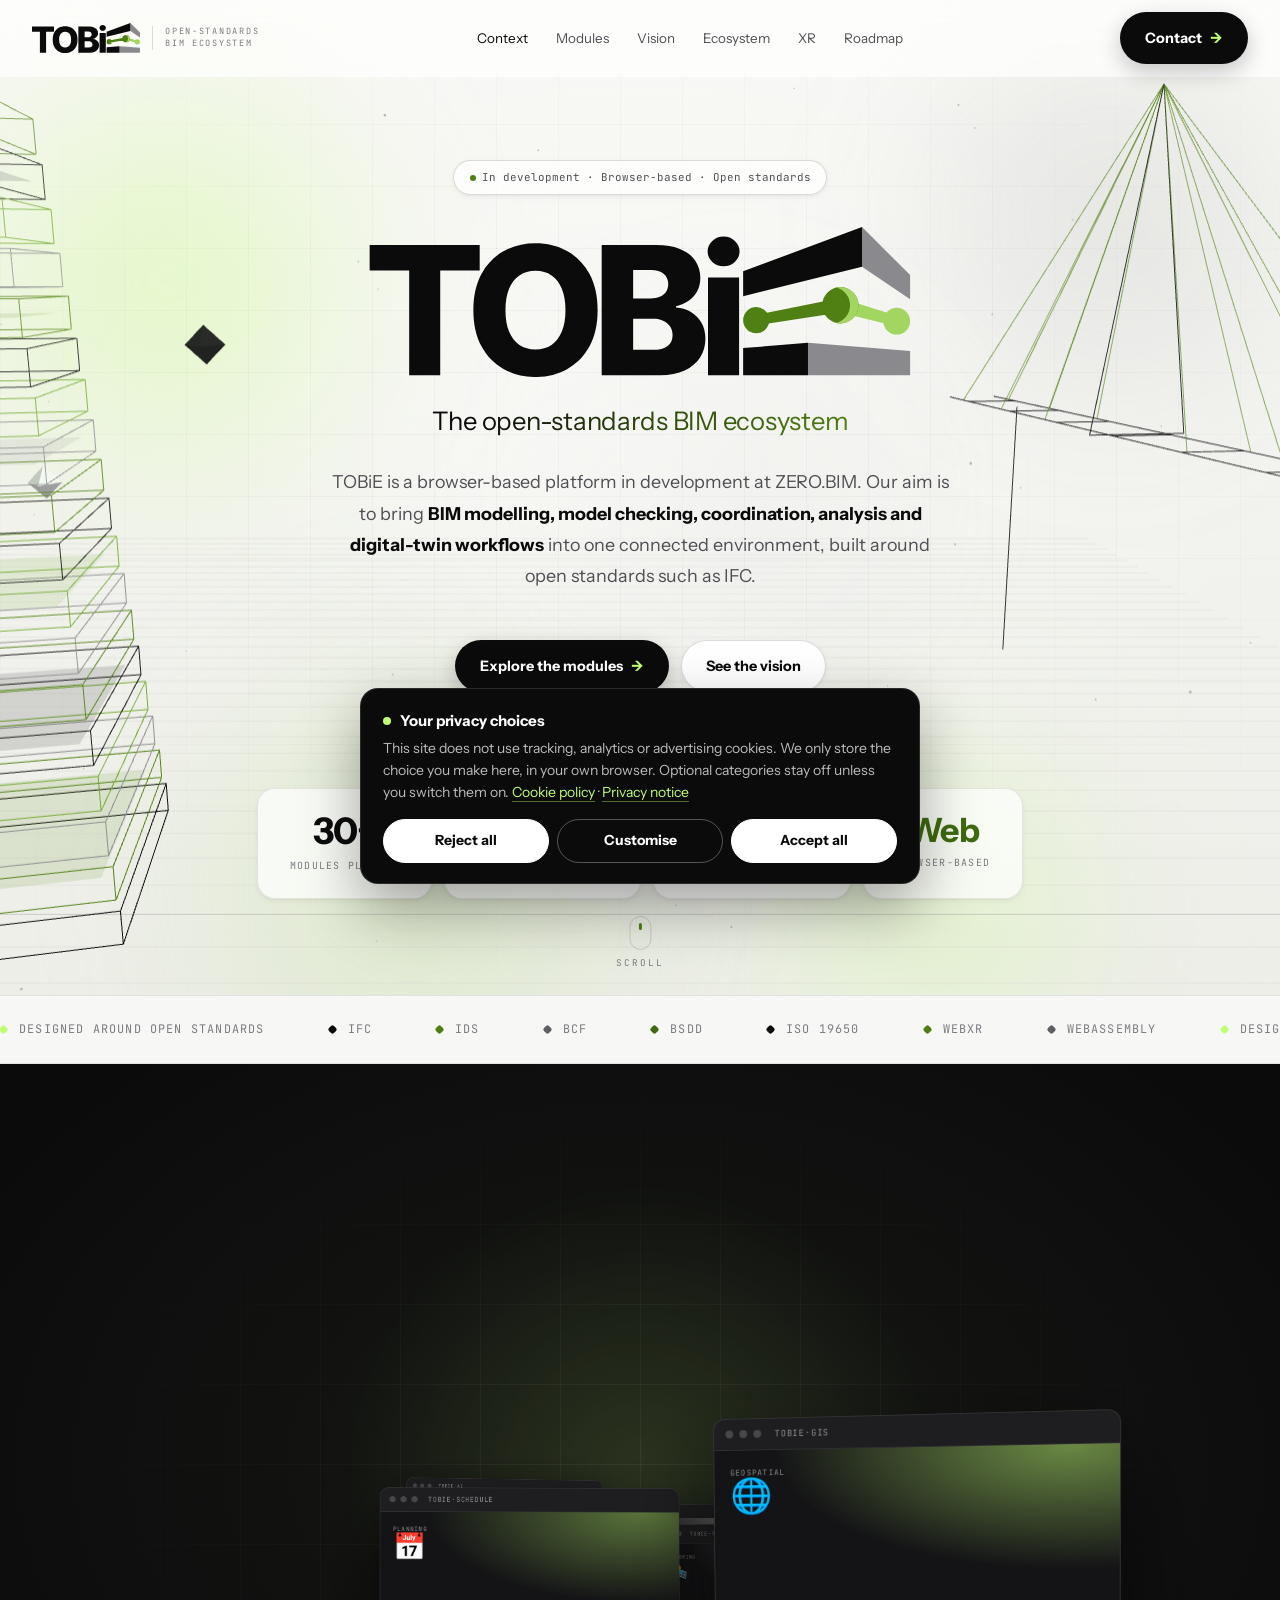
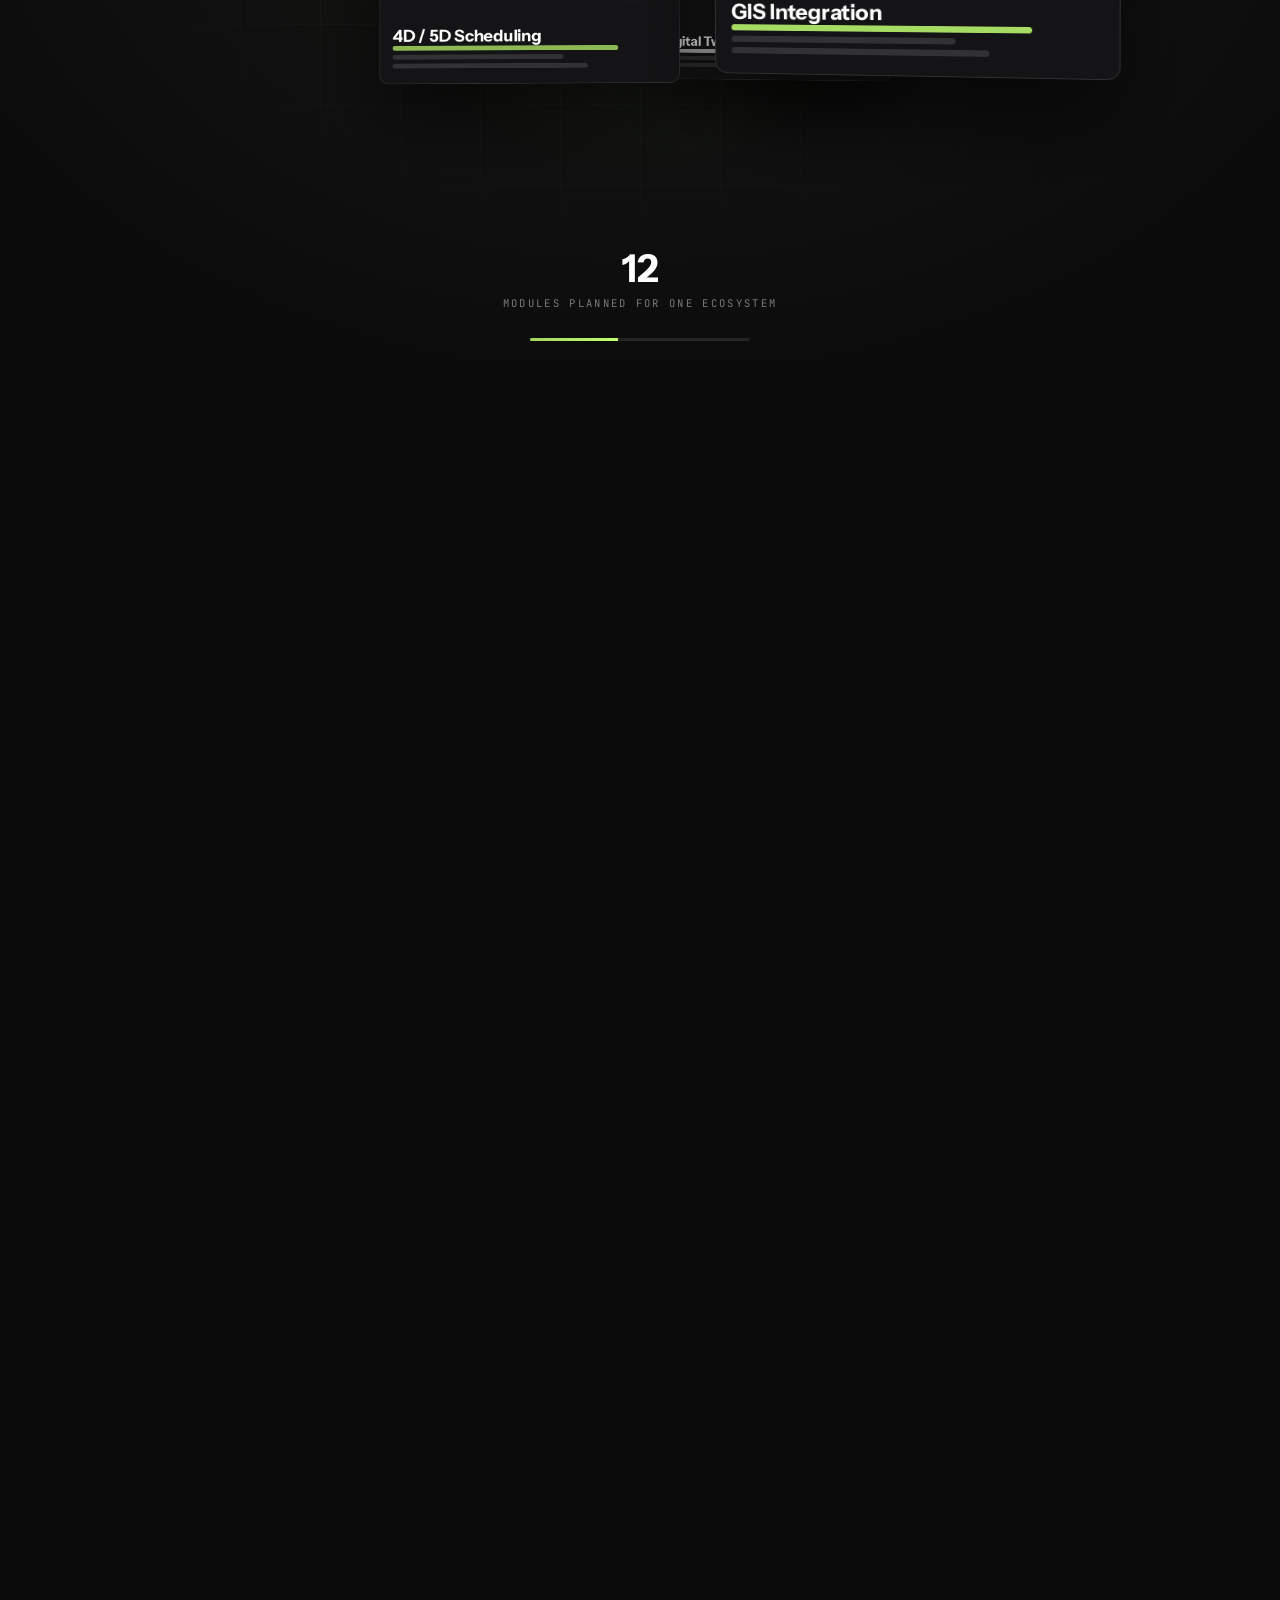
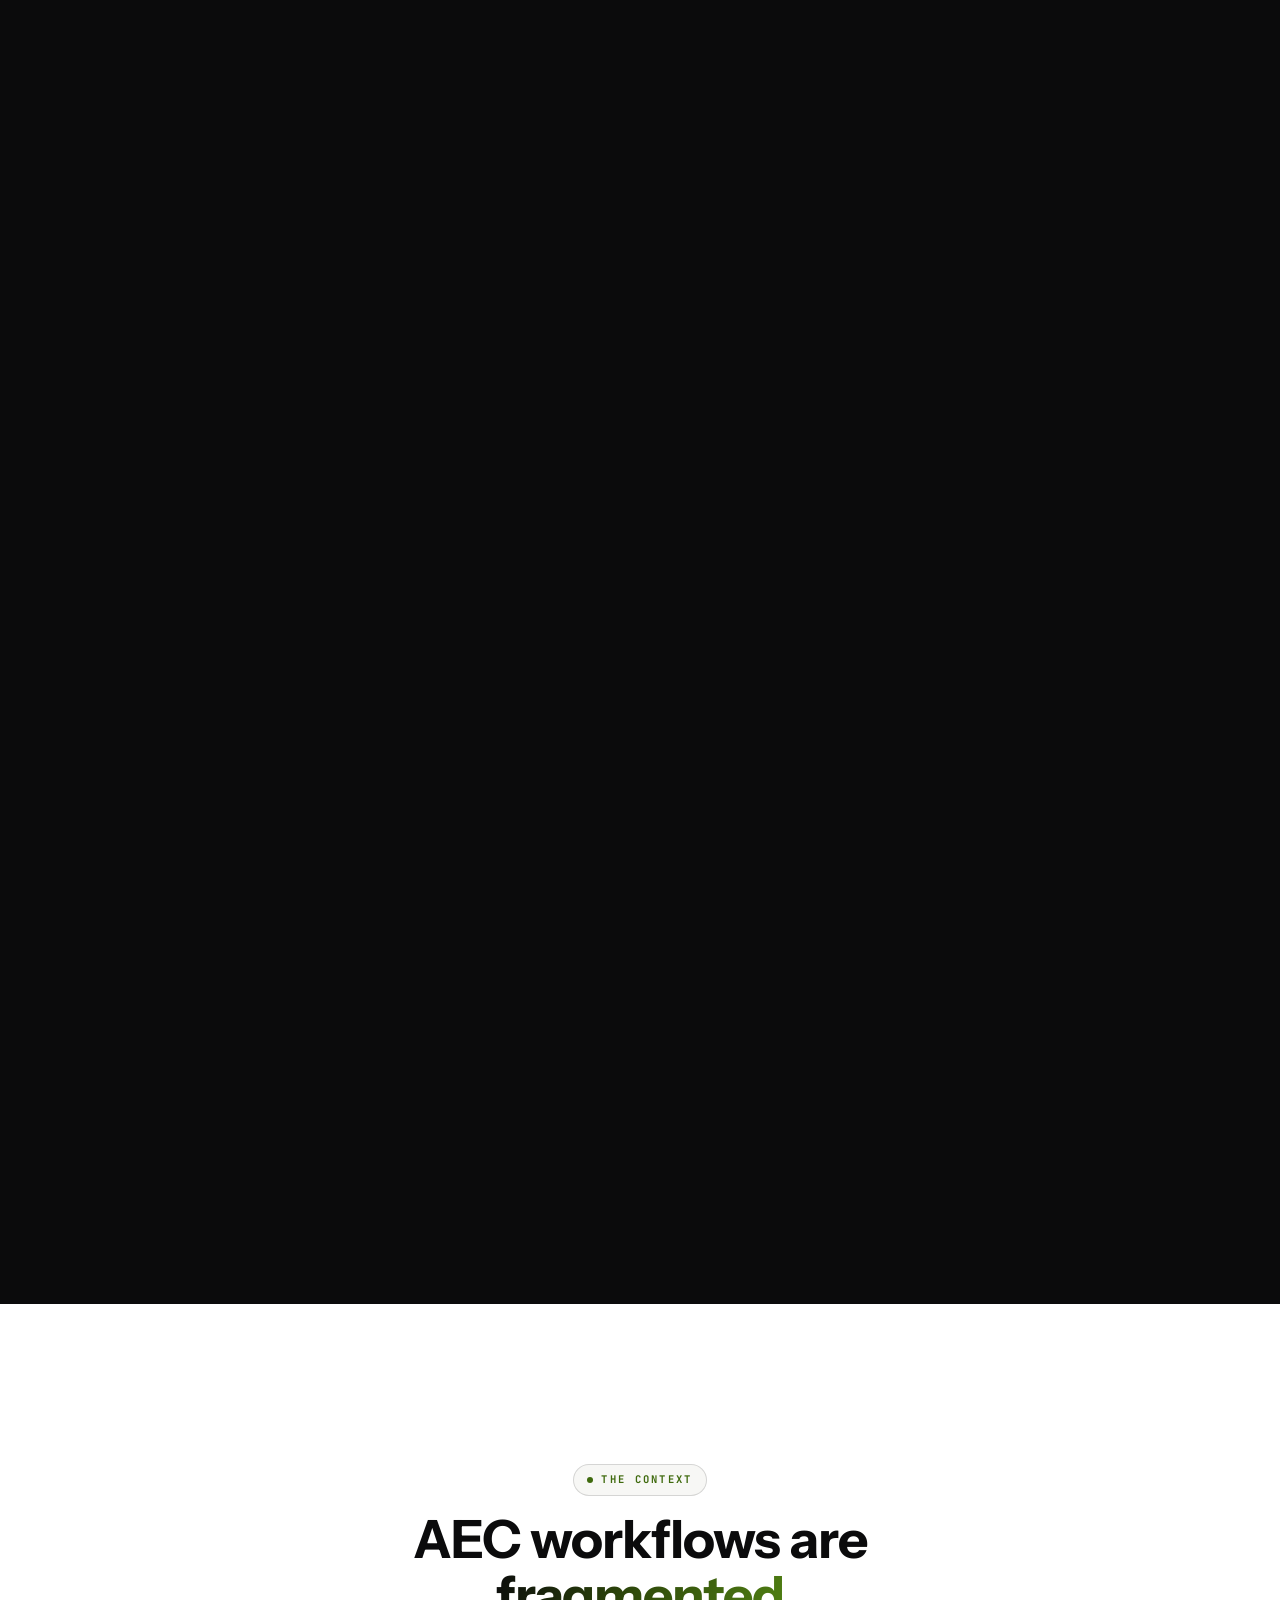
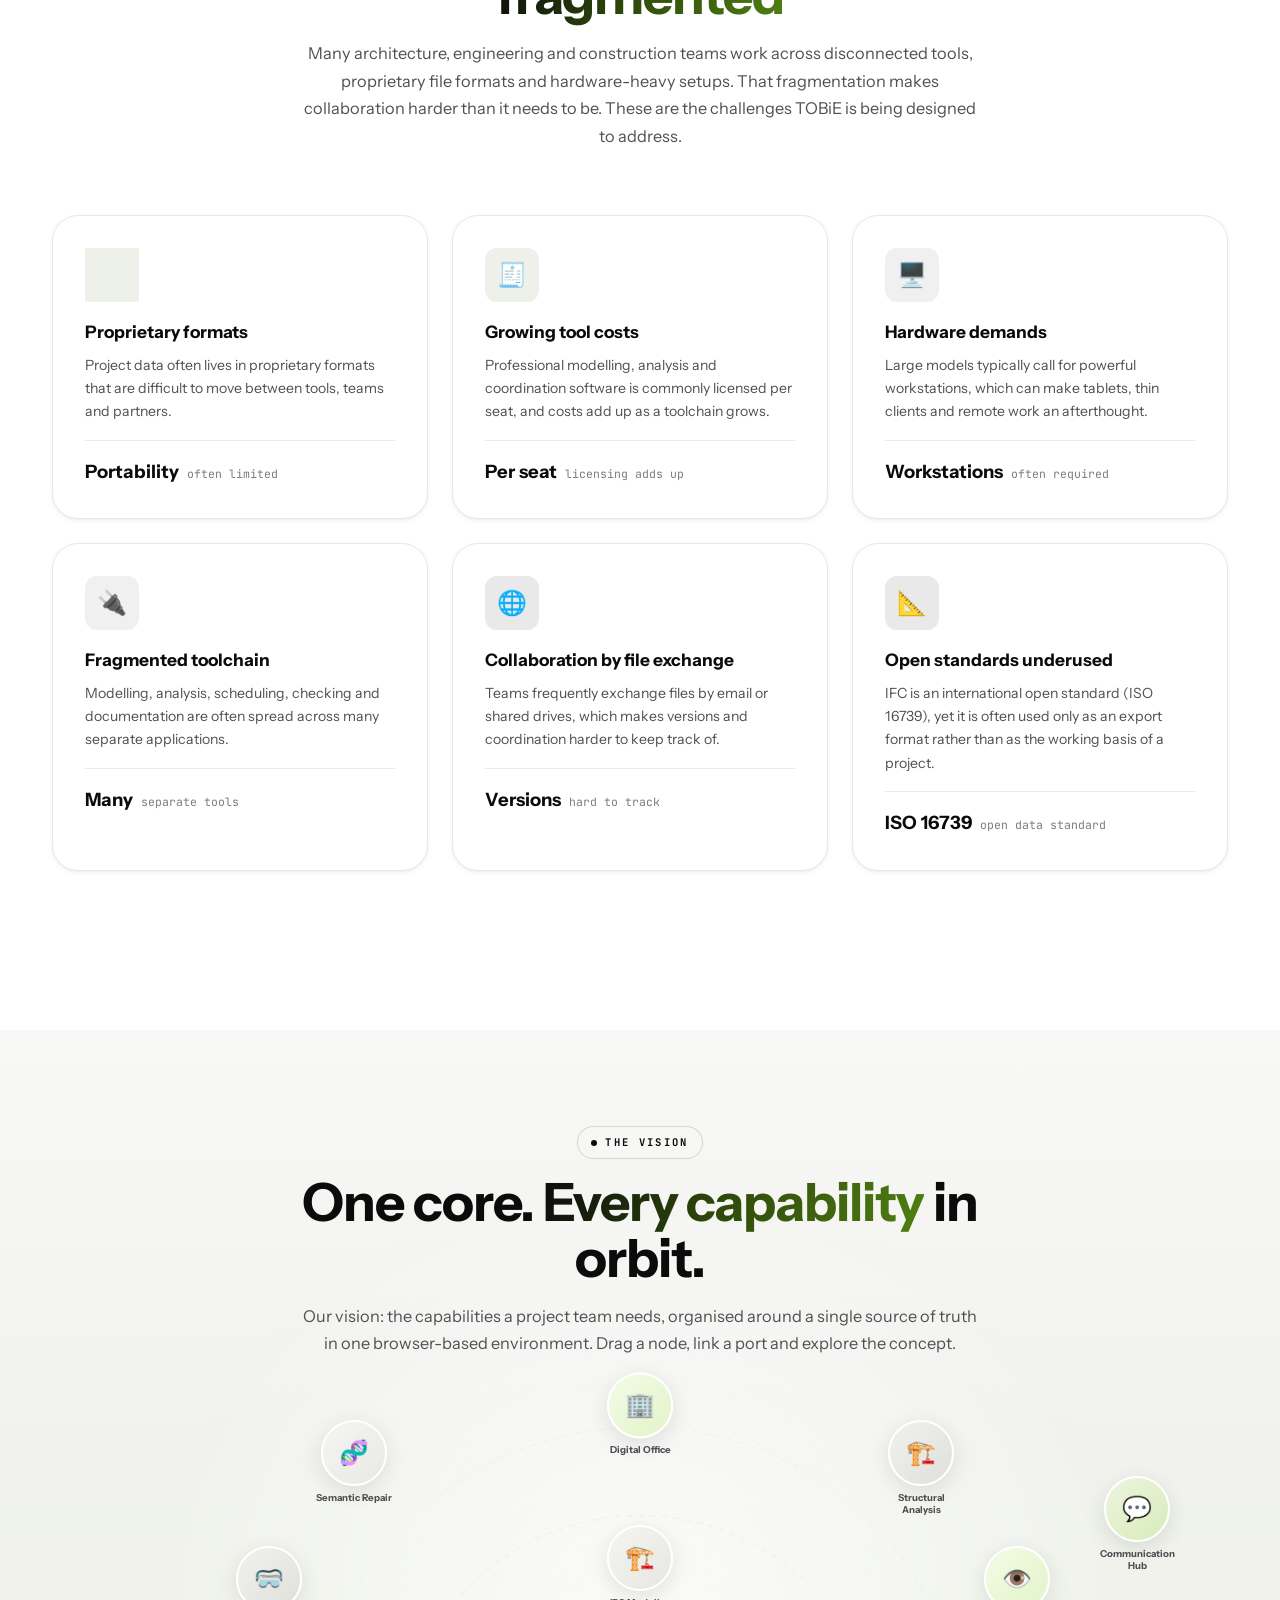
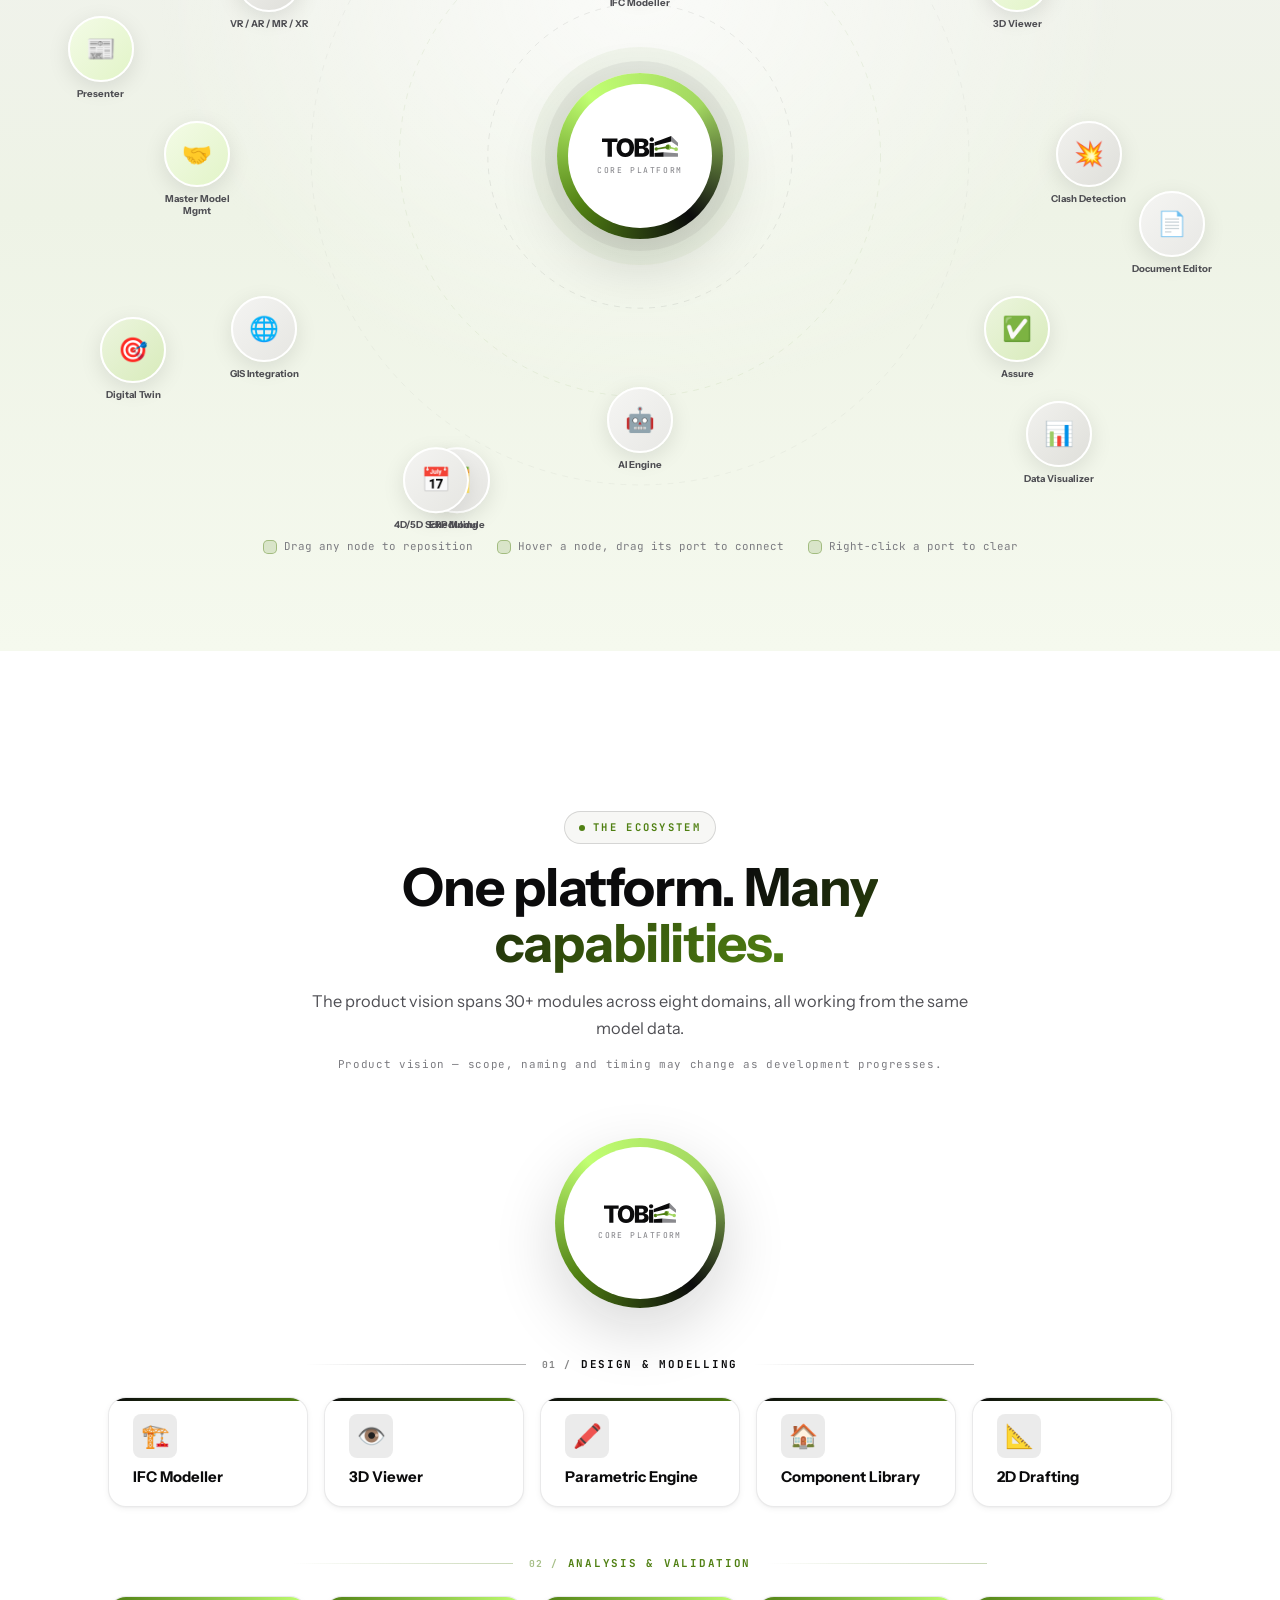
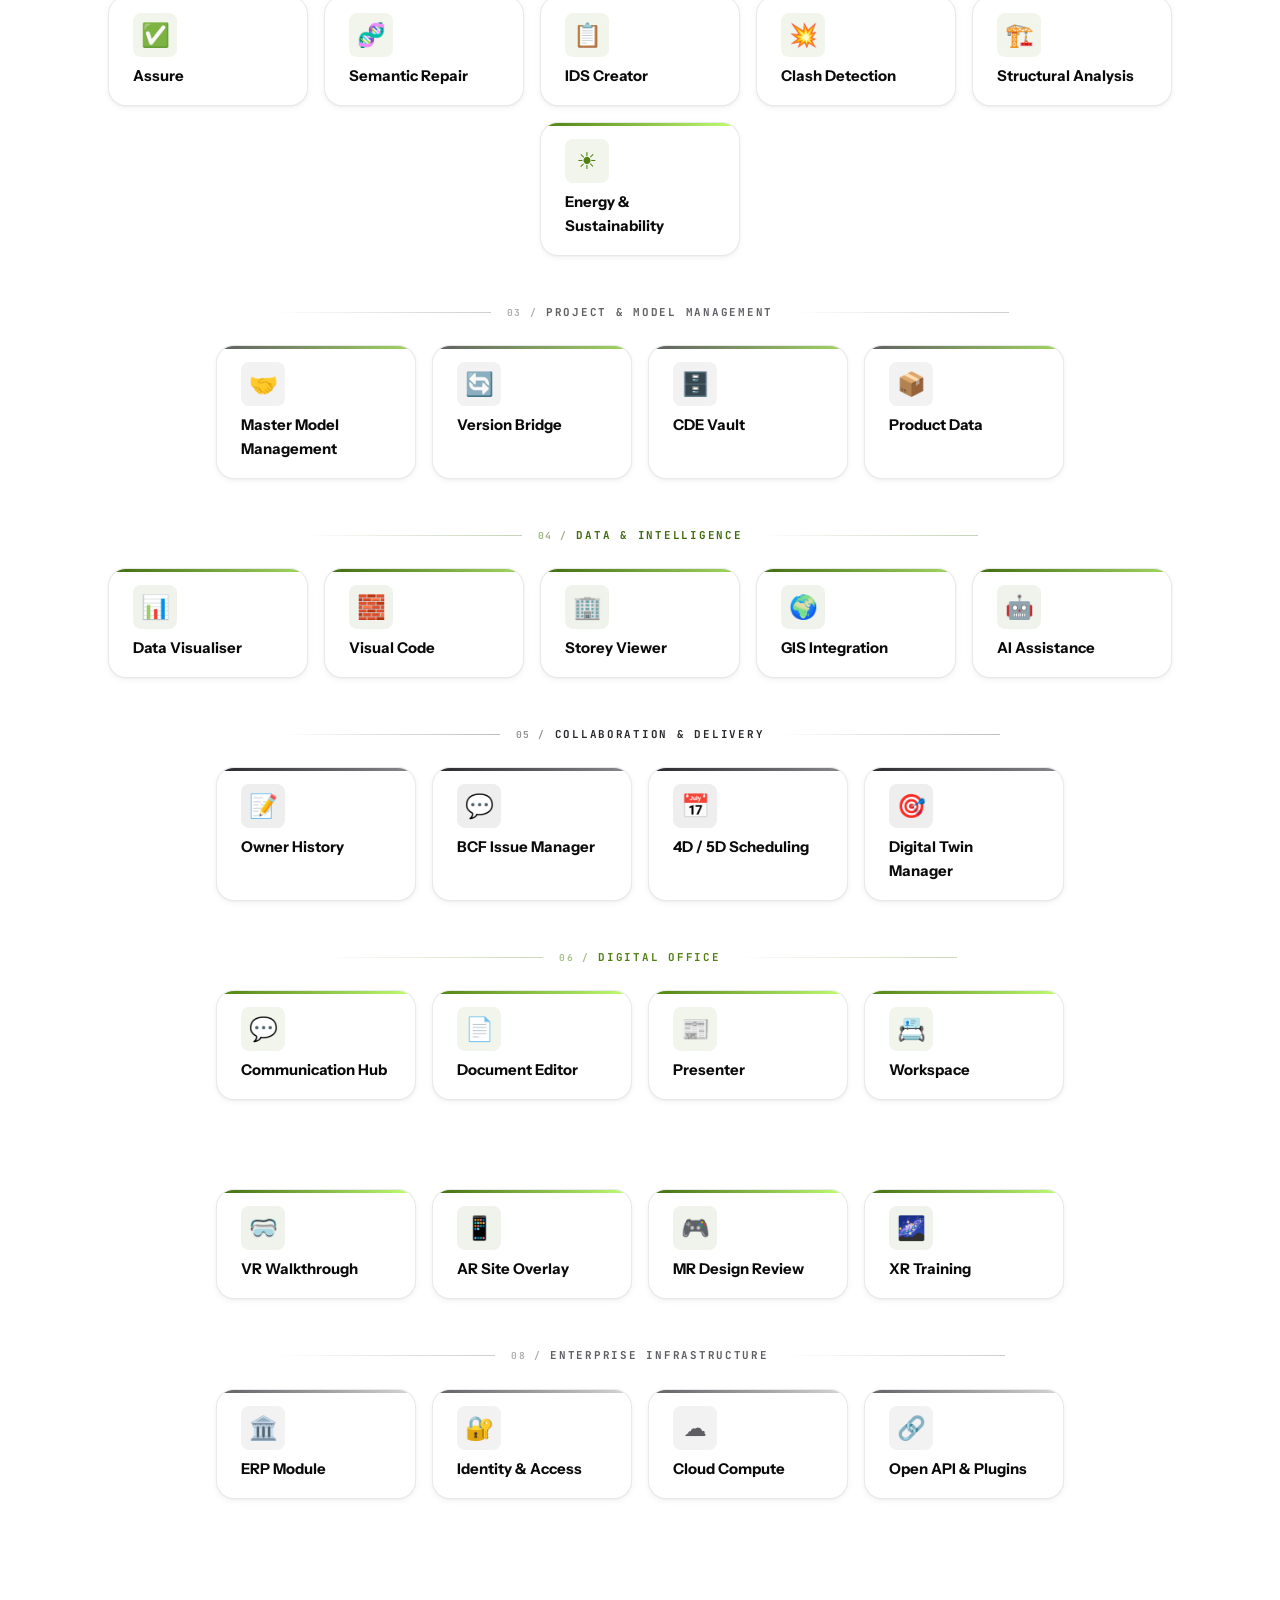
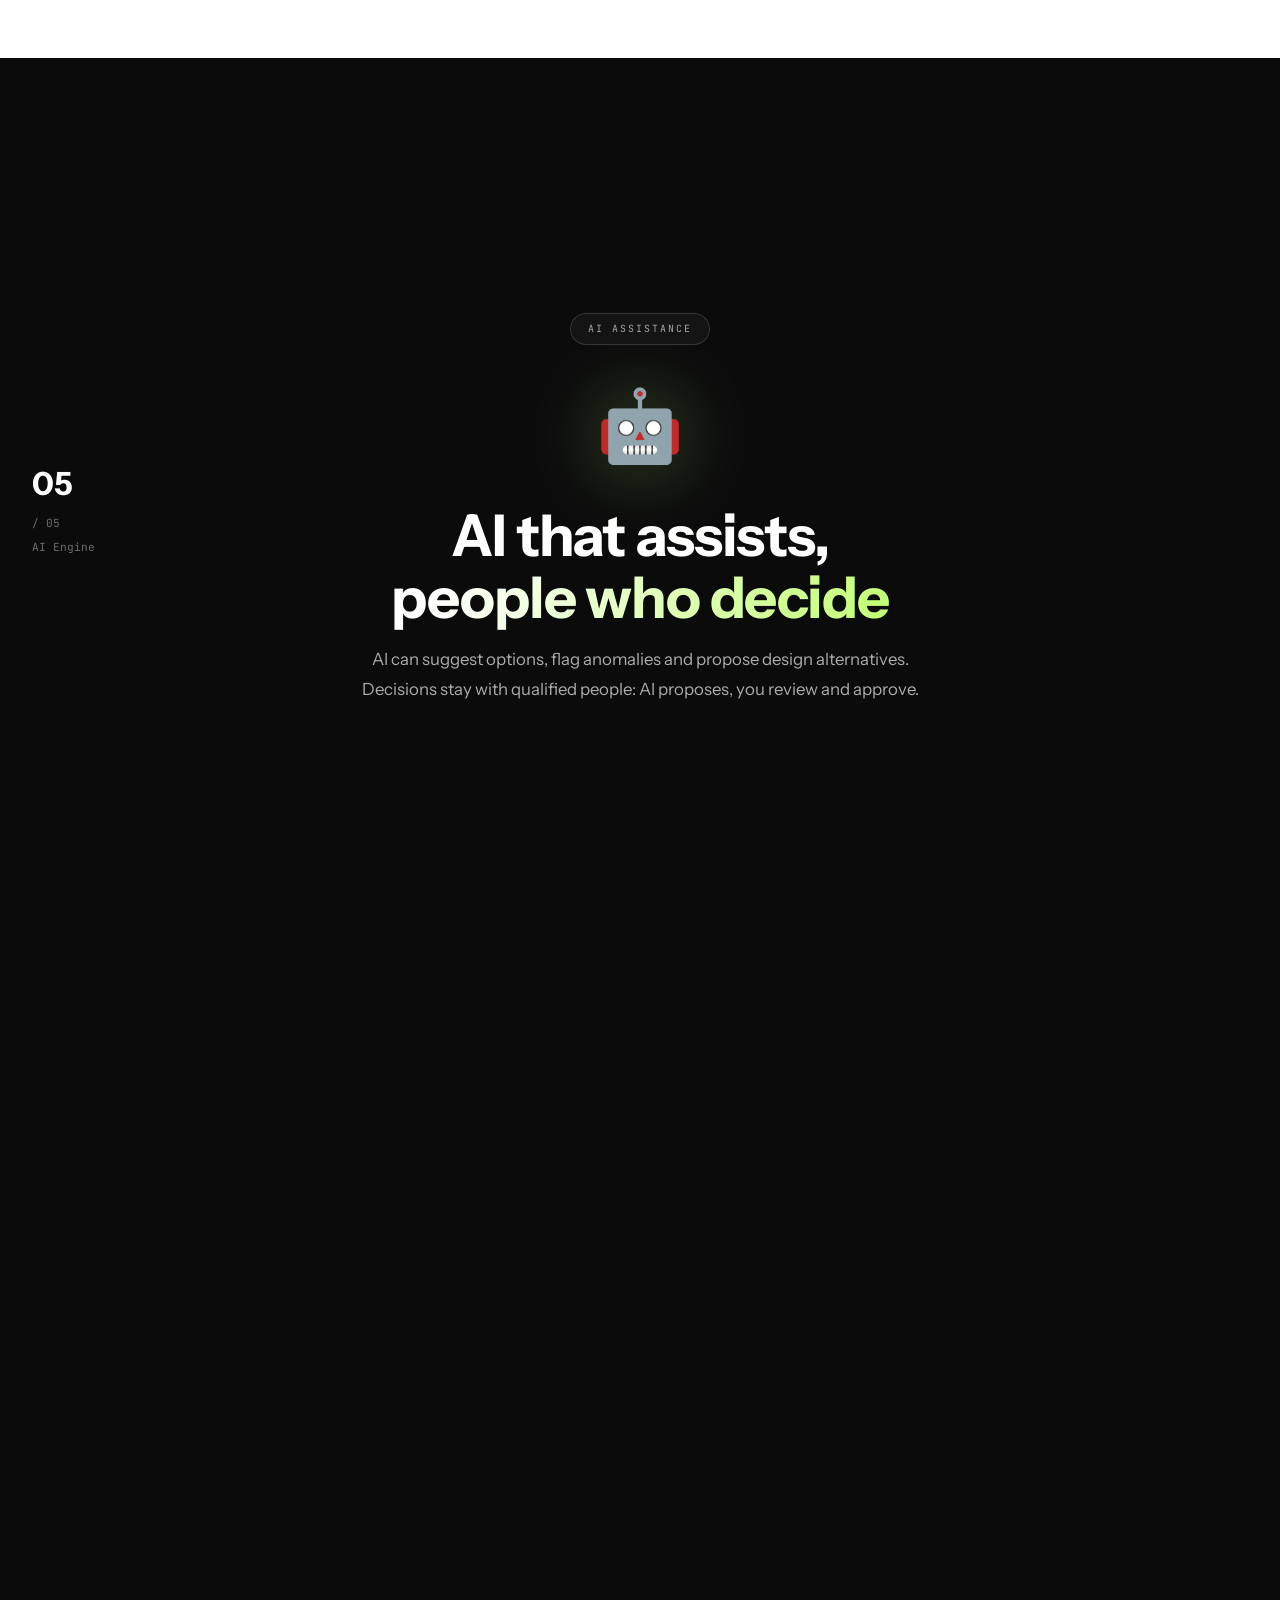
==== index.html @ 86ef3243 "Add files via upload" ====
<!DOCTYPE html>
<html lang="en">
<head>
<meta charset="UTF-8">
<meta name="viewport" content="width=device-width, initial-scale=1.0">
<title>TOBiE &mdash; Browser-based BIM on open standards | ZERO.BIM</title>
<meta name="description" content="TOBiE is a browser-based BIM platform in development at ZERO.BIM, designed around open standards such as IFC. Product vision, planned modules and indicative roadmap.">
<link rel="canonical" href="https://tobie.io/">
<meta name="theme-color" content="#0B0B0C">
<meta name="referrer" content="strict-origin-when-cross-origin">
<meta property="og:type" content="website">
<meta property="og:site_name" content="TOBiE">
<meta property="og:title" content="TOBiE &mdash; Browser-based BIM on open standards">
<meta property="og:description" content="A browser-based BIM platform in development at ZERO.BIM, designed around open standards such as IFC.">
<meta property="og:url" content="https://tobie.io/">
<meta property="og:image" content="https://tobie.io/assets/icons/og-image.png">
<meta property="og:image:width" content="1200">
<meta property="og:image:height" content="630">
<meta name="twitter:card" content="summary_large_image">
<link rel="icon" href="favicon.ico" sizes="any">
<link rel="icon" type="image/png" sizes="32x32" href="assets/icons/favicon-32.png">
<link rel="apple-touch-icon" href="apple-touch-icon.png">
<link rel="manifest" href="site.webmanifest">
<link rel="stylesheet" href="assets/css/fonts.css">
<link rel="stylesheet" href="assets/css/consent.css">
<script src="assets/js/three.min.js"></script>
<style>
/* ============================================================
   TOBiE — interim website · ZERO.BIM · brand v2
   Cinematic 3D · physics-tuned easing · intentional design
   ============================================================ */
*{margin:0;padding:0;box-sizing:border-box}

:root{
  --blue:#0B0B0C; --cyan:#508013; --magenta:#5E5E63; --red:#3F6A0E;
  --lime:#C1FF72; --ink-i:#0B0B0C;
  --bg:#ffffff; --bg-soft:#F7F7F5; --bg-mute:#EFEFEC;
  --night:#0B0B0C; --night-2:#141416;
  --text:#0B0B0C; --text-2:#4F4F54; --text-3:#7C7C81;
  --line:rgba(11,11,12,.085); --line-2:rgba(11,11,12,.14);
  --glass:rgba(255,255,255,.72);

  --sp-1:4px; --sp-2:8px; --sp-3:12px; --sp-4:16px; --sp-5:24px;
  --sp-6:32px; --sp-7:48px; --sp-8:64px; --sp-9:96px; --sp-10:128px; --sp-11:160px;

  --r-xs:8px; --r-sm:12px; --r-md:18px; --r-lg:26px; --r-xl:34px; --r-pill:999px;

  --el-1:0 1px 2px rgba(11,11,12,.04),0 2px 6px rgba(11,11,12,.05);
  --el-2:0 2px 6px rgba(11,11,12,.05),0 10px 26px rgba(11,11,12,.07);
  --el-3:0 8px 18px rgba(11,11,12,.07),0 26px 56px rgba(11,11,12,.11);
  --el-4:0 18px 38px rgba(11,11,12,.10),0 44px 96px rgba(11,11,12,.16);

  --ease-out:cubic-bezier(.16,1,.3,1);
  --ease-spring:cubic-bezier(.34,1.28,.5,1);
  --ease-io:cubic-bezier(.66,0,.34,1);
  --dur-1:140ms; --dur-2:240ms; --dur-3:420ms; --dur-4:680ms; --dur-5:980ms;
  --maxw:1240px;
}

html{scroll-behavior:smooth;scroll-padding-top:84px;font-family:'Instrument Sans',system-ui,sans-serif;
  background:var(--bg);color:var(--text);-webkit-font-smoothing:antialiased;text-rendering:optimizeLegibility}
body{overflow-x:hidden;background:var(--bg);line-height:1.6}
::selection{background:rgba(80,128,19,.18);color:var(--blue)}
::-webkit-scrollbar{width:9px}
::-webkit-scrollbar-track{background:var(--bg-mute)}
::-webkit-scrollbar-thumb{background:linear-gradient(var(--cyan),var(--blue));border-radius:9px;border:2px solid var(--bg-mute)}
img{max-width:100%;display:block}
a{color:inherit}

.wrap{max-width:var(--maxw);margin:0 auto;padding:0 var(--sp-6)}
section{position:relative}
.pad{padding:var(--sp-11) 0}
.pad-sm{padding:var(--sp-9) 0}

/* ---------- logo image ---------- */
.brand-logo{height:1em;width:auto;display:block}

/* ---------- eyebrow / heads ---------- */
.eyebrow{display:inline-flex;align-items:center;gap:var(--sp-2);
  font-family:'JetBrains Mono',monospace;font-size:.66rem;font-weight:600;
  letter-spacing:.22em;text-transform:uppercase;padding:.42rem .85rem;
  border-radius:var(--r-pill);border:1px solid var(--line-2);background:var(--bg-soft)}
.eyebrow .ed{width:6px;height:6px;border-radius:50%}
.eyebrow.b{color:var(--blue)} .eyebrow.b .ed{background:var(--blue)}
.eyebrow.c{color:var(--cyan)} .eyebrow.c .ed{background:var(--cyan)}
.eyebrow.m{color:var(--magenta)} .eyebrow.m .ed{background:var(--magenta)}
.eyebrow.r{color:var(--red)} .eyebrow.r .ed{background:var(--red)}
.eyebrow.l{color:#508013} .eyebrow.l .ed{background:var(--lime)}

.shead{max-width:680px;margin:0 auto var(--sp-8);text-align:center}
.shead .eyebrow{margin-bottom:var(--sp-4)}
.shead h2{font-family:'Instrument Sans',sans-serif;font-size:clamp(2rem,4.4vw,3.3rem);
  font-weight:600;line-height:1.06;letter-spacing:-.02em;margin-bottom:var(--sp-4)}
.shead p{color:var(--text-2);font-size:1.02rem;line-height:1.7}
.shead.light h2{color:#fff}
.shead.light p{color:rgba(255,255,255,.62)}
.gtxt{background:linear-gradient(110deg,var(--blue),var(--cyan) 38%,var(--magenta) 70%,var(--red));
  -webkit-background-clip:text;background-clip:text;-webkit-text-fill-color:transparent}

/* ---------- reveal motion (3D) ---------- */
.reveal{opacity:0;transform:translate3d(0,34px,0);
  transition:opacity var(--dur-4) var(--ease-out),transform var(--dur-4) var(--ease-out);
  transition-delay:calc(var(--i,0)*72ms)}
.reveal.in{opacity:1;transform:none}
.reveal-z{opacity:0;transform:perspective(1300px) rotateX(15deg) translate3d(0,52px,0);
  transform-origin:50% 100%;
  transition:opacity var(--dur-4) var(--ease-out),transform var(--dur-5) var(--ease-out);
  transition-delay:calc(var(--i,0)*70ms)}
.reveal-z.in{opacity:1;transform:none}
.reveal-l{opacity:0;transform:perspective(1300px) rotateY(20deg) translate3d(-60px,0,-40px);
  transform-origin:0% 50%;
  transition:opacity var(--dur-4) var(--ease-out),transform var(--dur-5) var(--ease-out);
  transition-delay:calc(var(--i,0)*70ms)}
.reveal-l.in{opacity:1;transform:none}
.reveal-r{opacity:0;transform:perspective(1300px) rotateY(-20deg) translate3d(60px,0,-40px);
  transform-origin:100% 50%;
  transition:opacity var(--dur-4) var(--ease-out),transform var(--dur-5) var(--ease-out);
  transition-delay:calc(var(--i,0)*70ms)}
.reveal-r.in{opacity:1;transform:none}

/* ---------- buttons ---------- */
.btn{display:inline-flex;align-items:center;gap:var(--sp-2);font-family:'Instrument Sans',sans-serif;
  font-size:.9rem;font-weight:600;padding:.85rem 1.5rem;border-radius:var(--r-pill);
  border:1px solid transparent;cursor:pointer;text-decoration:none;position:relative;
  transition:transform var(--dur-2) var(--ease-spring),box-shadow var(--dur-2) var(--ease-out),
    background var(--dur-2) var(--ease-out);will-change:transform}
.btn:active{transform:scale(.97)}
.btn-primary{background:linear-gradient(120deg,var(--blue),var(--cyan));color:#fff;
  box-shadow:0 8px 22px rgba(80,128,19,.32)}
.btn-primary:hover{transform:translateY(-3px);box-shadow:0 16px 38px rgba(80,128,19,.42)}
.btn-ghost{background:var(--bg);color:var(--text);border-color:var(--line-2);box-shadow:var(--el-1)}
.btn-ghost:hover{transform:translateY(-3px);box-shadow:var(--el-3)}
.btn-light{background:#fff;color:var(--text)}
.btn-light:hover{transform:translateY(-3px);box-shadow:0 16px 40px rgba(0,0,0,.3)}
.btn-outline{background:rgba(255,255,255,.06);color:#fff;border-color:rgba(255,255,255,.22)}
.btn-outline:hover{transform:translateY(-3px);background:rgba(255,255,255,.12)}
.btn .arw{transition:transform var(--dur-2) var(--ease-out)}
.btn:hover .arw{transform:translateX(4px)}

/* ============================================================  NAV  */
nav{position:fixed;top:0;left:0;right:0;z-index:1000;
  display:flex;align-items:center;justify-content:space-between;padding:var(--sp-3) var(--sp-6);
  background:rgba(255,255,255,.7);backdrop-filter:blur(22px) saturate(1.6);
  -webkit-backdrop-filter:blur(22px) saturate(1.6);border-bottom:1px solid transparent;
  transition:padding var(--dur-3) var(--ease-out),background var(--dur-3) var(--ease-out),
    border-color var(--dur-3) var(--ease-out),transform var(--dur-3) var(--ease-out),
    box-shadow var(--dur-3) var(--ease-out)}
nav.scrolled{padding-top:var(--sp-2);padding-bottom:var(--sp-2);
  border-bottom-color:var(--line);box-shadow:0 6px 30px rgba(11,11,12,.06)}
nav.hide{transform:translateY(-102%)}
.nav-brand{display:flex;align-items:center;gap:var(--sp-3);text-decoration:none}
.nav-brand .brand-logo{height:30px;transition:height var(--dur-3) var(--ease-out)}
nav.scrolled .nav-brand .brand-logo{height:26px}
.nav-brand .brand-sub{font-family:'JetBrains Mono',monospace;font-size:.54rem;
  letter-spacing:.2em;text-transform:uppercase;color:var(--text-3);
  padding-left:var(--sp-3);border-left:1px solid var(--line-2);line-height:1.35}
.nav-links{display:flex;align-items:center;gap:var(--sp-1);list-style:none}
.nav-links a{font-size:.84rem;font-weight:500;color:var(--text-2);text-decoration:none;
  padding:.5rem .75rem;border-radius:var(--r-pill);
  transition:color var(--dur-2) var(--ease-out),background var(--dur-2) var(--ease-out)}
.nav-links a:hover{color:var(--text);background:var(--bg-mute)}
.nav-links a.active{color:var(--blue)}
.nav-cta{display:flex;align-items:center;gap:var(--sp-3)}
.nav-burger{display:none;flex-direction:column;gap:4px;background:none;border:0;cursor:pointer;padding:8px}
.nav-burger span{width:20px;height:2px;background:var(--text);border-radius:2px}

/* ============================================================  HERO  */
.hero{min-height:100svh;display:flex;flex-direction:column;align-items:center;justify-content:center;
  text-align:center;position:relative;overflow:hidden;padding:var(--sp-11) var(--sp-6) var(--sp-9)}
#heroGL{position:absolute;inset:0;width:100%;height:100%;z-index:1;
  opacity:0;transition:opacity 1.4s var(--ease-out)}
#heroGL.ready{opacity:1}
.hero-bg{position:absolute;inset:0;z-index:0;background:
  radial-gradient(56% 48% at 50% 42%,rgba(255,255,255,.46),rgba(255,255,255,.08) 62%,transparent),
  linear-gradient(180deg,#F8F8F5,#EDEEE8)}
.hero-grid{position:absolute;inset:0;z-index:0;pointer-events:none;
  background-image:linear-gradient(rgba(11,11,12,.05) 1px,transparent 1px),
    linear-gradient(90deg,rgba(11,11,12,.05) 1px,transparent 1px);
  background-size:62px 62px;
  -webkit-mask-image:radial-gradient(80% 70% at 50% 44%,#000,transparent 86%);
  mask-image:radial-gradient(80% 70% at 50% 44%,#000,transparent 86%)}
.hero-orbs{position:absolute;inset:0;z-index:0;overflow:hidden;pointer-events:none}
.hero-orbs span{position:absolute;border-radius:50%;filter:blur(72px);will-change:transform}
.hero-orbs span:nth-child(1){width:560px;height:560px;left:-9%;top:0%;
  background:radial-gradient(circle,rgba(80,128,19,.46),transparent 66%);animation:orb 26s var(--ease-io) infinite}
.hero-orbs span:nth-child(2){width:520px;height:520px;right:-7%;top:-4%;
  background:radial-gradient(circle,rgba(94,94,99,.34),transparent 66%);animation:orb 31s var(--ease-io) infinite reverse}
.hero-orbs span:nth-child(3){width:620px;height:620px;left:8%;bottom:-20%;
  background:radial-gradient(circle,rgba(11,11,12,.36),transparent 66%);animation:orb 35s var(--ease-io) infinite}
.hero-orbs span:nth-child(4){width:460px;height:460px;right:9%;bottom:-14%;
  background:radial-gradient(circle,rgba(193,255,114,.30),transparent 66%);animation:orb 29s var(--ease-io) infinite reverse}
.hero-orbs span:nth-child(5){width:400px;height:400px;left:42%;top:30%;
  background:radial-gradient(circle,rgba(63,106,14,.20),transparent 66%);animation:orb 38s var(--ease-io) infinite}
@keyframes orb{0%,100%{transform:translate(0,0) scale(1)}
  33%{transform:translate(64px,42px) scale(1.14)}66%{transform:translate(-46px,30px) scale(.9)}}
.hero-scrim{position:absolute;inset:0;z-index:2;pointer-events:none;
  background:radial-gradient(36% 33% at 50% 48%,rgba(247,247,244,.52),transparent 72%)}
.hero-inner{position:relative;z-index:3;display:flex;flex-direction:column;align-items:center}
.hero-badge{display:inline-flex;align-items:center;gap:var(--sp-3);
  padding:.5rem .95rem;border-radius:var(--r-pill);
  border:1px solid var(--line-2);background:var(--glass);box-shadow:var(--el-1);
  font-family:'JetBrains Mono',monospace;font-size:.68rem;color:var(--text-2);margin-bottom:var(--sp-6)}
.hero-badge .pill{background:var(--text);color:#fff;font-weight:600;
  padding:.2rem .55rem;border-radius:var(--r-pill);font-size:.6rem;letter-spacing:.12em}
.hero-badge .liv{display:inline-flex;align-items:center;gap:6px}
.hero-badge .liv b{width:6px;height:6px;border-radius:50%;background:var(--lime);
  animation:liv 2.4s var(--ease-out) infinite}
@keyframes liv{0%{box-shadow:0 0 0 0 rgba(193,255,114,.6)}70%,100%{box-shadow:0 0 0 9px rgba(193,255,114,0)}}
.hero-logo{height:clamp(64px,12vw,150px);margin-bottom:var(--sp-5)}
.hero-h2{font-family:'Instrument Sans',sans-serif;font-weight:500;
  font-size:clamp(1.1rem,2.3vw,1.6rem);letter-spacing:-.01em;margin-bottom:var(--sp-5)}
.hero-tag{max-width:620px;color:var(--text-2);font-size:clamp(.98rem,1.5vw,1.12rem);
  line-height:1.75;margin-bottom:var(--sp-7)}
.hero-tag strong{color:var(--text);font-weight:600}
.hero-cta{display:flex;gap:var(--sp-3);flex-wrap:wrap;justify-content:center;margin-bottom:var(--sp-9)}
.hero-stats{display:flex;gap:var(--sp-3);flex-wrap:wrap;justify-content:center}
.hstat{background:var(--glass);backdrop-filter:blur(12px);border:1px solid var(--line);
  border-radius:var(--r-md);padding:var(--sp-5) var(--sp-6);min-width:158px;box-shadow:var(--el-1);
  transition:transform var(--dur-3) var(--ease-spring),box-shadow var(--dur-3) var(--ease-out);
  transform-style:preserve-3d}
.hstat:hover{transform:translateY(-6px);box-shadow:var(--el-3)}
.hstat .hn{font-family:'Instrument Sans',sans-serif;font-size:2.3rem;font-weight:600;
  letter-spacing:-.02em;line-height:1}
.hstat:nth-child(1) .hn{color:var(--blue)} .hstat:nth-child(2) .hn{color:var(--cyan)}
.hstat:nth-child(3) .hn{color:var(--magenta)} .hstat:nth-child(4) .hn{color:var(--red)}
.hstat .hl{font-family:'JetBrains Mono',monospace;font-size:.62rem;letter-spacing:.13em;
  text-transform:uppercase;color:var(--text-3);margin-top:var(--sp-2)}
.scroll-cue{position:absolute;bottom:var(--sp-5);left:50%;transform:translateX(-50%);z-index:3;
  display:flex;flex-direction:column;align-items:center;gap:6px;
  font-family:'JetBrains Mono',monospace;font-size:.58rem;letter-spacing:.2em;
  text-transform:uppercase;color:var(--text-3)}
.scroll-cue .mouse{width:22px;height:34px;border:1.5px solid var(--line-2);border-radius:12px;position:relative}
.scroll-cue .mouse::after{content:'';position:absolute;left:50%;top:6px;width:3px;height:7px;
  border-radius:2px;background:var(--cyan);transform:translateX(-50%);
  animation:wheel 1.8s var(--ease-io) infinite}
@keyframes wheel{0%{opacity:0;transform:translate(-50%,0)}30%,70%{opacity:1}100%{opacity:0;transform:translate(-50%,10px)}}

/* ============================================================  MARQUEE  */
.strip{border-top:1px solid var(--line);border-bottom:1px solid var(--line);
  background:var(--bg-soft);padding:var(--sp-5) 0;overflow:hidden}
.strip-inner{display:flex;align-items:center;gap:var(--sp-8);width:max-content;
  animation:slide 34s linear infinite}
.strip:hover .strip-inner{animation-play-state:paused}
@keyframes slide{to{transform:translateX(-50%)}}
.strip-item{display:flex;align-items:center;gap:var(--sp-3);font-family:'JetBrains Mono',monospace;
  font-size:.74rem;letter-spacing:.1em;text-transform:uppercase;color:var(--text-3);white-space:nowrap}
.strip-item b{width:7px;height:7px;border-radius:2px;transform:rotate(45deg)}

/* ============================================================  STACK — 3D fly-through  */
.stack{position:relative;background:var(--night);color:#fff;height:560vh}
.stack-sticky{position:sticky;top:0;height:100vh;overflow:hidden;
  display:flex;align-items:center;justify-content:center}
.stack-bg{position:absolute;inset:0;z-index:0;background:
  radial-gradient(60% 60% at 50% 44%,#1A1D16 0%,#111210 48%,#0B0B0C 100%)}
.stack-bg::before{content:'';position:absolute;inset:0;
  background-image:linear-gradient(rgba(255,255,255,.06) 1px,transparent 1px),
    linear-gradient(90deg,rgba(255,255,255,.06) 1px,transparent 1px);
  background-size:80px 80px;
  -webkit-mask-image:radial-gradient(60% 60% at 50% 46%,#000,transparent 78%);
  mask-image:radial-gradient(60% 60% at 50% 46%,#000,transparent 78%)}
.stack-glow{position:absolute;left:50%;top:46%;width:680px;height:680px;
  transform:translate(-50%,-50%);border-radius:50%;z-index:0;pointer-events:none;
  background:radial-gradient(circle,rgba(80,128,19,.22),transparent 62%);filter:blur(28px)}
.stack-stage{position:absolute;inset:0;z-index:2;
  perspective:1500px;perspective-origin:50% 56%}
.stack-scene{position:absolute;left:50%;top:56%;width:0;height:0;
  transform-style:preserve-3d;will-change:transform}
.app-win{position:absolute;width:440px;height:288px;left:-220px;top:-144px;
  border-radius:14px;overflow:hidden;backface-visibility:hidden;
  background:#141416;border:1px solid rgba(255,255,255,.12);
  box-shadow:0 50px 110px rgba(0,0,0,.62);will-change:transform,opacity}
.aw-bar{display:flex;align-items:center;gap:7px;padding:9px 13px;
  background:rgba(255,255,255,.045);border-bottom:1px solid rgba(255,255,255,.07)}
.aw-bar i{width:9px;height:9px;border-radius:50%;background:rgba(255,255,255,.18)}
.aw-bar .aw-title{margin-left:8px;font-family:'JetBrains Mono',monospace;font-size:.62rem;
  letter-spacing:.08em;color:rgba(255,255,255,.5);text-transform:uppercase}
.aw-body{position:relative;height:calc(100% - 39px);padding:18px;display:flex;
  flex-direction:column;justify-content:space-between;overflow:hidden}
.aw-body::before{content:'';position:absolute;inset:0;opacity:.5;
  background:radial-gradient(120% 90% at 88% 0%,var(--awc,#508013),transparent 60%)}
.aw-tag{position:relative;font-family:'JetBrains Mono',monospace;font-size:.55rem;
  letter-spacing:.14em;text-transform:uppercase;color:rgba(255,255,255,.5)}
.aw-name{position:relative;font-family:'Instrument Sans',sans-serif;font-size:1.5rem;
  font-weight:600;line-height:1.12;letter-spacing:-.01em}
.aw-glyph{position:relative;font-size:2.4rem;line-height:1;filter:saturate(1.2)}
.aw-rows{position:relative;display:flex;flex-direction:column;gap:6px}
.aw-rows span{height:7px;border-radius:4px;background:rgba(255,255,255,.13)}
.aw-rows span:nth-child(1){width:82%;background:var(--awc,#508013);opacity:.85}
.aw-rows span:nth-child(2){width:62%}
.aw-rows span:nth-child(3){width:71%}
.stack-head{position:absolute;left:0;right:0;top:13%;z-index:5;text-align:center;
  padding:0 var(--sp-6);pointer-events:none}
.stack-head .eyebrow{background:rgba(255,255,255,.05);border-color:rgba(255,255,255,.14);
  color:rgba(255,255,255,.7);margin-bottom:var(--sp-4)}
.stack-head .eyebrow .ed{background:var(--cyan)}
.stack-head h2{font-family:'Instrument Sans',sans-serif;font-size:clamp(1.9rem,4.6vw,3.4rem);
  font-weight:600;letter-spacing:-.02em;line-height:1.05}
.stack-head p{color:rgba(255,255,255,.6);max-width:540px;margin:var(--sp-3) auto 0;font-size:.98rem}
.stack-count{position:absolute;left:0;right:0;bottom:5.5%;z-index:5;text-align:center;
  font-family:'JetBrains Mono',monospace;pointer-events:none}
.stack-count b{font-family:'Instrument Sans',sans-serif;font-size:2.4rem;font-weight:600;
  color:#fff;display:block;line-height:1}
.stack-count span{font-size:.66rem;letter-spacing:.22em;text-transform:uppercase;
  color:rgba(255,255,255,.45)}
.stack-track{position:absolute;left:50%;bottom:2.5%;transform:translateX(-50%);z-index:5;
  width:220px;height:3px;border-radius:3px;background:rgba(255,255,255,.1);overflow:hidden}
.stack-track i{position:absolute;left:0;top:0;height:100%;width:0;
  background:linear-gradient(90deg,var(--cyan),var(--magenta))}

/* ============================================================  PROBLEM  */
.prob-grid{display:grid;grid-template-columns:repeat(3,1fr);gap:var(--sp-5);perspective:1500px}
.prob-card{background:var(--bg);border:1px solid var(--line);border-radius:var(--r-lg);
  padding:var(--sp-6);box-shadow:var(--el-1);position:relative;overflow:hidden;
  transition:transform var(--dur-3) var(--ease-out),box-shadow var(--dur-3) var(--ease-out),
    border-color var(--dur-3) var(--ease-out);will-change:transform;transform-style:preserve-3d}
.prob-card::after{content:'';position:absolute;inset:0;border-radius:inherit;opacity:0;
  background:radial-gradient(420px circle at var(--mx,50%) var(--my,0%),rgba(80,128,19,.10),transparent 62%);
  transition:opacity var(--dur-3) var(--ease-out);pointer-events:none}
.prob-card:hover{box-shadow:var(--el-3);border-color:var(--line-2)}
.prob-card:hover::after{opacity:1}
.prob-ic{width:54px;height:54px;border-radius:var(--r-sm);display:flex;align-items:center;
  justify-content:center;font-size:1.5rem;margin-bottom:var(--sp-4);transform:translateZ(42px)}
.prob-card.r .prob-ic{background:rgba(63,106,14,.09);color:var(--red)}
.prob-card.m .prob-ic{background:rgba(94,94,99,.09);color:var(--magenta)}
.prob-card.b .prob-ic{background:rgba(11,11,12,.09);color:var(--blue)}
.prob-card h3{font-family:'Instrument Sans',sans-serif;font-size:1.08rem;font-weight:600;
  margin-bottom:var(--sp-2);transform:translateZ(28px)}
.prob-card p{font-size:.88rem;color:var(--text-2);line-height:1.66;transform:translateZ(15px)}
.prob-stat{margin-top:var(--sp-4);padding-top:var(--sp-4);border-top:1px solid var(--line);
  font-family:'JetBrains Mono',monospace;font-size:.72rem;color:var(--text-3);
  display:flex;align-items:baseline;gap:8px;transform:translateZ(22px)}
.prob-stat b{font-family:'Instrument Sans',sans-serif;font-size:1.15rem;font-weight:600;color:var(--text)}
/* scroll-drawn blueprint lines */
#problem{overflow:hidden}
#problem .wrap{position:relative;z-index:1}
.draw-lines{position:absolute;inset:0;width:100%;height:100%;z-index:0;pointer-events:none}
.dl-path{fill:none;stroke-width:2.6;stroke-linecap:round;
  filter:drop-shadow(0 0 7px rgba(80,128,19,.3))}
.dl-node{fill:#fff;stroke-width:3.4;opacity:0;transform-box:fill-box;transform-origin:center}
.dl-tip{opacity:0}

/* ============================================================  VISION orbital  */
.revolution-section{position:relative;overflow:hidden}
.revolution-canvas{width:100%;min-height:940px;position:relative;display:flex;
  align-items:center;justify-content:center;padding:var(--sp-9) var(--sp-6);
  background:radial-gradient(50% 44% at 50% 46%,rgba(255,255,255,.7),transparent 75%),
    linear-gradient(180deg,#F8F8F6,#F1F2EE 34%,#EEF3E6 64%,#F5F9EE)}
.revolution-inner{max-width:1180px;width:100%;position:relative}
.revolution-header{text-align:center;margin-bottom:var(--sp-7)}
.rev-hub{width:100%;max-width:1080px;margin:0 auto;position:relative;min-height:700px}
.rev-center{position:absolute;left:50%;top:50%;transform:translate(-50%,-50%);
  width:166px;height:166px;border-radius:50%;z-index:10;
  background:linear-gradient(135deg,var(--blue),var(--cyan),var(--magenta),var(--red));
  display:flex;align-items:center;justify-content:center;
  box-shadow:0 0 0 12px rgba(11,11,12,.07),0 0 0 26px rgba(80,128,19,.045),0 22px 60px rgba(11,11,12,.2)}
.rev-center-inner{width:144px;height:144px;border-radius:50%;background:#fff;display:flex;
  align-items:center;justify-content:center;flex-direction:column;gap:7px}
.rev-center-inner .brand-logo{height:21px}
.rev-center-inner span{font-family:'JetBrains Mono',monospace;font-size:.5rem;
  letter-spacing:.2em;color:var(--text-3);text-transform:uppercase}
.rev-orbit{position:absolute;left:50%;top:50%;border-radius:50%;
  border:1px dashed rgba(11,11,12,.08);transform:translate(-50%,-50%)}
.rev-orbit.r1{width:320px;height:320px} .rev-orbit.r2{width:500px;height:500px}
.rev-orbit.r3{width:680px;height:680px}
.rev-node{position:absolute;z-index:5;display:flex;flex-direction:column;align-items:center;
  gap:.35rem;transition:transform var(--dur-2) var(--ease-spring)}
.rev-node:hover{transform:scale(1.12)}
.rev-node .node-circle{width:66px;height:66px;border-radius:50%;display:flex;align-items:center;
  justify-content:center;font-size:1.5rem;box-shadow:0 6px 22px rgba(11,11,12,.1);border:2px solid #fff}
.rev-node .node-label{font-family:'Instrument Sans',sans-serif;font-size:.6rem;font-weight:600;
  text-align:center;color:var(--text-2);max-width:86px;line-height:1.3}
.rev-node.blue .node-circle{background:linear-gradient(135deg,#F4F4F2,#E6E6E2);color:var(--blue)}
.rev-node.green .node-circle{background:linear-gradient(135deg,#F3FBE6,#E2F4C8);color:var(--cyan)}
.rev-node.orange .node-circle{background:linear-gradient(135deg,#F1F1EE,#DFDFDA);color:var(--magenta)}
.rev-node.red .node-circle{background:linear-gradient(135deg,#ECF5DE,#D8EBBB);color:var(--red)}
.rev-node.purple .node-circle{background:linear-gradient(135deg,#F5F5F3,#E8E8E5);color:#28282C}
.rev-connectors{position:absolute;top:0;left:0;width:100%;height:100%;pointer-events:none;z-index:1}
@keyframes xrFloat{0%,100%{transform:translateY(0)}50%{transform:translateY(-12px)}}
.rev-hint{text-align:center;margin-top:var(--sp-6);font-family:'JetBrains Mono',monospace;
  font-size:.68rem;color:var(--text-3);display:flex;gap:var(--sp-5);justify-content:center;flex-wrap:wrap}
.rev-hint span{display:inline-flex;align-items:center;gap:7px}
.rev-hint i{width:14px;height:14px;border-radius:5px;background:rgba(80,128,19,.16);
  border:1px solid rgba(80,128,19,.4);font-style:normal}

/* ============================================================  ECOSYSTEM  */
.eco-center{width:170px;height:170px;border-radius:50%;margin:0 auto var(--sp-2);position:relative;
  background:conic-gradient(from 140deg,var(--blue),var(--cyan),var(--magenta),var(--red),var(--blue));
  display:flex;align-items:center;justify-content:center;box-shadow:0 22px 64px rgba(11,11,12,.16)}
.eco-center::before{content:'';position:absolute;inset:9px;border-radius:50%;background:#fff}
.eco-center .ecc{position:relative;display:flex;flex-direction:column;align-items:center;gap:6px}
.eco-center .ecc .brand-logo{height:20px}
.eco-center .ecc small{font-family:'JetBrains Mono',monospace;font-size:.5rem;
  letter-spacing:.18em;color:var(--text-3);text-transform:uppercase}
.ring-label{display:flex;align-items:center;gap:var(--sp-4);justify-content:center;margin:var(--sp-7) 0 var(--sp-5)}
.ring-label span{font-family:'JetBrains Mono',monospace;font-size:.68rem;font-weight:600;
  letter-spacing:.16em;text-transform:uppercase;white-space:nowrap}
.ring-label::before,.ring-label::after{content:'';flex:1;height:1px;max-width:220px}
.ring-label .rn{font-size:.6rem;opacity:.5}
.rl-blue span{color:var(--blue)} .rl-blue::before,.rl-blue::after{background:linear-gradient(90deg,transparent,rgba(11,11,12,.3))}
.rl-cyan span{color:var(--cyan)} .rl-cyan::before,.rl-cyan::after{background:linear-gradient(90deg,transparent,rgba(80,128,19,.3))}
.rl-mag span{color:var(--magenta)} .rl-mag::before,.rl-mag::after{background:linear-gradient(90deg,transparent,rgba(94,94,99,.3))}
.rl-red span{color:var(--red)} .rl-red::before,.rl-red::after{background:linear-gradient(90deg,transparent,rgba(63,106,14,.3))}
.rl-purple span{color:#28282C} .rl-purple::before,.rl-purple::after{background:linear-gradient(90deg,transparent,rgba(40,40,44,.3))}
.rl-pink span{color:#508013} .rl-pink::before,.rl-pink::after{background:linear-gradient(90deg,transparent,rgba(80,128,19,.3))}
.rl-teal span{color:#3F6A0E} .rl-teal::before,.rl-teal::after{background:linear-gradient(90deg,transparent,rgba(63,106,14,.3))}
.rl-slate span{color:#5E5E63} .rl-slate::before,.rl-slate::after{background:linear-gradient(90deg,transparent,rgba(94,94,99,.3))}
.eco-ring{display:flex;flex-wrap:wrap;justify-content:center;gap:var(--sp-4);perspective:1300px}
.mod-card{background:var(--bg);border:1px solid var(--line);border-radius:var(--r-md);
  padding:var(--sp-4) var(--sp-5);width:200px;box-shadow:var(--el-1);position:relative;overflow:hidden;
  transition:transform var(--dur-3) var(--ease-out),box-shadow var(--dur-3) var(--ease-out),
    border-color var(--dur-3) var(--ease-out);will-change:transform;transform-style:preserve-3d;cursor:pointer}
.mod-card::before{content:'';position:absolute;top:0;left:0;right:0;height:3px}
.mod-card:hover{box-shadow:var(--el-3);border-color:var(--line-2);transform:translateY(-2px)}
.mod-ic{font-size:1.45rem;margin-bottom:var(--sp-2);display:inline-flex;width:44px;height:44px;
  align-items:center;justify-content:center;border-radius:var(--r-xs);transform:translateZ(34px)}
.mod-card h4{font-family:'Instrument Sans',sans-serif;font-size:.93rem;font-weight:600;
  margin-bottom:0;display:flex;align-items:center;gap:6px;flex-wrap:wrap;transform:translateZ(22px)}
.mod-card p{font-size:.76rem;color:var(--text-3);line-height:1.6;transform:translateZ(12px);
  max-height:0;opacity:0;margin:0;overflow:hidden;
  transition:max-height var(--dur-3) var(--ease-out),opacity var(--dur-2) var(--ease-out),margin var(--dur-3) var(--ease-out)}
.mod-card:hover p,.mod-card:focus-within p{max-height:200px;opacity:1;margin-top:var(--sp-2)}
.mod-tag{display:inline-block;font-family:'JetBrains Mono',monospace;font-size:.54rem;font-weight:600;
  letter-spacing:.08em;padding:.2rem .5rem;border-radius:var(--r-pill);margin-top:0;transform:translateZ(18px);
  max-height:0;opacity:0;overflow:hidden;
  transition:max-height var(--dur-3) var(--ease-out),opacity var(--dur-2) var(--ease-out),margin var(--dur-3) var(--ease-out)}
.mod-card:hover .mod-tag,.mod-card:focus-within .mod-tag{max-height:30px;opacity:1;margin-top:var(--sp-3)}
.badge-built{font-family:'JetBrains Mono',monospace;font-size:.5rem;font-weight:600;
  padding:.12rem .42rem;border-radius:5px;letter-spacing:.06em;
  background:rgba(193,255,114,.2);color:#3F6A0E;border:1px solid rgba(193,255,114,.5)}
.c-blue::before{background:linear-gradient(90deg,var(--blue),var(--cyan))}
.c-blue .mod-ic{background:rgba(11,11,12,.08);color:var(--blue)} .c-blue .mod-tag{background:rgba(11,11,12,.08);color:var(--blue)}
.c-cyan::before{background:linear-gradient(90deg,var(--cyan),#C1FF72)}
.c-cyan .mod-ic{background:rgba(80,128,19,.08);color:var(--cyan)} .c-cyan .mod-tag{background:rgba(80,128,19,.08);color:var(--cyan)}
.c-mag::before{background:linear-gradient(90deg,var(--magenta),#A2D660)}
.c-mag .mod-ic{background:rgba(94,94,99,.08);color:var(--magenta)} .c-mag .mod-tag{background:rgba(94,94,99,.08);color:var(--magenta)}
.c-red::before{background:linear-gradient(90deg,var(--red),#A2D660)}
.c-red .mod-ic{background:rgba(63,106,14,.08);color:var(--red)} .c-red .mod-tag{background:rgba(63,106,14,.08);color:var(--red)}
.c-purple::before{background:linear-gradient(90deg,#28282C,#8A8A8E)}
.c-purple .mod-ic{background:rgba(40,40,44,.08);color:#28282C} .c-purple .mod-tag{background:rgba(40,40,44,.08);color:#28282C}
.c-pink::before{background:linear-gradient(90deg,#508013,#C1FF72)}
.c-pink .mod-ic{background:rgba(80,128,19,.08);color:#508013} .c-pink .mod-tag{background:rgba(80,128,19,.08);color:#508013}
.c-teal::before{background:linear-gradient(90deg,#3F6A0E,#C1FF72)}
.c-teal .mod-ic{background:rgba(63,106,14,.08);color:#3F6A0E} .c-teal .mod-tag{background:rgba(63,106,14,.08);color:#3F6A0E}
.c-slate::before{background:linear-gradient(90deg,#5E5E63,#D6D6D6)}
.c-slate .mod-ic{background:rgba(94,94,99,.08);color:#5E5E63} .c-slate .mod-tag{background:rgba(94,94,99,.08);color:#5E5E63}

/* ============================================================  XR  */
.xr-section{position:relative;background:var(--night);color:#fff;height:560vh}
.xr-sticky{position:sticky;top:0;height:100vh;display:flex;align-items:center;justify-content:center;overflow:hidden}
.xr-bg-canvas{position:absolute;inset:0;z-index:1}
#xrGL{position:absolute;inset:0;width:100%;height:100%;z-index:2;pointer-events:none}
.xr-panel{position:absolute;inset:0;display:flex;align-items:center;justify-content:center;
  opacity:0;transform:perspective(1400px) rotateY(18deg) translate3d(80px,40px,-120px);
  pointer-events:none;z-index:5;
  transition:opacity .7s var(--ease-out),transform .9s var(--ease-out)}
.xr-panel.active{opacity:1;transform:none;pointer-events:auto}
.xr-content{text-align:center;max-width:780px;padding:var(--sp-6);position:relative;z-index:10}
.xr-ic{font-size:4.4rem;margin-bottom:var(--sp-5);filter:drop-shadow(0 0 44px rgba(80,128,19,.55))}
.xr-tag{display:inline-flex;align-items:center;gap:8px;font-family:'JetBrains Mono',monospace;
  font-size:.62rem;letter-spacing:.2em;text-transform:uppercase;padding:.45rem 1.1rem;
  border-radius:var(--r-pill);margin-bottom:var(--sp-5);border:1px solid rgba(255,255,255,.14);
  color:rgba(255,255,255,.62);background:rgba(255,255,255,.04)}
.xr-content h3{font-family:'Instrument Sans',sans-serif;font-size:clamp(2rem,5vw,3.6rem);
  font-weight:600;line-height:1.06;letter-spacing:-.02em;margin-bottom:var(--sp-4)}
.xr-content p{font-size:1.05rem;color:rgba(255,255,255,.66);line-height:1.8;max-width:600px;margin:0 auto}
.xr-progress{position:fixed;right:var(--sp-6);top:50%;transform:translateY(-50%);z-index:200;
  display:none;flex-direction:column;gap:var(--sp-3);align-items:center}
.xr-progress.show{display:flex}
.xr-dot{width:10px;height:10px;border-radius:50%;background:rgba(255,255,255,.16);
  border:1px solid rgba(255,255,255,.12);cursor:pointer;
  transition:transform var(--dur-2) var(--ease-spring),background var(--dur-2)}
.xr-dot.active{background:#fff;transform:scale(1.4);box-shadow:0 0 16px rgba(255,255,255,.5)}
.xr-rail{position:absolute;left:var(--sp-6);top:50%;transform:translateY(-50%);z-index:10;
  font-family:'JetBrains Mono',monospace;font-size:.7rem;color:rgba(255,255,255,.4);
  display:flex;flex-direction:column;gap:6px}
.xr-rail b{color:#fff;font-size:2rem;font-weight:600;font-family:'Instrument Sans',sans-serif}

/* ============================================================  BUSINESS  */
.biz-grid{display:grid;grid-template-columns:repeat(3,1fr);gap:var(--sp-5);perspective:1500px}
.biz-card{background:var(--bg);border:1px solid var(--line);border-radius:var(--r-lg);
  padding:var(--sp-6);box-shadow:var(--el-1);position:relative;overflow:hidden;
  transition:transform var(--dur-3) var(--ease-out),box-shadow var(--dur-3) var(--ease-out),
    border-color var(--dur-3) var(--ease-out);will-change:transform;transform-style:preserve-3d}
.biz-card:hover{box-shadow:var(--el-3);border-color:var(--line-2)}
.biz-ic{width:50px;height:50px;border-radius:var(--r-sm);display:flex;align-items:center;
  justify-content:center;font-size:1.35rem;margin-bottom:var(--sp-4);transform:translateZ(36px)}
.biz-card h3{font-family:'Instrument Sans',sans-serif;font-size:1.04rem;font-weight:600;
  margin-bottom:var(--sp-2);transform:translateZ(24px)}
.biz-card>p{font-size:.85rem;color:var(--text-2);line-height:1.62;transform:translateZ(14px)}
.biz-card ul{list-style:none;margin-top:var(--sp-3);transform:translateZ(18px)}
.biz-card li{font-size:.79rem;color:var(--text-2);padding:.32rem 0 .32rem 1.3rem;position:relative}
.biz-card li::before{content:'';position:absolute;left:0;top:.72rem;width:7px;height:7px;
  border-radius:2px;transform:rotate(45deg);background:var(--ac)}
.biz-card:nth-child(1){--ac:var(--blue)} .biz-card:nth-child(2){--ac:var(--cyan)}
.biz-card:nth-child(3){--ac:var(--magenta)} .biz-card:nth-child(4){--ac:var(--red)}
.biz-card:nth-child(5){--ac:#28282C} .biz-card:nth-child(6){--ac:#3F6A0E}
.biz-ic{background:color-mix(in srgb,var(--ac) 10%,transparent);color:var(--ac)}
.biz-card::before{content:'';position:absolute;left:0;top:0;bottom:0;width:3px;background:var(--ac)}

/* ============================================================  USE CASES  */
.uc-grid{display:grid;grid-template-columns:repeat(2,1fr);gap:var(--sp-5);perspective:1600px}
.uc-card{background:var(--bg);border:1px solid var(--line);border-radius:var(--r-lg);
  padding:var(--sp-6);box-shadow:var(--el-1);position:relative;overflow:hidden;
  transition:transform var(--dur-3) var(--ease-out),box-shadow var(--dur-3) var(--ease-out),
    border-color var(--dur-3) var(--ease-out);will-change:transform;transform-style:preserve-3d}
.uc-card:hover{box-shadow:var(--el-3);border-color:var(--line-2)}
.uc-head{display:flex;align-items:center;gap:var(--sp-4);margin-bottom:var(--sp-3)}
.uc-num{width:48px;height:48px;border-radius:var(--r-sm);display:flex;align-items:center;
  justify-content:center;font-family:'Instrument Sans',sans-serif;font-weight:600;font-size:1rem;
  flex-shrink:0;transform:translateZ(34px)}
.uc-card h3{font-family:'Instrument Sans',sans-serif;font-size:1.04rem;font-weight:600;transform:translateZ(22px)}
.uc-persona{font-family:'JetBrains Mono',monospace;font-size:.6rem;letter-spacing:.1em;
  text-transform:uppercase;color:var(--text-3);margin-top:2px}
.uc-card p{font-size:.85rem;color:var(--text-2);line-height:1.68;transform:translateZ(12px)}
.uc-card:nth-child(1){--ac:var(--blue)} .uc-card:nth-child(2){--ac:var(--cyan)}
.uc-card:nth-child(3){--ac:var(--magenta)} .uc-card:nth-child(4){--ac:var(--red)}
.uc-card:nth-child(5){--ac:#28282C} .uc-card:nth-child(6){--ac:#3F6A0E}
.uc-card:nth-child(7){--ac:#508013} .uc-card:nth-child(8){--ac:#5E5E63}
.uc-num{background:color-mix(in srgb,var(--ac) 12%,transparent);color:var(--ac)}

/* ============================================================  ROADMAP  */
.timeline{position:relative;max-width:980px;margin:0 auto;padding:var(--sp-5) 0}
.timeline::before{content:'';position:absolute;left:50%;top:0;bottom:0;width:2px;transform:translateX(-50%);
  background:linear-gradient(var(--blue),var(--cyan),var(--magenta),var(--red),#28282C)}
.tl-item{display:flex;align-items:center;margin-bottom:var(--sp-6);position:relative}
.tl-item:nth-child(odd){flex-direction:row-reverse;text-align:right}
.tl-content{width:44%;padding:var(--sp-5);background:var(--bg);border:1px solid var(--line);
  border-radius:var(--r-lg);box-shadow:var(--el-1);
  transition:transform var(--dur-3) var(--ease-out),box-shadow var(--dur-3) var(--ease-out)}
.tl-content:hover{transform:translateY(-4px);box-shadow:var(--el-3)}
.tl-phase{font-family:'JetBrains Mono',monospace;font-size:.6rem;font-weight:600;
  letter-spacing:.12em;text-transform:uppercase;margin-bottom:var(--sp-2)}
.tl-content h3{font-family:'Instrument Sans',sans-serif;font-size:1.05rem;font-weight:600;margin-bottom:var(--sp-2)}
.tl-content p{font-size:.82rem;color:var(--text-2);line-height:1.6}
.tl-dot{width:20px;height:20px;border-radius:50%;border:3px solid #fff;position:absolute;
  left:50%;transform:translateX(-50%);z-index:2;box-shadow:0 0 0 4px rgba(11,11,12,.05)}
.tl-item:nth-child(1) .tl-phase{color:var(--blue)} .tl-item:nth-child(1) .tl-dot{background:var(--blue)}
.tl-item:nth-child(2) .tl-phase{color:var(--cyan)} .tl-item:nth-child(2) .tl-dot{background:var(--cyan)}
.tl-item:nth-child(3) .tl-phase{color:var(--magenta)} .tl-item:nth-child(3) .tl-dot{background:var(--magenta)}
.tl-item:nth-child(4) .tl-phase{color:var(--red)} .tl-item:nth-child(4) .tl-dot{background:var(--red)}
.tl-item:nth-child(5) .tl-phase{color:#28282C} .tl-item:nth-child(5) .tl-dot{background:#28282C}

/* ============================================================  CTA + FOOTER  */
.cta-band{position:relative;overflow:hidden;border-radius:var(--r-xl);
  background:linear-gradient(135deg,#0B0B0C,#171B11 50%,#0B0B0C);
  padding:var(--sp-9) var(--sp-7);text-align:center;color:#fff;box-shadow:var(--el-4)}
.cta-band .cta-grid{position:absolute;inset:0;opacity:.5;
  background-image:linear-gradient(rgba(255,255,255,.05) 1px,transparent 1px),
    linear-gradient(90deg,rgba(255,255,255,.05) 1px,transparent 1px);background-size:46px 46px;
  -webkit-mask-image:radial-gradient(60% 70% at 50% 40%,#000,transparent 80%);
  mask-image:radial-gradient(60% 70% at 50% 40%,#000,transparent 80%)}
.cta-band h2{font-family:'Instrument Sans',sans-serif;font-size:clamp(1.8rem,4vw,2.8rem);
  font-weight:600;letter-spacing:-.02em;margin-bottom:var(--sp-3);position:relative}
.cta-band p{color:rgba(255,255,255,.66);max-width:520px;margin:0 auto var(--sp-6);position:relative;font-size:.98rem}
.cta-band .hero-cta{margin-bottom:0;position:relative}
.cta-pill{display:inline-flex;align-items:center;gap:.5rem;position:relative;
  font-family:'JetBrains Mono',monospace;font-size:.7rem;font-weight:600;letter-spacing:.12em;
  text-transform:uppercase;color:#fff;background:rgba(255,255,255,.08);
  border:1px solid rgba(255,255,255,.18);padding:.4rem .85rem;border-radius:var(--r-pill);
  margin-bottom:var(--sp-5)}
.cta-pill .cta-dot{width:7px;height:7px;border-radius:50%;background:#C1FF72;
  box-shadow:0 0 10px rgba(193,255,114,.8);animation:cta-pulse 1.8s ease-in-out infinite}
@keyframes cta-pulse{0%,100%{opacity:1}50%{opacity:.45}}
footer{background:var(--night);color:rgba(255,255,255,.7);padding:var(--sp-9) 0 var(--sp-6)}
.foot-top{display:flex;justify-content:space-between;gap:var(--sp-7);flex-wrap:wrap;
  padding-bottom:var(--sp-7);border-bottom:1px solid rgba(255,255,255,.08)}
.foot-brand{max-width:360px}
.foot-plate{display:inline-flex;align-items:center;justify-content:center;background:#fff;
  border-radius:14px;padding:15px 22px;margin-bottom:var(--sp-4);
  box-shadow:0 12px 32px rgba(0,0,0,.32)}
.foot-plate img{height:40px;width:auto;display:block}
.foot-brand p{font-size:.85rem;line-height:1.7;color:rgba(255,255,255,.55)}
.foot-by{display:flex;align-items:center;gap:var(--sp-4);margin-top:var(--sp-5)}
.foot-by-label{font-family:'JetBrains Mono',monospace;font-size:.58rem;letter-spacing:.14em;
  text-transform:uppercase;color:rgba(255,255,255,.42)}
.foot-plate-zero{padding:10px 18px;margin-bottom:0}
.foot-plate-zero img{height:62px}
.foot-cols{display:flex;gap:var(--sp-8);flex-wrap:wrap}
.foot-col h5{font-family:'JetBrains Mono',monospace;font-size:.62rem;letter-spacing:.14em;
  text-transform:uppercase;color:rgba(255,255,255,.4);margin-bottom:var(--sp-3)}
.foot-col a{display:block;font-size:.84rem;color:rgba(255,255,255,.7);text-decoration:none;
  padding:.28rem 0;transition:color var(--dur-2) var(--ease-out)}
.foot-col a:hover{color:#fff}
.foot-bot{display:flex;justify-content:space-between;gap:var(--sp-4);flex-wrap:wrap;
  padding-top:var(--sp-5);font-family:'JetBrains Mono',monospace;font-size:.66rem;color:rgba(255,255,255,.4)}
.foot-bot .dots{display:flex;gap:7px}
.foot-bot .dots i{width:9px;height:9px;border-radius:50%;display:block}

/* ============================================================  RESPONSIVE  */
@media(max-width:1080px){ .prob-grid,.biz-grid{grid-template-columns:repeat(2,1fr)} }
@media(max-width:860px){
  :root{--sp-11:96px;--sp-10:80px;--sp-9:64px}
  .nav-links,.nav-cta .btn{display:none}
  .nav-burger{display:flex}
  .nav-links.open{display:flex;position:absolute;top:100%;left:0;right:0;flex-direction:column;
    align-items:stretch;background:rgba(255,255,255,.97);backdrop-filter:blur(20px);
    padding:var(--sp-4);gap:2px;border-bottom:1px solid var(--line);box-shadow:var(--el-3)}
  .nav-links.open a{padding:.8rem 1rem}
  .prob-grid,.biz-grid,.uc-grid{grid-template-columns:1fr}
  .revolution-canvas{min-height:auto;padding:var(--sp-8) var(--sp-4)}
  .rev-hub{display:flex;flex-wrap:wrap;justify-content:center;gap:var(--sp-4);min-height:auto}
  .rev-orbit{display:none}
  .rev-center{position:relative;left:auto;top:auto;transform:none;margin:0 auto var(--sp-4)}
  .rev-node{position:relative!important;left:auto!important;top:auto!important;
    right:auto!important;bottom:auto!important;transform:none!important}
  .rev-connectors{display:none}
  .app-win{width:300px;height:206px;left:-150px;top:-103px}
  .timeline::before{left:18px}
  .tl-item,.tl-item:nth-child(odd){flex-direction:column;text-align:left;align-items:flex-start}
  .tl-content{width:100%;margin-left:42px}
  .tl-dot{left:18px}
  .foot-top{flex-direction:column;gap:var(--sp-6)}
}
@media(max-width:560px){
  :root{--sp-11:74px;--sp-10:56px;--sp-9:52px;--sp-8:40px}
  .wrap{padding:0 var(--sp-4)}
  .shead h2{font-size:1.9rem}
  .shead p{font-size:.94rem}
  /* hero */
  .hero{padding:var(--sp-11) var(--sp-4) var(--sp-8)}
  .hero-scrim{background:radial-gradient(74% 56% at 50% 46%,
    rgba(247,247,244,.9),rgba(247,247,244,.4) 74%,transparent)}
  .hero-tag{font-size:.95rem;line-height:1.7}
  .hero-cta{flex-direction:column;width:100%;gap:var(--sp-3)}
  .hero-cta .btn{width:100%;justify-content:center}
  .hero-stats{gap:8px;width:100%}
  .hstat{flex:1 1 calc(50% - 8px);min-width:0;padding:var(--sp-4) var(--sp-3)}
  .hstat .hn{font-size:1.85rem}
  .scroll-cue{display:none}
  /* integrated stack */
  .app-win{width:248px;height:162px;left:-124px;top:-81px}
  .aw-body{padding:14px}
  .aw-name{font-size:1.15rem}
  .aw-glyph{font-size:1.9rem}
  .stack-head h2{font-size:1.85rem}
  .stack-head p{font-size:.9rem}
  .stack-count b{font-size:2rem}
  /* ecosystem cards full width */
  .mod-card{width:100%;max-width:360px}
  /* xr */
  .xr-content{padding:var(--sp-5) var(--sp-4)}
  .xr-rail{left:var(--sp-3);font-size:.58rem}
  .xr-rail b{font-size:1.5rem}
  .xr-progress{right:var(--sp-3)}
  /* misc */
  .cta-band{padding:var(--sp-8) var(--sp-5)}
  .rev-hint{font-size:.6rem;gap:var(--sp-3)}
}
@media(prefers-reduced-motion:reduce){
  *,*::before,*::after{animation-duration:.001ms!important;animation-iteration-count:1!important;
    transition-duration:.001ms!important;scroll-behavior:auto!important}
  .reveal,.reveal-z,.reveal-l,.reveal-r{opacity:1!important;transform:none!important}
}

/* ============================================================  BRAND v2 — TOBiE kit, Aug 2026  */
::selection{background:rgba(193,255,114,.6);color:#0B0B0C}
::-webkit-scrollbar-thumb{background:linear-gradient(#508013,#0B0B0C)}
.gtxt{background:linear-gradient(110deg,#0B0B0C 0%,#2F4A0B 48%,#508013 100%);
  -webkit-background-clip:text;background-clip:text;-webkit-text-fill-color:transparent}
.stack .gtxt,.xr-section .gtxt,.cta-band .gtxt{background:linear-gradient(110deg,#FFFFFF 10%,#C1FF72 100%);
  -webkit-background-clip:text;background-clip:text}
.btn-primary{background:#0B0B0C;color:#fff;box-shadow:0 8px 22px rgba(11,11,12,.22)}
.btn-primary:hover{box-shadow:0 16px 38px rgba(80,128,19,.34)}
.btn-primary .arw{color:#C1FF72}
.btn:focus-visible,.nav-links a:focus-visible,.foot-col a:focus-visible,.foot-col button:focus-visible{outline:2px solid #508013;outline-offset:3px}
.hero-title{margin:0;line-height:0}
.hero-orbs span:nth-child(1){background:radial-gradient(circle,rgba(193,255,114,.40),transparent 66%)}
.hero-orbs span:nth-child(2){background:radial-gradient(circle,rgba(138,138,142,.20),transparent 66%)}
.hero-orbs span:nth-child(3){background:radial-gradient(circle,rgba(162,214,96,.24),transparent 66%)}
.hero-orbs span:nth-child(4){background:radial-gradient(circle,rgba(193,255,114,.30),transparent 66%)}
.hero-orbs span:nth-child(5){background:radial-gradient(circle,rgba(214,214,214,.34),transparent 66%)}
.hero-badge .liv b{background:#508013}
@keyframes liv{0%{box-shadow:0 0 0 0 rgba(80,128,19,.5)}70%,100%{box-shadow:0 0 0 9px rgba(80,128,19,0)}}
.hstat:nth-child(3) .hn,.hstat:nth-child(4) .hn{font-size:2.1rem}
.scroll-cue .mouse::after{background:#508013}
.stack-glow{background:radial-gradient(circle,rgba(193,255,114,.12),transparent 62%)}
.stack-head .eyebrow .ed{background:#C1FF72}
.stack-track i{background:linear-gradient(90deg,#A2D660,#C1FF72)}
.rev-center,.eco-center{background:conic-gradient(from 140deg,#0B0B0C,#508013,#C1FF72,#A2D660,#0B0B0C)}
.rev-center{box-shadow:0 0 0 12px rgba(11,11,12,.05),0 0 0 26px rgba(80,128,19,.05),0 22px 60px rgba(11,11,12,.16)}
.timeline::before{background:linear-gradient(#0B0B0C,#508013 60%,#A2D660)}
.xr-ic{filter:drop-shadow(0 0 40px rgba(193,255,114,.35))}
.cta-pill .cta-dot{background:#C1FF72;box-shadow:0 0 10px rgba(193,255,114,.8)}
.eco-note{display:block;margin-top:var(--sp-3);font-family:'JetBrains Mono',monospace;font-size:.68rem;
  letter-spacing:.06em;color:var(--text-3)}
.cta-band .cta-mail{position:relative;margin-top:var(--sp-5);font-family:'JetBrains Mono',monospace;
  font-size:.74rem;letter-spacing:.06em;color:rgba(255,255,255,.55)}
.cta-band .cta-mail a{color:#C1FF72;text-decoration:none;border-bottom:1px solid rgba(193,255,114,.4)}
/* footer */
.foot-logo{display:block;height:38px;width:auto;margin-bottom:var(--sp-4)}
.foot-col button{display:block;background:none;border:0;padding:.28rem 0;font:inherit;font-size:.84rem;
  color:rgba(255,255,255,.7);cursor:pointer;text-align:left;transition:color var(--dur-2) var(--ease-out)}
.foot-col button:hover{color:#fff}
.foot-col span{display:block;font-size:.84rem;color:rgba(255,255,255,.5);padding:.28rem 0}
.foot-by a{display:inline-flex}
.foot-legal{padding-top:var(--sp-5);font-size:.74rem;line-height:1.7;color:rgba(255,255,255,.42);max-width:880px}
.foot-legal p+p{margin-top:var(--sp-2)}
.foot-bot{border-top:1px solid rgba(255,255,255,.08);margin-top:var(--sp-5)}
html,body{overflow-x:clip}
.cta-band h2{line-height:1.1}
@media(max-width:860px){
  .reveal-l,.reveal-r{transform:translate3d(0,34px,0)}
  .tl-content{width:calc(100% - 42px)}
  .foot-legal{font-size:.72rem}
}
@media(max-width:560px){
  .hero-badge{font-size:.6rem;padding:.45rem .8rem}
}

.skip-link{position:absolute;left:12px;top:-60px;z-index:3000;background:#0B0B0C;color:#fff;padding:.6rem 1rem;
  border-radius:10px;font-size:.85rem;text-decoration:none;transition:top .2s}
.skip-link:focus{top:12px}
</style>
</head>
<body>

<a class="skip-link" href="#problem">Skip to content</a>

<nav id="nav" aria-label="Main">
  <a href="#top" class="nav-brand" aria-label="TOBiE home">
    <img class="brand-logo" src="assets/brand/tobie-logo-light.svg" alt="TOBiE" width="108" height="30">
    <span class="brand-sub">Open-standards<br>BIM ecosystem</span>
  </a>
  <ul class="nav-links" id="navLinks">
    <li><a href="#problem">Context</a></li>
    <li><a href="#stack">Modules</a></li>
    <li><a href="#vision">Vision</a></li>
    <li><a href="#ecosystem">Ecosystem</a></li>
    <li><a href="#xr">XR</a></li>
    <li><a href="#roadmap">Roadmap</a></li>
  </ul>
  <div class="nav-cta">
    <a href="#contact" class="btn btn-primary">Contact <span class="arw">&rarr;</span></a>
    <button class="nav-burger" id="burger" aria-label="Menu" aria-controls="navLinks"><span></span><span></span><span></span></button>
  </div>
</nav>

<section class="hero" id="top">
  <div class="hero-bg"></div>
  <div class="hero-orbs" aria-hidden="true"><span></span><span></span><span></span><span></span><span></span></div>
  <div class="hero-grid" aria-hidden="true"></div>
  <canvas id="heroGL" aria-hidden="true"></canvas>
  <div class="hero-scrim" aria-hidden="true"></div>

  <div class="hero-inner">
    <div class="hero-badge reveal" style="--i:0">
      <span class="liv"><b></b> In development &middot; Browser-based &middot; Open standards</span>
    </div>
    <h1 class="hero-title reveal" style="--i:1"><img class="hero-logo" src="assets/brand/tobie-logo-light.svg" alt="TOBiE" width="542" height="150"></h1>
    <p class="hero-h2 reveal" style="--i:2">The <span class="gtxt">open-standards BIM ecosystem</span></p>
    <p class="hero-tag reveal" style="--i:3">
      TOBiE is a browser-based platform in development at ZERO.BIM. Our aim is to bring
      <strong>BIM modelling, model checking, coordination, analysis and digital-twin workflows</strong>
      into one connected environment, built around open standards such as IFC.
    </p>
    <div class="hero-cta reveal" style="--i:4">
      <a href="#stack" class="btn btn-primary">Explore the modules <span class="arw">&rarr;</span></a>
      <a href="#vision" class="btn btn-ghost">See the vision</a>
    </div>
    <div class="hero-stats reveal" style="--i:5">
      <div class="hstat" data-tilt><div class="hn" data-count="30" data-suffix="+">0</div><div class="hl">Modules planned</div></div>
      <div class="hstat" data-tilt><div class="hn" data-count="8" data-suffix="">0</div><div class="hl">Capability domains</div></div>
      <div class="hstat" data-tilt><div class="hn">IFC</div><div class="hl">Open data standard</div></div>
      <div class="hstat" data-tilt><div class="hn">Web</div><div class="hl">Browser-based</div></div>
    </div>
  </div>
  <div class="scroll-cue" aria-hidden="true"><div class="mouse"></div><span>Scroll</span></div>
</section>

<div class="strip" aria-hidden="true">
  <div class="strip-inner" id="strip">
    <span class="strip-item"><b style="background:var(--lime)"></b> Designed around open standards</span>
    <span class="strip-item"><b style="background:var(--blue)"></b> IFC</span>
    <span class="strip-item"><b style="background:var(--cyan)"></b> IDS</span>
    <span class="strip-item"><b style="background:var(--magenta)"></b> BCF</span>
    <span class="strip-item"><b style="background:var(--red)"></b> bSDD</span>
    <span class="strip-item"><b style="background:var(--blue)"></b> ISO 19650</span>
    <span class="strip-item"><b style="background:var(--cyan)"></b> WebXR</span>
    <span class="strip-item"><b style="background:var(--magenta)"></b> WebAssembly</span>
  </div>
</div>

<section class="stack" id="stack">
  <div class="stack-sticky" id="stackSticky">
    <div class="stack-bg"></div>
    <div class="stack-glow" id="stackGlow"></div>

    <div class="stack-head" id="stackHead">
      <span class="eyebrow"><span class="ed"></span> The Integrated Stack</span>
      <h2>Leap into the <span class="gtxt">ecosystem</span></h2>
      <p>Thirty-plus planned modules, designed as one continuous browser-based environment rather than a toolbox of disconnected files.</p>
    </div>

    <div class="stack-stage" aria-hidden="true">
      <div class="stack-scene" id="stackScene">
        <div class="app-win" style="--awc:#C1FF72"><div class="aw-bar"><i></i><i></i><i></i><span class="aw-title">tobie&middot;ifc-modeller</span></div><div class="aw-body"><div><div class="aw-tag">Authoring</div><div class="aw-glyph">&#x1f9f1;</div></div><div><div class="aw-name">IFC Modeller</div><div class="aw-rows"><span></span><span></span><span></span></div></div></div></div>
        <div class="app-win" style="--awc:#A2D660"><div class="aw-bar"><i></i><i></i><i></i><span class="aw-title">tobie&middot;3d-viewer</span></div><div class="aw-body"><div><div class="aw-tag">Visualization</div><div class="aw-glyph">&#x1f9ca;</div></div><div><div class="aw-name">3D Viewer</div><div class="aw-rows"><span></span><span></span><span></span></div></div></div></div>
        <div class="app-win" style="--awc:#D6D6D6"><div class="aw-bar"><i></i><i></i><i></i><span class="aw-title">tobie&middot;clash</span></div><div class="aw-body"><div><div class="aw-tag">Coordination</div><div class="aw-glyph">&#x1f4a5;</div></div><div><div class="aw-name">Clash Detection</div><div class="aw-rows"><span></span><span></span><span></span></div></div></div></div>
        <div class="app-win" style="--awc:#508013"><div class="aw-bar"><i></i><i></i><i></i><span class="aw-title">tobie&middot;assure</span></div><div class="aw-body"><div><div class="aw-tag">Validation</div><div class="aw-glyph">&#x2705;</div></div><div><div class="aw-name">Assure</div><div class="aw-rows"><span></span><span></span><span></span></div></div></div></div>
        <div class="app-win" style="--awc:#FFFFFF"><div class="aw-bar"><i></i><i></i><i></i><span class="aw-title">tobie&middot;structural</span></div><div class="aw-body"><div><div class="aw-tag">Engineering</div><div class="aw-glyph">&#x1f4d0;</div></div><div><div class="aw-name">Structural Analysis</div><div class="aw-rows"><span></span><span></span><span></span></div></div></div></div>
        <div class="app-win" style="--awc:#C1FF72"><div class="aw-bar"><i></i><i></i><i></i><span class="aw-title">tobie&middot;gis</span></div><div class="aw-body"><div><div class="aw-tag">Geospatial</div><div class="aw-glyph">&#x1f310;</div></div><div><div class="aw-name">GIS Integration</div><div class="aw-rows"><span></span><span></span><span></span></div></div></div></div>
        <div class="app-win" style="--awc:#A2D660"><div class="aw-bar"><i></i><i></i><i></i><span class="aw-title">tobie&middot;schedule</span></div><div class="aw-body"><div><div class="aw-tag">Planning</div><div class="aw-glyph">&#x1f4c5;</div></div><div><div class="aw-name">4D / 5D Scheduling</div><div class="aw-rows"><span></span><span></span><span></span></div></div></div></div>
        <div class="app-win" style="--awc:#D6D6D6"><div class="aw-bar"><i></i><i></i><i></i><span class="aw-title">tobie&middot;twin</span></div><div class="aw-body"><div><div class="aw-tag">Monitoring</div><div class="aw-glyph">&#x1f6f0;&#xfe0f;</div></div><div><div class="aw-name">Digital Twin</div><div class="aw-rows"><span></span><span></span><span></span></div></div></div></div>
        <div class="app-win" style="--awc:#508013"><div class="aw-bar"><i></i><i></i><i></i><span class="aw-title">tobie&middot;ai</span></div><div class="aw-body"><div><div class="aw-tag">Intelligence</div><div class="aw-glyph">&#x1f916;</div></div><div><div class="aw-name">AI Engine</div><div class="aw-rows"><span></span><span></span><span></span></div></div></div></div>
        <div class="app-win" style="--awc:#FFFFFF"><div class="aw-bar"><i></i><i></i><i></i><span class="aw-title">tobie&middot;hub</span></div><div class="aw-body"><div><div class="aw-tag">Collaboration</div><div class="aw-glyph">&#x1f4ac;</div></div><div><div class="aw-name">Communication Hub</div><div class="aw-rows"><span></span><span></span><span></span></div></div></div></div>
        <div class="app-win" style="--awc:#C1FF72"><div class="aw-bar"><i></i><i></i><i></i><span class="aw-title">tobie&middot;docs</span></div><div class="aw-body"><div><div class="aw-tag">Documents</div><div class="aw-glyph">&#x1f4c4;</div></div><div><div class="aw-name">Document Editor</div><div class="aw-rows"><span></span><span></span><span></span></div></div></div></div>
        <div class="app-win" style="--awc:#A2D660"><div class="aw-bar"><i></i><i></i><i></i><span class="aw-title">tobie&middot;cde</span></div><div class="aw-body"><div><div class="aw-tag">Data Environment</div><div class="aw-glyph">&#x1f5c4;&#xfe0f;</div></div><div><div class="aw-name">CDE Vault</div><div class="aw-rows"><span></span><span></span><span></span></div></div></div></div>
        <div class="app-win" style="--awc:#D6D6D6"><div class="aw-bar"><i></i><i></i><i></i><span class="aw-title">tobie&middot;xr</span></div><div class="aw-body"><div><div class="aw-tag">Immersion</div><div class="aw-glyph">&#x1f97d;</div></div><div><div class="aw-name">VR / XR Studio</div><div class="aw-rows"><span></span><span></span><span></span></div></div></div></div>
        <div class="app-win" style="--awc:#508013"><div class="aw-bar"><i></i><i></i><i></i><span class="aw-title">tobie&middot;data-viz</span></div><div class="aw-body"><div><div class="aw-tag">Analytics</div><div class="aw-glyph">&#x1f4ca;</div></div><div><div class="aw-name">Data Visualizer</div><div class="aw-rows"><span></span><span></span><span></span></div></div></div></div>
      </div>
    </div>

    <div class="stack-count"><b id="stackNum">00</b><span>Modules planned for one ecosystem</span></div>
    <div class="stack-track"><i id="stackBar"></i></div>
  </div>
</section>

<section class="pad" id="problem">
  <svg class="draw-lines" id="drawLines" viewBox="0 0 1240 1080" preserveAspectRatio="xMidYMid slice" aria-hidden="true">
    <defs>
      <linearGradient id="dlg1" x1="0" y1="0" x2="1" y2="1">
        <stop offset="0" stop-color="#508013"/><stop offset="1" stop-color="#0B0B0C"/>
      </linearGradient>
      <linearGradient id="dlg2" x1="1" y1="0" x2="0" y2="1">
        <stop offset="0" stop-color="#5E5E63"/><stop offset="1" stop-color="#3F6A0E"/>
      </linearGradient>
    </defs>
    <path class="dl-path" id="dlPath1" stroke="url(#dlg1)"
      d="M-70,150 C240,110 270,400 510,388 C740,377 660,640 880,672 C1090,702 1010,930 1240,940 C1342,944 1360,1034 1384,1118"/>
    <path class="dl-path" id="dlPath2" stroke="url(#dlg2)"
      d="M1322,64 C1052,168 1152,360 902,430 C662,497 772,690 520,756 C292,817 360,980 110,1032 C8,1054 -34,1110 -70,1150"/>
    <circle class="dl-node" data-t="0.20" cx="510" cy="388" r="8" stroke="#508013"/>
    <circle class="dl-node" data-t="0.46" cx="880" cy="672" r="8" stroke="#0B0B0C"/>
    <circle class="dl-node" data-t="0.74" cx="1240" cy="940" r="8" stroke="#0B0B0C"/>
    <circle class="dl-node" data-t="0.30" cx="902" cy="430" r="8" stroke="#5E5E63"/>
    <circle class="dl-node" data-t="0.58" cx="520" cy="756" r="8" stroke="#3F6A0E"/>
    <circle class="dl-node" data-t="0.86" cx="110" cy="1032" r="8" stroke="#3F6A0E"/>
    <circle class="dl-tip" id="dlTip1" r="6.5" fill="#508013"/>
    <circle class="dl-tip" id="dlTip2" r="6.5" fill="#5E5E63"/>
  </svg>
  <div class="wrap">
    <div class="shead reveal">
      <span class="eyebrow r"><span class="ed"></span> The Context</span>
      <h2>AEC workflows are <span class="gtxt">fragmented</span></h2>
      <p>Many architecture, engineering and construction teams work across disconnected tools,
      proprietary file formats and hardware-heavy setups. That fragmentation makes collaboration
      harder than it needs to be. These are the challenges TOBiE is being designed to address.</p>
    </div>
    <div class="prob-grid">
      <div class="prob-card r reveal-l" data-tilt style="--i:0">
        <div class="prob-ic" aria-hidden="true">&#x1f512;</div><h3>Proprietary formats</h3>
        <p>Project data often lives in proprietary formats that are difficult to move between tools, teams and partners.</p>
        <div class="prob-stat"><b>Portability</b> often limited</div>
      </div>
      <div class="prob-card r reveal-z" data-tilt style="--i:1">
        <div class="prob-ic" aria-hidden="true">&#x1f9fe;</div><h3>Growing tool costs</h3>
        <p>Professional modelling, analysis and coordination software is commonly licensed per seat, and costs add up as a toolchain grows.</p>
        <div class="prob-stat"><b>Per seat</b> licensing adds up</div>
      </div>
      <div class="prob-card m reveal-r" data-tilt style="--i:2">
        <div class="prob-ic" aria-hidden="true">&#x1f5a5;&#xfe0f;</div><h3>Hardware demands</h3>
        <p>Large models typically call for powerful workstations, which can make tablets, thin clients and remote work an afterthought.</p>
        <div class="prob-stat"><b>Workstations</b> often required</div>
      </div>
      <div class="prob-card m reveal-l" data-tilt style="--i:0">
        <div class="prob-ic" aria-hidden="true">&#x1f50c;</div><h3>Fragmented toolchain</h3>
        <p>Modelling, analysis, scheduling, checking and documentation are often spread across many separate applications.</p>
        <div class="prob-stat"><b>Many</b> separate tools</div>
      </div>
      <div class="prob-card b reveal-z" data-tilt style="--i:1">
        <div class="prob-ic" aria-hidden="true">&#x1f310;</div><h3>Collaboration by file exchange</h3>
        <p>Teams frequently exchange files by email or shared drives, which makes versions and coordination harder to keep track of.</p>
        <div class="prob-stat"><b>Versions</b> hard to track</div>
      </div>
      <div class="prob-card b reveal-r" data-tilt style="--i:2">
        <div class="prob-ic" aria-hidden="true">&#x1f4d0;</div><h3>Open standards underused</h3>
        <p>IFC is an international open standard (ISO 16739), yet it is often used only as an export format rather than as the working basis of a project.</p>
        <div class="prob-stat"><b>ISO 16739</b> open data standard</div>
      </div>
    </div>
  </div>
</section>

<div class="revolution-section" id="vision">
  <div class="revolution-canvas">
    <div class="revolution-inner">
      <div class="revolution-header">
        <div class="shead reveal" style="margin-bottom:var(--sp-5)">
          <span class="eyebrow b"><span class="ed"></span> The Vision</span>
          <h2>One core. <span class="gtxt">Every capability</span> in orbit.</h2>
          <p>Our vision: the capabilities a project team needs, organised around a single source of truth
          in one browser-based environment. Drag a node, link a port and explore the concept.</p>
        </div>
      </div>

      <div class="rev-hub" id="revHub">
        <svg class="rev-connectors" id="revSvg" viewBox="0 0 1100 700" preserveAspectRatio="xMidYMid meet">
          <circle cx="550" cy="350" r="155" fill="none" stroke="rgba(11,11,12,0.08)" stroke-width="1" stroke-dasharray="6,6"/>
          <circle cx="550" cy="350" r="245" fill="none" stroke="rgba(80,128,19,0.08)" stroke-width="1" stroke-dasharray="6,6"/>
          <circle cx="550" cy="350" r="335" fill="none" stroke="rgba(94,94,99,0.06)" stroke-width="1" stroke-dasharray="6,6"/>
          <circle cx="550" cy="350" r="80" fill="none" stroke="rgba(11,11,12,0.1)" stroke-width="0.5">
            <animate attributeName="r" values="80;200;80" dur="8s" repeatCount="indefinite"/>
            <animate attributeName="opacity" values="0.3;0;0.3" dur="8s" repeatCount="indefinite"/>
          </circle>
          <circle cx="550" cy="350" r="80" fill="none" stroke="rgba(80,128,19,0.08)" stroke-width="0.5">
            <animate attributeName="r" values="80;300;80" dur="12s" repeatCount="indefinite"/>
            <animate attributeName="opacity" values="0.2;0;0.2" dur="12s" repeatCount="indefinite"/>
          </circle>
        </svg>

        <div class="rev-center">
          <div class="rev-center-inner">
            <img class="brand-logo" src="assets/brand/tobie-logo-light.svg" alt="TOBiE" width="76" height="21">
            <span>Core Platform</span>
          </div>
        </div>

        <div class="rev-node blue" style="position:absolute;left:50%;top:17%;transform:translateX(-50%)">
          <div class="node-circle">&#x1f3d7;&#xfe0f;</div><div class="node-label">IFC Modeller</div></div>
        <div class="rev-node green" style="position:absolute;right:12%;top:20%">
          <div class="node-circle">&#x1f441;&#xfe0f;</div><div class="node-label">3D Viewer</div></div>
        <div class="rev-node orange" style="position:absolute;right:5%;top:45%">
          <div class="node-circle">&#x1f4a5;</div><div class="node-label">Clash Detection</div></div>
        <div class="rev-node red" style="position:absolute;right:12%;bottom:18%">
          <div class="node-circle">&#x2705;</div><div class="node-label">Assure</div></div>
        <div class="rev-node purple" style="position:absolute;left:50%;bottom:5%;transform:translateX(-50%)">
          <div class="node-circle">&#x1f916;</div><div class="node-label">AI Engine</div></div>
        <div class="rev-node blue" style="position:absolute;left:12%;bottom:18%">
          <div class="node-circle">&#x1f310;</div><div class="node-label">GIS Integration</div></div>
        <div class="rev-node green" style="position:absolute;left:5%;top:45%">
          <div class="node-circle">&#x1f91d;</div><div class="node-label">Master Model Mgmt</div></div>
        <div class="rev-node orange" style="position:absolute;left:12%;top:20%">
          <div class="node-circle">&#x1f97d;</div><div class="node-label">VR / AR / MR / XR</div></div>
        <div class="rev-node green" style="position:absolute;left:50%;top:0;transform:translate(-50%,-40%)">
          <div class="node-circle">&#x1f3e2;</div><div class="node-label">Digital Office</div></div>
        <div class="rev-node red" style="position:absolute;right:0;top:10%">
          <div class="node-circle">&#x1f4ac;</div><div class="node-label">Communication Hub</div></div>
        <div class="rev-node purple" style="position:absolute;right:-3%;top:55%">
          <div class="node-circle">&#x1f4c4;</div><div class="node-label">Document Editor</div></div>
        <div class="rev-node orange" style="position:absolute;right:8%;bottom:3%">
          <div class="node-circle">&#x1f4ca;</div><div class="node-label">Data Visualizer</div></div>
        <div class="rev-node blue" style="position:absolute;left:30%;bottom:0;transform:translateY(30%)">
          <div class="node-circle">&#x1f5c2;&#xfe0f;</div><div class="node-label">ERP Module</div></div>
        <div class="rev-node red" style="position:absolute;left:0;bottom:15%">
          <div class="node-circle">&#x1f3af;</div><div class="node-label">Digital Twin</div></div>
        <div class="rev-node green" style="position:absolute;left:-3%;top:30%">
          <div class="node-circle">&#x1f4f0;</div><div class="node-label">Presenter</div></div>
        <div class="rev-node purple" style="position:absolute;left:20%;top:2%">
          <div class="node-circle">&#x1f9ec;</div><div class="node-label">Semantic Repair</div></div>
        <div class="rev-node orange" style="position:absolute;right:20%;top:2%">
          <div class="node-circle">&#x1f3d7;&#xfe0f;</div><div class="node-label">Structural Analysis</div></div>
        <div class="rev-node blue" style="position:absolute;right:65%;bottom:0;transform:translateY(30%)">
          <div class="node-circle">&#x1f4c5;</div><div class="node-label">4D/5D Scheduling</div></div>
      </div>

      <div class="rev-hint" aria-hidden="true">
        <span><i></i> Drag any node to reposition</span>
        <span><i></i> Hover a node, drag its port to connect</span>
        <span><i></i> Right-click a port to clear</span>
      </div>
    </div>
  </div>
</div>

<section class="pad" id="ecosystem">
  <div class="wrap">
    <div class="shead reveal">
      <span class="eyebrow c"><span class="ed"></span> The Ecosystem</span>
      <h2>One platform. <span class="gtxt">Many capabilities.</span></h2>
      <p>The product vision spans 30+ modules across eight domains, all working from the same model data.
      <span class="eco-note">Product vision &mdash; scope, naming and timing may change as development progresses.</span></p>
    </div>

    <div class="eco-center reveal">
      <div class="ecc"><img class="brand-logo" src="assets/brand/tobie-logo-light.svg" alt="TOBiE" width="72" height="20"><small>Core Platform</small></div>
    </div>

    <div class="ring-label rl-blue reveal"><span><span class="rn">01 /</span> Design &amp; Modelling</span></div>
    <div class="eco-ring">
      <div class="mod-card c-blue reveal-l" data-tilt tabindex="0" style="--i:0"><div class="mod-ic" aria-hidden="true">&#x1f3d7;&#xfe0f;</div><h4>IFC Modeller</h4><p>Browser-based BIM authoring, with walls, slabs, doors and columns created directly as IFC objects.</p></div>
      <div class="mod-card c-blue reveal-r" data-tilt tabindex="0" style="--i:1"><div class="mod-ic" aria-hidden="true">&#x1f441;&#xfe0f;</div><h4>3D Viewer</h4><p>WebGL visualisation of IFC models with selection, highlighting, orbit controls and property inspection.</p></div>
      <div class="mod-card c-blue reveal-l" data-tilt tabindex="0" style="--i:2"><div class="mod-ic" aria-hidden="true">&#x1f58d;&#xfe0f;</div><h4>Parametric Engine</h4><p>Visual scripting for parametric modelling: constraints, generative rules and relationship-driven objects.</p></div>
      <div class="mod-card c-blue reveal-r" data-tilt tabindex="0" style="--i:3"><div class="mod-ic" aria-hidden="true">&#x1f3e0;</div><h4>Component Library</h4><p>A shared library for storing, versioning and reusing BIM components across projects and organisations.</p></div>
      <div class="mod-card c-blue reveal-l" data-tilt tabindex="0" style="--i:4"><div class="mod-ic" aria-hidden="true">&#x1f4d0;</div><h4>2D Drafting</h4><p>Plans, sections, elevations and details generated from the model.</p></div>
    </div>

    <div class="ring-label rl-cyan reveal"><span><span class="rn">02 /</span> Analysis &amp; Validation</span></div>
    <div class="eco-ring">
      <div class="mod-card c-cyan reveal-l" data-tilt tabindex="0" style="--i:0"><div class="mod-ic" aria-hidden="true">&#x2705;</div><h4>Assure</h4><p>Automated model-quality checks against configurable rules, with a Standard Score and CSV/JSON export.</p></div>
      <div class="mod-card c-cyan reveal-r" data-tilt tabindex="0" style="--i:1"><div class="mod-ic" aria-hidden="true">&#x1f9ec;</div><h4>Semantic Repair</h4><p>Property standardisation and classification mapping, using dictionaries such as the buildingSMART Data Dictionary (bSDD).</p></div>
      <div class="mod-card c-cyan reveal-l" data-tilt tabindex="0" style="--i:2"><div class="mod-ic" aria-hidden="true">&#x1f4cb;</div><h4>IDS Creator</h4><p>Author Information Delivery Specification (IDS) files and check models against information requirements.</p></div>
      <div class="mod-card c-cyan reveal-r" data-tilt tabindex="0" style="--i:3"><div class="mod-ic" aria-hidden="true">&#x1f4a5;</div><h4>Clash Detection</h4><p>Geometry-based checks that help identify potential spatial conflicts during design coordination.</p></div>
      <div class="mod-card c-cyan reveal-l" data-tilt tabindex="0" style="--i:4"><div class="mod-ic" aria-hidden="true">&#x1f3d7;&#xfe0f;</div><h4>Structural Analysis</h4><p>FEM-based analysis on IFC models in the browser, intended to support, not replace, engineering judgement.</p></div>
      <div class="mod-card c-cyan reveal-r" data-tilt tabindex="0" style="--i:5"><div class="mod-ic" aria-hidden="true">&#x2600;&#xfe0f;</div><h4>Energy &amp; Sustainability</h4><p>Thermal and energy-performance simulation and carbon assessment support.</p></div>
    </div>

    <div class="ring-label rl-mag reveal"><span><span class="rn">03 /</span> Project &amp; Model Management</span></div>
    <div class="eco-ring">
      <div class="mod-card c-mag reveal-l" data-tilt tabindex="0" style="--i:0"><div class="mod-ic" aria-hidden="true">&#x1f91d;</div><h4>Master Model Management</h4><p>Spatial segmentation, region assignment, version control and merge workflows for shared models.</p></div>
      <div class="mod-card c-mag reveal-r" data-tilt tabindex="0" style="--i:1"><div class="mod-ic" aria-hidden="true">&#x1f504;</div><h4>Version Bridge</h4><p>Helps plan IFC schema migrations, such as IFC2X3 &rarr; IFC4 &rarr; IFC4X3, by detecting breaking changes.</p></div>
      <div class="mod-card c-mag reveal-l" data-tilt tabindex="0" style="--i:2"><div class="mod-ic" aria-hidden="true">&#x1f5c4;&#xfe0f;</div><h4>CDE Vault</h4><p>A common data environment for document management and approval workflows, designed with ISO 19650 principles in mind.</p></div>
      <div class="mod-card c-mag reveal-r" data-tilt tabindex="0" style="--i:3"><div class="mod-ic" aria-hidden="true">&#x1f4e6;</div><h4>Product Data</h4><p>Manufacturer catalogues, specification sheets and procurement information linked to BIM objects.</p></div>
    </div>

    <div class="ring-label rl-red reveal"><span><span class="rn">04 /</span> Data &amp; Intelligence</span></div>
    <div class="eco-ring">
      <div class="mod-card c-red reveal-l" data-tilt tabindex="0" style="--i:0"><div class="mod-ic" aria-hidden="true">&#x1f4ca;</div><h4>Data Visualiser</h4><p>Reporting with charts, element analytics and exportable reports.</p></div>
      <div class="mod-card c-red reveal-r" data-tilt tabindex="0" style="--i:1"><div class="mod-ic" aria-hidden="true">&#x1f9f1;</div><h4>Visual Code</h4><p>Node-based visual programming for IFC data extraction and transformation.</p></div>
      <div class="mod-card c-red reveal-l" data-tilt tabindex="0" style="--i:2"><div class="mod-ic" aria-hidden="true">&#x1f3e2;</div><h4>Storey Viewer</h4><p>Building spatial hierarchy: floor breakdowns, space analytics and occupancy mapping.</p></div>
      <div class="mod-card c-red reveal-r" data-tilt tabindex="0" style="--i:3"><div class="mod-ic" aria-hidden="true">&#x1f30d;</div><h4>GIS Integration</h4><p>Geospatial layers, coordinate systems and terrain context alongside BIM models.</p></div>
      <div class="mod-card c-red reveal-l" data-tilt tabindex="0" style="--i:4"><div class="mod-ic" aria-hidden="true">&#x1f916;</div><h4>AI Assistance</h4><p>AI-assisted classification, anomaly detection and design options, with people making the decisions.</p></div>
    </div>

    <div class="ring-label rl-purple reveal"><span><span class="rn">05 /</span> Collaboration &amp; Delivery</span></div>
    <div class="eco-ring">
      <div class="mod-card c-purple reveal-l" data-tilt tabindex="0" style="--i:0"><div class="mod-ic" aria-hidden="true">&#x1f4dd;</div><h4>Owner History</h4><p>Element-level change attribution showing who changed what, and when, across the model lifecycle.</p></div>
      <div class="mod-card c-purple reveal-r" data-tilt tabindex="0" style="--i:1"><div class="mod-ic" aria-hidden="true">&#x1f4ac;</div><h4>BCF Issue Manager</h4><p>Create, assign and track model issues with viewpoints, using the BIM Collaboration Format (BCF).</p></div>
      <div class="mod-card c-purple reveal-l" data-tilt tabindex="0" style="--i:2"><div class="mod-ic" aria-hidden="true">&#x1f4c5;</div><h4>4D / 5D Scheduling</h4><p>Link model elements to construction schedules (4D) and cost estimates (5D).</p></div>
      <div class="mod-card c-purple reveal-r" data-tilt tabindex="0" style="--i:3"><div class="mod-ic" aria-hidden="true">&#x1f3af;</div><h4>Digital Twin Manager</h4><p>Sensor data, monitoring dashboards and maintenance planning connected to the model.</p></div>
    </div>

    <div class="ring-label rl-pink reveal"><span><span class="rn">06 /</span> Digital Office</span></div>
    <div class="eco-ring">
      <div class="mod-card c-pink reveal-l" data-tilt tabindex="0" style="--i:0"><div class="mod-ic" aria-hidden="true">&#x1f4ac;</div><h4>Communication Hub</h4><p>Team messaging and channels with model context, such as shared viewpoints.</p></div>
      <div class="mod-card c-pink reveal-r" data-tilt tabindex="0" style="--i:1"><div class="mod-ic" aria-hidden="true">&#x1f4c4;</div><h4>Document Editor</h4><p>Specifications, reports and letters created and edited in the browser.</p></div>
      <div class="mod-card c-pink reveal-l" data-tilt tabindex="0" style="--i:2"><div class="mod-ic" aria-hidden="true">&#x1f4f0;</div><h4>Presenter</h4><p>Slide presentations built from model data for client reviews and progress reports.</p></div>
      <div class="mod-card c-pink reveal-r" data-tilt tabindex="0" style="--i:3"><div class="mod-ic" aria-hidden="true">&#x1f4c7;</div><h4>Workspace</h4><p>Task boards, calendar, file sharing and dashboards in one place.</p></div>
    </div>

    <div class="ring-label rl-teal reveal"><span><span class="rn">07 /</span> Extended Reality &mdash; VR / AR / MR</span></div>
    <div class="eco-ring">
      <div class="mod-card c-teal reveal-l" data-tilt tabindex="0" style="--i:0"><div class="mod-ic" aria-hidden="true">&#x1f97d;</div><h4>VR Walkthrough</h4><p>Immersive walkthroughs of BIM models in the browser via WebXR.</p></div>
      <div class="mod-card c-teal reveal-r" data-tilt tabindex="0" style="--i:1"><div class="mod-ic" aria-hidden="true">&#x1f4f1;</div><h4>AR Site Overlay</h4><p>Overlay models on the physical site using a phone or headset, for visual comparison.</p></div>
      <div class="mod-card c-teal reveal-l" data-tilt tabindex="0" style="--i:2"><div class="mod-ic" aria-hidden="true">&#x1f3ae;</div><h4>MR Design Review</h4><p>Shared mixed-reality sessions for reviewing designs together.</p></div>
      <div class="mod-card c-teal reveal-r" data-tilt tabindex="0" style="--i:3"><div class="mod-ic" aria-hidden="true">&#x1f30c;</div><h4>XR Training</h4><p>Scenario-based visualisation for training and operational rehearsal.</p></div>
    </div>

    <div class="ring-label rl-slate reveal"><span><span class="rn">08 /</span> Enterprise Infrastructure</span></div>
    <div class="eco-ring">
      <div class="mod-card c-slate reveal-l" data-tilt tabindex="0" style="--i:0"><div class="mod-ic" aria-hidden="true">&#x1f3db;&#xfe0f;</div><h4>ERP Module</h4><p>Procurement, invoicing, resource allocation and contractor management linked to BIM data.</p></div>
      <div class="mod-card c-slate reveal-r" data-tilt tabindex="0" style="--i:1"><div class="mod-ic" aria-hidden="true">&#x1f510;</div><h4>Identity &amp; Access</h4><p>Role-based access, single sign-on, organisation management and audit logging.</p></div>
      <div class="mod-card c-slate reveal-l" data-tilt tabindex="0" style="--i:2"><div class="mod-ic" aria-hidden="true">&#x2601;&#xfe0f;</div><h4>Cloud Compute</h4><p>Heavy computation such as clash checks, analysis and rendering, offloaded to cloud workers.</p></div>
      <div class="mod-card c-slate reveal-r" data-tilt tabindex="0" style="--i:3"><div class="mod-ic" aria-hidden="true">&#x1f517;</div><h4>Open API &amp; Plugins</h4><p>An extensible plugin architecture so developers can build their own modules.</p></div>
    </div>

  </div>
</section>

<div class="xr-section" id="xr">
  <div class="xr-progress" id="xrProgress">
    <div class="xr-dot active" data-panel="0"></div>
    <div class="xr-dot" data-panel="1"></div>
    <div class="xr-dot" data-panel="2"></div>
    <div class="xr-dot" data-panel="3"></div>
    <div class="xr-dot" data-panel="4"></div>
  </div>
  <div class="xr-sticky" id="xrSticky">
    <canvas id="xrCanvas" class="xr-bg-canvas"></canvas>
    <canvas id="xrGL"></canvas>
    <div class="xr-rail"><b id="xrNum">01</b><span>/ 05</span><span id="xrName">Intro</span></div>

    <div class="xr-panel active" data-index="0">
      <div class="xr-content">
        <div class="xr-tag">Extended Reality &mdash; vision</div>
        <div class="xr-ic" aria-hidden="true">&#x1f97d;</div>
        <h3>Step into your<br><span class="gtxt">building before it exists</span></h3>
        <p>TOBiE is being designed to bring VR, AR and MR experiences to the browser through WebXR, so a BIM model can become a walkable, interactive experience.</p>
      </div>
    </div>
    <div class="xr-panel" data-index="1">
      <div class="xr-content">
        <div class="xr-tag">Virtual Reality</div>
        <div class="xr-ic" aria-hidden="true">&#x1f30c;</div>
        <h3>Immersive VR<br>walkthroughs</h3>
        <p>Explore a building at 1:1 scale, move through spaces and review design intent in real time from the IFC model.</p>
      </div>
    </div>
    <div class="xr-panel" data-index="2">
      <div class="xr-content">
        <div class="xr-tag">Augmented Reality</div>
        <div class="xr-ic" aria-hidden="true">&#x1f4f1;</div>
        <h3>AR overlays on<br>site</h3>
        <p>View the model overlaid on the physical site to compare design intent with what is being built. A visual aid, not a substitute for surveys or inspections.</p>
      </div>
    </div>
    <div class="xr-panel" data-index="3">
      <div class="xr-content">
        <div class="xr-tag">Digital Twin + Sensors</div>
        <div class="xr-ic" aria-hidden="true">&#x1f3af;</div>
        <h3>Digital twins<br>with live data</h3>
        <p>Bring sensor readings such as temperature, humidity and occupancy into the 3D model, to support monitoring and maintenance planning.</p>
      </div>
    </div>
    <div class="xr-panel" data-index="4">
      <div class="xr-content">
        <div class="xr-tag">AI Assistance</div>
        <div class="xr-ic" aria-hidden="true">&#x1f916;</div>
        <h3>AI that assists,<br><span class="gtxt">people who decide</span></h3>
        <p>AI can suggest options, flag anomalies and propose design alternatives. Decisions stay with qualified people: AI proposes, you review and approve.</p>
      </div>
    </div>
  </div>
</div>

<section class="pad" id="usecases">
  <div class="wrap">
    <div class="shead reveal">
      <span class="eyebrow b"><span class="ed"></span> Use Cases</span>
      <h2>Who it is for, <span class="gtxt">and how</span></h2>
      <p>Illustrative scenarios showing how the platform is intended to be used, from small practices to large programmes.
      <span class="eco-note">Illustrative scenarios &mdash; not customer case studies or measured results.</span></p>
    </div>
    <div class="uc-grid">
      <div class="uc-card reveal-l" data-tilt style="--i:0">
        <div class="uc-head"><div class="uc-num">01</div><div><h3>Large infrastructure programmes</h3><div class="uc-persona">Contractors &amp; delivery teams</div></div></div>
        <p>A master model is segmented by area; each contractor works on its part and merges back, with clash checks run as models come together, and less reliance on email file exchange.</p>
      </div>
      <div class="uc-card reveal-r" data-tilt style="--i:1">
        <div class="uc-head"><div class="uc-num">02</div><div><h3>Small architecture practices</h3><div class="uc-persona">Architects &amp; designers</div></div></div>
        <p>A small team models in IFC, runs quality checks and prepares deliverables in the browser, including from a tablet on site.</p>
      </div>
      <div class="uc-card reveal-l" data-tilt style="--i:0">
        <div class="uc-head"><div class="uc-num">03</div><div><h3>Public-sector BIM requirements</h3><div class="uc-persona">Public authorities</div></div></div>
        <p>Information requirements are written as IDS, models are checked with Assure, and project information is shared in a common data environment based on open standards.</p>
      </div>
      <div class="uc-card reveal-r" data-tilt style="--i:1">
        <div class="uc-head"><div class="uc-num">04</div><div><h3>Client design reviews</h3><div class="uc-persona">Developers &amp; owners</div></div></div>
        <p>Clients walk through a design in VR before construction starts, helping them understand the proposal earlier.</p>
      </div>
      <div class="uc-card reveal-l" data-tilt style="--i:0">
        <div class="uc-head"><div class="uc-num">05</div><div><h3>AI-assisted engineering</h3><div class="uc-persona">Structural engineers</div></div></div>
        <p>AI proposes layout options and highlights areas to review; the engineer checks, adjusts and approves every result.</p>
      </div>
      <div class="uc-card reveal-r" data-tilt style="--i:1">
        <div class="uc-head"><div class="uc-num">06</div><div><h3>Facility management</h3><div class="uc-persona">FM &amp; asset managers</div></div></div>
        <p>Sensor data is viewed in the context of the model to support monitoring, maintenance planning and renovation decisions.</p>
      </div>
      <div class="uc-card reveal-l" data-tilt style="--i:0">
        <div class="uc-head"><div class="uc-num">07</div><div><h3>Urban planning</h3><div class="uc-persona">Planners</div></div></div>
        <p>Building models are viewed alongside geographic layers to give infrastructure and zoning discussions spatial context.</p>
      </div>
      <div class="uc-card reveal-r" data-tilt style="--i:1">
        <div class="uc-head"><div class="uc-num">08</div><div><h3>Distributed teams</h3><div class="uc-persona">Multi-office teams</div></div></div>
        <p>Teams share viewpoints in chat, co-author specifications and present progress from the same environment, with less switching between tools.</p>
      </div>
    </div>
  </div>
</section>

<section class="pad" id="roadmap">
  <div class="wrap">
    <div class="shead reveal">
      <span class="eyebrow r"><span class="ed"></span> Roadmap</span>
      <h2>From vision to <span class="gtxt">product</span></h2>
      <p>A phased approach to building the platform.
      <span class="eco-note">Indicative only &mdash; phases, scope and order may change. No dates or deliverables are promised.</span></p>
    </div>
    <div class="timeline">
      <div class="tl-item reveal-r"><div class="tl-content"><div class="tl-phase">Phase 1 &mdash; Foundation</div><h3>Unified platform core</h3><p>A shared viewer, authentication and plugin architecture, with model management and checking tools brought into one web application.</p></div><div class="tl-dot"></div></div>
      <div class="tl-item reveal-l"><div class="tl-content"><div class="tl-phase">Phase 2 &mdash; Modelling &amp; Office</div><h3>Browser-based authoring and workspace</h3><p>IFC Modeller, Parametric Engine and Component Library, plus Communication Hub, Document Editor and Presenter.</p></div><div class="tl-dot"></div></div>
      <div class="tl-item reveal-r"><div class="tl-content"><div class="tl-phase">Phase 3 &mdash; Analysis &amp; Intelligence</div><h3>Structural, energy, GIS and AI</h3><p>Structural analysis, energy simulation, geospatial integration and AI assistance with people in the loop.</p></div><div class="tl-dot"></div></div>
      <div class="tl-item reveal-l"><div class="tl-content"><div class="tl-phase">Phase 4 &mdash; Enterprise &amp; XR</div><h3>CDE, ERP, digital twin and XR</h3><p>CDE Vault, ERP module, digital twin with sensor data, and WebXR experiences for VR, AR and MR.</p></div><div class="tl-dot"></div></div>
      <div class="tl-item reveal-r"><div class="tl-content"><div class="tl-phase">Phase 5 &mdash; Ecosystem</div><h3>Plugins and community</h3><p>A plugin marketplace, training resources, engagement with education and the public sector, and continued work with open standards.</p></div><div class="tl-dot"></div></div>
    </div>
  </div>
</section>

<section class="pad-sm" id="contact">
  <div class="wrap">
    <div class="cta-band reveal-z">
      <div class="cta-grid" aria-hidden="true"></div>
      <span class="cta-pill"><span class="cta-dot"></span> In development</span>
      <h2>Build the future of AEC<br><span class="gtxt">in your browser</span></h2>
      <p>TOBiE is being developed by ZERO.BIM. For partnership or early-access enquiries,
      please get in touch with the ZERO.BIM team.</p>
      <div class="hero-cta">
        <a href="https://zerobim.eu/en/about/#contact" class="btn btn-light" rel="noopener" target="_blank">Contact ZERO.BIM <span class="arw">&rarr;</span></a>
        <a href="#top" class="btn btn-outline">Back to top</a>
      </div>
      <p class="cta-mail">or email <a href="mailto:info@zerobim.eu">info@zerobim.eu</a></p>
    </div>
  </div>
</section>

<footer>
  <div class="wrap">
    <div class="foot-top">
      <div class="foot-brand">
        <img class="foot-logo" src="assets/brand/tobie-logo-dark.svg" alt="TOBiE" width="137" height="38">
        <p>A browser-based BIM platform in development, designed around open standards.</p>
        <div class="foot-by">
          <span class="foot-by-label">An initiative by</span>
          <a href="https://zerobim.eu/" rel="noopener" target="_blank" aria-label="ZERO.BIM website"><span class="foot-plate foot-plate-zero"><img src="assets/brand/zerobim-logo.png" alt="ZERO.BIM" width="41" height="62"></span></a>
        </div>
      </div>
      <div class="foot-cols">
        <div class="foot-col">
          <h5>Platform</h5>
          <a href="#stack">Modules</a><a href="#vision">Vision</a>
          <a href="#ecosystem">Ecosystem</a><a href="#roadmap">Roadmap</a>
        </div>
        <div class="foot-col">
          <h5>Legal</h5>
          <a href="legal.html">Legal notice &amp; terms</a>
          <a href="privacy.html">Privacy notice</a>
          <a href="cookies.html">Cookie policy</a>
          <button type="button" data-cookie-settings>Cookie settings</button>
        </div>
        <div class="foot-col">
          <h5>Contact</h5>
          <a href="mailto:info@zerobim.eu">info@zerobim.eu</a>
          <a href="https://zerobim.eu/" rel="noopener" target="_blank">zerobim.eu</a>
        </div>
      </div>
    </div>
    <div class="foot-legal">
      <p>TOBiE is a product in development by ZERO.BIM s.r.o., Chudenick&aacute; 1059/30, Hostiva&rcaron;, 102&nbsp;00 Praha&nbsp;10, Czech Republic &middot; I&Ccaron;O 295&nbsp;59&nbsp;332 &middot; registered in the Commercial Register maintained by the Municipal Court in Prague.</p>
      <p>This website describes a product vision for information only. It is not an offer, and features, modules and timelines may change. IFC, IDS, BCF and bSDD are standards of buildingSMART International; ISO 19650 and ISO 16739 are ISO standards. Other names mentioned may be trademarks of their respective owners. References to them are descriptive and do not imply endorsement, certification or affiliation.</p>
    </div>
    <div class="foot-bot">
      <span>&copy; 2026 ZERO.BIM s.r.o. All rights reserved.</span>
      <span class="dots" aria-hidden="true">
        <i style="background:#FFFFFF"></i><i style="background:#D6D6D6"></i>
        <i style="background:#8A8A8E"></i><i style="background:#A2D660"></i>
        <i style="background:#C1FF72"></i>
      </span>
    </div>
  </div>
</footer>

<script>
/* ============================================================
   TOBiE v3 — motion system
   cinematic 3D · physics-tuned easing · scroll choreography
   ============================================================ */
(function(){
'use strict';
var reduceMotion = window.matchMedia('(prefers-reduced-motion:reduce)').matches;
var finePointer  = window.matchMedia('(pointer:fine)').matches;
function clamp(v,a,b){return v<a?a:v>b?b:v;}
function ease3(x){x=clamp(x,0,1);return 1-Math.pow(1-x,3);}

/* ---------- scroll reveals ---------- */
function initReveals(){
  var revs = document.querySelectorAll('.reveal,.reveal-z,.reveal-l,.reveal-r');
  if(!('IntersectionObserver' in window)){
    revs.forEach(function(el){el.classList.add('in');}); return;
  }
  var ro = new IntersectionObserver(function(entries){
    entries.forEach(function(e){
      if(e.isIntersecting){ e.target.classList.add('in'); ro.unobserve(e.target); }
    });
  },{threshold:0.12, rootMargin:'0px 0px -7% 0px'});
  revs.forEach(function(el){ ro.observe(el); });
}

/* ---------- counters ---------- */
function runCount(el){
  var target = parseFloat(el.dataset.count), suf = el.dataset.suffix || '';
  if(reduceMotion){ el.textContent = target + suf; return; }
  var dur = 1150, start = performance.now();
  function step(now){
    var p = Math.min((now-start)/dur,1), e = 1-Math.pow(1-p,3);
    el.textContent = Math.round(target*e) + suf;
    if(p<1) requestAnimationFrame(step);
  }
  requestAnimationFrame(step);
}
function initCounters(){
  var nums = document.querySelectorAll('[data-count]');
  if(!('IntersectionObserver' in window)){ nums.forEach(runCount); return; }
  var co = new IntersectionObserver(function(entries){
    entries.forEach(function(e){
      if(e.isIntersecting){ runCount(e.target); co.unobserve(e.target); }
    });
  },{threshold:0.6});
  nums.forEach(function(el){ co.observe(el); });
}

/* ---------- pointer tilt ---------- */
function initTilt(){
  if(reduceMotion || !finePointer) return;
  document.querySelectorAll('[data-tilt]').forEach(function(card){
    card.addEventListener('pointerenter', function(){ card.style.transition = 'transform .09s linear'; });
    card.addEventListener('pointermove', function(e){
      var r = card.getBoundingClientRect();
      var px = (e.clientX-r.left)/r.width - 0.5, py = (e.clientY-r.top)/r.height - 0.5;
      card.style.transform = 'perspective(920px) rotateX(' + (-py*7).toFixed(2) +
        'deg) rotateY(' + (px*9).toFixed(2) + 'deg) translateY(-5px)';
      card.style.setProperty('--mx', (px*100+50)+'%');
      card.style.setProperty('--my', (py*100+50)+'%');
    });
    card.addEventListener('pointerleave', function(){
      card.style.transition = ''; card.style.transform = '';
    });
  });
}

/* ---------- navigation ---------- */
function initNav(){
  var nav = document.getElementById('nav');
  var navLinks = [].slice.call(document.querySelectorAll('.nav-links a'));
  var ids = navLinks.map(function(a){ return a.getAttribute('href'); });
  var lastY = window.scrollY, ticking = false;
  function update(){
    var y = window.scrollY;
    nav.classList.toggle('scrolled', y > 10);
    if(y > lastY && y > 520) nav.classList.add('hide');
    else nav.classList.remove('hide');
    lastY = y;
    var probe = y + 150, cur = ids[0];
    ids.forEach(function(id){
      var s = document.querySelector(id);
      if(s && s.offsetTop <= probe) cur = id;
    });
    navLinks.forEach(function(a){ a.classList.toggle('active', a.getAttribute('href') === cur); });
    ticking = false;
  }
  window.addEventListener('scroll', function(){
    if(!ticking){ requestAnimationFrame(update); ticking = true; }
  }, {passive:true});
  update();
  var burger = document.getElementById('burger'), menu = document.getElementById('navLinks');
  if(burger){
    burger.addEventListener('click', function(){ menu.classList.toggle('open'); });
    navLinks.forEach(function(a){ a.addEventListener('click', function(){ menu.classList.remove('open'); }); });
  }
}

/* ---------- seamless marquees ---------- */
function initMarquees(){
  ['strip'].forEach(function(id){
    var el = document.getElementById(id);
    if(el) el.innerHTML += el.innerHTML;
  });
}

/* ============================================================
   INTEGRATED STACK — 3D app-window fly-through
   ============================================================ */
function initStack(){
  var stack = document.getElementById('stack');
  var scene = document.getElementById('stackScene');
  if(!stack || !scene) return;
  var wins  = [].slice.call(scene.querySelectorAll('.app-win'));
  var head  = document.getElementById('stackHead');
  var glow  = document.getElementById('stackGlow');
  var numEl = document.getElementById('stackNum');
  var barEl = document.getElementById('stackBar');
  var N = wins.length;
  var SP = 560, BACK = 640, TOTAL = BACK + (N-1)*SP + 280;

  var laneMob = window.innerWidth < 620;
  var lanes = wins.map(function(w,i){
    var side = (i%2) ? 1 : -1;
    return {
      x: side*((laneMob?38:150) + (i%3)*(laneMob?20:78)),
      y: (laneMob?-28:-44) + (i%4)*(laneMob?18:32),
      ph: i*1.7
    };
  });

  var cur = 0, target = 0, raf = null, vis = false;
  function compute(){
    var rect = stack.getBoundingClientRect();
    var total = stack.offsetHeight - window.innerHeight;
    target = clamp(-rect.top / Math.max(total,1), 0, 1);
  }
  function frame(ts){
    var t = (ts||0)/1000;
    cur += (target-cur) * (reduceMotion ? 1 : 0.085);
    var p = cur, travel = p*TOTAL;
    for(var i=0;i<N;i++){
      var L = lanes[i], w = wins[i];
      var z = -BACK - i*SP + travel;
      if(z > 235 || z < -5400){ w.style.opacity='0'; w.style.visibility='hidden'; continue; }
      w.style.visibility = 'visible';
      var op = 1;
      if(z > 50) op = clamp(1-(z-50)/185,0,1);
      else if(z < -4000) op = clamp(1-(-z-4000)/1400,0,1);
      var bx = reduceMotion?0:Math.sin(t*0.4+L.ph)*15;
      var by = reduceMotion?0:Math.cos(t*0.33+L.ph)*13;
      var x = L.x+bx, y = L.y+by;
      var ry = -L.x/22 + (reduceMotion?0:Math.sin(t*0.3+L.ph)*3);
      var rx = L.y/48 + (reduceMotion?0:Math.cos(t*0.26+L.ph)*2.4);
      w.style.opacity = op.toFixed(3);
      w.style.zIndex = String(2000 + Math.round(z));
      w.style.transform = 'translate3d('+x.toFixed(1)+'px,'+y.toFixed(1)+'px,'+z.toFixed(1)+
        'px) rotateY('+ry.toFixed(2)+'deg) rotateX('+rx.toFixed(2)+'deg)';
    }
    if(head){
      var hf = clamp(1-p/0.13,0,1);
      head.style.opacity = hf.toFixed(3);
      head.style.transform = 'translateY('+(-p*64).toFixed(1)+'px)';
    }
    if(glow && !reduceMotion) glow.style.opacity = (0.55+0.45*Math.sin(t*0.6)).toFixed(3);
    if(numEl){ var n = Math.min(30,Math.round(p*31)); numEl.textContent = (p>=0.985?'30+':(n<10?'0'+n:''+n)); }
    if(barEl) barEl.style.width = (p*100).toFixed(1)+'%';
    raf = vis ? requestAnimationFrame(frame) : null;
  }
  window.addEventListener('scroll', compute, {passive:true});
  window.addEventListener('resize', compute, {passive:true});
  compute();
  if('IntersectionObserver' in window){
    var io = new IntersectionObserver(function(es){
      es.forEach(function(e){
        vis = e.isIntersecting;
        if(vis && !raf) raf = requestAnimationFrame(frame);
      });
    },{threshold:0});
    io.observe(stack);
  } else { vis = true; raf = requestAnimationFrame(frame); }
  frame(0);
}

/* ============================================================
   HERO — cinematic WebGL environment
   ============================================================ */
function initHero3D(){
  var canvas = document.getElementById('heroGL');
  if(!canvas || !window.THREE) return;
  var T = window.THREE, renderer;
  try{
    renderer = new T.WebGLRenderer({canvas:canvas, alpha:true, antialias:true, powerPreference:'high-performance'});
  }catch(err){ return; }
  renderer.setPixelRatio(Math.min(window.devicePixelRatio||1, window.innerWidth<620?1.5:2));

  var scene = new T.Scene();
  var camera = new T.PerspectiveCamera(46, 1, 0.1, 260);
  var world = new T.Group(); scene.add(world); world.position.x = -11;
  var COL = [0x0B0B0C,0x508013,0x8A8A8E,0x6FA82A];
  var N = 18, fh = 0.72, half = (N*fh)/2;

  /* building tower — wireframe floors + occasional plates */
  var tower = new T.Group(); world.add(tower);
  var floors = [], plates = [];
  for(var i=0;i<N;i++){
    var tp = i/(N-1), wid = 4.85 - tp*2.15;
    var g = new T.BoxGeometry(wid,0.56,wid);
    var seg = new T.LineSegments(new T.EdgesGeometry(g),
      new T.LineBasicMaterial({color:COL[i%4],transparent:true,opacity:0}));
    var ty = i*fh - half;
    seg.userData = {ty:ty, delay:0.2+i*0.05, op:0.66+0.32*(1-tp)};
    seg.position.y = ty - 19;
    tower.add(seg); floors.push(seg); g.dispose();
    if(i%3===1){
      var plate = new T.Mesh(new T.PlaneGeometry(wid*0.9,wid*0.9),
        new T.MeshBasicMaterial({color:COL[i%4],transparent:true,opacity:0,side:T.DoubleSide}));
      plate.rotation.x = -Math.PI/2;
      plate.userData = {seg:seg, op:0.13};
      tower.add(plate); plates.push(plate);
    }
  }
  var spine = new T.Mesh(new T.CylinderGeometry(0.045,0.045,N*fh,8),
    new T.MeshBasicMaterial({color:0x508013,transparent:true,opacity:0}));
  tower.add(spine);

  /* orbiting module nodes */
  var orbiters = [];
  for(var k=0;k<10;k++){
    var c = COL[k%4];
    var m = new T.Mesh(new T.OctahedronGeometry(0.34,0),
      new T.MeshStandardMaterial({color:c,metalness:.26,roughness:.4,
        emissive:c,emissiveIntensity:.32,transparent:true,opacity:0}));
    orbiters.push({mesh:m, rad:3.2+Math.random()*2.3, y:(Math.random()-0.42)*8,
      a0:Math.random()*Math.PI*2, spd:(0.06+Math.random()*0.14)*(Math.random()<0.5?-1:1),
      bob:0.4+Math.random()*0.7});
    world.add(m);
  }

  var grid = new T.GridHelper(60,60,0x8A8A8E,0xD3D5CE);
  grid.position.y = -half-0.8;
  grid.material.transparent = true; grid.material.opacity = 0;
  world.add(grid);

  var pc = (window.innerWidth<620?90:170), pg = new T.BufferGeometry(), parr = new Float32Array(pc*3);
  for(var p=0;p<pc;p++){
    parr[p*3]=(Math.random()-0.5)*46; parr[p*3+1]=(Math.random()-0.5)*30; parr[p*3+2]=(Math.random()-0.5)*32;
  }
  pg.setAttribute('position', new T.BufferAttribute(parr,3));
  var pmat = new T.PointsMaterial({color:0x8A8A8E,size:0.07,transparent:true,opacity:0});
  var pts = new T.Points(pg,pmat); world.add(pts);

  scene.add(new T.AmbientLight(0xffffff,0.92));
  var dl = new T.DirectionalLight(0xffffff,0.7); dl.position.set(7,12,9); scene.add(dl);
  var pl = new T.PointLight(0x508013,0.55,80); pl.position.set(-12,5,7); scene.add(pl);

  /* infrastructure — wireframe cable-stayed bridge parked on the right */
  var bridge = new T.Group(); scene.add(bridge); bridge.position.set(12,0,-3);
  function bridgeLines(segs,color){
    var arr=[];
    for(var bi=0;bi<segs.length;bi++){
      var sg=segs[bi]; arr.push(sg[0],sg[1],sg[2],sg[3],sg[4],sg[5]);
    }
    var bg=new T.BufferGeometry();
    bg.setAttribute('position', new T.BufferAttribute(new Float32Array(arr),3));
    var mat=new T.LineBasicMaterial({color:color,transparent:true,opacity:0});
    bridge.add(new T.LineSegments(bg,mat));
    return mat;
  }
  var bStruct=[[-0.7,0,4,-0.7,0,-14],[0.7,0,4,0.7,0,-14],
    [-1.15,0,-5,0,7.6,-5],[1.15,0,-5,0,7.6,-5],[-1.15,0,-5,1.15,0,-5],
    [0,0,1,0,-7,1],[0,0,-11,0,-7,-11]];
  for(var bz=3;bz>=-13;bz-=2.6){ bStruct.push([-0.7,0,bz,0.7,0,bz]); }
  var bCable=[], bczs=[-13,-10.5,-8,-2,1,3.5];
  for(var bc=0;bc<bczs.length;bc++){
    bCable.push([0,7.6,-5,-0.7,0,bczs[bc]],[0,7.6,-5,0.7,0,bczs[bc]]);
  }
  var bMatStruct=bridgeLines(bStruct,0x0B0B0C);
  var bMatCable=bridgeLines(bCable,0x508013);

  var tmx=0,tmy=0,mx=0,my=0,scrollN=0;
  window.addEventListener('pointermove', function(e){
    tmx = e.clientX/window.innerWidth - 0.5;
    tmy = e.clientY/window.innerHeight - 0.5;
  },{passive:true});
  function resize(){
    var r = canvas.getBoundingClientRect();
    if(r.width===0||r.height===0) return;
    renderer.setSize(r.width,r.height,false);
    camera.fov = window.innerWidth < 620 ? 58 : 46;
    camera.aspect = r.width/r.height; camera.updateProjectionMatrix();
  }
  window.addEventListener('resize', resize); resize();

  var heroEl = document.getElementById('top');
  var clock = new T.Clock(), raf=null;
  function frame(){
    var t = clock.getElapsedTime();
    if(heroEl){
      var hb = heroEl.getBoundingClientRect();
      scrollN = clamp(-hb.top/Math.max(hb.height,1),0,1);
    }
    mx += (tmx-mx)*0.05; my += (tmy-my)*0.05;
    for(var f=0;f<floors.length;f++){
      var s = floors[f], pr = ease3((t-s.userData.delay)/0.95);
      s.position.y = s.userData.ty - 19*(1-pr);
      s.material.opacity = s.userData.op*pr*(1-scrollN*0.5);
    }
    for(var q=0;q<plates.length;q++){
      var pl2 = plates[q];
      pl2.position.y = pl2.userData.seg.position.y;
      pl2.material.opacity = pl2.userData.op*ease3((t-1.4)/0.8)*(1-scrollN*0.6);
    }
    var settled = ease3((t-1.6)/0.7);
    spine.material.opacity = 0.22*settled*(1-scrollN*0.6);
    grid.material.opacity  = 0.34*settled*(1-scrollN*0.7);
    pmat.opacity = 0.6*settled;
    for(var o=0;o<orbiters.length;o++){
      var ob = orbiters[o], op = ease3((t-1.05-o*0.06)/0.7);
      ob.mesh.material.opacity = op*0.9*(1-scrollN*0.5);
      ob.mesh.scale.setScalar(op);
      var a = ob.a0 + (reduceMotion?0:t*ob.spd);
      ob.mesh.position.set(Math.cos(a)*ob.rad, ob.y+Math.sin(t*0.5+ob.a0)*ob.bob, Math.sin(a)*ob.rad);
      ob.mesh.rotation.x += 0.006; ob.mesh.rotation.y += 0.009;
    }
    tower.rotation.y = reduceMotion?0:t*0.04;
    pts.rotation.y = reduceMotion?0:-t*0.014;
    var bFade = ease3((t-0.8)/1.2);
    bMatStruct.opacity = 0.82*bFade*(1-scrollN*0.55);
    bMatCable.opacity = 0.62*bFade*(1-scrollN*0.55);
    bridge.rotation.y = reduceMotion?0:Math.sin(t*0.13)*0.2;
    /* compose for viewport — building + bridge framed wide on desktop,
       pulled in as a centred backdrop on phones */
    var mob = window.innerWidth < 620;
    world.position.x = mob ? -2.5 : -11;
    bridge.position.x = mob ? 6 : 12;
    camera.position.x = mx*(mob ? 1.2 : 2.4);
    camera.position.y = 3.4 - my*1.5 + scrollN*3.2;
    camera.position.z = mob ? 22 : 18.5;
    camera.lookAt(mob ? 1.4 : 0, scrollN*1.2, 0);
    renderer.render(scene,camera);
    raf = requestAnimationFrame(frame);
  }
  if('IntersectionObserver' in window){
    var vio = new IntersectionObserver(function(entries){
      entries.forEach(function(e){
        if(e.isIntersecting && !raf) raf = requestAnimationFrame(frame);
        else if(!e.isIntersecting && raf){ cancelAnimationFrame(raf); raf = null; }
      });
    },{threshold:0});
    vio.observe(document.querySelector('.hero'));
  }
  canvas.classList.add('ready');
  raf = requestAnimationFrame(frame);
}

/* ============================================================
   XR — scroll-driven immersive panels
   ============================================================ */
function initXR(){
  var section = document.querySelector('.xr-section');
  if(!section) return;
  var panels = [].slice.call(document.querySelectorAll('.xr-panel'));
  var dots = [].slice.call(document.querySelectorAll('.xr-dot'));
  var progressEl = document.getElementById('xrProgress');
  var canvas = document.getElementById('xrCanvas');
  var ctx = canvas.getContext('2d');
  var numEl = document.getElementById('xrNum'), nameEl = document.getElementById('xrName');
  var names = ['Intro','Virtual Reality','Augmented Reality','Digital Twin','AI Engine'];
  var panelCount = panels.length;
  var w,h,particles=[],currentPanel=0,raf=null;
  function resize(){ w=canvas.width=window.innerWidth; h=canvas.height=window.innerHeight; }
  window.addEventListener('resize', resize); resize();
  var pColors = ['#C1FF72','#A2D660','#D6D6D6','#FFFFFF','#8A8A8E','#6FA82A'];
  for(var i=0;i<115;i++){
    particles.push({x:Math.random()*w,y:Math.random()*h,
      vx:(Math.random()-0.5)*0.5,vy:(Math.random()-0.5)*0.5,
      r:Math.random()*2.4+0.5,color:pColors[i%pColors.length],alpha:Math.random()*0.4+0.15});
  }
  var themes=[
    {bg1:'#0B0B0C',bg2:'#14170F',glow:'193,255,114',glowA:0.10},
    {bg1:'#0B0B0C',bg2:'#121510',glow:'162,214,96',glowA:0.11},
    {bg1:'#0B0B0C',bg2:'#151515',glow:'214,214,214',glowA:0.08},
    {bg1:'#0B0B0C',bg2:'#10130C',glow:'193,255,114',glowA:0.10},
    {bg1:'#0B0B0C',bg2:'#131313',glow:'255,255,255',glowA:0.07}
  ];
  function draw(){
    var th = themes[currentPanel]||themes[0];
    ctx.globalAlpha=1;
    var bg=ctx.createLinearGradient(0,0,w,h);
    bg.addColorStop(0,th.bg1); bg.addColorStop(1,th.bg2);
    ctx.fillStyle=bg; ctx.fillRect(0,0,w,h);
    ctx.strokeStyle='rgba(255,255,255,0.025)'; ctx.lineWidth=0.5;
    for(var x=0;x<w;x+=72){ctx.beginPath();ctx.moveTo(x,0);ctx.lineTo(x,h);ctx.stroke();}
    for(var y=0;y<h;y+=72){ctx.beginPath();ctx.moveTo(0,y);ctx.lineTo(w,y);ctx.stroke();}
    for(var i=0;i<particles.length;i++){
      var pt=particles[i]; pt.x+=pt.vx; pt.y+=pt.vy;
      if(pt.x<0)pt.x=w; if(pt.x>w)pt.x=0; if(pt.y<0)pt.y=h; if(pt.y>h)pt.y=0;
      ctx.globalAlpha=pt.alpha; ctx.beginPath(); ctx.arc(pt.x,pt.y,pt.r,0,Math.PI*2);
      ctx.fillStyle=pt.color; ctx.fill();
      for(var j=i+1;j<particles.length;j++){
        var q=particles[j], dx=pt.x-q.x, dy=pt.y-q.y, d=Math.sqrt(dx*dx+dy*dy);
        if(d<132){ ctx.globalAlpha=0.045*(1-d/132);
          ctx.beginPath(); ctx.moveTo(pt.x,pt.y); ctx.lineTo(q.x,q.y);
          ctx.strokeStyle='rgba(255,255,255,0.85)'; ctx.lineWidth=0.5; ctx.stroke(); }
      }
    }
    ctx.globalAlpha=1;
    var gl=ctx.createRadialGradient(w/2,h/2,0,w/2,h/2,360);
    gl.addColorStop(0,'rgba('+th.glow+','+th.glowA+')');
    gl.addColorStop(0.6,'rgba('+th.glow+',0.03)'); gl.addColorStop(1,'transparent');
    ctx.fillStyle=gl; ctx.fillRect(0,0,w,h);
    raf=requestAnimationFrame(draw);
  }
  function onScroll(){
    var rect=section.getBoundingClientRect();
    var total=section.offsetHeight-window.innerHeight;
    var inView=rect.top<window.innerHeight && rect.bottom>0;
    var sticky=rect.top<=0 && rect.bottom>window.innerHeight;
    progressEl.classList.toggle('show',sticky);
    if(inView && !raf) draw();
    if(!inView && raf){ cancelAnimationFrame(raf); raf=null; }
    if(sticky){
      var pct=clamp(-rect.top/Math.max(total,1),0,1);
      var idx=Math.min(Math.floor(pct*panelCount),panelCount-1);
      if(idx!==currentPanel){
        currentPanel=idx;
        panels.forEach(function(pn,k){ pn.classList.toggle('active',k===idx); });
        dots.forEach(function(d,k){ d.classList.toggle('active',k===idx); });
        if(numEl) numEl.textContent=('0'+(idx+1)).slice(-2);
        if(nameEl) nameEl.textContent=names[idx];
      }
    }
  }
  window.addEventListener('scroll', onScroll, {passive:true});
  onScroll();
  dots.forEach(function(dot){
    dot.addEventListener('click', function(){
      var idx=+dot.dataset.panel;
      var top=section.offsetTop+(idx/panelCount)*(section.offsetHeight-window.innerHeight)+4;
      window.scrollTo({top:top,behavior:'smooth'});
    });
  });
}

/* ============================================================
   VISION — interactive orbital core (retained behaviour)
   ============================================================ */
function initRevolution(){
  var hub = document.getElementById('revHub');
  if(!hub) return;
  var nodes = Array.prototype.slice.call(hub.querySelectorAll('.rev-node'));
  var connections = [], tempLine = null, draggingPort = null;

  nodes.forEach(function(n,i){
    n.style.animation = 'xrFloat ' + (4+(i%3)) + 's ease-in-out infinite';
    n.style.animationDelay = (i*0.3) + 's';
  });
  nodes.forEach(function(node,idx){
    node.setAttribute('data-node-id', idx);
    node.style.cursor = 'grab';
    var circle = node.querySelector('.node-circle');
    if(!circle) return;
    var portWrap = document.createElement('div');
    portWrap.style.cssText = 'position:absolute;top:0;left:0;width:100%;height:100%;pointer-events:none;';
    circle.style.position = 'relative'; circle.appendChild(portWrap);
    ['left','top','right'].forEach(function(pos){
      var port = document.createElement('div');
      port.className = 'node-port'; port.dataset.pos = pos; port.dataset.nodeId = idx;
      var css = 'position:absolute;width:11px;height:11px;border-radius:50%;background:rgba(80,128,19,0.25);'+
        'border:2px solid rgba(80,128,19,0.5);cursor:crosshair;pointer-events:auto;transition:all 0.25s;z-index:20;opacity:0;';
      if(pos==='left') css+='left:-5px;top:50%;transform:translateY(-50%);';
      else if(pos==='right') css+='right:-5px;top:50%;transform:translateY(-50%);';
      else css+='top:-5px;left:50%;transform:translateX(-50%);';
      port.style.cssText = css;
      port.addEventListener('mouseenter', function(){ port.style.background='rgba(80,128,19,0.7)'; port.style.boxShadow='0 0 8px rgba(80,128,19,0.5)'; });
      port.addEventListener('mouseleave', function(){ port.style.background='rgba(80,128,19,0.25)'; port.style.boxShadow='none'; });
      portWrap.appendChild(port);
    });
    node.addEventListener('mouseenter', function(){
      node.querySelectorAll('.node-port').forEach(function(p){ p.style.opacity='1'; });
    });
    node.addEventListener('mouseleave', function(){
      if(!draggingPort || draggingPort.dataset.nodeId !== String(idx))
        node.querySelectorAll('.node-port').forEach(function(p){ p.style.opacity='0'; });
    });
  });
  var connSvg = document.createElementNS('http://www.w3.org/2000/svg','svg');
  connSvg.style.cssText = 'position:absolute;top:0;left:0;width:100%;height:100%;pointer-events:none;z-index:3;';
  hub.appendChild(connSvg);
  function getPortCenter(port){
    var hubRect = hub.getBoundingClientRect(), r = port.getBoundingClientRect();
    return {x:r.left+r.width/2-hubRect.left, y:r.top+r.height/2-hubRect.top};
  }
  function drawConnections(){
    connSvg.innerHTML = '';
    connections.forEach(function(c){
      var p1=getPortCenter(c.from), p2=getPortCenter(c.to), dx=p2.x-p1.x;
      var path = document.createElementNS('http://www.w3.org/2000/svg','path');
      path.setAttribute('d','M'+p1.x+','+p1.y+' C'+(p1.x+dx*0.4)+','+p1.y+' '+(p2.x-dx*0.4)+','+p2.y+' '+p2.x+','+p2.y);
      path.setAttribute('fill','none'); path.setAttribute('stroke','rgba(80,128,19,0.45)');
      path.setAttribute('stroke-width','2'); path.setAttribute('stroke-dasharray','6,4');
      var anim = document.createElementNS('http://www.w3.org/2000/svg','animate');
      anim.setAttribute('attributeName','stroke-dashoffset'); anim.setAttribute('from','0');
      anim.setAttribute('to','20'); anim.setAttribute('dur','1.5s'); anim.setAttribute('repeatCount','indefinite');
      path.appendChild(anim); connSvg.appendChild(path);
      [p1,p2].forEach(function(pp){
        var dot=document.createElementNS('http://www.w3.org/2000/svg','circle');
        dot.setAttribute('cx',pp.x); dot.setAttribute('cy',pp.y);
        dot.setAttribute('r','4'); dot.setAttribute('fill','rgba(80,128,19,0.65)');
        connSvg.appendChild(dot);
      });
    });
  }
  hub.addEventListener('mousedown', function(e){
    var port = e.target.closest('.node-port');
    if(port){
      e.preventDefault(); e.stopPropagation();
      draggingPort = port;
      var p = getPortCenter(port);
      tempLine = document.createElementNS('http://www.w3.org/2000/svg','line');
      tempLine.setAttribute('x1',p.x); tempLine.setAttribute('y1',p.y);
      tempLine.setAttribute('x2',p.x); tempLine.setAttribute('y2',p.y);
      tempLine.setAttribute('stroke','rgba(80,128,19,0.6)'); tempLine.setAttribute('stroke-width','2');
      tempLine.setAttribute('stroke-dasharray','4,3'); connSvg.appendChild(tempLine);
    }
  });
  hub.addEventListener('mousemove', function(e){
    if(tempLine){
      var hubRect = hub.getBoundingClientRect();
      tempLine.setAttribute('x2', e.clientX-hubRect.left);
      tempLine.setAttribute('y2', e.clientY-hubRect.top);
    }
  });
  hub.addEventListener('mouseup', function(e){
    if(draggingPort && tempLine){
      var targetPort = e.target.closest('.node-port');
      if(targetPort && targetPort!==draggingPort && targetPort.dataset.nodeId!==draggingPort.dataset.nodeId){
        var exists = connections.some(function(c){
          return (c.from===draggingPort&&c.to===targetPort)||(c.from===targetPort&&c.to===draggingPort);
        });
        if(!exists) connections.push({from:draggingPort,to:targetPort});
      }
      tempLine.remove(); tempLine=null; draggingPort=null; drawConnections();
    }
  });
  var dragNode = null, dragOffset = {x:0,y:0};
  nodes.forEach(function(node){
    node.addEventListener('mousedown', function(e){
      if(e.target.closest('.node-port')) return;
      e.preventDefault();
      dragNode = node;
      node.style.cursor='grabbing'; node.style.zIndex=50; node.style.animationPlayState='paused';
      var rect=node.getBoundingClientRect(), hubRect=hub.getBoundingClientRect();
      dragOffset.x=e.clientX-rect.left; dragOffset.y=e.clientY-rect.top;
      node.style.position='absolute';
      node.style.left=(rect.left-hubRect.left)+'px'; node.style.top=(rect.top-hubRect.top)+'px';
      node.style.right='auto'; node.style.bottom='auto'; node.style.transform='none';
    });
  });
  document.addEventListener('mousemove', function(e){
    if(!dragNode) return;
    var hubRect = hub.getBoundingClientRect();
    dragNode.style.left=(e.clientX-hubRect.left-dragOffset.x)+'px';
    dragNode.style.top=(e.clientY-hubRect.top-dragOffset.y)+'px';
    drawConnections();
  });
  document.addEventListener('mouseup', function(){
    if(dragNode){
      dragNode.style.cursor='grab'; dragNode.style.zIndex=5;
      dragNode.style.animationPlayState='running'; dragNode=null;
    }
  });
  hub.addEventListener('contextmenu', function(e){
    var port = e.target.closest('.node-port');
    if(port){
      e.preventDefault();
      connections = connections.filter(function(c){ return c.from!==port && c.to!==port; });
      drawConnections();
    }
  });
}

/* ============================================================
   BLUEPRINT LINES — drawn on scroll
   ============================================================ */
function initDrawLines(){
  var section = document.getElementById('problem');
  if(!section) return;
  var p1 = document.getElementById('dlPath1'), p2 = document.getElementById('dlPath2');
  var tip1 = document.getElementById('dlTip1'), tip2 = document.getElementById('dlTip2');
  var nodes = [].slice.call(section.querySelectorAll('.dl-node'));
  if(!p1 || !p2) return;
  var L1 = p1.getTotalLength(), L2 = p2.getTotalLength();
  p1.style.strokeDasharray = L1; p2.style.strokeDasharray = L2;
  if(reduceMotion){
    p1.style.strokeDashoffset = 0; p2.style.strokeDashoffset = 0;
    nodes.forEach(function(n){ n.style.opacity=1; n.style.transform='scale(1)'; });
    return;
  }
  p1.style.strokeDashoffset = L1; p2.style.strokeDashoffset = L2;
  var ticking = false;
  function upd(){
    var r = section.getBoundingClientRect(), vh = window.innerHeight;
    var prog = clamp((vh*0.84 - r.top)/(r.height*0.66), 0, 1);
    p1.style.strokeDashoffset = L1*(1-prog);
    p2.style.strokeDashoffset = L2*(1-prog);
    if(prog>0.004 && prog<0.996){
      var a = p1.getPointAtLength(L1*prog), b = p2.getPointAtLength(L2*prog);
      tip1.setAttribute('cx',a.x); tip1.setAttribute('cy',a.y); tip1.style.opacity='1';
      tip2.setAttribute('cx',b.x); tip2.setAttribute('cy',b.y); tip2.style.opacity='1';
    } else { tip1.style.opacity='0'; tip2.style.opacity='0'; }
    nodes.forEach(function(n){
      var th = parseFloat(n.dataset.t)||0;
      var s = clamp((prog-th)/0.06,0,1);
      n.style.opacity = s.toFixed(3);
      n.style.transform = 'scale('+(0.2+0.8*s).toFixed(3)+')';
    });
    ticking = false;
  }
  function onScroll(){ if(!ticking){ requestAnimationFrame(upd); ticking=true; } }
  window.addEventListener('scroll', onScroll, {passive:true});
  window.addEventListener('resize', onScroll, {passive:true});
  upd();
}

/* ============================================================
   XR ENVIRONMENT — rotating / zooming wireframe tunnel (WebGL)
   ============================================================ */
function initXRScene(){
  var section = document.querySelector('.xr-section');
  var canvas = document.getElementById('xrGL');
  if(!section || !canvas || !window.THREE) return;
  var T = window.THREE, renderer;
  try{ renderer = new T.WebGLRenderer({canvas:canvas, alpha:true, antialias:true}); }
  catch(e){ return; }
  renderer.setPixelRatio(Math.min(window.devicePixelRatio||1,window.innerWidth<620?1.5:2));
  var scene = new T.Scene();
  var camera = new T.PerspectiveCamera(62,1,0.1,440);
  var tunnel = new T.Group(); scene.add(tunnel);

  var COLS = [0xC1FF72,0xA2D660,0xD6D6D6,0xC1FF72,0xFFFFFF];
  var FRAMES = 12, GAP = 18, DEPTH = (FRAMES-1)*GAP;
  var wireMat = new T.MeshBasicMaterial({color:0xC1FF72,transparent:true,opacity:0.55});
  /* thick wireframe — a thin tube along every edge of a geometry */
  var _up=new T.Vector3(0,1,0),_a=new T.Vector3(),_b=new T.Vector3(),
      _d=new T.Vector3(),_q=new T.Quaternion();
  function fatWire(geo,radius){
    var eg=new T.EdgesGeometry(geo),pos=eg.attributes.position,grp=new T.Group();
    for(var w=0;w<pos.count;w+=2){
      _a.fromBufferAttribute(pos,w); _b.fromBufferAttribute(pos,w+1);
      var len=_a.distanceTo(_b);
      var cyl=new T.Mesh(new T.CylinderGeometry(radius,radius,len,6,1,true),wireMat);
      cyl.position.copy(_a).add(_b).multiplyScalar(0.5);
      _d.subVectors(_b,_a).normalize();
      _q.setFromUnitVectors(_up,_d); cyl.quaternion.copy(_q);
      grp.add(cyl);
    }
    eg.dispose(); geo.dispose();
    return grp;
  }
  var frames = [];
  for(var i=0;i<FRAMES;i++){
    var s = 8.4 + (i%3)*1.5;
    var ring = fatWire(new T.PlaneGeometry(s,s), 0.062);
    ring.position.z = -i*GAP;
    ring.userData = {rz:i*0.2};
    ring.rotation.z = ring.userData.rz;
    tunnel.add(ring); frames.push(ring);
  }
  var debris = [];
  for(var d=0;d<(window.innerWidth<620?6:10);d++){
    var dgeo = (d%2) ? new T.OctahedronGeometry(0.66,0) : new T.BoxGeometry(0.95,0.95,0.95);
    var m = fatWire(dgeo, 0.045);
    m.position.set((Math.random()-0.5)*15,(Math.random()-0.5)*15,-Math.random()*DEPTH);
    m.userData = {spin:(Math.random()-0.5)*0.022, ph:Math.random()*9};
    tunnel.add(m); debris.push(m);
  }
  var mats = [wireMat];
  var curC = new T.Color(0xC1FF72), tgtC = new T.Color(0xC1FF72);

  function resize(){
    var r = canvas.getBoundingClientRect();
    if(!r.width||!r.height) return;
    renderer.setSize(r.width,r.height,false);
    camera.aspect = r.width/r.height; camera.updateProjectionMatrix();
  }
  window.addEventListener('resize', resize); resize();

  var clock = new T.Clock(), raf = null, cp = 0;
  function frame(){
    var t = clock.getElapsedTime();
    var rect = section.getBoundingClientRect();
    var total = section.offsetHeight - window.innerHeight;
    var prog = clamp(-rect.top/Math.max(total,1),0,1);
    cp += (prog-cp)*(reduceMotion?1:0.075);
    var idx = Math.min(Math.floor(prog*5),4);
    tgtC.setHex(COLS[idx]); curC.lerp(tgtC,0.045);
    for(var a=0;a<mats.length;a++) mats[a].color.copy(curC);
    camera.position.z = 20 - cp*(DEPTH+44);
    camera.position.x = reduceMotion?0:Math.sin(t*0.2)*1.6;
    camera.position.y = reduceMotion?0:Math.cos(t*0.17)*1.3;
    camera.lookAt(0,0,camera.position.z-24);
    tunnel.rotation.z = (reduceMotion?0:t*0.045) + cp*Math.PI*1.25;
    for(var f=0;f<frames.length;f++)
      frames[f].rotation.z = frames[f].userData.rz + (reduceMotion?0:Math.sin(t*0.3+f)*0.07);
    for(var e=0;e<debris.length;e++){
      var db = debris[e];
      if(!reduceMotion){
        db.rotation.x += db.userData.spin; db.rotation.y += db.userData.spin*1.3;
        db.position.x += Math.sin(t*0.4+db.userData.ph)*0.005;
      }
    }
    renderer.render(scene,camera);
    raf = requestAnimationFrame(frame);
  }
  if('IntersectionObserver' in window){
    var io = new IntersectionObserver(function(es){
      es.forEach(function(e){
        if(e.isIntersecting && !raf) raf = requestAnimationFrame(frame);
        else if(!e.isIntersecting && raf){ cancelAnimationFrame(raf); raf = null; }
      });
    },{threshold:0});
    io.observe(section);
  }
  raf = requestAnimationFrame(frame);
}

/* ---------- boot ---------- */
function boot(){
  [initReveals,initCounters,initTilt,initNav,initMarquees,initDrawLines,
   initStack,initXR,initXRScene,initRevolution,initHero3D].forEach(function(fn){
    try{ fn(); }catch(err){ if(window.console) console.warn('TOBiE init skipped:', err); }
  });
}
if(document.readyState === 'loading') document.addEventListener('DOMContentLoaded', boot);
else boot();
})();
</script>
<script src="assets/js/consent.js"></script>
</body>
</html>
---- assets/css/fonts.css ----
/* Self-hosted fonts (SIL Open Font License 1.1 — see assets/fonts/OFL-*.txt).
   Served from this site; no requests are made to third-party font services. */
@font-face{font-family:'Instrument Sans';font-style:normal;font-weight:400;font-display:swap;
  src:url('../fonts/instrument-sans-400.woff') format('woff')}
@font-face{font-family:'Instrument Sans';font-style:normal;font-weight:700;font-display:swap;
  src:url('../fonts/instrument-sans-700.woff') format('woff')}
@font-face{font-family:'JetBrains Mono';font-style:normal;font-weight:400;font-display:swap;
  src:url('../fonts/jetbrains-mono-400.woff') format('woff')}
@font-face{font-family:'JetBrains Mono';font-style:normal;font-weight:700;font-display:swap;
  src:url('../fonts/jetbrains-mono-700.woff') format('woff')}
---- assets/css/consent.css ----
/* Consent banner — TOBiE brand v2 */
.tc-banner{position:fixed;left:16px;right:16px;bottom:16px;z-index:5000;display:flex;justify-content:center;pointer-events:none}
.tc-box{pointer-events:auto;width:100%;max-width:560px;background:#0B0B0C;color:#fff;border:1px solid rgba(255,255,255,.12);
  border-radius:18px;padding:20px 22px;box-shadow:0 24px 60px rgba(0,0,0,.35);
  font-family:'Instrument Sans',system-ui,-apple-system,'Segoe UI',sans-serif;font-size:14px;line-height:1.55}
.tc-title{font-weight:700;font-size:15px;margin:0 0 6px;letter-spacing:-.005em}
.tc-title::before{content:'';display:inline-block;width:8px;height:8px;border-radius:50%;background:#C1FF72;margin-right:9px;vertical-align:1px}
.tc-desc{margin:0;color:rgba(255,255,255,.72)}
.tc-desc a{color:#C1FF72;text-decoration:none;border-bottom:1px solid rgba(193,255,114,.4)}
.tc-desc a:hover{border-bottom-color:#C1FF72}
.tc-panel{margin-top:14px;border-top:1px solid rgba(255,255,255,.1);padding-top:12px;display:flex;flex-direction:column;gap:10px}
.tc-panel[hidden]{display:none}
.tc-row{display:flex;gap:12px;align-items:flex-start}
.tc-row input{margin-top:3px;width:18px;height:18px;accent-color:#C1FF72;flex-shrink:0}
.tc-row label{display:flex;flex-direction:column;gap:2px;cursor:pointer}
.tc-cat{font-weight:700;color:#fff}
.tc-cat em{font-style:normal;font-weight:400;font-family:'JetBrains Mono',ui-monospace,monospace;font-size:11px;
  letter-spacing:.06em;color:#C1FF72;margin-left:6px}
.tc-cat-text{color:rgba(255,255,255,.6);font-size:13px}
.tc-actions{display:flex;gap:8px;flex-wrap:wrap;margin-top:16px}
.tc-btn{flex:1 1 0;min-width:120px;font:inherit;font-weight:700;font-size:14px;padding:10px 14px;border-radius:999px;cursor:pointer;
  background:#fff;color:#0B0B0C;border:1px solid #fff;transition:background .2s,color .2s,border-color .2s}
.tc-btn:hover{background:#C1FF72;border-color:#C1FF72}
.tc-btn.tc-link{background:transparent;color:#fff;border-color:rgba(255,255,255,.3)}
.tc-btn.tc-link:hover{border-color:#fff;background:rgba(255,255,255,.06)}
.tc-btn:focus-visible,.tc-row input:focus-visible,.tc-desc a:focus-visible{outline:2px solid #C1FF72;outline-offset:3px}
@media(max-width:480px){.tc-banner{left:10px;right:10px;bottom:10px}.tc-box{padding:18px}.tc-btn{flex-basis:100%}}
@media(prefers-reduced-motion:reduce){.tc-btn{transition:none}}
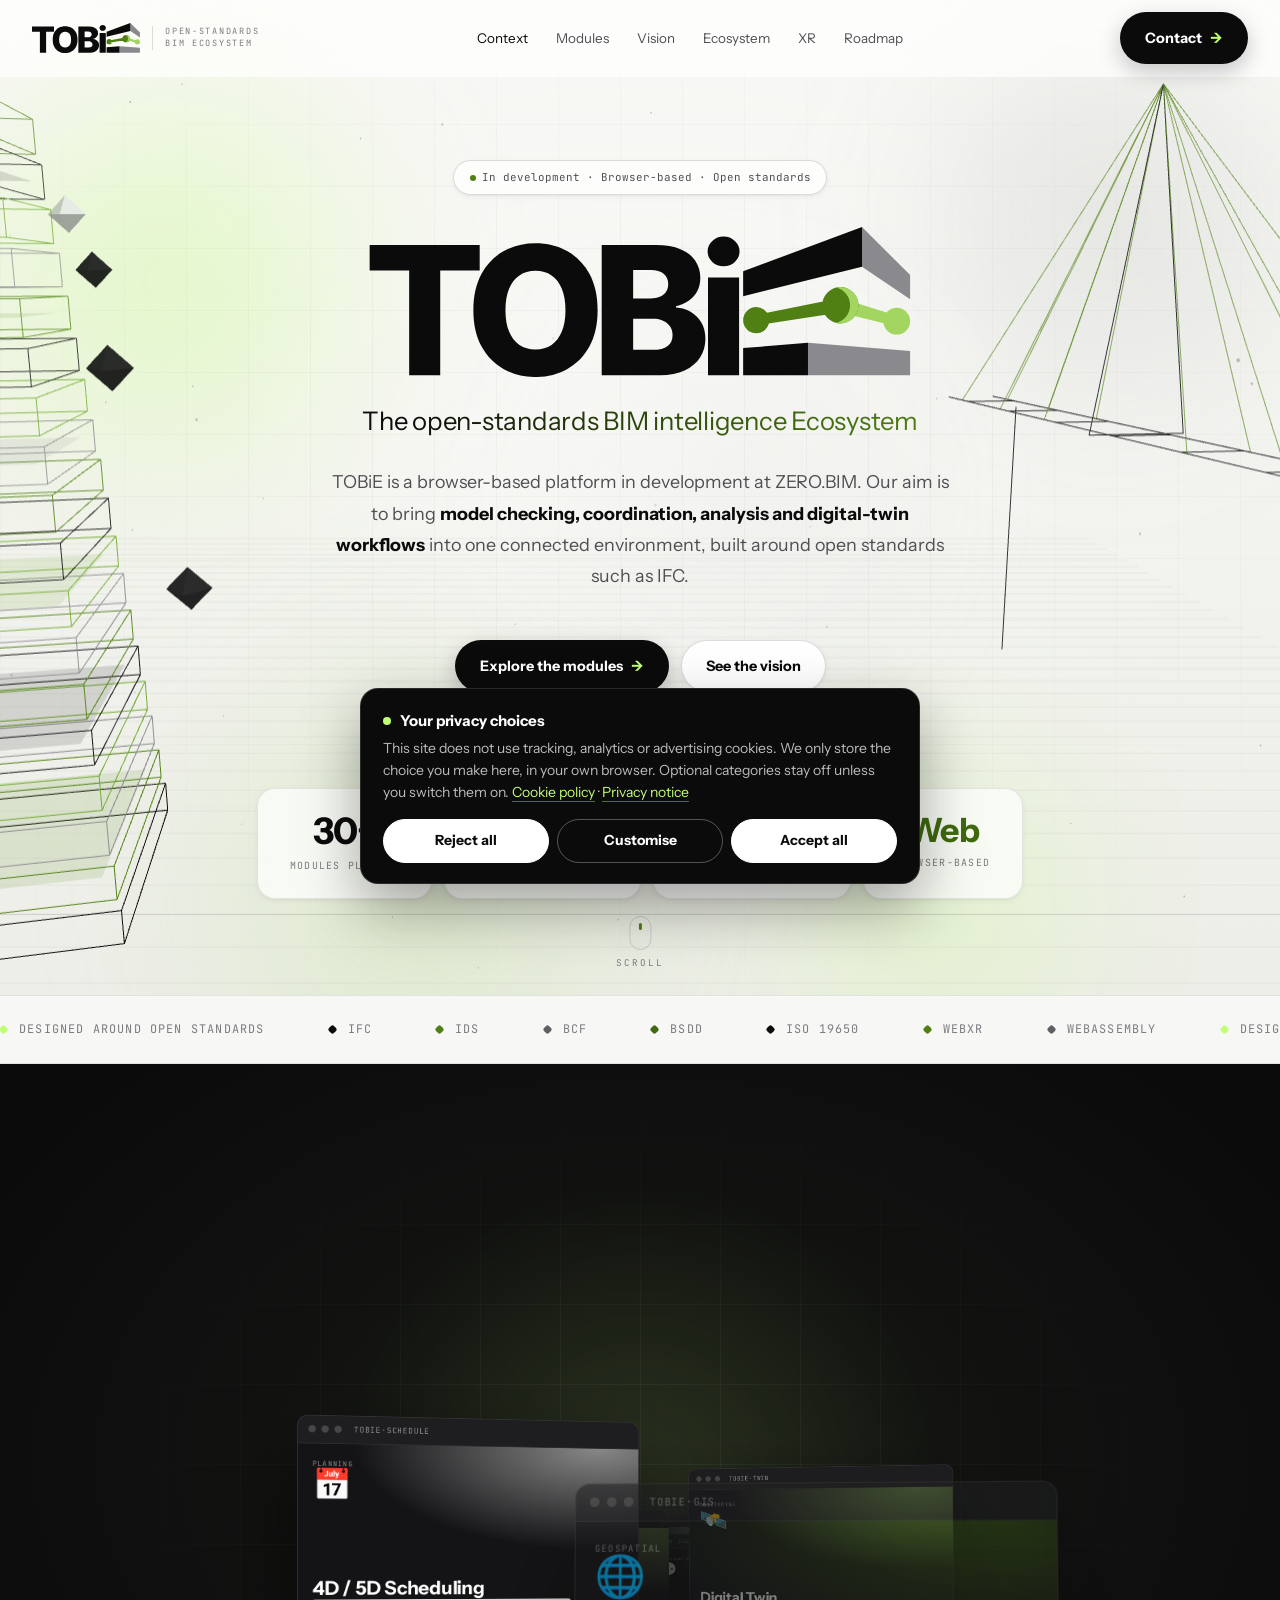
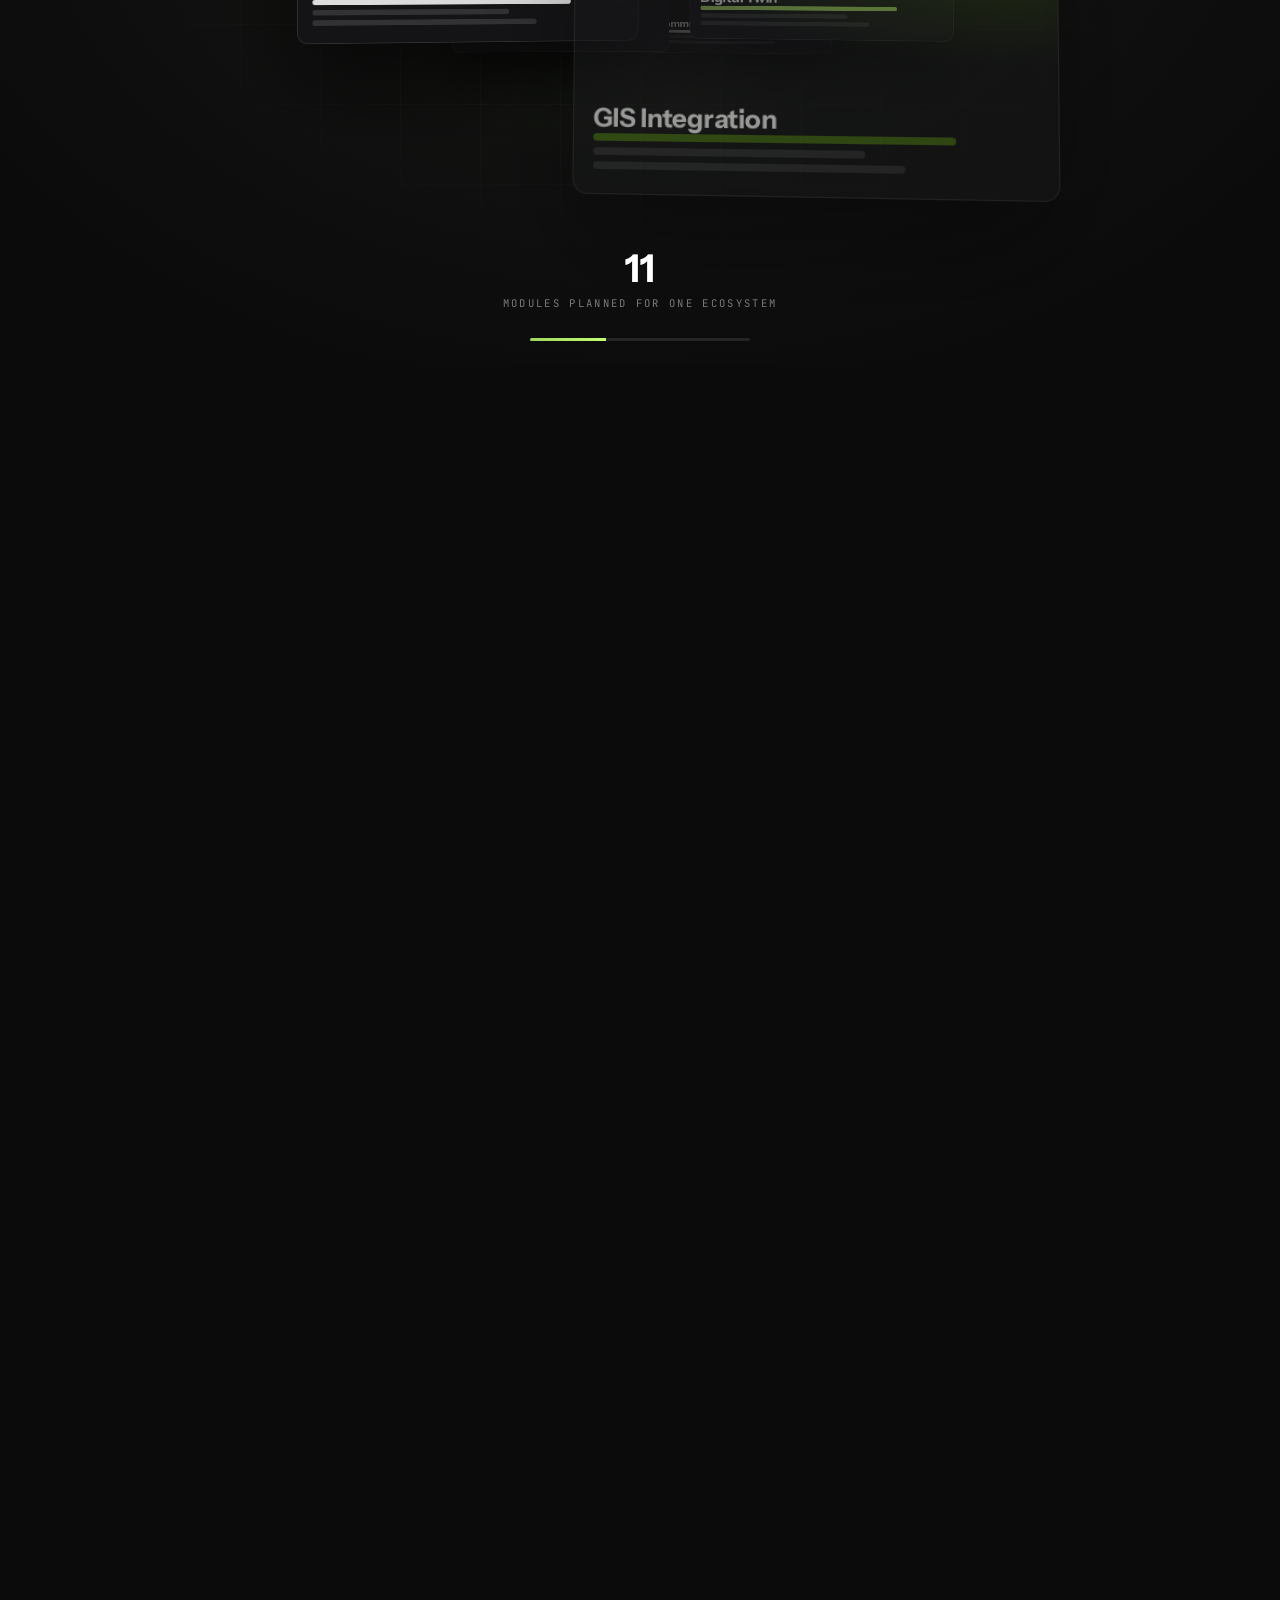
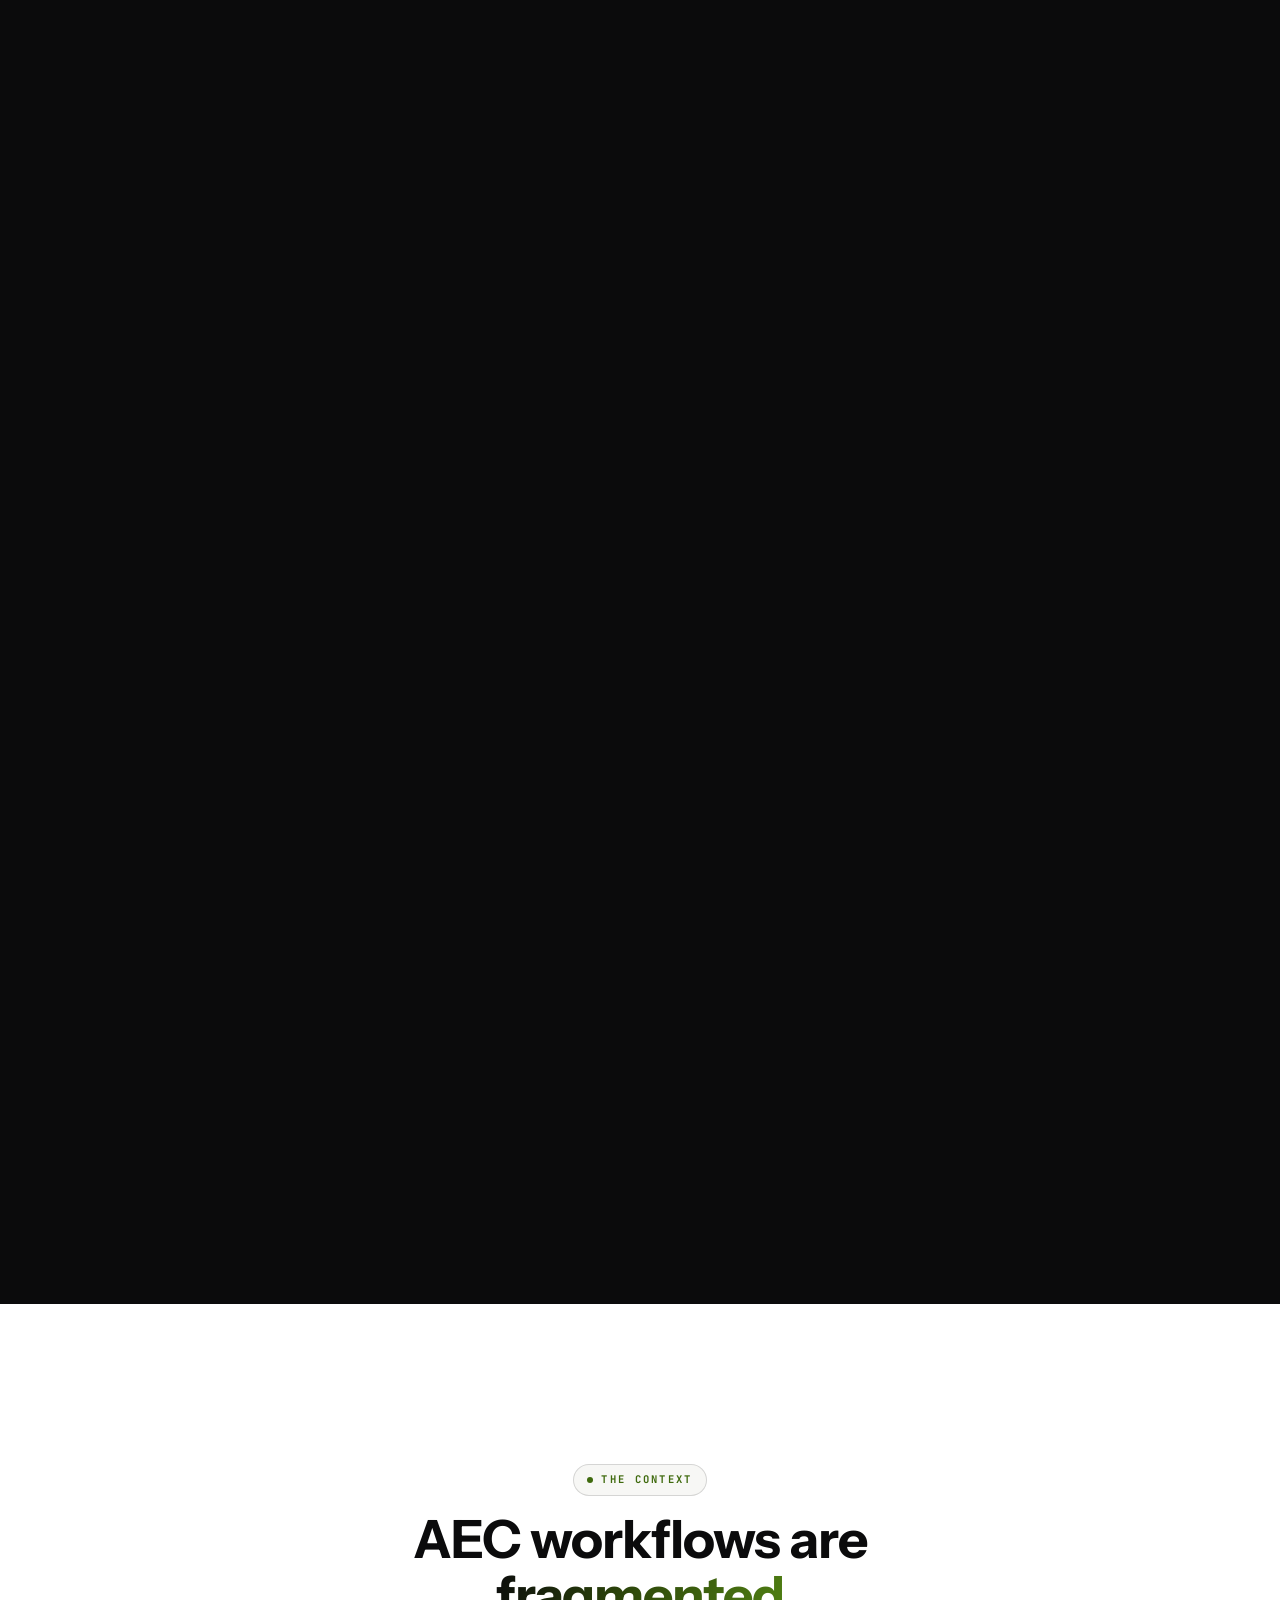
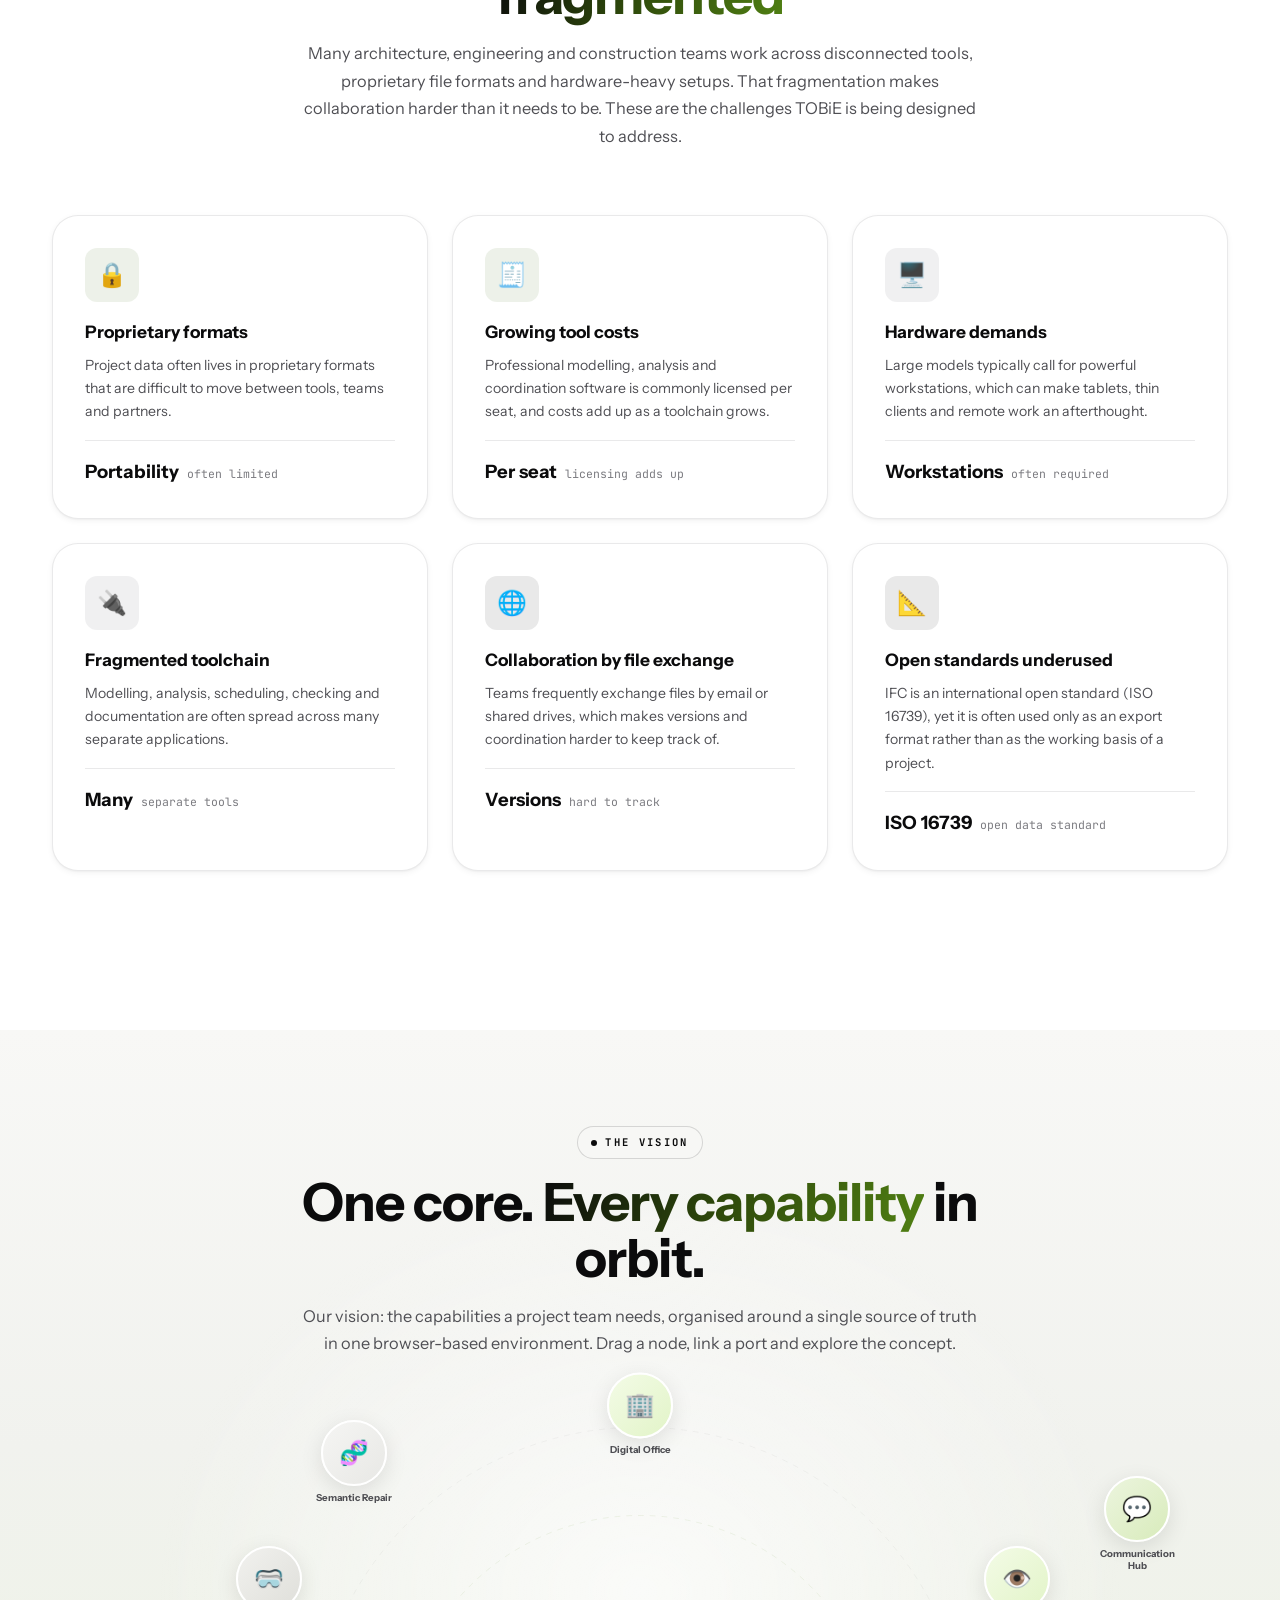
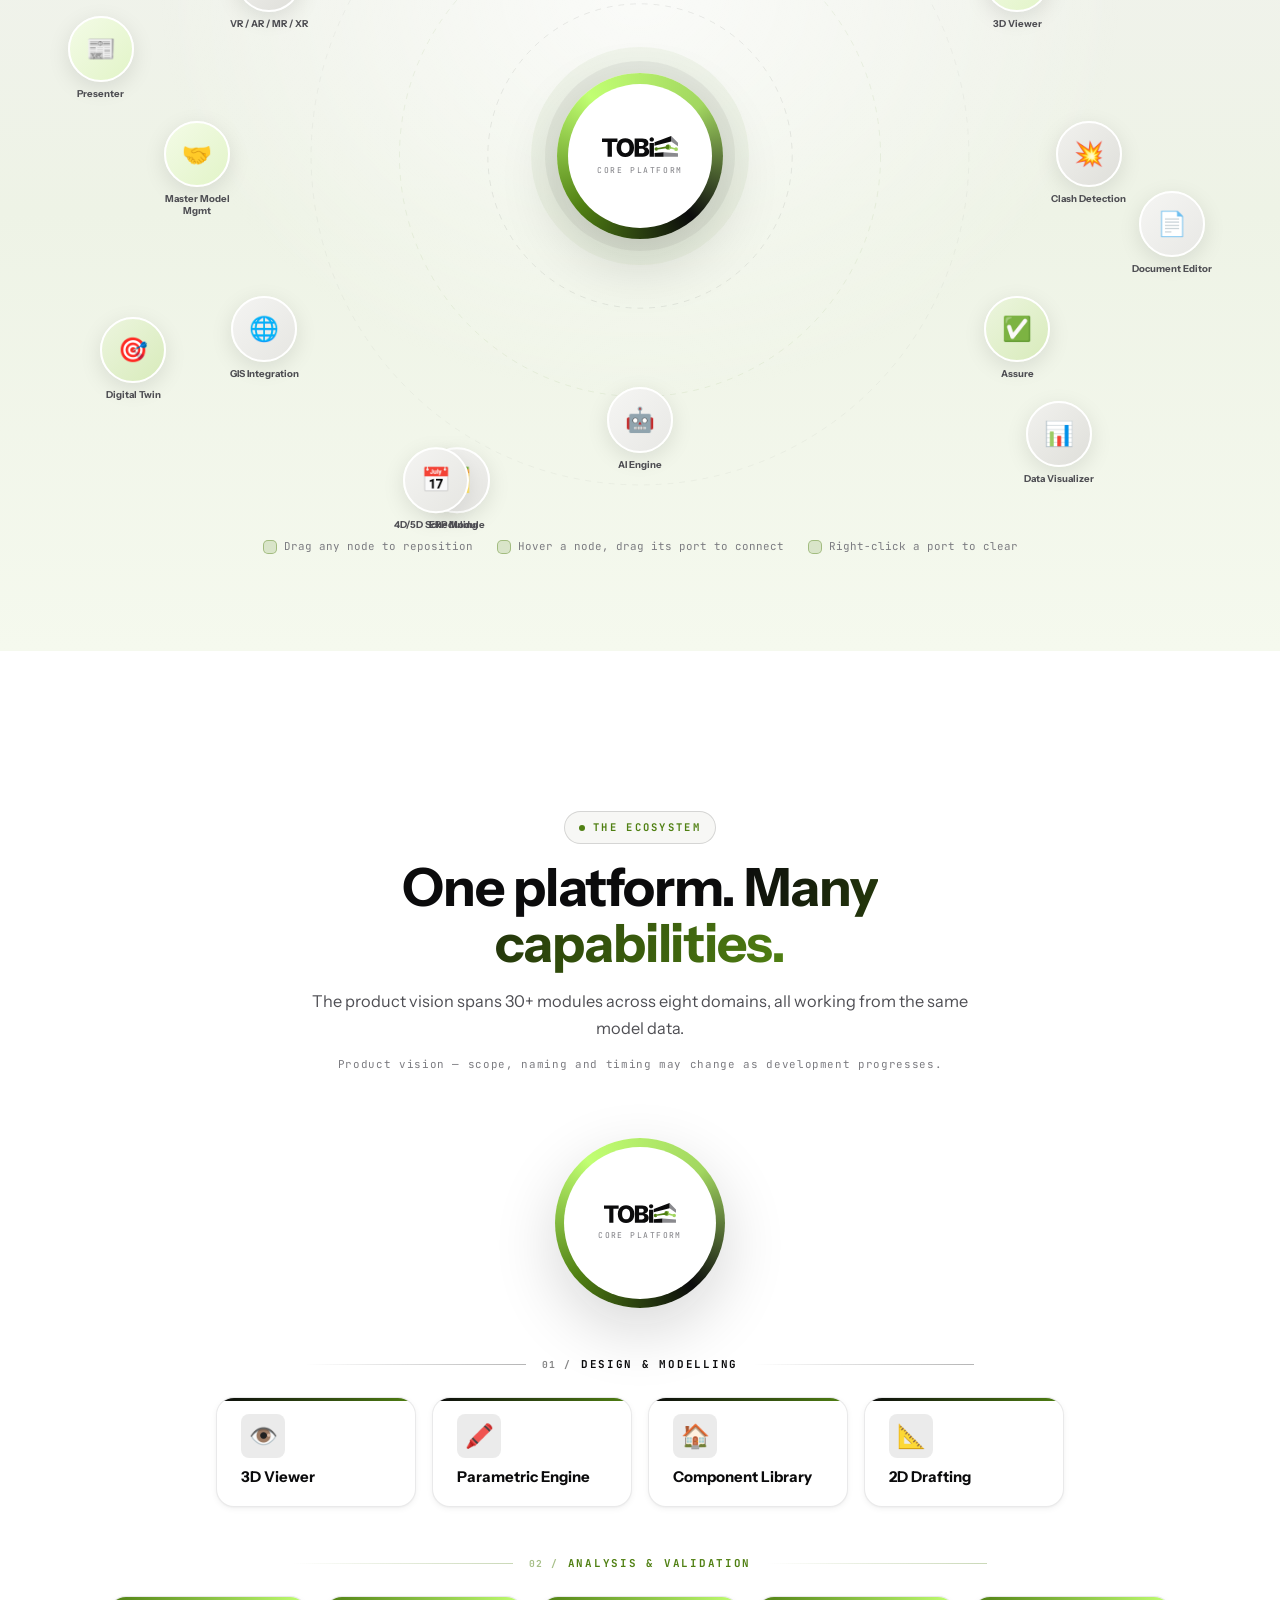
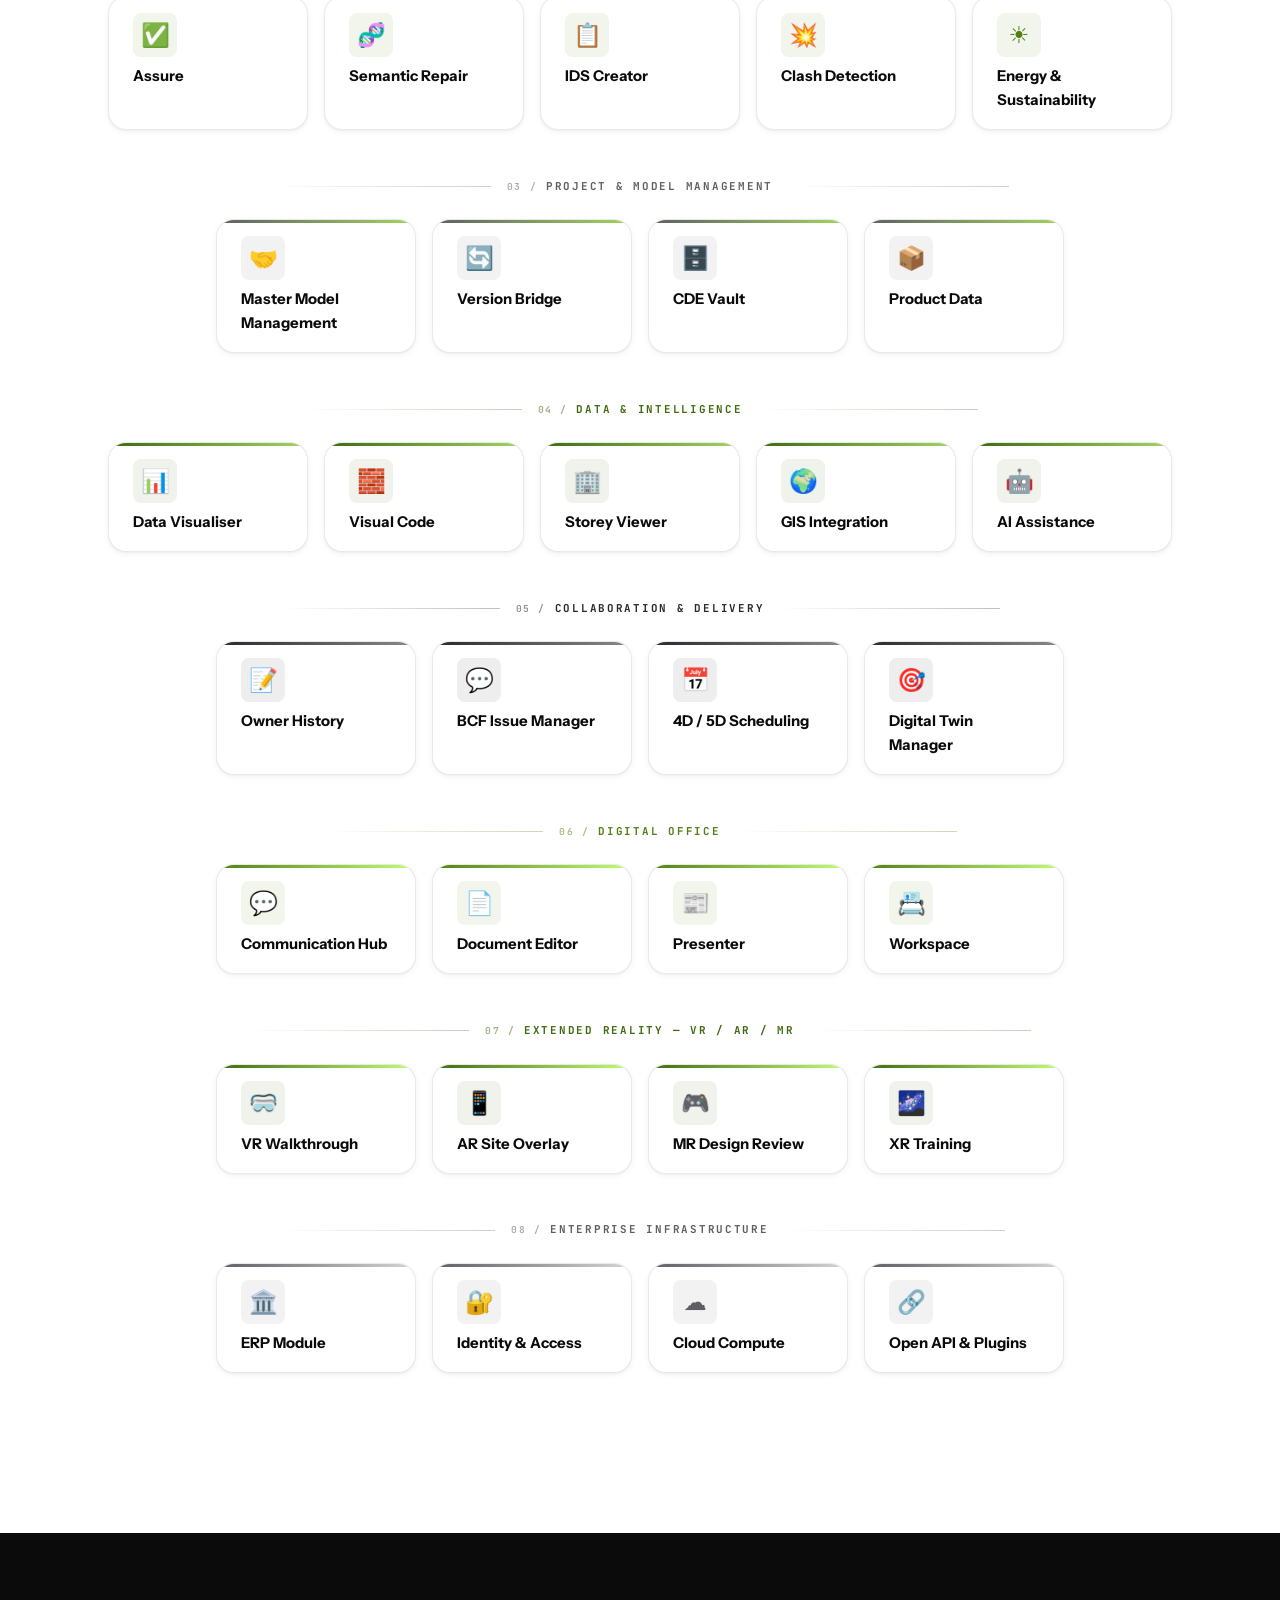
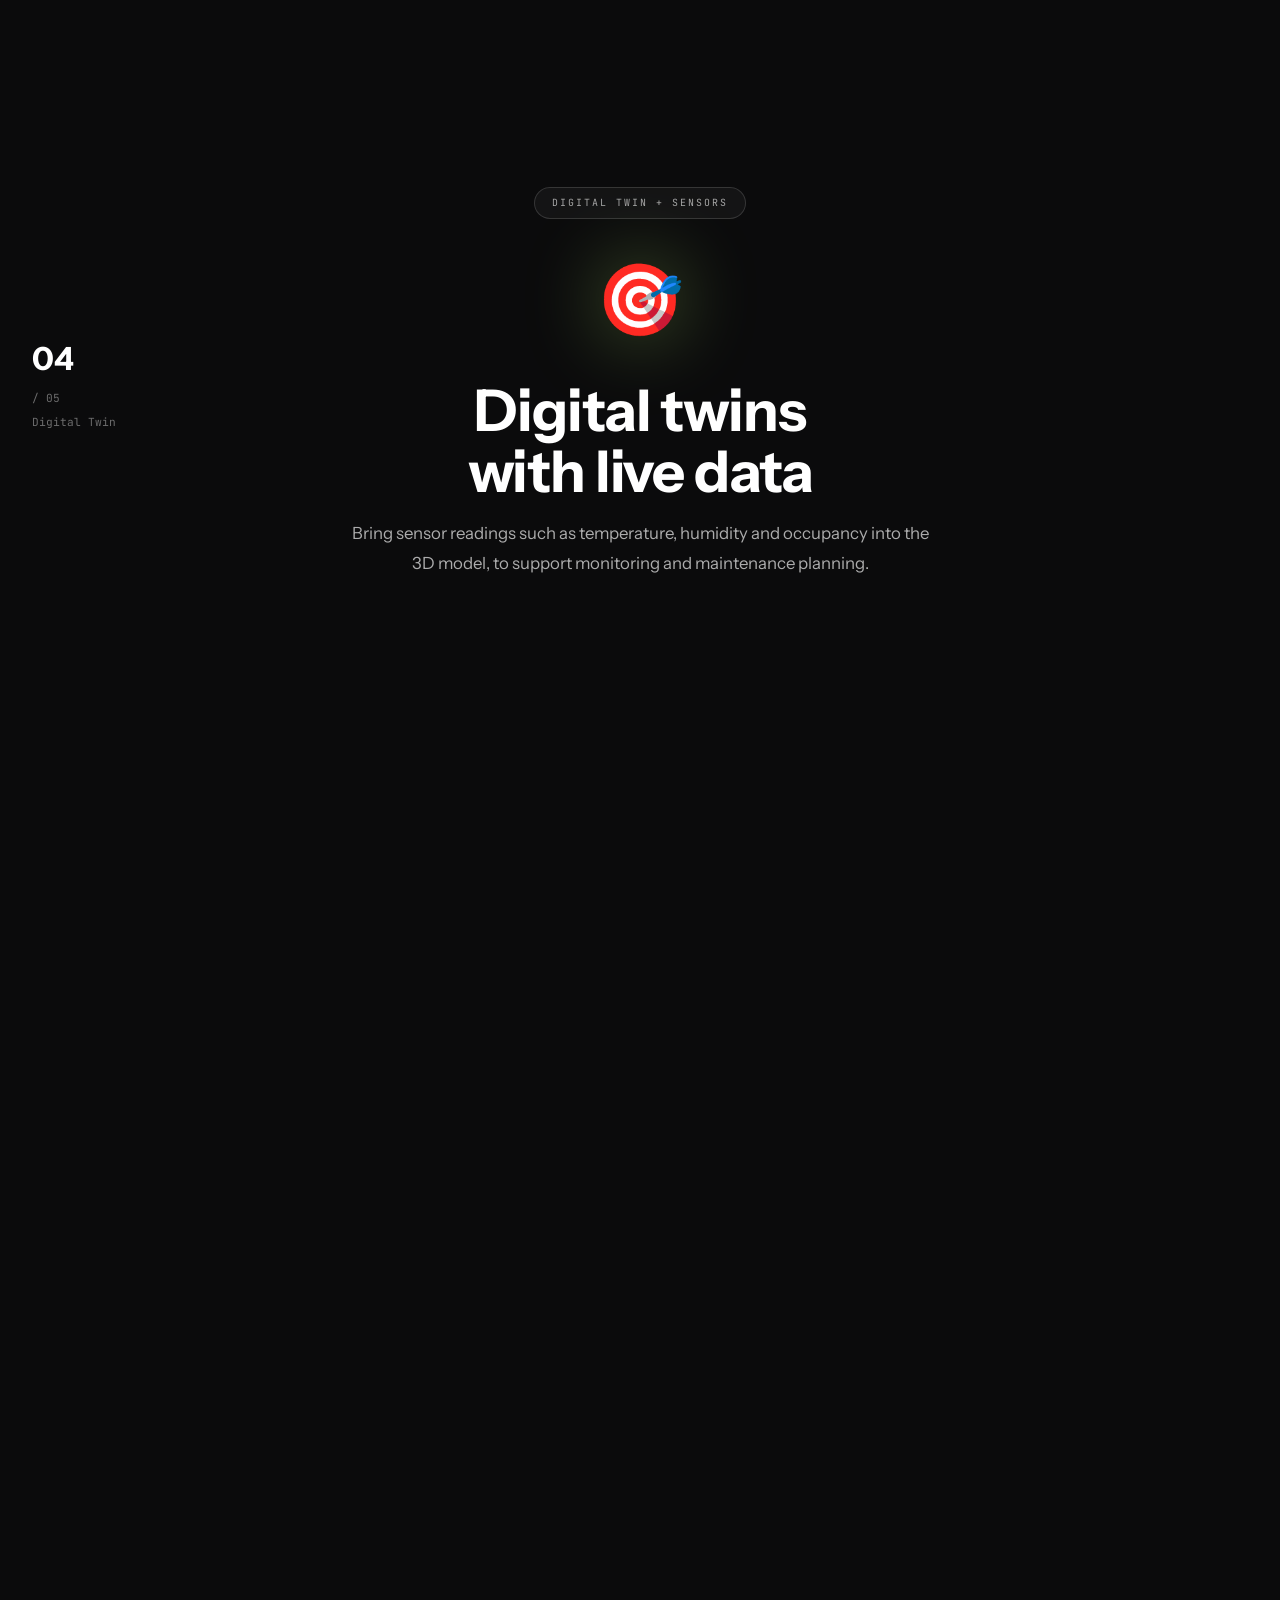
==== commit 3e05d251: "minor changes" ====
--- a/index.html
+++ b/index.html
@@ -3,14 +3,14 @@
 <head>
 <meta charset="UTF-8">
 <meta name="viewport" content="width=device-width, initial-scale=1.0">
-<title>TOBiE &mdash; Browser-based BIM on open standards | ZERO.BIM</title>
+<title>TOBiE | The open-standards BIM intelligence Ecosystem</title>
 <meta name="description" content="TOBiE is a browser-based BIM platform in development at ZERO.BIM, designed around open standards such as IFC. Product vision, planned modules and indicative roadmap.">
 <link rel="canonical" href="https://tobie.io/">
 <meta name="theme-color" content="#0B0B0C">
 <meta name="referrer" content="strict-origin-when-cross-origin">
 <meta property="og:type" content="website">
 <meta property="og:site_name" content="TOBiE">
-<meta property="og:title" content="TOBiE &mdash; Browser-based BIM on open standards">
+<meta property="og:title" content="TOBiE | The open-standards BIM intelligence Ecosystem">
 <meta property="og:description" content="A browser-based BIM platform in development at ZERO.BIM, designed around open standards such as IFC.">
 <meta property="og:url" content="https://tobie.io/">
 <meta property="og:image" content="https://tobie.io/assets/icons/og-image.png">
@@ -747,10 +747,10 @@
       <span class="liv"><b></b> In development &middot; Browser-based &middot; Open standards</span>
     </div>
     <h1 class="hero-title reveal" style="--i:1"><img class="hero-logo" src="assets/brand/tobie-logo-light.svg" alt="TOBiE" width="542" height="150"></h1>
-    <p class="hero-h2 reveal" style="--i:2">The <span class="gtxt">open-standards BIM ecosystem</span></p>
+    <p class="hero-h2 reveal" style="--i:2">The <span class="gtxt">open-standards BIM intelligence Ecosystem</span></p>
     <p class="hero-tag reveal" style="--i:3">
       TOBiE is a browser-based platform in development at ZERO.BIM. Our aim is to bring
-      <strong>BIM modelling, model checking, coordination, analysis and digital-twin workflows</strong>
+      <strong>model checking, coordination, analysis and digital-twin workflows</strong>
       into one connected environment, built around open standards such as IFC.
     </p>
     <div class="hero-cta reveal" style="--i:4">
@@ -793,20 +793,18 @@
 
     <div class="stack-stage" aria-hidden="true">
       <div class="stack-scene" id="stackScene">
-        <div class="app-win" style="--awc:#C1FF72"><div class="aw-bar"><i></i><i></i><i></i><span class="aw-title">tobie&middot;ifc-modeller</span></div><div class="aw-body"><div><div class="aw-tag">Authoring</div><div class="aw-glyph">&#x1f9f1;</div></div><div><div class="aw-name">IFC Modeller</div><div class="aw-rows"><span></span><span></span><span></span></div></div></div></div>
-        <div class="app-win" style="--awc:#A2D660"><div class="aw-bar"><i></i><i></i><i></i><span class="aw-title">tobie&middot;3d-viewer</span></div><div class="aw-body"><div><div class="aw-tag">Visualization</div><div class="aw-glyph">&#x1f9ca;</div></div><div><div class="aw-name">3D Viewer</div><div class="aw-rows"><span></span><span></span><span></span></div></div></div></div>
-        <div class="app-win" style="--awc:#D6D6D6"><div class="aw-bar"><i></i><i></i><i></i><span class="aw-title">tobie&middot;clash</span></div><div class="aw-body"><div><div class="aw-tag">Coordination</div><div class="aw-glyph">&#x1f4a5;</div></div><div><div class="aw-name">Clash Detection</div><div class="aw-rows"><span></span><span></span><span></span></div></div></div></div>
-        <div class="app-win" style="--awc:#508013"><div class="aw-bar"><i></i><i></i><i></i><span class="aw-title">tobie&middot;assure</span></div><div class="aw-body"><div><div class="aw-tag">Validation</div><div class="aw-glyph">&#x2705;</div></div><div><div class="aw-name">Assure</div><div class="aw-rows"><span></span><span></span><span></span></div></div></div></div>
-        <div class="app-win" style="--awc:#FFFFFF"><div class="aw-bar"><i></i><i></i><i></i><span class="aw-title">tobie&middot;structural</span></div><div class="aw-body"><div><div class="aw-tag">Engineering</div><div class="aw-glyph">&#x1f4d0;</div></div><div><div class="aw-name">Structural Analysis</div><div class="aw-rows"><span></span><span></span><span></span></div></div></div></div>
-        <div class="app-win" style="--awc:#C1FF72"><div class="aw-bar"><i></i><i></i><i></i><span class="aw-title">tobie&middot;gis</span></div><div class="aw-body"><div><div class="aw-tag">Geospatial</div><div class="aw-glyph">&#x1f310;</div></div><div><div class="aw-name">GIS Integration</div><div class="aw-rows"><span></span><span></span><span></span></div></div></div></div>
-        <div class="app-win" style="--awc:#A2D660"><div class="aw-bar"><i></i><i></i><i></i><span class="aw-title">tobie&middot;schedule</span></div><div class="aw-body"><div><div class="aw-tag">Planning</div><div class="aw-glyph">&#x1f4c5;</div></div><div><div class="aw-name">4D / 5D Scheduling</div><div class="aw-rows"><span></span><span></span><span></span></div></div></div></div>
-        <div class="app-win" style="--awc:#D6D6D6"><div class="aw-bar"><i></i><i></i><i></i><span class="aw-title">tobie&middot;twin</span></div><div class="aw-body"><div><div class="aw-tag">Monitoring</div><div class="aw-glyph">&#x1f6f0;&#xfe0f;</div></div><div><div class="aw-name">Digital Twin</div><div class="aw-rows"><span></span><span></span><span></span></div></div></div></div>
-        <div class="app-win" style="--awc:#508013"><div class="aw-bar"><i></i><i></i><i></i><span class="aw-title">tobie&middot;ai</span></div><div class="aw-body"><div><div class="aw-tag">Intelligence</div><div class="aw-glyph">&#x1f916;</div></div><div><div class="aw-name">AI Engine</div><div class="aw-rows"><span></span><span></span><span></span></div></div></div></div>
-        <div class="app-win" style="--awc:#FFFFFF"><div class="aw-bar"><i></i><i></i><i></i><span class="aw-title">tobie&middot;hub</span></div><div class="aw-body"><div><div class="aw-tag">Collaboration</div><div class="aw-glyph">&#x1f4ac;</div></div><div><div class="aw-name">Communication Hub</div><div class="aw-rows"><span></span><span></span><span></span></div></div></div></div>
-        <div class="app-win" style="--awc:#C1FF72"><div class="aw-bar"><i></i><i></i><i></i><span class="aw-title">tobie&middot;docs</span></div><div class="aw-body"><div><div class="aw-tag">Documents</div><div class="aw-glyph">&#x1f4c4;</div></div><div><div class="aw-name">Document Editor</div><div class="aw-rows"><span></span><span></span><span></span></div></div></div></div>
-        <div class="app-win" style="--awc:#A2D660"><div class="aw-bar"><i></i><i></i><i></i><span class="aw-title">tobie&middot;cde</span></div><div class="aw-body"><div><div class="aw-tag">Data Environment</div><div class="aw-glyph">&#x1f5c4;&#xfe0f;</div></div><div><div class="aw-name">CDE Vault</div><div class="aw-rows"><span></span><span></span><span></span></div></div></div></div>
-        <div class="app-win" style="--awc:#D6D6D6"><div class="aw-bar"><i></i><i></i><i></i><span class="aw-title">tobie&middot;xr</span></div><div class="aw-body"><div><div class="aw-tag">Immersion</div><div class="aw-glyph">&#x1f97d;</div></div><div><div class="aw-name">VR / XR Studio</div><div class="aw-rows"><span></span><span></span><span></span></div></div></div></div>
-        <div class="app-win" style="--awc:#508013"><div class="aw-bar"><i></i><i></i><i></i><span class="aw-title">tobie&middot;data-viz</span></div><div class="aw-body"><div><div class="aw-tag">Analytics</div><div class="aw-glyph">&#x1f4ca;</div></div><div><div class="aw-name">Data Visualizer</div><div class="aw-rows"><span></span><span></span><span></span></div></div></div></div>
+        <div class="app-win" style="--awc:#C1FF72"><div class="aw-bar"><i></i><i></i><i></i><span class="aw-title">tobie&middot;3d-viewer</span></div><div class="aw-body"><div><div class="aw-tag">Visualization</div><div class="aw-glyph">&#x1f9ca;</div></div><div><div class="aw-name">3D Viewer</div><div class="aw-rows"><span></span><span></span><span></span></div></div></div></div>
+        <div class="app-win" style="--awc:#A2D660"><div class="aw-bar"><i></i><i></i><i></i><span class="aw-title">tobie&middot;clash</span></div><div class="aw-body"><div><div class="aw-tag">Coordination</div><div class="aw-glyph">&#x1f4a5;</div></div><div><div class="aw-name">Clash Detection</div><div class="aw-rows"><span></span><span></span><span></span></div></div></div></div>
+        <div class="app-win" style="--awc:#D6D6D6"><div class="aw-bar"><i></i><i></i><i></i><span class="aw-title">tobie&middot;assure</span></div><div class="aw-body"><div><div class="aw-tag">Validation</div><div class="aw-glyph">&#x2705;</div></div><div><div class="aw-name">Assure</div><div class="aw-rows"><span></span><span></span><span></span></div></div></div></div>
+        <div class="app-win" style="--awc:#508013"><div class="aw-bar"><i></i><i></i><i></i><span class="aw-title">tobie&middot;gis</span></div><div class="aw-body"><div><div class="aw-tag">Geospatial</div><div class="aw-glyph">&#x1f310;</div></div><div><div class="aw-name">GIS Integration</div><div class="aw-rows"><span></span><span></span><span></span></div></div></div></div>
+        <div class="app-win" style="--awc:#FFFFFF"><div class="aw-bar"><i></i><i></i><i></i><span class="aw-title">tobie&middot;schedule</span></div><div class="aw-body"><div><div class="aw-tag">Planning</div><div class="aw-glyph">&#x1f4c5;</div></div><div><div class="aw-name">4D / 5D Scheduling</div><div class="aw-rows"><span></span><span></span><span></span></div></div></div></div>
+        <div class="app-win" style="--awc:#C1FF72"><div class="aw-bar"><i></i><i></i><i></i><span class="aw-title">tobie&middot;twin</span></div><div class="aw-body"><div><div class="aw-tag">Monitoring</div><div class="aw-glyph">&#x1f6f0;&#xfe0f;</div></div><div><div class="aw-name">Digital Twin</div><div class="aw-rows"><span></span><span></span><span></span></div></div></div></div>
+        <div class="app-win" style="--awc:#A2D660"><div class="aw-bar"><i></i><i></i><i></i><span class="aw-title">tobie&middot;ai</span></div><div class="aw-body"><div><div class="aw-tag">Intelligence</div><div class="aw-glyph">&#x1f916;</div></div><div><div class="aw-name">AI Engine</div><div class="aw-rows"><span></span><span></span><span></span></div></div></div></div>
+        <div class="app-win" style="--awc:#D6D6D6"><div class="aw-bar"><i></i><i></i><i></i><span class="aw-title">tobie&middot;hub</span></div><div class="aw-body"><div><div class="aw-tag">Collaboration</div><div class="aw-glyph">&#x1f4ac;</div></div><div><div class="aw-name">Communication Hub</div><div class="aw-rows"><span></span><span></span><span></span></div></div></div></div>
+        <div class="app-win" style="--awc:#508013"><div class="aw-bar"><i></i><i></i><i></i><span class="aw-title">tobie&middot;docs</span></div><div class="aw-body"><div><div class="aw-tag">Documents</div><div class="aw-glyph">&#x1f4c4;</div></div><div><div class="aw-name">Document Editor</div><div class="aw-rows"><span></span><span></span><span></span></div></div></div></div>
+        <div class="app-win" style="--awc:#FFFFFF"><div class="aw-bar"><i></i><i></i><i></i><span class="aw-title">tobie&middot;cde</span></div><div class="aw-body"><div><div class="aw-tag">Data Environment</div><div class="aw-glyph">&#x1f5c4;&#xfe0f;</div></div><div><div class="aw-name">CDE Vault</div><div class="aw-rows"><span></span><span></span><span></span></div></div></div></div>
+        <div class="app-win" style="--awc:#C1FF72"><div class="aw-bar"><i></i><i></i><i></i><span class="aw-title">tobie&middot;xr</span></div><div class="aw-body"><div><div class="aw-tag">Immersion</div><div class="aw-glyph">&#x1f97d;</div></div><div><div class="aw-name">VR / XR Studio</div><div class="aw-rows"><span></span><span></span><span></span></div></div></div></div>
+        <div class="app-win" style="--awc:#A2D660"><div class="aw-bar"><i></i><i></i><i></i><span class="aw-title">tobie&middot;data-viz</span></div><div class="aw-body"><div><div class="aw-tag">Analytics</div><div class="aw-glyph">&#x1f4ca;</div></div><div><div class="aw-name">Data Visualizer</div><div class="aw-rows"><span></span><span></span><span></span></div></div></div></div>
       </div>
     </div>
 
@@ -915,8 +913,6 @@
           </div>
         </div>
 
-        <div class="rev-node blue" style="position:absolute;left:50%;top:17%;transform:translateX(-50%)">
-          <div class="node-circle">&#x1f3d7;&#xfe0f;</div><div class="node-label">IFC Modeller</div></div>
         <div class="rev-node green" style="position:absolute;right:12%;top:20%">
           <div class="node-circle">&#x1f441;&#xfe0f;</div><div class="node-label">3D Viewer</div></div>
         <div class="rev-node orange" style="position:absolute;right:5%;top:45%">
@@ -947,8 +943,6 @@
           <div class="node-circle">&#x1f4f0;</div><div class="node-label">Presenter</div></div>
         <div class="rev-node purple" style="position:absolute;left:20%;top:2%">
           <div class="node-circle">&#x1f9ec;</div><div class="node-label">Semantic Repair</div></div>
-        <div class="rev-node orange" style="position:absolute;right:20%;top:2%">
-          <div class="node-circle">&#x1f3d7;&#xfe0f;</div><div class="node-label">Structural Analysis</div></div>
         <div class="rev-node blue" style="position:absolute;right:65%;bottom:0;transform:translateY(30%)">
           <div class="node-circle">&#x1f4c5;</div><div class="node-label">4D/5D Scheduling</div></div>
       </div>
@@ -977,11 +971,10 @@
 
     <div class="ring-label rl-blue reveal"><span><span class="rn">01 /</span> Design &amp; Modelling</span></div>
     <div class="eco-ring">
-      <div class="mod-card c-blue reveal-l" data-tilt tabindex="0" style="--i:0"><div class="mod-ic" aria-hidden="true">&#x1f3d7;&#xfe0f;</div><h4>IFC Modeller</h4><p>Browser-based BIM authoring, with walls, slabs, doors and columns created directly as IFC objects.</p></div>
-      <div class="mod-card c-blue reveal-r" data-tilt tabindex="0" style="--i:1"><div class="mod-ic" aria-hidden="true">&#x1f441;&#xfe0f;</div><h4>3D Viewer</h4><p>WebGL visualisation of IFC models with selection, highlighting, orbit controls and property inspection.</p></div>
-      <div class="mod-card c-blue reveal-l" data-tilt tabindex="0" style="--i:2"><div class="mod-ic" aria-hidden="true">&#x1f58d;&#xfe0f;</div><h4>Parametric Engine</h4><p>Visual scripting for parametric modelling: constraints, generative rules and relationship-driven objects.</p></div>
-      <div class="mod-card c-blue reveal-r" data-tilt tabindex="0" style="--i:3"><div class="mod-ic" aria-hidden="true">&#x1f3e0;</div><h4>Component Library</h4><p>A shared library for storing, versioning and reusing BIM components across projects and organisations.</p></div>
-      <div class="mod-card c-blue reveal-l" data-tilt tabindex="0" style="--i:4"><div class="mod-ic" aria-hidden="true">&#x1f4d0;</div><h4>2D Drafting</h4><p>Plans, sections, elevations and details generated from the model.</p></div>
+      <div class="mod-card c-blue reveal-l" data-tilt tabindex="0" style="--i:0"><div class="mod-ic" aria-hidden="true">&#x1f441;&#xfe0f;</div><h4>3D Viewer</h4><p>WebGL visualisation of IFC models with selection, highlighting, orbit controls and property inspection.</p></div>
+      <div class="mod-card c-blue reveal-r" data-tilt tabindex="0" style="--i:1"><div class="mod-ic" aria-hidden="true">&#x1f58d;&#xfe0f;</div><h4>Parametric Engine</h4><p>Visual scripting for parametric modelling: constraints, generative rules and relationship-driven objects.</p></div>
+      <div class="mod-card c-blue reveal-l" data-tilt tabindex="0" style="--i:2"><div class="mod-ic" aria-hidden="true">&#x1f3e0;</div><h4>Component Library</h4><p>A shared library for storing, versioning and reusing BIM components across projects and organisations.</p></div>
+      <div class="mod-card c-blue reveal-r" data-tilt tabindex="0" style="--i:3"><div class="mod-ic" aria-hidden="true">&#x1f4d0;</div><h4>2D Drafting</h4><p>Plans, sections, elevations and details generated from the model.</p></div>
     </div>
 
     <div class="ring-label rl-cyan reveal"><span><span class="rn">02 /</span> Analysis &amp; Validation</span></div>
@@ -990,8 +983,7 @@
       <div class="mod-card c-cyan reveal-r" data-tilt tabindex="0" style="--i:1"><div class="mod-ic" aria-hidden="true">&#x1f9ec;</div><h4>Semantic Repair</h4><p>Property standardisation and classification mapping, using dictionaries such as the buildingSMART Data Dictionary (bSDD).</p></div>
       <div class="mod-card c-cyan reveal-l" data-tilt tabindex="0" style="--i:2"><div class="mod-ic" aria-hidden="true">&#x1f4cb;</div><h4>IDS Creator</h4><p>Author Information Delivery Specification (IDS) files and check models against information requirements.</p></div>
       <div class="mod-card c-cyan reveal-r" data-tilt tabindex="0" style="--i:3"><div class="mod-ic" aria-hidden="true">&#x1f4a5;</div><h4>Clash Detection</h4><p>Geometry-based checks that help identify potential spatial conflicts during design coordination.</p></div>
-      <div class="mod-card c-cyan reveal-l" data-tilt tabindex="0" style="--i:4"><div class="mod-ic" aria-hidden="true">&#x1f3d7;&#xfe0f;</div><h4>Structural Analysis</h4><p>FEM-based analysis on IFC models in the browser, intended to support, not replace, engineering judgement.</p></div>
-      <div class="mod-card c-cyan reveal-r" data-tilt tabindex="0" style="--i:5"><div class="mod-ic" aria-hidden="true">&#x2600;&#xfe0f;</div><h4>Energy &amp; Sustainability</h4><p>Thermal and energy-performance simulation and carbon assessment support.</p></div>
+      <div class="mod-card c-cyan reveal-l" data-tilt tabindex="0" style="--i:4"><div class="mod-ic" aria-hidden="true">&#x2600;&#xfe0f;</div><h4>Energy &amp; Sustainability</h4><p>Thermal and energy-performance simulation and carbon assessment support.</p></div>
     </div>
 
     <div class="ring-label rl-mag reveal"><span><span class="rn">03 /</span> Project &amp; Model Management</span></div>
@@ -1117,7 +1109,7 @@
       </div>
       <div class="uc-card reveal-r" data-tilt style="--i:1">
         <div class="uc-head"><div class="uc-num">02</div><div><h3>Small architecture practices</h3><div class="uc-persona">Architects &amp; designers</div></div></div>
-        <p>A small team models in IFC, runs quality checks and prepares deliverables in the browser, including from a tablet on site.</p>
+        <p>A small team runs quality checks on IFC models and prepares deliverables in the browser, including from a tablet on site.</p>
       </div>
       <div class="uc-card reveal-l" data-tilt style="--i:0">
         <div class="uc-head"><div class="uc-num">03</div><div><h3>Public-sector BIM requirements</h3><div class="uc-persona">Public authorities</div></div></div>
@@ -1128,8 +1120,8 @@
         <p>Clients walk through a design in VR before construction starts, helping them understand the proposal earlier.</p>
       </div>
       <div class="uc-card reveal-l" data-tilt style="--i:0">
-        <div class="uc-head"><div class="uc-num">05</div><div><h3>AI-assisted engineering</h3><div class="uc-persona">Structural engineers</div></div></div>
-        <p>AI proposes layout options and highlights areas to review; the engineer checks, adjusts and approves every result.</p>
+        <div class="uc-head"><div class="uc-num">05</div><div><h3>AI-assisted model review</h3><div class="uc-persona">BIM coordinators &amp; engineers</div></div></div>
+        <p>AI flags model and data issues and proposes options to review; people check, adjust and approve every result.</p>
       </div>
       <div class="uc-card reveal-r" data-tilt style="--i:1">
         <div class="uc-head"><div class="uc-num">06</div><div><h3>Facility management</h3><div class="uc-persona">FM &amp; asset managers</div></div></div>
@@ -1157,8 +1149,8 @@
     </div>
     <div class="timeline">
       <div class="tl-item reveal-r"><div class="tl-content"><div class="tl-phase">Phase 1 &mdash; Foundation</div><h3>Unified platform core</h3><p>A shared viewer, authentication and plugin architecture, with model management and checking tools brought into one web application.</p></div><div class="tl-dot"></div></div>
-      <div class="tl-item reveal-l"><div class="tl-content"><div class="tl-phase">Phase 2 &mdash; Modelling &amp; Office</div><h3>Browser-based authoring and workspace</h3><p>IFC Modeller, Parametric Engine and Component Library, plus Communication Hub, Document Editor and Presenter.</p></div><div class="tl-dot"></div></div>
-      <div class="tl-item reveal-r"><div class="tl-content"><div class="tl-phase">Phase 3 &mdash; Analysis &amp; Intelligence</div><h3>Structural, energy, GIS and AI</h3><p>Structural analysis, energy simulation, geospatial integration and AI assistance with people in the loop.</p></div><div class="tl-dot"></div></div>
+      <div class="tl-item reveal-l"><div class="tl-content"><div class="tl-phase">Phase 2 &mdash; Design &amp; Office</div><h3>Design tools and workspace</h3><p>Parametric Engine and Component Library, plus Communication Hub, Document Editor and Presenter.</p></div><div class="tl-dot"></div></div>
+      <div class="tl-item reveal-r"><div class="tl-content"><div class="tl-phase">Phase 3 &mdash; Analysis &amp; Intelligence</div><h3>Energy, GIS and AI</h3><p>Energy simulation, geospatial integration and AI assistance with people in the loop.</p></div><div class="tl-dot"></div></div>
       <div class="tl-item reveal-l"><div class="tl-content"><div class="tl-phase">Phase 4 &mdash; Enterprise &amp; XR</div><h3>CDE, ERP, digital twin and XR</h3><p>CDE Vault, ERP module, digital twin with sensor data, and WebXR experiences for VR, AR and MR.</p></div><div class="tl-dot"></div></div>
       <div class="tl-item reveal-r"><div class="tl-content"><div class="tl-phase">Phase 5 &mdash; Ecosystem</div><h3>Plugins and community</h3><p>A plugin marketplace, training resources, engagement with education and the public sector, and continued work with open standards.</p></div><div class="tl-dot"></div></div>
     </div>
@@ -1870,9 +1862,9 @@
   var camera = new T.PerspectiveCamera(62,1,0.1,440);
   var tunnel = new T.Group(); scene.add(tunnel);
 
-  var COLS = [0xC1FF72,0xA2D660,0xD6D6D6,0xC1FF72,0xFFFFFF];
+  var COLS = [0x5b8def,0x22d3ee,0x2dd4bf,0xff5d7a,0xb491f7];
   var FRAMES = 12, GAP = 18, DEPTH = (FRAMES-1)*GAP;
-  var wireMat = new T.MeshBasicMaterial({color:0xC1FF72,transparent:true,opacity:0.55});
+  var wireMat = new T.MeshBasicMaterial({color:0x5b8def,transparent:true,opacity:0.7});
   /* thick wireframe — a thin tube along every edge of a geometry */
   var _up=new T.Vector3(0,1,0),_a=new T.Vector3(),_b=new T.Vector3(),
       _d=new T.Vector3(),_q=new T.Quaternion();
@@ -1908,7 +1900,7 @@
     tunnel.add(m); debris.push(m);
   }
   var mats = [wireMat];
-  var curC = new T.Color(0xC1FF72), tgtC = new T.Color(0xC1FF72);
+  var curC = new T.Color(0x5b8def), tgtC = new T.Color(0x5b8def);
 
   function resize(){
     var r = canvas.getBoundingClientRect();
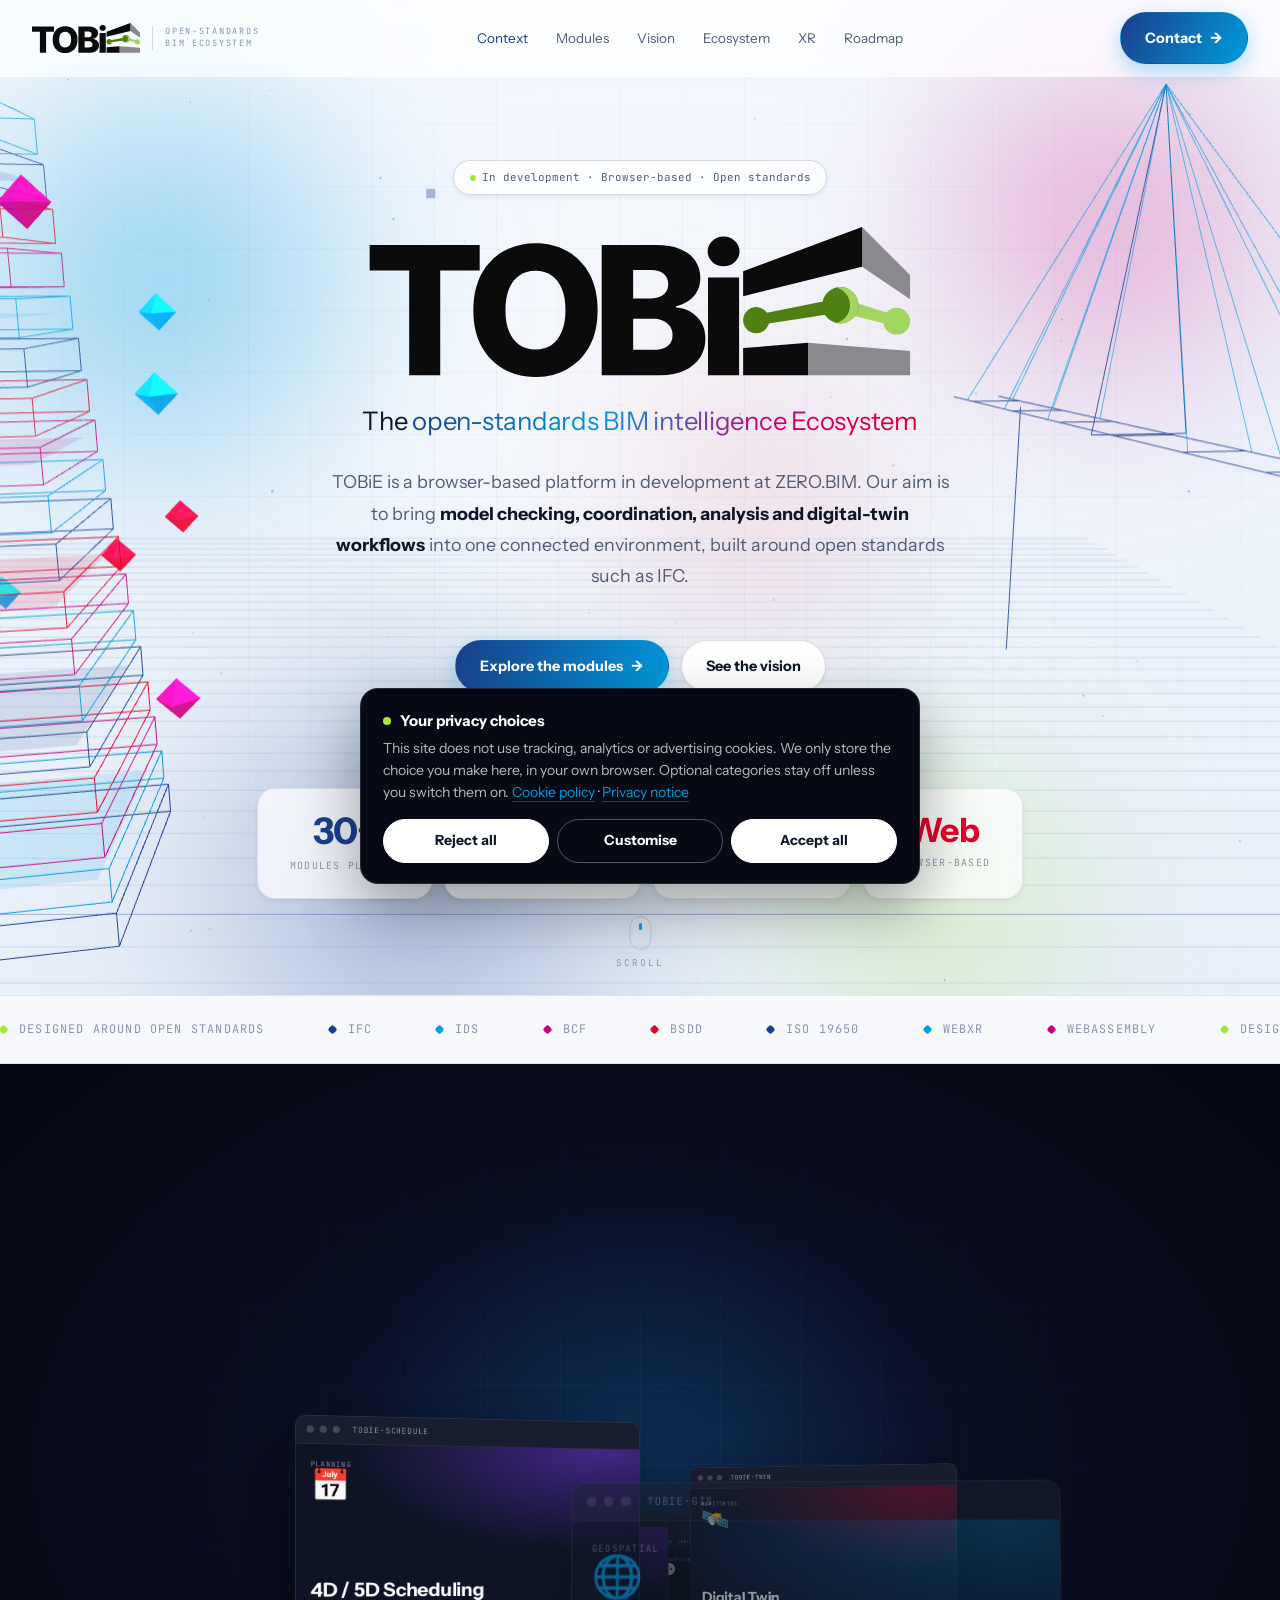
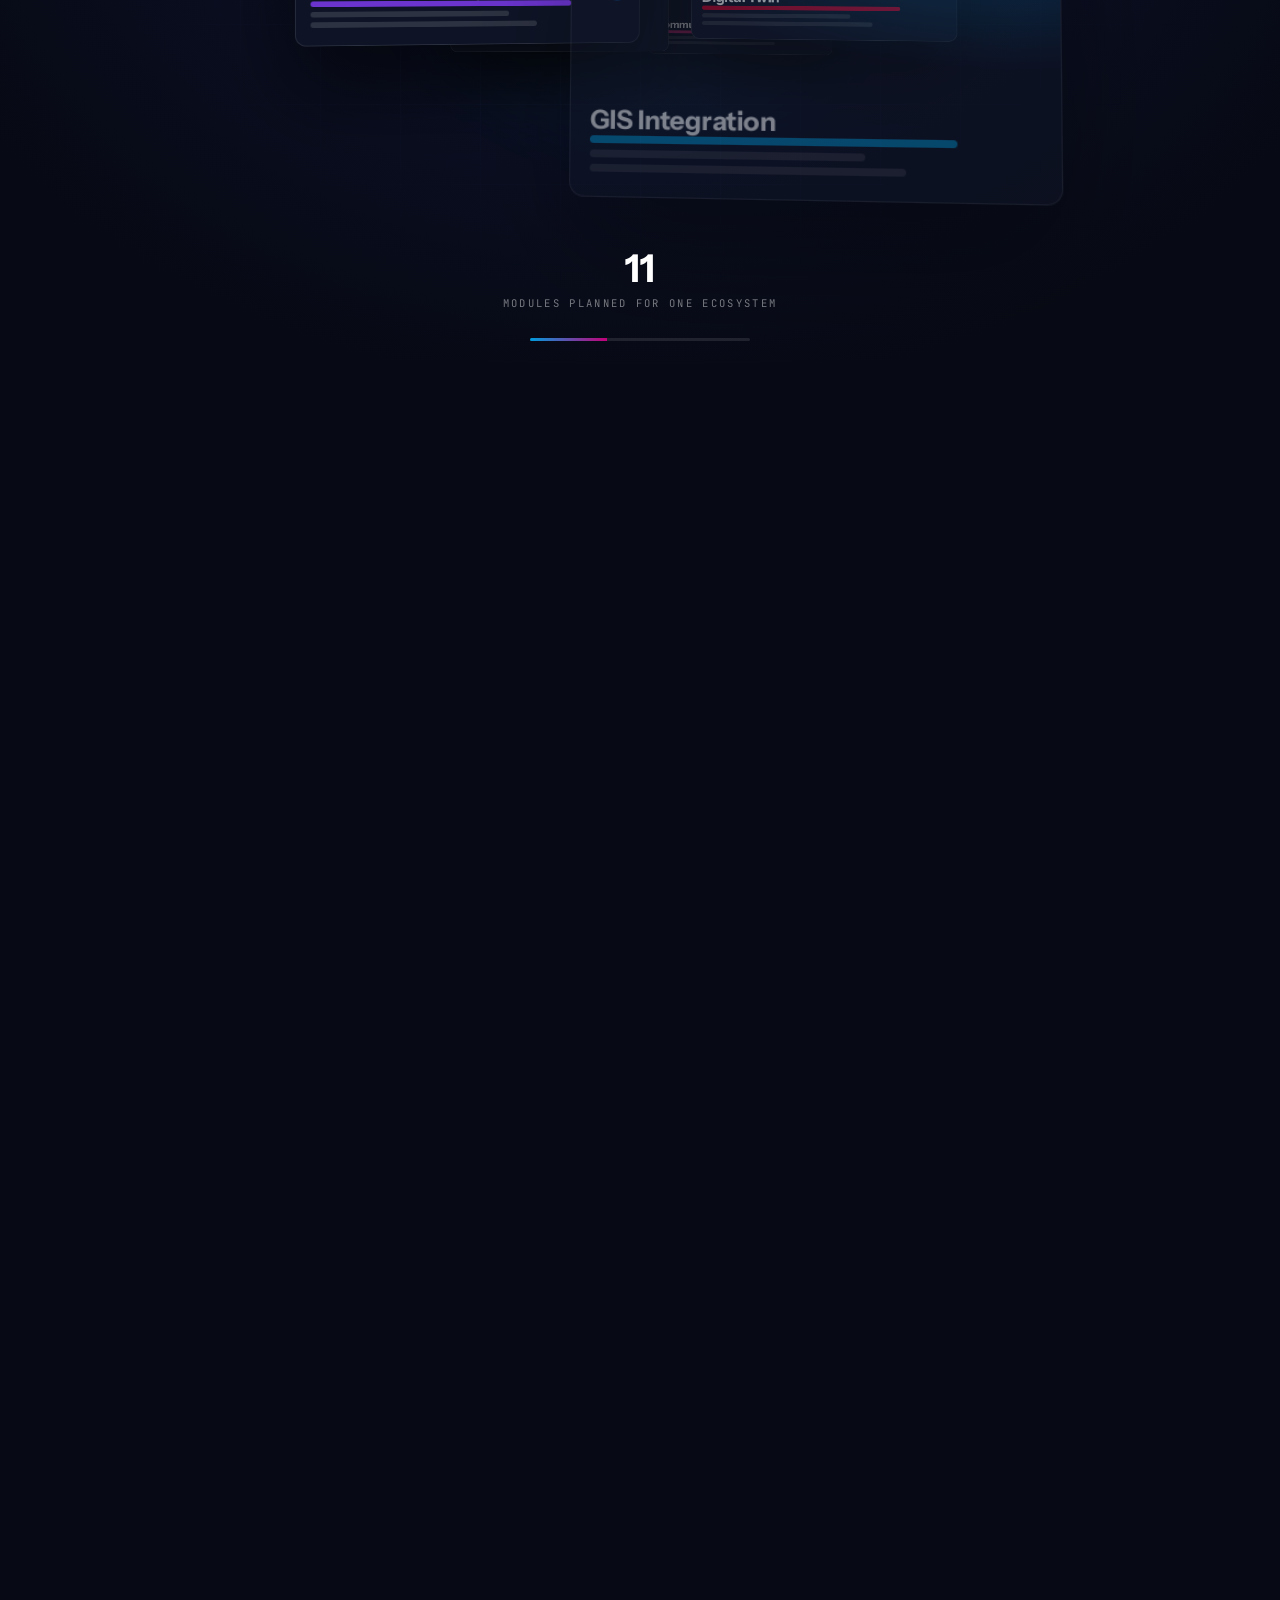
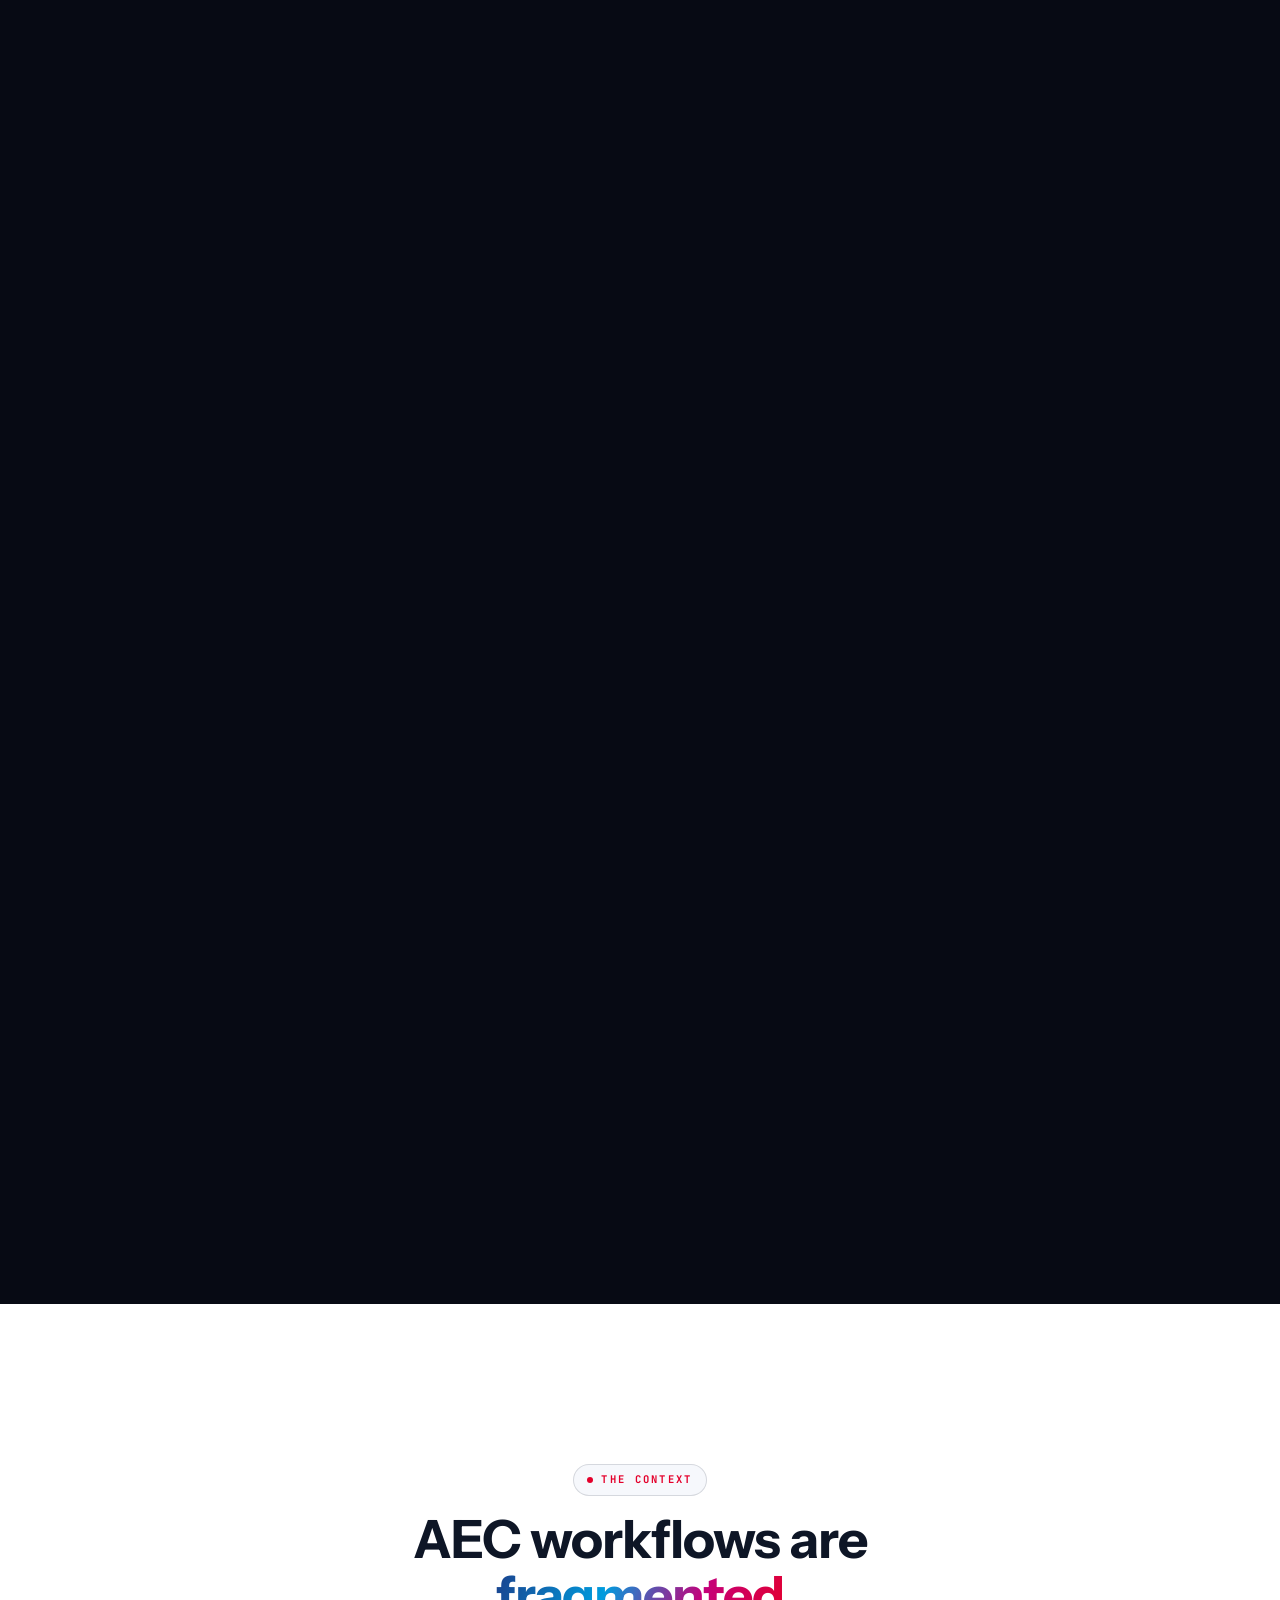
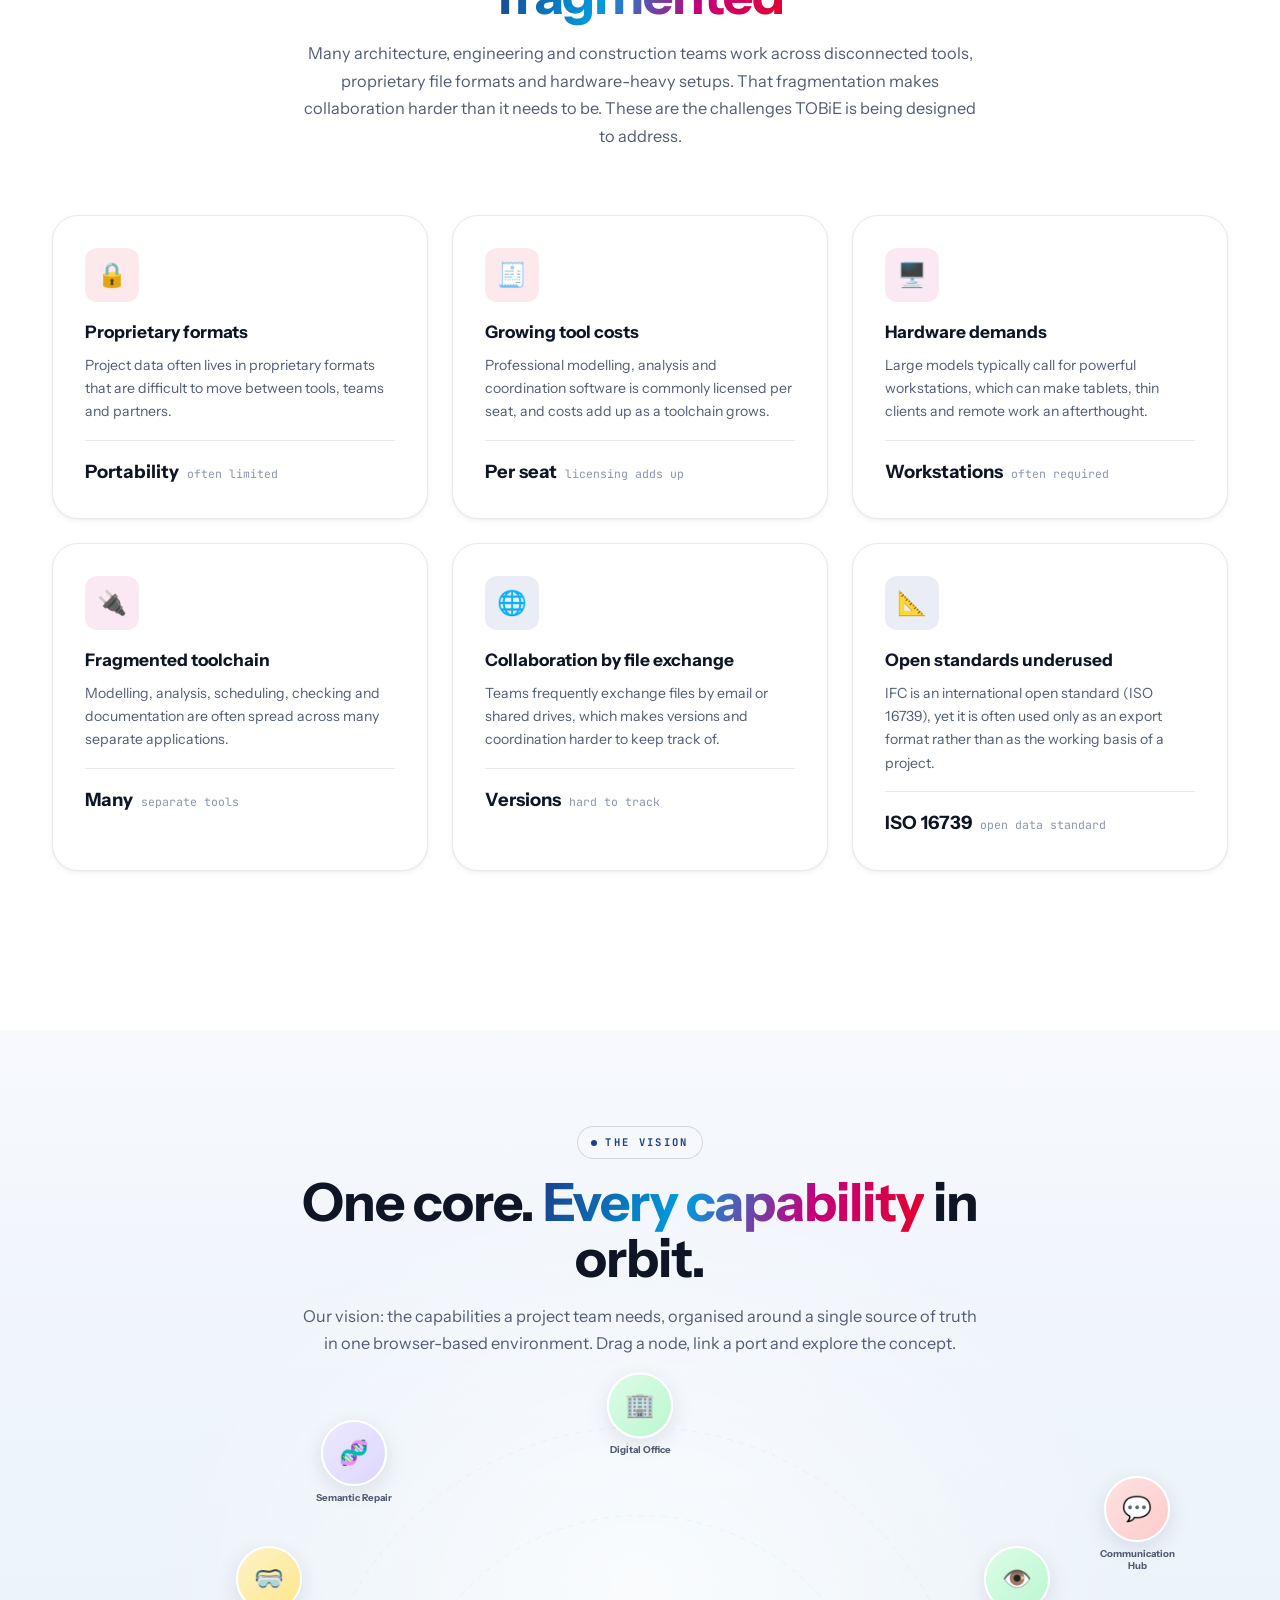
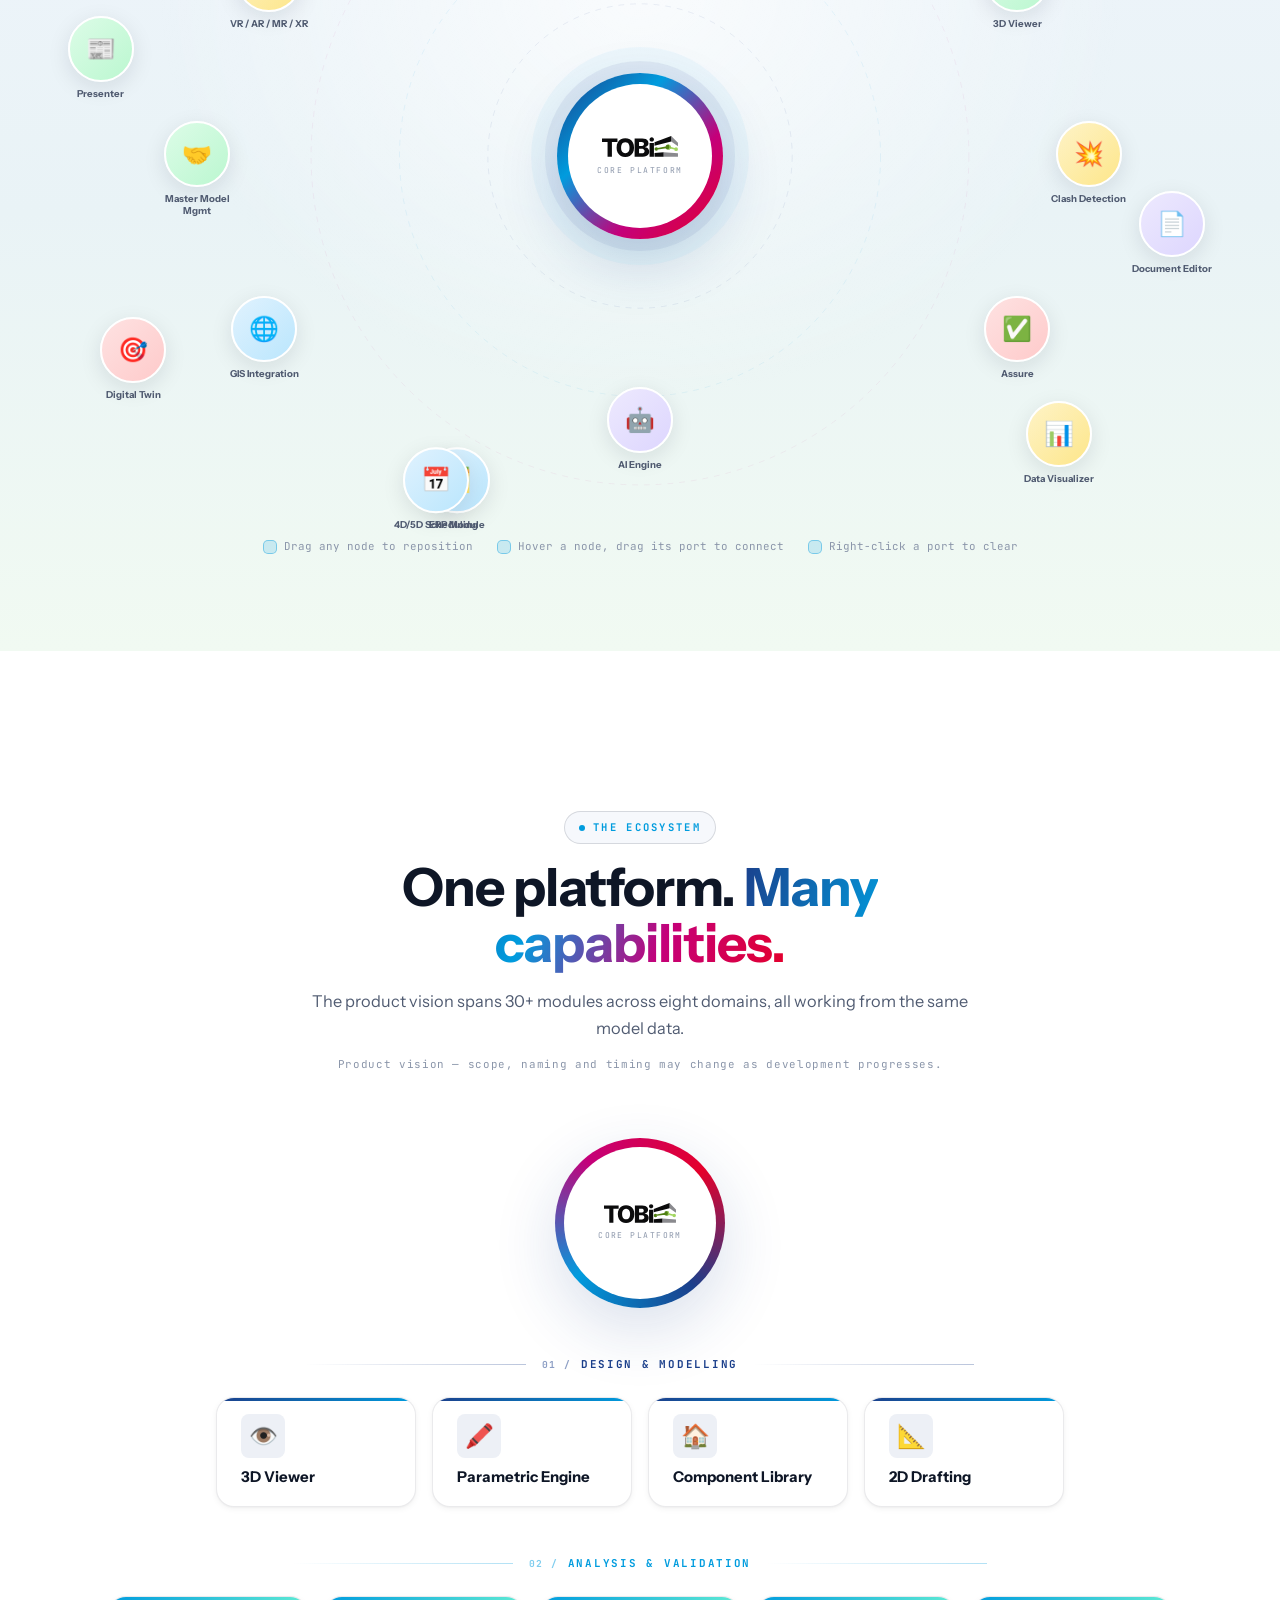
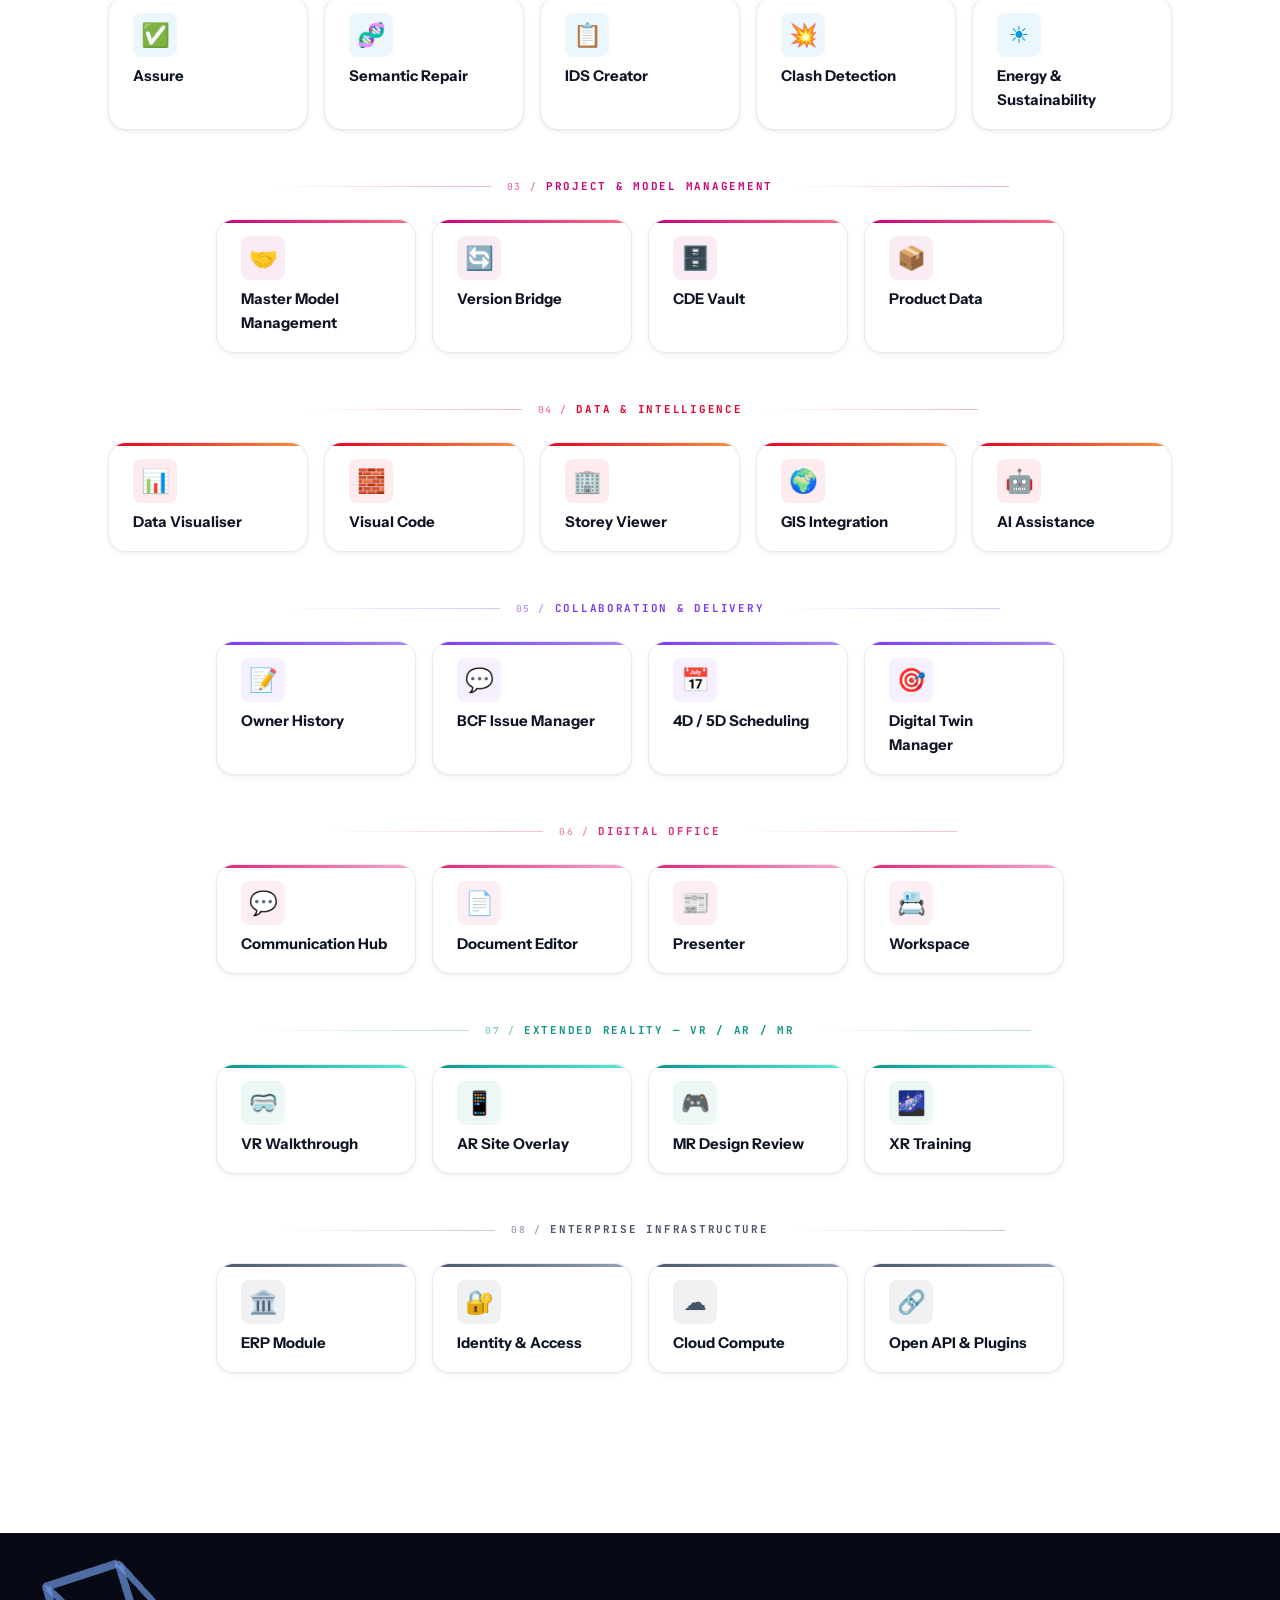
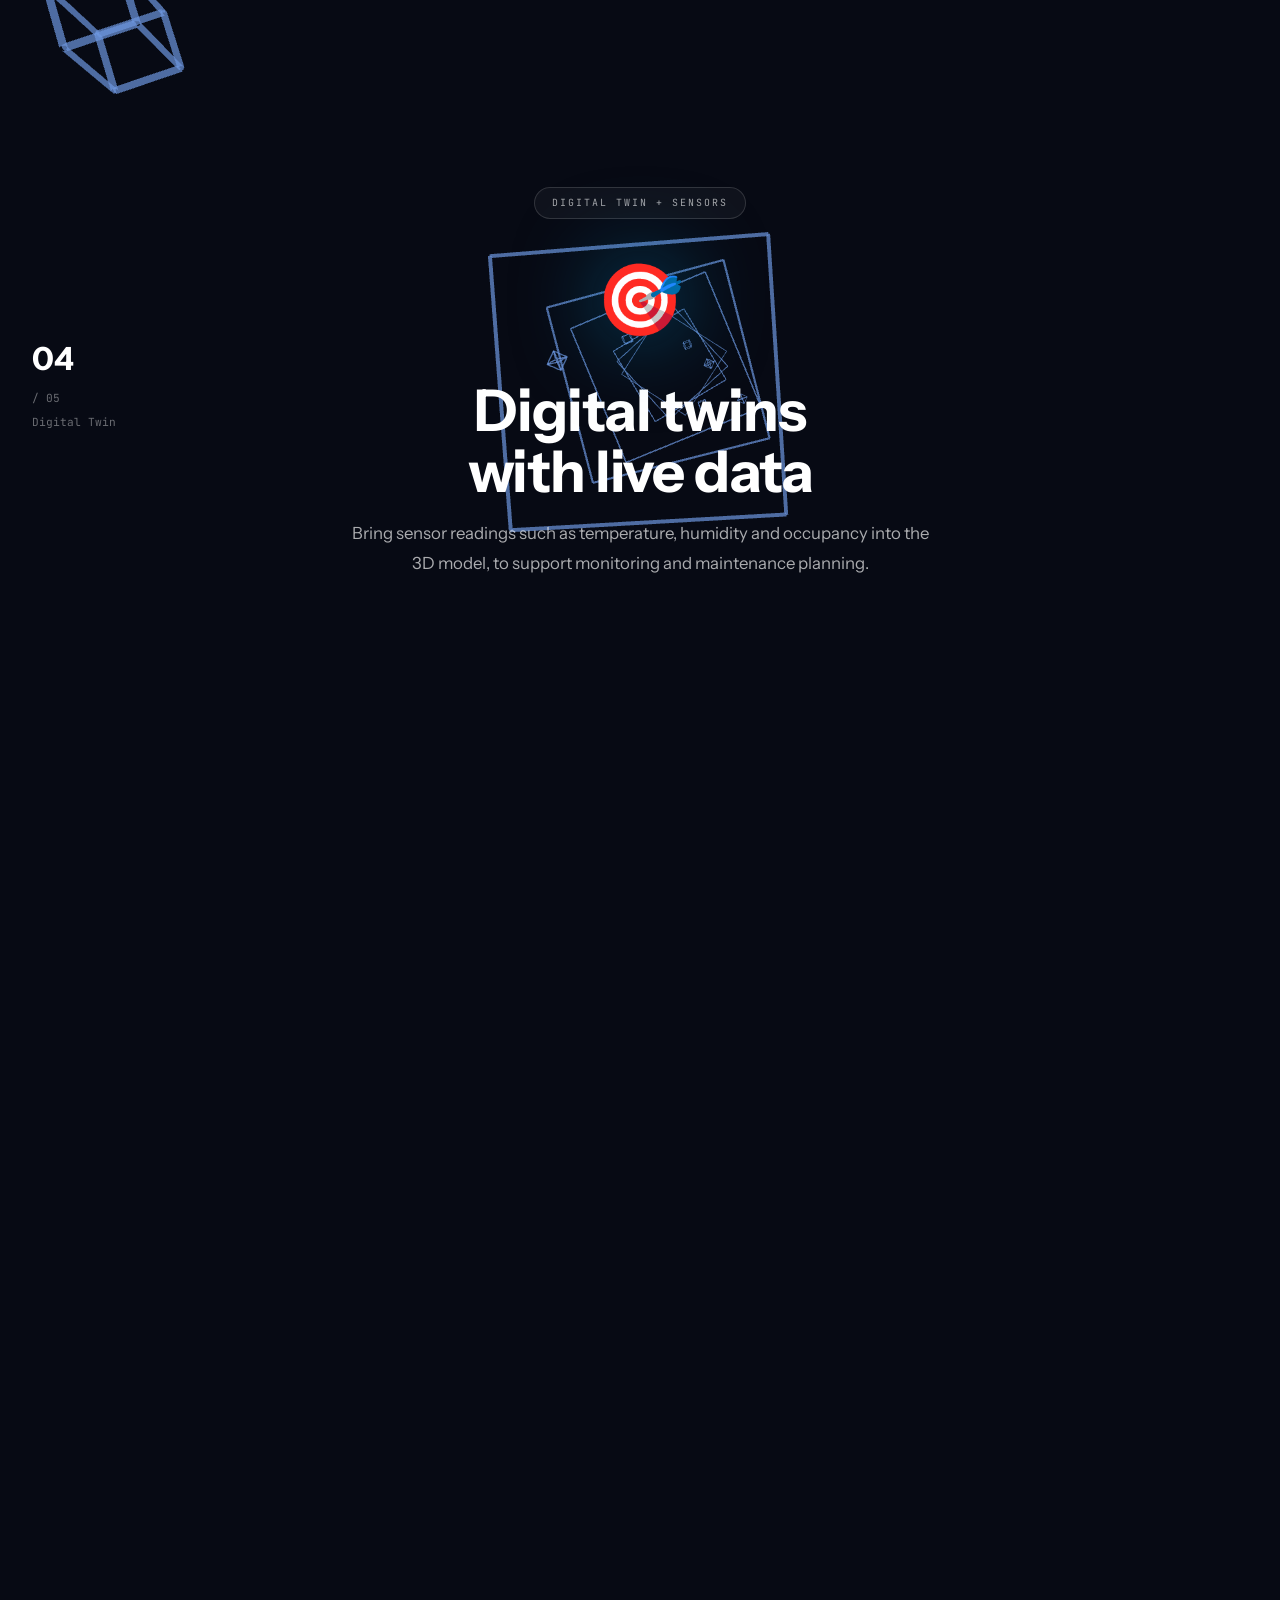
==== commit 7af9a46b: "colour change" ====
--- a/index.html
+++ b/index.html
@@ -6,7 +6,7 @@
 <title>TOBiE | The open-standards BIM intelligence Ecosystem</title>
 <meta name="description" content="TOBiE is a browser-based BIM platform in development at ZERO.BIM, designed around open standards such as IFC. Product vision, planned modules and indicative roadmap.">
 <link rel="canonical" href="https://tobie.io/">
-<meta name="theme-color" content="#0B0B0C">
+<meta name="theme-color" content="#070a14">
 <meta name="referrer" content="strict-origin-when-cross-origin">
 <meta property="og:type" content="website">
 <meta property="og:site_name" content="TOBiE">
@@ -32,12 +32,12 @@
 *{margin:0;padding:0;box-sizing:border-box}
 
 :root{
-  --blue:#0B0B0C; --cyan:#508013; --magenta:#5E5E63; --red:#3F6A0E;
-  --lime:#C1FF72; --ink-i:#0B0B0C;
-  --bg:#ffffff; --bg-soft:#F7F7F5; --bg-mute:#EFEFEC;
-  --night:#0B0B0C; --night-2:#141416;
-  --text:#0B0B0C; --text-2:#4F4F54; --text-3:#7C7C81;
-  --line:rgba(11,11,12,.085); --line-2:rgba(11,11,12,.14);
+  --blue:#1B3F8B; --cyan:#009CDE; --magenta:#C4007A; --red:#E4002B;
+  --lime:#A8E63C; --ink-i:#2A0A14;
+  --bg:#ffffff; --bg-soft:#f6f8fc; --bg-mute:#eef2f8;
+  --night:#070a14; --night-2:#0c1226;
+  --text:#0e1626; --text-2:#515c72; --text-3:#8b96aa;
+  --line:rgba(14,22,38,.085); --line-2:rgba(14,22,38,.14);
   --glass:rgba(255,255,255,.72);
 
   --sp-1:4px; --sp-2:8px; --sp-3:12px; --sp-4:16px; --sp-5:24px;
@@ -45,10 +45,10 @@
 
   --r-xs:8px; --r-sm:12px; --r-md:18px; --r-lg:26px; --r-xl:34px; --r-pill:999px;
 
-  --el-1:0 1px 2px rgba(11,11,12,.04),0 2px 6px rgba(11,11,12,.05);
-  --el-2:0 2px 6px rgba(11,11,12,.05),0 10px 26px rgba(11,11,12,.07);
-  --el-3:0 8px 18px rgba(11,11,12,.07),0 26px 56px rgba(11,11,12,.11);
-  --el-4:0 18px 38px rgba(11,11,12,.10),0 44px 96px rgba(11,11,12,.16);
+  --el-1:0 1px 2px rgba(14,22,38,.04),0 2px 6px rgba(14,22,38,.05);
+  --el-2:0 2px 6px rgba(14,22,38,.05),0 10px 26px rgba(14,22,38,.07);
+  --el-3:0 8px 18px rgba(14,22,38,.07),0 26px 56px rgba(14,22,38,.11);
+  --el-4:0 18px 38px rgba(14,22,38,.10),0 44px 96px rgba(14,22,38,.16);
 
   --ease-out:cubic-bezier(.16,1,.3,1);
   --ease-spring:cubic-bezier(.34,1.28,.5,1);
@@ -60,7 +60,7 @@
 html{scroll-behavior:smooth;scroll-padding-top:84px;font-family:'Instrument Sans',system-ui,sans-serif;
   background:var(--bg);color:var(--text);-webkit-font-smoothing:antialiased;text-rendering:optimizeLegibility}
 body{overflow-x:hidden;background:var(--bg);line-height:1.6}
-::selection{background:rgba(80,128,19,.18);color:var(--blue)}
+::selection{background:rgba(0,156,222,.18);color:var(--blue)}
 ::-webkit-scrollbar{width:9px}
 ::-webkit-scrollbar-track{background:var(--bg-mute)}
 ::-webkit-scrollbar-thumb{background:linear-gradient(var(--cyan),var(--blue));border-radius:9px;border:2px solid var(--bg-mute)}
@@ -85,7 +85,7 @@
 .eyebrow.c{color:var(--cyan)} .eyebrow.c .ed{background:var(--cyan)}
 .eyebrow.m{color:var(--magenta)} .eyebrow.m .ed{background:var(--magenta)}
 .eyebrow.r{color:var(--red)} .eyebrow.r .ed{background:var(--red)}
-.eyebrow.l{color:#508013} .eyebrow.l .ed{background:var(--lime)}
+.eyebrow.l{color:#67901a} .eyebrow.l .ed{background:var(--lime)}
 
 .shead{max-width:680px;margin:0 auto var(--sp-8);text-align:center}
 .shead .eyebrow{margin-bottom:var(--sp-4)}
@@ -126,8 +126,8 @@
     background var(--dur-2) var(--ease-out);will-change:transform}
 .btn:active{transform:scale(.97)}
 .btn-primary{background:linear-gradient(120deg,var(--blue),var(--cyan));color:#fff;
-  box-shadow:0 8px 22px rgba(80,128,19,.32)}
-.btn-primary:hover{transform:translateY(-3px);box-shadow:0 16px 38px rgba(80,128,19,.42)}
+  box-shadow:0 8px 22px rgba(0,156,222,.32)}
+.btn-primary:hover{transform:translateY(-3px);box-shadow:0 16px 38px rgba(0,156,222,.42)}
 .btn-ghost{background:var(--bg);color:var(--text);border-color:var(--line-2);box-shadow:var(--el-1)}
 .btn-ghost:hover{transform:translateY(-3px);box-shadow:var(--el-3)}
 .btn-light{background:#fff;color:var(--text)}
@@ -146,7 +146,7 @@
     border-color var(--dur-3) var(--ease-out),transform var(--dur-3) var(--ease-out),
     box-shadow var(--dur-3) var(--ease-out)}
 nav.scrolled{padding-top:var(--sp-2);padding-bottom:var(--sp-2);
-  border-bottom-color:var(--line);box-shadow:0 6px 30px rgba(11,11,12,.06)}
+  border-bottom-color:var(--line);box-shadow:0 6px 30px rgba(14,22,38,.06)}
 nav.hide{transform:translateY(-102%)}
 .nav-brand{display:flex;align-items:center;gap:var(--sp-3);text-decoration:none}
 .nav-brand .brand-logo{height:30px;transition:height var(--dur-3) var(--ease-out)}
@@ -172,29 +172,29 @@
 #heroGL.ready{opacity:1}
 .hero-bg{position:absolute;inset:0;z-index:0;background:
   radial-gradient(56% 48% at 50% 42%,rgba(255,255,255,.46),rgba(255,255,255,.08) 62%,transparent),
-  linear-gradient(180deg,#F8F8F5,#EDEEE8)}
+  linear-gradient(180deg,#f3f7fd,#e7eff9)}
 .hero-grid{position:absolute;inset:0;z-index:0;pointer-events:none;
-  background-image:linear-gradient(rgba(11,11,12,.05) 1px,transparent 1px),
-    linear-gradient(90deg,rgba(11,11,12,.05) 1px,transparent 1px);
+  background-image:linear-gradient(rgba(14,22,38,.05) 1px,transparent 1px),
+    linear-gradient(90deg,rgba(14,22,38,.05) 1px,transparent 1px);
   background-size:62px 62px;
   -webkit-mask-image:radial-gradient(80% 70% at 50% 44%,#000,transparent 86%);
   mask-image:radial-gradient(80% 70% at 50% 44%,#000,transparent 86%)}
 .hero-orbs{position:absolute;inset:0;z-index:0;overflow:hidden;pointer-events:none}
 .hero-orbs span{position:absolute;border-radius:50%;filter:blur(72px);will-change:transform}
 .hero-orbs span:nth-child(1){width:560px;height:560px;left:-9%;top:0%;
-  background:radial-gradient(circle,rgba(80,128,19,.46),transparent 66%);animation:orb 26s var(--ease-io) infinite}
+  background:radial-gradient(circle,rgba(0,156,222,.46),transparent 66%);animation:orb 26s var(--ease-io) infinite}
 .hero-orbs span:nth-child(2){width:520px;height:520px;right:-7%;top:-4%;
-  background:radial-gradient(circle,rgba(94,94,99,.34),transparent 66%);animation:orb 31s var(--ease-io) infinite reverse}
+  background:radial-gradient(circle,rgba(196,0,122,.34),transparent 66%);animation:orb 31s var(--ease-io) infinite reverse}
 .hero-orbs span:nth-child(3){width:620px;height:620px;left:8%;bottom:-20%;
-  background:radial-gradient(circle,rgba(11,11,12,.36),transparent 66%);animation:orb 35s var(--ease-io) infinite}
+  background:radial-gradient(circle,rgba(27,63,139,.36),transparent 66%);animation:orb 35s var(--ease-io) infinite}
 .hero-orbs span:nth-child(4){width:460px;height:460px;right:9%;bottom:-14%;
-  background:radial-gradient(circle,rgba(193,255,114,.30),transparent 66%);animation:orb 29s var(--ease-io) infinite reverse}
+  background:radial-gradient(circle,rgba(168,230,60,.30),transparent 66%);animation:orb 29s var(--ease-io) infinite reverse}
 .hero-orbs span:nth-child(5){width:400px;height:400px;left:42%;top:30%;
-  background:radial-gradient(circle,rgba(63,106,14,.20),transparent 66%);animation:orb 38s var(--ease-io) infinite}
+  background:radial-gradient(circle,rgba(228,0,43,.20),transparent 66%);animation:orb 38s var(--ease-io) infinite}
 @keyframes orb{0%,100%{transform:translate(0,0) scale(1)}
   33%{transform:translate(64px,42px) scale(1.14)}66%{transform:translate(-46px,30px) scale(.9)}}
 .hero-scrim{position:absolute;inset:0;z-index:2;pointer-events:none;
-  background:radial-gradient(36% 33% at 50% 48%,rgba(247,247,244,.52),transparent 72%)}
+  background:radial-gradient(36% 33% at 50% 48%,rgba(244,248,253,.52),transparent 72%)}
 .hero-inner{position:relative;z-index:3;display:flex;flex-direction:column;align-items:center}
 .hero-badge{display:inline-flex;align-items:center;gap:var(--sp-3);
   padding:.5rem .95rem;border-radius:var(--r-pill);
@@ -205,7 +205,7 @@
 .hero-badge .liv{display:inline-flex;align-items:center;gap:6px}
 .hero-badge .liv b{width:6px;height:6px;border-radius:50%;background:var(--lime);
   animation:liv 2.4s var(--ease-out) infinite}
-@keyframes liv{0%{box-shadow:0 0 0 0 rgba(193,255,114,.6)}70%,100%{box-shadow:0 0 0 9px rgba(193,255,114,0)}}
+@keyframes liv{0%{box-shadow:0 0 0 0 rgba(168,230,60,.6)}70%,100%{box-shadow:0 0 0 9px rgba(168,230,60,0)}}
 .hero-logo{height:clamp(64px,12vw,150px);margin-bottom:var(--sp-5)}
 .hero-h2{font-family:'Instrument Sans',sans-serif;font-weight:500;
   font-size:clamp(1.1rem,2.3vw,1.6rem);letter-spacing:-.01em;margin-bottom:var(--sp-5)}
@@ -251,23 +251,23 @@
 .stack-sticky{position:sticky;top:0;height:100vh;overflow:hidden;
   display:flex;align-items:center;justify-content:center}
 .stack-bg{position:absolute;inset:0;z-index:0;background:
-  radial-gradient(60% 60% at 50% 44%,#1A1D16 0%,#111210 48%,#0B0B0C 100%)}
+  radial-gradient(60% 60% at 50% 44%,#10183a 0%,#0a0e22 48%,#070a14 100%)}
 .stack-bg::before{content:'';position:absolute;inset:0;
-  background-image:linear-gradient(rgba(255,255,255,.06) 1px,transparent 1px),
-    linear-gradient(90deg,rgba(255,255,255,.06) 1px,transparent 1px);
+  background-image:linear-gradient(rgba(120,160,255,.06) 1px,transparent 1px),
+    linear-gradient(90deg,rgba(120,160,255,.06) 1px,transparent 1px);
   background-size:80px 80px;
   -webkit-mask-image:radial-gradient(60% 60% at 50% 46%,#000,transparent 78%);
   mask-image:radial-gradient(60% 60% at 50% 46%,#000,transparent 78%)}
 .stack-glow{position:absolute;left:50%;top:46%;width:680px;height:680px;
   transform:translate(-50%,-50%);border-radius:50%;z-index:0;pointer-events:none;
-  background:radial-gradient(circle,rgba(80,128,19,.22),transparent 62%);filter:blur(28px)}
+  background:radial-gradient(circle,rgba(0,156,222,.22),transparent 62%);filter:blur(28px)}
 .stack-stage{position:absolute;inset:0;z-index:2;
   perspective:1500px;perspective-origin:50% 56%}
 .stack-scene{position:absolute;left:50%;top:56%;width:0;height:0;
   transform-style:preserve-3d;will-change:transform}
 .app-win{position:absolute;width:440px;height:288px;left:-220px;top:-144px;
   border-radius:14px;overflow:hidden;backface-visibility:hidden;
-  background:#141416;border:1px solid rgba(255,255,255,.12);
+  background:#0e1426;border:1px solid rgba(255,255,255,.12);
   box-shadow:0 50px 110px rgba(0,0,0,.62);will-change:transform,opacity}
 .aw-bar{display:flex;align-items:center;gap:7px;padding:9px 13px;
   background:rgba(255,255,255,.045);border-bottom:1px solid rgba(255,255,255,.07)}
@@ -277,7 +277,7 @@
 .aw-body{position:relative;height:calc(100% - 39px);padding:18px;display:flex;
   flex-direction:column;justify-content:space-between;overflow:hidden}
 .aw-body::before{content:'';position:absolute;inset:0;opacity:.5;
-  background:radial-gradient(120% 90% at 88% 0%,var(--awc,#508013),transparent 60%)}
+  background:radial-gradient(120% 90% at 88% 0%,var(--awc,#009CDE),transparent 60%)}
 .aw-tag{position:relative;font-family:'JetBrains Mono',monospace;font-size:.55rem;
   letter-spacing:.14em;text-transform:uppercase;color:rgba(255,255,255,.5)}
 .aw-name{position:relative;font-family:'Instrument Sans',sans-serif;font-size:1.5rem;
@@ -285,7 +285,7 @@
 .aw-glyph{position:relative;font-size:2.4rem;line-height:1;filter:saturate(1.2)}
 .aw-rows{position:relative;display:flex;flex-direction:column;gap:6px}
 .aw-rows span{height:7px;border-radius:4px;background:rgba(255,255,255,.13)}
-.aw-rows span:nth-child(1){width:82%;background:var(--awc,#508013);opacity:.85}
+.aw-rows span:nth-child(1){width:82%;background:var(--awc,#009CDE);opacity:.85}
 .aw-rows span:nth-child(2){width:62%}
 .aw-rows span:nth-child(3){width:71%}
 .stack-head{position:absolute;left:0;right:0;top:13%;z-index:5;text-align:center;
@@ -314,15 +314,15 @@
   transition:transform var(--dur-3) var(--ease-out),box-shadow var(--dur-3) var(--ease-out),
     border-color var(--dur-3) var(--ease-out);will-change:transform;transform-style:preserve-3d}
 .prob-card::after{content:'';position:absolute;inset:0;border-radius:inherit;opacity:0;
-  background:radial-gradient(420px circle at var(--mx,50%) var(--my,0%),rgba(80,128,19,.10),transparent 62%);
+  background:radial-gradient(420px circle at var(--mx,50%) var(--my,0%),rgba(0,156,222,.10),transparent 62%);
   transition:opacity var(--dur-3) var(--ease-out);pointer-events:none}
 .prob-card:hover{box-shadow:var(--el-3);border-color:var(--line-2)}
 .prob-card:hover::after{opacity:1}
 .prob-ic{width:54px;height:54px;border-radius:var(--r-sm);display:flex;align-items:center;
   justify-content:center;font-size:1.5rem;margin-bottom:var(--sp-4);transform:translateZ(42px)}
-.prob-card.r .prob-ic{background:rgba(63,106,14,.09);color:var(--red)}
-.prob-card.m .prob-ic{background:rgba(94,94,99,.09);color:var(--magenta)}
-.prob-card.b .prob-ic{background:rgba(11,11,12,.09);color:var(--blue)}
+.prob-card.r .prob-ic{background:rgba(228,0,43,.09);color:var(--red)}
+.prob-card.m .prob-ic{background:rgba(196,0,122,.09);color:var(--magenta)}
+.prob-card.b .prob-ic{background:rgba(27,63,139,.09);color:var(--blue)}
 .prob-card h3{font-family:'Instrument Sans',sans-serif;font-size:1.08rem;font-weight:600;
   margin-bottom:var(--sp-2);transform:translateZ(28px)}
 .prob-card p{font-size:.88rem;color:var(--text-2);line-height:1.66;transform:translateZ(15px)}
@@ -335,7 +335,7 @@
 #problem .wrap{position:relative;z-index:1}
 .draw-lines{position:absolute;inset:0;width:100%;height:100%;z-index:0;pointer-events:none}
 .dl-path{fill:none;stroke-width:2.6;stroke-linecap:round;
-  filter:drop-shadow(0 0 7px rgba(80,128,19,.3))}
+  filter:drop-shadow(0 0 7px rgba(0,156,222,.3))}
 .dl-node{fill:#fff;stroke-width:3.4;opacity:0;transform-box:fill-box;transform-origin:center}
 .dl-tip{opacity:0}
 
@@ -344,7 +344,7 @@
 .revolution-canvas{width:100%;min-height:940px;position:relative;display:flex;
   align-items:center;justify-content:center;padding:var(--sp-9) var(--sp-6);
   background:radial-gradient(50% 44% at 50% 46%,rgba(255,255,255,.7),transparent 75%),
-    linear-gradient(180deg,#F8F8F6,#F1F2EE 34%,#EEF3E6 64%,#F5F9EE)}
+    linear-gradient(180deg,#f7f9fd,#eef4fb 34%,#e9f3f6 64%,#f1faf2)}
 .revolution-inner{max-width:1180px;width:100%;position:relative}
 .revolution-header{text-align:center;margin-bottom:var(--sp-7)}
 .rev-hub{width:100%;max-width:1080px;margin:0 auto;position:relative;min-height:700px}
@@ -352,40 +352,40 @@
   width:166px;height:166px;border-radius:50%;z-index:10;
   background:linear-gradient(135deg,var(--blue),var(--cyan),var(--magenta),var(--red));
   display:flex;align-items:center;justify-content:center;
-  box-shadow:0 0 0 12px rgba(11,11,12,.07),0 0 0 26px rgba(80,128,19,.045),0 22px 60px rgba(11,11,12,.2)}
+  box-shadow:0 0 0 12px rgba(27,63,139,.07),0 0 0 26px rgba(0,156,222,.045),0 22px 60px rgba(27,63,139,.2)}
 .rev-center-inner{width:144px;height:144px;border-radius:50%;background:#fff;display:flex;
   align-items:center;justify-content:center;flex-direction:column;gap:7px}
 .rev-center-inner .brand-logo{height:21px}
 .rev-center-inner span{font-family:'JetBrains Mono',monospace;font-size:.5rem;
   letter-spacing:.2em;color:var(--text-3);text-transform:uppercase}
 .rev-orbit{position:absolute;left:50%;top:50%;border-radius:50%;
-  border:1px dashed rgba(11,11,12,.08);transform:translate(-50%,-50%)}
+  border:1px dashed rgba(14,22,38,.08);transform:translate(-50%,-50%)}
 .rev-orbit.r1{width:320px;height:320px} .rev-orbit.r2{width:500px;height:500px}
 .rev-orbit.r3{width:680px;height:680px}
 .rev-node{position:absolute;z-index:5;display:flex;flex-direction:column;align-items:center;
   gap:.35rem;transition:transform var(--dur-2) var(--ease-spring)}
 .rev-node:hover{transform:scale(1.12)}
 .rev-node .node-circle{width:66px;height:66px;border-radius:50%;display:flex;align-items:center;
-  justify-content:center;font-size:1.5rem;box-shadow:0 6px 22px rgba(11,11,12,.1);border:2px solid #fff}
+  justify-content:center;font-size:1.5rem;box-shadow:0 6px 22px rgba(14,22,38,.1);border:2px solid #fff}
 .rev-node .node-label{font-family:'Instrument Sans',sans-serif;font-size:.6rem;font-weight:600;
   text-align:center;color:var(--text-2);max-width:86px;line-height:1.3}
-.rev-node.blue .node-circle{background:linear-gradient(135deg,#F4F4F2,#E6E6E2);color:var(--blue)}
-.rev-node.green .node-circle{background:linear-gradient(135deg,#F3FBE6,#E2F4C8);color:var(--cyan)}
-.rev-node.orange .node-circle{background:linear-gradient(135deg,#F1F1EE,#DFDFDA);color:var(--magenta)}
-.rev-node.red .node-circle{background:linear-gradient(135deg,#ECF5DE,#D8EBBB);color:var(--red)}
-.rev-node.purple .node-circle{background:linear-gradient(135deg,#F5F5F3,#E8E8E5);color:#28282C}
+.rev-node.blue .node-circle{background:linear-gradient(135deg,#e0f2fe,#bae6fd);color:var(--blue)}
+.rev-node.green .node-circle{background:linear-gradient(135deg,#dcfce7,#bbf7d0);color:var(--cyan)}
+.rev-node.orange .node-circle{background:linear-gradient(135deg,#fef3c7,#fde68a);color:var(--magenta)}
+.rev-node.red .node-circle{background:linear-gradient(135deg,#fee2e2,#fecaca);color:var(--red)}
+.rev-node.purple .node-circle{background:linear-gradient(135deg,#ede9fe,#ddd6fe);color:#7c3aed}
 .rev-connectors{position:absolute;top:0;left:0;width:100%;height:100%;pointer-events:none;z-index:1}
 @keyframes xrFloat{0%,100%{transform:translateY(0)}50%{transform:translateY(-12px)}}
 .rev-hint{text-align:center;margin-top:var(--sp-6);font-family:'JetBrains Mono',monospace;
   font-size:.68rem;color:var(--text-3);display:flex;gap:var(--sp-5);justify-content:center;flex-wrap:wrap}
 .rev-hint span{display:inline-flex;align-items:center;gap:7px}
-.rev-hint i{width:14px;height:14px;border-radius:5px;background:rgba(80,128,19,.16);
-  border:1px solid rgba(80,128,19,.4);font-style:normal}
+.rev-hint i{width:14px;height:14px;border-radius:5px;background:rgba(0,156,222,.16);
+  border:1px solid rgba(0,156,222,.4);font-style:normal}
 
 /* ============================================================  ECOSYSTEM  */
 .eco-center{width:170px;height:170px;border-radius:50%;margin:0 auto var(--sp-2);position:relative;
   background:conic-gradient(from 140deg,var(--blue),var(--cyan),var(--magenta),var(--red),var(--blue));
-  display:flex;align-items:center;justify-content:center;box-shadow:0 22px 64px rgba(11,11,12,.16)}
+  display:flex;align-items:center;justify-content:center;box-shadow:0 22px 64px rgba(27,63,139,.16)}
 .eco-center::before{content:'';position:absolute;inset:9px;border-radius:50%;background:#fff}
 .eco-center .ecc{position:relative;display:flex;flex-direction:column;align-items:center;gap:6px}
 .eco-center .ecc .brand-logo{height:20px}
@@ -396,14 +396,14 @@
   letter-spacing:.16em;text-transform:uppercase;white-space:nowrap}
 .ring-label::before,.ring-label::after{content:'';flex:1;height:1px;max-width:220px}
 .ring-label .rn{font-size:.6rem;opacity:.5}
-.rl-blue span{color:var(--blue)} .rl-blue::before,.rl-blue::after{background:linear-gradient(90deg,transparent,rgba(11,11,12,.3))}
-.rl-cyan span{color:var(--cyan)} .rl-cyan::before,.rl-cyan::after{background:linear-gradient(90deg,transparent,rgba(80,128,19,.3))}
-.rl-mag span{color:var(--magenta)} .rl-mag::before,.rl-mag::after{background:linear-gradient(90deg,transparent,rgba(94,94,99,.3))}
-.rl-red span{color:var(--red)} .rl-red::before,.rl-red::after{background:linear-gradient(90deg,transparent,rgba(63,106,14,.3))}
-.rl-purple span{color:#28282C} .rl-purple::before,.rl-purple::after{background:linear-gradient(90deg,transparent,rgba(40,40,44,.3))}
-.rl-pink span{color:#508013} .rl-pink::before,.rl-pink::after{background:linear-gradient(90deg,transparent,rgba(80,128,19,.3))}
-.rl-teal span{color:#3F6A0E} .rl-teal::before,.rl-teal::after{background:linear-gradient(90deg,transparent,rgba(63,106,14,.3))}
-.rl-slate span{color:#5E5E63} .rl-slate::before,.rl-slate::after{background:linear-gradient(90deg,transparent,rgba(94,94,99,.3))}
+.rl-blue span{color:var(--blue)} .rl-blue::before,.rl-blue::after{background:linear-gradient(90deg,transparent,rgba(27,63,139,.3))}
+.rl-cyan span{color:var(--cyan)} .rl-cyan::before,.rl-cyan::after{background:linear-gradient(90deg,transparent,rgba(0,156,222,.3))}
+.rl-mag span{color:var(--magenta)} .rl-mag::before,.rl-mag::after{background:linear-gradient(90deg,transparent,rgba(196,0,122,.3))}
+.rl-red span{color:var(--red)} .rl-red::before,.rl-red::after{background:linear-gradient(90deg,transparent,rgba(228,0,43,.3))}
+.rl-purple span{color:#7c3aed} .rl-purple::before,.rl-purple::after{background:linear-gradient(90deg,transparent,rgba(124,58,237,.3))}
+.rl-pink span{color:#db2777} .rl-pink::before,.rl-pink::after{background:linear-gradient(90deg,transparent,rgba(219,39,119,.3))}
+.rl-teal span{color:#0d9488} .rl-teal::before,.rl-teal::after{background:linear-gradient(90deg,transparent,rgba(13,148,136,.3))}
+.rl-slate span{color:#475569} .rl-slate::before,.rl-slate::after{background:linear-gradient(90deg,transparent,rgba(71,85,105,.3))}
 .eco-ring{display:flex;flex-wrap:wrap;justify-content:center;gap:var(--sp-4);perspective:1300px}
 .mod-card{background:var(--bg);border:1px solid var(--line);border-radius:var(--r-md);
   padding:var(--sp-4) var(--sp-5);width:200px;box-shadow:var(--el-1);position:relative;overflow:hidden;
@@ -426,23 +426,23 @@
 .mod-card:hover .mod-tag,.mod-card:focus-within .mod-tag{max-height:30px;opacity:1;margin-top:var(--sp-3)}
 .badge-built{font-family:'JetBrains Mono',monospace;font-size:.5rem;font-weight:600;
   padding:.12rem .42rem;border-radius:5px;letter-spacing:.06em;
-  background:rgba(193,255,114,.2);color:#3F6A0E;border:1px solid rgba(193,255,114,.5)}
+  background:rgba(168,230,60,.2);color:#4d7c0f;border:1px solid rgba(168,230,60,.5)}
 .c-blue::before{background:linear-gradient(90deg,var(--blue),var(--cyan))}
-.c-blue .mod-ic{background:rgba(11,11,12,.08);color:var(--blue)} .c-blue .mod-tag{background:rgba(11,11,12,.08);color:var(--blue)}
-.c-cyan::before{background:linear-gradient(90deg,var(--cyan),#C1FF72)}
-.c-cyan .mod-ic{background:rgba(80,128,19,.08);color:var(--cyan)} .c-cyan .mod-tag{background:rgba(80,128,19,.08);color:var(--cyan)}
-.c-mag::before{background:linear-gradient(90deg,var(--magenta),#A2D660)}
-.c-mag .mod-ic{background:rgba(94,94,99,.08);color:var(--magenta)} .c-mag .mod-tag{background:rgba(94,94,99,.08);color:var(--magenta)}
-.c-red::before{background:linear-gradient(90deg,var(--red),#A2D660)}
-.c-red .mod-ic{background:rgba(63,106,14,.08);color:var(--red)} .c-red .mod-tag{background:rgba(63,106,14,.08);color:var(--red)}
-.c-purple::before{background:linear-gradient(90deg,#28282C,#8A8A8E)}
-.c-purple .mod-ic{background:rgba(40,40,44,.08);color:#28282C} .c-purple .mod-tag{background:rgba(40,40,44,.08);color:#28282C}
-.c-pink::before{background:linear-gradient(90deg,#508013,#C1FF72)}
-.c-pink .mod-ic{background:rgba(80,128,19,.08);color:#508013} .c-pink .mod-tag{background:rgba(80,128,19,.08);color:#508013}
-.c-teal::before{background:linear-gradient(90deg,#3F6A0E,#C1FF72)}
-.c-teal .mod-ic{background:rgba(63,106,14,.08);color:#3F6A0E} .c-teal .mod-tag{background:rgba(63,106,14,.08);color:#3F6A0E}
-.c-slate::before{background:linear-gradient(90deg,#5E5E63,#D6D6D6)}
-.c-slate .mod-ic{background:rgba(94,94,99,.08);color:#5E5E63} .c-slate .mod-tag{background:rgba(94,94,99,.08);color:#5E5E63}
+.c-blue .mod-ic{background:rgba(27,63,139,.08);color:var(--blue)} .c-blue .mod-tag{background:rgba(27,63,139,.08);color:var(--blue)}
+.c-cyan::before{background:linear-gradient(90deg,var(--cyan),#5eead4)}
+.c-cyan .mod-ic{background:rgba(0,156,222,.08);color:var(--cyan)} .c-cyan .mod-tag{background:rgba(0,156,222,.08);color:var(--cyan)}
+.c-mag::before{background:linear-gradient(90deg,var(--magenta),#fb7185)}
+.c-mag .mod-ic{background:rgba(196,0,122,.08);color:var(--magenta)} .c-mag .mod-tag{background:rgba(196,0,122,.08);color:var(--magenta)}
+.c-red::before{background:linear-gradient(90deg,var(--red),#fb923c)}
+.c-red .mod-ic{background:rgba(228,0,43,.08);color:var(--red)} .c-red .mod-tag{background:rgba(228,0,43,.08);color:var(--red)}
+.c-purple::before{background:linear-gradient(90deg,#7c3aed,#a78bfa)}
+.c-purple .mod-ic{background:rgba(124,58,237,.08);color:#7c3aed} .c-purple .mod-tag{background:rgba(124,58,237,.08);color:#7c3aed}
+.c-pink::before{background:linear-gradient(90deg,#db2777,#f9a8d4)}
+.c-pink .mod-ic{background:rgba(219,39,119,.08);color:#db2777} .c-pink .mod-tag{background:rgba(219,39,119,.08);color:#db2777}
+.c-teal::before{background:linear-gradient(90deg,#0d9488,#5eead4)}
+.c-teal .mod-ic{background:rgba(13,148,136,.08);color:#0d9488} .c-teal .mod-tag{background:rgba(13,148,136,.08);color:#0d9488}
+.c-slate::before{background:linear-gradient(90deg,#475569,#94a3b8)}
+.c-slate .mod-ic{background:rgba(71,85,105,.08);color:#475569} .c-slate .mod-tag{background:rgba(71,85,105,.08);color:#475569}
 
 /* ============================================================  XR  */
 .xr-section{position:relative;background:var(--night);color:#fff;height:560vh}
@@ -455,7 +455,7 @@
   transition:opacity .7s var(--ease-out),transform .9s var(--ease-out)}
 .xr-panel.active{opacity:1;transform:none;pointer-events:auto}
 .xr-content{text-align:center;max-width:780px;padding:var(--sp-6);position:relative;z-index:10}
-.xr-ic{font-size:4.4rem;margin-bottom:var(--sp-5);filter:drop-shadow(0 0 44px rgba(80,128,19,.55))}
+.xr-ic{font-size:4.4rem;margin-bottom:var(--sp-5);filter:drop-shadow(0 0 44px rgba(0,156,222,.55))}
 .xr-tag{display:inline-flex;align-items:center;gap:8px;font-family:'JetBrains Mono',monospace;
   font-size:.62rem;letter-spacing:.2em;text-transform:uppercase;padding:.45rem 1.1rem;
   border-radius:var(--r-pill);margin-bottom:var(--sp-5);border:1px solid rgba(255,255,255,.14);
@@ -493,7 +493,7 @@
   border-radius:2px;transform:rotate(45deg);background:var(--ac)}
 .biz-card:nth-child(1){--ac:var(--blue)} .biz-card:nth-child(2){--ac:var(--cyan)}
 .biz-card:nth-child(3){--ac:var(--magenta)} .biz-card:nth-child(4){--ac:var(--red)}
-.biz-card:nth-child(5){--ac:#28282C} .biz-card:nth-child(6){--ac:#3F6A0E}
+.biz-card:nth-child(5){--ac:#7c3aed} .biz-card:nth-child(6){--ac:#0d9488}
 .biz-ic{background:color-mix(in srgb,var(--ac) 10%,transparent);color:var(--ac)}
 .biz-card::before{content:'';position:absolute;left:0;top:0;bottom:0;width:3px;background:var(--ac)}
 
@@ -514,14 +514,14 @@
 .uc-card p{font-size:.85rem;color:var(--text-2);line-height:1.68;transform:translateZ(12px)}
 .uc-card:nth-child(1){--ac:var(--blue)} .uc-card:nth-child(2){--ac:var(--cyan)}
 .uc-card:nth-child(3){--ac:var(--magenta)} .uc-card:nth-child(4){--ac:var(--red)}
-.uc-card:nth-child(5){--ac:#28282C} .uc-card:nth-child(6){--ac:#3F6A0E}
-.uc-card:nth-child(7){--ac:#508013} .uc-card:nth-child(8){--ac:#5E5E63}
+.uc-card:nth-child(5){--ac:#7c3aed} .uc-card:nth-child(6){--ac:#0d9488}
+.uc-card:nth-child(7){--ac:#db2777} .uc-card:nth-child(8){--ac:#475569}
 .uc-num{background:color-mix(in srgb,var(--ac) 12%,transparent);color:var(--ac)}
 
 /* ============================================================  ROADMAP  */
 .timeline{position:relative;max-width:980px;margin:0 auto;padding:var(--sp-5) 0}
 .timeline::before{content:'';position:absolute;left:50%;top:0;bottom:0;width:2px;transform:translateX(-50%);
-  background:linear-gradient(var(--blue),var(--cyan),var(--magenta),var(--red),#28282C)}
+  background:linear-gradient(var(--blue),var(--cyan),var(--magenta),var(--red),#7c3aed)}
 .tl-item{display:flex;align-items:center;margin-bottom:var(--sp-6);position:relative}
 .tl-item:nth-child(odd){flex-direction:row-reverse;text-align:right}
 .tl-content{width:44%;padding:var(--sp-5);background:var(--bg);border:1px solid var(--line);
@@ -533,16 +533,16 @@
 .tl-content h3{font-family:'Instrument Sans',sans-serif;font-size:1.05rem;font-weight:600;margin-bottom:var(--sp-2)}
 .tl-content p{font-size:.82rem;color:var(--text-2);line-height:1.6}
 .tl-dot{width:20px;height:20px;border-radius:50%;border:3px solid #fff;position:absolute;
-  left:50%;transform:translateX(-50%);z-index:2;box-shadow:0 0 0 4px rgba(11,11,12,.05)}
+  left:50%;transform:translateX(-50%);z-index:2;box-shadow:0 0 0 4px rgba(14,22,38,.05)}
 .tl-item:nth-child(1) .tl-phase{color:var(--blue)} .tl-item:nth-child(1) .tl-dot{background:var(--blue)}
 .tl-item:nth-child(2) .tl-phase{color:var(--cyan)} .tl-item:nth-child(2) .tl-dot{background:var(--cyan)}
 .tl-item:nth-child(3) .tl-phase{color:var(--magenta)} .tl-item:nth-child(3) .tl-dot{background:var(--magenta)}
 .tl-item:nth-child(4) .tl-phase{color:var(--red)} .tl-item:nth-child(4) .tl-dot{background:var(--red)}
-.tl-item:nth-child(5) .tl-phase{color:#28282C} .tl-item:nth-child(5) .tl-dot{background:#28282C}
+.tl-item:nth-child(5) .tl-phase{color:#7c3aed} .tl-item:nth-child(5) .tl-dot{background:#7c3aed}
 
 /* ============================================================  CTA + FOOTER  */
 .cta-band{position:relative;overflow:hidden;border-radius:var(--r-xl);
-  background:linear-gradient(135deg,#0B0B0C,#171B11 50%,#0B0B0C);
+  background:linear-gradient(135deg,#0c1430,#10204e 45%,#0a2030);
   padding:var(--sp-9) var(--sp-7);text-align:center;color:#fff;box-shadow:var(--el-4)}
 .cta-band .cta-grid{position:absolute;inset:0;opacity:.5;
   background-image:linear-gradient(rgba(255,255,255,.05) 1px,transparent 1px),
@@ -558,8 +558,8 @@
   text-transform:uppercase;color:#fff;background:rgba(255,255,255,.08);
   border:1px solid rgba(255,255,255,.18);padding:.4rem .85rem;border-radius:var(--r-pill);
   margin-bottom:var(--sp-5)}
-.cta-pill .cta-dot{width:7px;height:7px;border-radius:50%;background:#C1FF72;
-  box-shadow:0 0 10px rgba(193,255,114,.8);animation:cta-pulse 1.8s ease-in-out infinite}
+.cta-pill .cta-dot{width:7px;height:7px;border-radius:50%;background:#a8e63c;
+  box-shadow:0 0 10px rgba(168,230,60,.8);animation:cta-pulse 1.8s ease-in-out infinite}
 @keyframes cta-pulse{0%,100%{opacity:1}50%{opacity:.45}}
 footer{background:var(--night);color:rgba(255,255,255,.7);padding:var(--sp-9) 0 var(--sp-6)}
 .foot-top{display:flex;justify-content:space-between;gap:var(--sp-7);flex-wrap:wrap;
@@ -619,7 +619,7 @@
   /* hero */
   .hero{padding:var(--sp-11) var(--sp-4) var(--sp-8)}
   .hero-scrim{background:radial-gradient(74% 56% at 50% 46%,
-    rgba(247,247,244,.9),rgba(247,247,244,.4) 74%,transparent)}
+    rgba(244,248,253,.9),rgba(244,248,253,.4) 74%,transparent)}
   .hero-tag{font-size:.95rem;line-height:1.7}
   .hero-cta{flex-direction:column;width:100%;gap:var(--sp-3)}
   .hero-cta .btn{width:100%;justify-content:center}
@@ -652,40 +652,15 @@
   .reveal,.reveal-z,.reveal-l,.reveal-r{opacity:1!important;transform:none!important}
 }
 
-/* ============================================================  BRAND v2 — TOBiE kit, Aug 2026  */
-::selection{background:rgba(193,255,114,.6);color:#0B0B0C}
-::-webkit-scrollbar-thumb{background:linear-gradient(#508013,#0B0B0C)}
-.gtxt{background:linear-gradient(110deg,#0B0B0C 0%,#2F4A0B 48%,#508013 100%);
-  -webkit-background-clip:text;background-clip:text;-webkit-text-fill-color:transparent}
-.stack .gtxt,.xr-section .gtxt,.cta-band .gtxt{background:linear-gradient(110deg,#FFFFFF 10%,#C1FF72 100%);
-  -webkit-background-clip:text;background-clip:text}
-.btn-primary{background:#0B0B0C;color:#fff;box-shadow:0 8px 22px rgba(11,11,12,.22)}
-.btn-primary:hover{box-shadow:0 16px 38px rgba(80,128,19,.34)}
-.btn-primary .arw{color:#C1FF72}
-.btn:focus-visible,.nav-links a:focus-visible,.foot-col a:focus-visible,.foot-col button:focus-visible{outline:2px solid #508013;outline-offset:3px}
+/* ============================================================  INTERIM SITE ADDITIONS (original colour theme)  */
+.btn:focus-visible,.nav-links a:focus-visible,.foot-col a:focus-visible,.foot-col button:focus-visible{outline:2px solid var(--cyan);outline-offset:3px}
 .hero-title{margin:0;line-height:0}
-.hero-orbs span:nth-child(1){background:radial-gradient(circle,rgba(193,255,114,.40),transparent 66%)}
-.hero-orbs span:nth-child(2){background:radial-gradient(circle,rgba(138,138,142,.20),transparent 66%)}
-.hero-orbs span:nth-child(3){background:radial-gradient(circle,rgba(162,214,96,.24),transparent 66%)}
-.hero-orbs span:nth-child(4){background:radial-gradient(circle,rgba(193,255,114,.30),transparent 66%)}
-.hero-orbs span:nth-child(5){background:radial-gradient(circle,rgba(214,214,214,.34),transparent 66%)}
-.hero-badge .liv b{background:#508013}
-@keyframes liv{0%{box-shadow:0 0 0 0 rgba(80,128,19,.5)}70%,100%{box-shadow:0 0 0 9px rgba(80,128,19,0)}}
 .hstat:nth-child(3) .hn,.hstat:nth-child(4) .hn{font-size:2.1rem}
-.scroll-cue .mouse::after{background:#508013}
-.stack-glow{background:radial-gradient(circle,rgba(193,255,114,.12),transparent 62%)}
-.stack-head .eyebrow .ed{background:#C1FF72}
-.stack-track i{background:linear-gradient(90deg,#A2D660,#C1FF72)}
-.rev-center,.eco-center{background:conic-gradient(from 140deg,#0B0B0C,#508013,#C1FF72,#A2D660,#0B0B0C)}
-.rev-center{box-shadow:0 0 0 12px rgba(11,11,12,.05),0 0 0 26px rgba(80,128,19,.05),0 22px 60px rgba(11,11,12,.16)}
-.timeline::before{background:linear-gradient(#0B0B0C,#508013 60%,#A2D660)}
-.xr-ic{filter:drop-shadow(0 0 40px rgba(193,255,114,.35))}
-.cta-pill .cta-dot{background:#C1FF72;box-shadow:0 0 10px rgba(193,255,114,.8)}
 .eco-note{display:block;margin-top:var(--sp-3);font-family:'JetBrains Mono',monospace;font-size:.68rem;
   letter-spacing:.06em;color:var(--text-3)}
 .cta-band .cta-mail{position:relative;margin-top:var(--sp-5);font-family:'JetBrains Mono',monospace;
   font-size:.74rem;letter-spacing:.06em;color:rgba(255,255,255,.55)}
-.cta-band .cta-mail a{color:#C1FF72;text-decoration:none;border-bottom:1px solid rgba(193,255,114,.4)}
+.cta-band .cta-mail a{color:#a8e63c;text-decoration:none;border-bottom:1px solid rgba(168,230,60,.4)}
 /* footer */
 .foot-logo{display:block;height:38px;width:auto;margin-bottom:var(--sp-4)}
 .foot-col button{display:block;background:none;border:0;padding:.28rem 0;font:inherit;font-size:.84rem;
@@ -707,7 +682,7 @@
   .hero-badge{font-size:.6rem;padding:.45rem .8rem}
 }
 
-.skip-link{position:absolute;left:12px;top:-60px;z-index:3000;background:#0B0B0C;color:#fff;padding:.6rem 1rem;
+.skip-link{position:absolute;left:12px;top:-60px;z-index:3000;background:#0e1626;color:#fff;padding:.6rem 1rem;
   border-radius:10px;font-size:.85rem;text-decoration:none;transition:top .2s}
 .skip-link:focus{top:12px}
 </style>
@@ -793,18 +768,18 @@
 
     <div class="stack-stage" aria-hidden="true">
       <div class="stack-scene" id="stackScene">
-        <div class="app-win" style="--awc:#C1FF72"><div class="aw-bar"><i></i><i></i><i></i><span class="aw-title">tobie&middot;3d-viewer</span></div><div class="aw-body"><div><div class="aw-tag">Visualization</div><div class="aw-glyph">&#x1f9ca;</div></div><div><div class="aw-name">3D Viewer</div><div class="aw-rows"><span></span><span></span><span></span></div></div></div></div>
-        <div class="app-win" style="--awc:#A2D660"><div class="aw-bar"><i></i><i></i><i></i><span class="aw-title">tobie&middot;clash</span></div><div class="aw-body"><div><div class="aw-tag">Coordination</div><div class="aw-glyph">&#x1f4a5;</div></div><div><div class="aw-name">Clash Detection</div><div class="aw-rows"><span></span><span></span><span></span></div></div></div></div>
-        <div class="app-win" style="--awc:#D6D6D6"><div class="aw-bar"><i></i><i></i><i></i><span class="aw-title">tobie&middot;assure</span></div><div class="aw-body"><div><div class="aw-tag">Validation</div><div class="aw-glyph">&#x2705;</div></div><div><div class="aw-name">Assure</div><div class="aw-rows"><span></span><span></span><span></span></div></div></div></div>
-        <div class="app-win" style="--awc:#508013"><div class="aw-bar"><i></i><i></i><i></i><span class="aw-title">tobie&middot;gis</span></div><div class="aw-body"><div><div class="aw-tag">Geospatial</div><div class="aw-glyph">&#x1f310;</div></div><div><div class="aw-name">GIS Integration</div><div class="aw-rows"><span></span><span></span><span></span></div></div></div></div>
-        <div class="app-win" style="--awc:#FFFFFF"><div class="aw-bar"><i></i><i></i><i></i><span class="aw-title">tobie&middot;schedule</span></div><div class="aw-body"><div><div class="aw-tag">Planning</div><div class="aw-glyph">&#x1f4c5;</div></div><div><div class="aw-name">4D / 5D Scheduling</div><div class="aw-rows"><span></span><span></span><span></span></div></div></div></div>
-        <div class="app-win" style="--awc:#C1FF72"><div class="aw-bar"><i></i><i></i><i></i><span class="aw-title">tobie&middot;twin</span></div><div class="aw-body"><div><div class="aw-tag">Monitoring</div><div class="aw-glyph">&#x1f6f0;&#xfe0f;</div></div><div><div class="aw-name">Digital Twin</div><div class="aw-rows"><span></span><span></span><span></span></div></div></div></div>
-        <div class="app-win" style="--awc:#A2D660"><div class="aw-bar"><i></i><i></i><i></i><span class="aw-title">tobie&middot;ai</span></div><div class="aw-body"><div><div class="aw-tag">Intelligence</div><div class="aw-glyph">&#x1f916;</div></div><div><div class="aw-name">AI Engine</div><div class="aw-rows"><span></span><span></span><span></span></div></div></div></div>
-        <div class="app-win" style="--awc:#D6D6D6"><div class="aw-bar"><i></i><i></i><i></i><span class="aw-title">tobie&middot;hub</span></div><div class="aw-body"><div><div class="aw-tag">Collaboration</div><div class="aw-glyph">&#x1f4ac;</div></div><div><div class="aw-name">Communication Hub</div><div class="aw-rows"><span></span><span></span><span></span></div></div></div></div>
-        <div class="app-win" style="--awc:#508013"><div class="aw-bar"><i></i><i></i><i></i><span class="aw-title">tobie&middot;docs</span></div><div class="aw-body"><div><div class="aw-tag">Documents</div><div class="aw-glyph">&#x1f4c4;</div></div><div><div class="aw-name">Document Editor</div><div class="aw-rows"><span></span><span></span><span></span></div></div></div></div>
-        <div class="app-win" style="--awc:#FFFFFF"><div class="aw-bar"><i></i><i></i><i></i><span class="aw-title">tobie&middot;cde</span></div><div class="aw-body"><div><div class="aw-tag">Data Environment</div><div class="aw-glyph">&#x1f5c4;&#xfe0f;</div></div><div><div class="aw-name">CDE Vault</div><div class="aw-rows"><span></span><span></span><span></span></div></div></div></div>
-        <div class="app-win" style="--awc:#C1FF72"><div class="aw-bar"><i></i><i></i><i></i><span class="aw-title">tobie&middot;xr</span></div><div class="aw-body"><div><div class="aw-tag">Immersion</div><div class="aw-glyph">&#x1f97d;</div></div><div><div class="aw-name">VR / XR Studio</div><div class="aw-rows"><span></span><span></span><span></span></div></div></div></div>
-        <div class="app-win" style="--awc:#A2D660"><div class="aw-bar"><i></i><i></i><i></i><span class="aw-title">tobie&middot;data-viz</span></div><div class="aw-body"><div><div class="aw-tag">Analytics</div><div class="aw-glyph">&#x1f4ca;</div></div><div><div class="aw-name">Data Visualizer</div><div class="aw-rows"><span></span><span></span><span></span></div></div></div></div>
+        <div class="app-win" style="--awc:#009CDE"><div class="aw-bar"><i></i><i></i><i></i><span class="aw-title">tobie&middot;3d-viewer</span></div><div class="aw-body"><div><div class="aw-tag">Visualization</div><div class="aw-glyph">&#x1f9ca;</div></div><div><div class="aw-name">3D Viewer</div><div class="aw-rows"><span></span><span></span><span></span></div></div></div></div>
+        <div class="app-win" style="--awc:#C4007A"><div class="aw-bar"><i></i><i></i><i></i><span class="aw-title">tobie&middot;clash</span></div><div class="aw-body"><div><div class="aw-tag">Coordination</div><div class="aw-glyph">&#x1f4a5;</div></div><div><div class="aw-name">Clash Detection</div><div class="aw-rows"><span></span><span></span><span></span></div></div></div></div>
+        <div class="app-win" style="--awc:#E4002B"><div class="aw-bar"><i></i><i></i><i></i><span class="aw-title">tobie&middot;assure</span></div><div class="aw-body"><div><div class="aw-tag">Validation</div><div class="aw-glyph">&#x2705;</div></div><div><div class="aw-name">Assure</div><div class="aw-rows"><span></span><span></span><span></span></div></div></div></div>
+        <div class="app-win" style="--awc:#009CDE"><div class="aw-bar"><i></i><i></i><i></i><span class="aw-title">tobie&middot;gis</span></div><div class="aw-body"><div><div class="aw-tag">Geospatial</div><div class="aw-glyph">&#x1f310;</div></div><div><div class="aw-name">GIS Integration</div><div class="aw-rows"><span></span><span></span><span></span></div></div></div></div>
+        <div class="app-win" style="--awc:#7c3aed"><div class="aw-bar"><i></i><i></i><i></i><span class="aw-title">tobie&middot;schedule</span></div><div class="aw-body"><div><div class="aw-tag">Planning</div><div class="aw-glyph">&#x1f4c5;</div></div><div><div class="aw-name">4D / 5D Scheduling</div><div class="aw-rows"><span></span><span></span><span></span></div></div></div></div>
+        <div class="app-win" style="--awc:#E4002B"><div class="aw-bar"><i></i><i></i><i></i><span class="aw-title">tobie&middot;twin</span></div><div class="aw-body"><div><div class="aw-tag">Monitoring</div><div class="aw-glyph">&#x1f6f0;&#xfe0f;</div></div><div><div class="aw-name">Digital Twin</div><div class="aw-rows"><span></span><span></span><span></span></div></div></div></div>
+        <div class="app-win" style="--awc:#7c3aed"><div class="aw-bar"><i></i><i></i><i></i><span class="aw-title">tobie&middot;ai</span></div><div class="aw-body"><div><div class="aw-tag">Intelligence</div><div class="aw-glyph">&#x1f916;</div></div><div><div class="aw-name">AI Engine</div><div class="aw-rows"><span></span><span></span><span></span></div></div></div></div>
+        <div class="app-win" style="--awc:#db2777"><div class="aw-bar"><i></i><i></i><i></i><span class="aw-title">tobie&middot;hub</span></div><div class="aw-body"><div><div class="aw-tag">Collaboration</div><div class="aw-glyph">&#x1f4ac;</div></div><div><div class="aw-name">Communication Hub</div><div class="aw-rows"><span></span><span></span><span></span></div></div></div></div>
+        <div class="app-win" style="--awc:#C4007A"><div class="aw-bar"><i></i><i></i><i></i><span class="aw-title">tobie&middot;docs</span></div><div class="aw-body"><div><div class="aw-tag">Documents</div><div class="aw-glyph">&#x1f4c4;</div></div><div><div class="aw-name">Document Editor</div><div class="aw-rows"><span></span><span></span><span></span></div></div></div></div>
+        <div class="app-win" style="--awc:#475569"><div class="aw-bar"><i></i><i></i><i></i><span class="aw-title">tobie&middot;cde</span></div><div class="aw-body"><div><div class="aw-tag">Data Environment</div><div class="aw-glyph">&#x1f5c4;&#xfe0f;</div></div><div><div class="aw-name">CDE Vault</div><div class="aw-rows"><span></span><span></span><span></span></div></div></div></div>
+        <div class="app-win" style="--awc:#0d9488"><div class="aw-bar"><i></i><i></i><i></i><span class="aw-title">tobie&middot;xr</span></div><div class="aw-body"><div><div class="aw-tag">Immersion</div><div class="aw-glyph">&#x1f97d;</div></div><div><div class="aw-name">VR / XR Studio</div><div class="aw-rows"><span></span><span></span><span></span></div></div></div></div>
+        <div class="app-win" style="--awc:#1B3F8B"><div class="aw-bar"><i></i><i></i><i></i><span class="aw-title">tobie&middot;data-viz</span></div><div class="aw-body"><div><div class="aw-tag">Analytics</div><div class="aw-glyph">&#x1f4ca;</div></div><div><div class="aw-name">Data Visualizer</div><div class="aw-rows"><span></span><span></span><span></span></div></div></div></div>
       </div>
     </div>
 
@@ -817,24 +792,24 @@
   <svg class="draw-lines" id="drawLines" viewBox="0 0 1240 1080" preserveAspectRatio="xMidYMid slice" aria-hidden="true">
     <defs>
       <linearGradient id="dlg1" x1="0" y1="0" x2="1" y2="1">
-        <stop offset="0" stop-color="#508013"/><stop offset="1" stop-color="#0B0B0C"/>
+        <stop offset="0" stop-color="#009CDE"/><stop offset="1" stop-color="#1B3F8B"/>
       </linearGradient>
       <linearGradient id="dlg2" x1="1" y1="0" x2="0" y2="1">
-        <stop offset="0" stop-color="#5E5E63"/><stop offset="1" stop-color="#3F6A0E"/>
+        <stop offset="0" stop-color="#C4007A"/><stop offset="1" stop-color="#E4002B"/>
       </linearGradient>
     </defs>
     <path class="dl-path" id="dlPath1" stroke="url(#dlg1)"
       d="M-70,150 C240,110 270,400 510,388 C740,377 660,640 880,672 C1090,702 1010,930 1240,940 C1342,944 1360,1034 1384,1118"/>
     <path class="dl-path" id="dlPath2" stroke="url(#dlg2)"
       d="M1322,64 C1052,168 1152,360 902,430 C662,497 772,690 520,756 C292,817 360,980 110,1032 C8,1054 -34,1110 -70,1150"/>
-    <circle class="dl-node" data-t="0.20" cx="510" cy="388" r="8" stroke="#508013"/>
-    <circle class="dl-node" data-t="0.46" cx="880" cy="672" r="8" stroke="#0B0B0C"/>
-    <circle class="dl-node" data-t="0.74" cx="1240" cy="940" r="8" stroke="#0B0B0C"/>
-    <circle class="dl-node" data-t="0.30" cx="902" cy="430" r="8" stroke="#5E5E63"/>
-    <circle class="dl-node" data-t="0.58" cx="520" cy="756" r="8" stroke="#3F6A0E"/>
-    <circle class="dl-node" data-t="0.86" cx="110" cy="1032" r="8" stroke="#3F6A0E"/>
-    <circle class="dl-tip" id="dlTip1" r="6.5" fill="#508013"/>
-    <circle class="dl-tip" id="dlTip2" r="6.5" fill="#5E5E63"/>
+    <circle class="dl-node" data-t="0.20" cx="510" cy="388" r="8" stroke="#009CDE"/>
+    <circle class="dl-node" data-t="0.46" cx="880" cy="672" r="8" stroke="#1B3F8B"/>
+    <circle class="dl-node" data-t="0.74" cx="1240" cy="940" r="8" stroke="#1B3F8B"/>
+    <circle class="dl-node" data-t="0.30" cx="902" cy="430" r="8" stroke="#C4007A"/>
+    <circle class="dl-node" data-t="0.58" cx="520" cy="756" r="8" stroke="#E4002B"/>
+    <circle class="dl-node" data-t="0.86" cx="110" cy="1032" r="8" stroke="#E4002B"/>
+    <circle class="dl-tip" id="dlTip1" r="6.5" fill="#009CDE"/>
+    <circle class="dl-tip" id="dlTip2" r="6.5" fill="#C4007A"/>
   </svg>
   <div class="wrap">
     <div class="shead reveal">
@@ -893,14 +868,14 @@
 
       <div class="rev-hub" id="revHub">
         <svg class="rev-connectors" id="revSvg" viewBox="0 0 1100 700" preserveAspectRatio="xMidYMid meet">
-          <circle cx="550" cy="350" r="155" fill="none" stroke="rgba(11,11,12,0.08)" stroke-width="1" stroke-dasharray="6,6"/>
-          <circle cx="550" cy="350" r="245" fill="none" stroke="rgba(80,128,19,0.08)" stroke-width="1" stroke-dasharray="6,6"/>
-          <circle cx="550" cy="350" r="335" fill="none" stroke="rgba(94,94,99,0.06)" stroke-width="1" stroke-dasharray="6,6"/>
-          <circle cx="550" cy="350" r="80" fill="none" stroke="rgba(11,11,12,0.1)" stroke-width="0.5">
+          <circle cx="550" cy="350" r="155" fill="none" stroke="rgba(27,63,139,0.08)" stroke-width="1" stroke-dasharray="6,6"/>
+          <circle cx="550" cy="350" r="245" fill="none" stroke="rgba(0,156,222,0.08)" stroke-width="1" stroke-dasharray="6,6"/>
+          <circle cx="550" cy="350" r="335" fill="none" stroke="rgba(196,0,122,0.06)" stroke-width="1" stroke-dasharray="6,6"/>
+          <circle cx="550" cy="350" r="80" fill="none" stroke="rgba(27,63,139,0.1)" stroke-width="0.5">
             <animate attributeName="r" values="80;200;80" dur="8s" repeatCount="indefinite"/>
             <animate attributeName="opacity" values="0.3;0;0.3" dur="8s" repeatCount="indefinite"/>
           </circle>
-          <circle cx="550" cy="350" r="80" fill="none" stroke="rgba(80,128,19,0.08)" stroke-width="0.5">
+          <circle cx="550" cy="350" r="80" fill="none" stroke="rgba(0,156,222,0.08)" stroke-width="0.5">
             <animate attributeName="r" values="80;300;80" dur="12s" repeatCount="indefinite"/>
             <animate attributeName="opacity" values="0.2;0;0.2" dur="12s" repeatCount="indefinite"/>
           </circle>
@@ -1212,9 +1187,9 @@
     <div class="foot-bot">
       <span>&copy; 2026 ZERO.BIM s.r.o. All rights reserved.</span>
       <span class="dots" aria-hidden="true">
-        <i style="background:#FFFFFF"></i><i style="background:#D6D6D6"></i>
-        <i style="background:#8A8A8E"></i><i style="background:#A2D660"></i>
-        <i style="background:#C1FF72"></i>
+        <i style="background:var(--blue)"></i><i style="background:var(--cyan)"></i>
+        <i style="background:var(--magenta)"></i><i style="background:var(--red)"></i>
+        <i style="background:var(--lime)"></i>
       </span>
     </div>
   </div>
@@ -1420,7 +1395,7 @@
   var scene = new T.Scene();
   var camera = new T.PerspectiveCamera(46, 1, 0.1, 260);
   var world = new T.Group(); scene.add(world); world.position.x = -11;
-  var COL = [0x0B0B0C,0x508013,0x8A8A8E,0x6FA82A];
+  var COL = [0x1B3F8B,0x009CDE,0xC4007A,0xE4002B];
   var N = 18, fh = 0.72, half = (N*fh)/2;
 
   /* building tower — wireframe floors + occasional plates */
@@ -1444,7 +1419,7 @@
     }
   }
   var spine = new T.Mesh(new T.CylinderGeometry(0.045,0.045,N*fh,8),
-    new T.MeshBasicMaterial({color:0x508013,transparent:true,opacity:0}));
+    new T.MeshBasicMaterial({color:0x009CDE,transparent:true,opacity:0}));
   tower.add(spine);
 
   /* orbiting module nodes */
@@ -1460,7 +1435,7 @@
     world.add(m);
   }
 
-  var grid = new T.GridHelper(60,60,0x8A8A8E,0xD3D5CE);
+  var grid = new T.GridHelper(60,60,0x1B3F8B,0x9fb3d4);
   grid.position.y = -half-0.8;
   grid.material.transparent = true; grid.material.opacity = 0;
   world.add(grid);
@@ -1470,12 +1445,12 @@
     parr[p*3]=(Math.random()-0.5)*46; parr[p*3+1]=(Math.random()-0.5)*30; parr[p*3+2]=(Math.random()-0.5)*32;
   }
   pg.setAttribute('position', new T.BufferAttribute(parr,3));
-  var pmat = new T.PointsMaterial({color:0x8A8A8E,size:0.07,transparent:true,opacity:0});
+  var pmat = new T.PointsMaterial({color:0x6f8bbf,size:0.07,transparent:true,opacity:0});
   var pts = new T.Points(pg,pmat); world.add(pts);
 
   scene.add(new T.AmbientLight(0xffffff,0.92));
   var dl = new T.DirectionalLight(0xffffff,0.7); dl.position.set(7,12,9); scene.add(dl);
-  var pl = new T.PointLight(0x508013,0.55,80); pl.position.set(-12,5,7); scene.add(pl);
+  var pl = new T.PointLight(0x009CDE,0.55,80); pl.position.set(-12,5,7); scene.add(pl);
 
   /* infrastructure — wireframe cable-stayed bridge parked on the right */
   var bridge = new T.Group(); scene.add(bridge); bridge.position.set(12,0,-3);
@@ -1498,8 +1473,8 @@
   for(var bc=0;bc<bczs.length;bc++){
     bCable.push([0,7.6,-5,-0.7,0,bczs[bc]],[0,7.6,-5,0.7,0,bczs[bc]]);
   }
-  var bMatStruct=bridgeLines(bStruct,0x0B0B0C);
-  var bMatCable=bridgeLines(bCable,0x508013);
+  var bMatStruct=bridgeLines(bStruct,0x1B3F8B);
+  var bMatCable=bridgeLines(bCable,0x009CDE);
 
   var tmx=0,tmy=0,mx=0,my=0,scrollN=0;
   window.addEventListener('pointermove', function(e){
@@ -1594,18 +1569,18 @@
   var w,h,particles=[],currentPanel=0,raf=null;
   function resize(){ w=canvas.width=window.innerWidth; h=canvas.height=window.innerHeight; }
   window.addEventListener('resize', resize); resize();
-  var pColors = ['#C1FF72','#A2D660','#D6D6D6','#FFFFFF','#8A8A8E','#6FA82A'];
+  var pColors = ['#1B3F8B','#009CDE','#C4007A','#E4002B','#7c3aed','#0d9488'];
   for(var i=0;i<115;i++){
     particles.push({x:Math.random()*w,y:Math.random()*h,
       vx:(Math.random()-0.5)*0.5,vy:(Math.random()-0.5)*0.5,
       r:Math.random()*2.4+0.5,color:pColors[i%pColors.length],alpha:Math.random()*0.4+0.15});
   }
   var themes=[
-    {bg1:'#0B0B0C',bg2:'#14170F',glow:'193,255,114',glowA:0.10},
-    {bg1:'#0B0B0C',bg2:'#121510',glow:'162,214,96',glowA:0.11},
-    {bg1:'#0B0B0C',bg2:'#151515',glow:'214,214,214',glowA:0.08},
-    {bg1:'#0B0B0C',bg2:'#10130C',glow:'193,255,114',glowA:0.10},
-    {bg1:'#0B0B0C',bg2:'#131313',glow:'255,255,255',glowA:0.07}
+    {bg1:'#070a14',bg2:'#0d1b2e',glow:'27,63,139',glowA:0.13},
+    {bg1:'#070a14',bg2:'#081828',glow:'0,156,222',glowA:0.16},
+    {bg1:'#070a14',bg2:'#0f150a',glow:'0,156,222',glowA:0.13},
+    {bg1:'#070a14',bg2:'#180a0a',glow:'228,0,43',glowA:0.13},
+    {bg1:'#070a14',bg2:'#120a1e',glow:'124,58,237',glowA:0.15}
   ];
   function draw(){
     var th = themes[currentPanel]||themes[0];
@@ -1690,14 +1665,14 @@
     ['left','top','right'].forEach(function(pos){
       var port = document.createElement('div');
       port.className = 'node-port'; port.dataset.pos = pos; port.dataset.nodeId = idx;
-      var css = 'position:absolute;width:11px;height:11px;border-radius:50%;background:rgba(80,128,19,0.25);'+
-        'border:2px solid rgba(80,128,19,0.5);cursor:crosshair;pointer-events:auto;transition:all 0.25s;z-index:20;opacity:0;';
+      var css = 'position:absolute;width:11px;height:11px;border-radius:50%;background:rgba(0,156,222,0.25);'+
+        'border:2px solid rgba(0,156,222,0.5);cursor:crosshair;pointer-events:auto;transition:all 0.25s;z-index:20;opacity:0;';
       if(pos==='left') css+='left:-5px;top:50%;transform:translateY(-50%);';
       else if(pos==='right') css+='right:-5px;top:50%;transform:translateY(-50%);';
       else css+='top:-5px;left:50%;transform:translateX(-50%);';
       port.style.cssText = css;
-      port.addEventListener('mouseenter', function(){ port.style.background='rgba(80,128,19,0.7)'; port.style.boxShadow='0 0 8px rgba(80,128,19,0.5)'; });
-      port.addEventListener('mouseleave', function(){ port.style.background='rgba(80,128,19,0.25)'; port.style.boxShadow='none'; });
+      port.addEventListener('mouseenter', function(){ port.style.background='rgba(0,156,222,0.7)'; port.style.boxShadow='0 0 8px rgba(0,156,222,0.5)'; });
+      port.addEventListener('mouseleave', function(){ port.style.background='rgba(0,156,222,0.25)'; port.style.boxShadow='none'; });
       portWrap.appendChild(port);
     });
     node.addEventListener('mouseenter', function(){
@@ -1721,7 +1696,7 @@
       var p1=getPortCenter(c.from), p2=getPortCenter(c.to), dx=p2.x-p1.x;
       var path = document.createElementNS('http://www.w3.org/2000/svg','path');
       path.setAttribute('d','M'+p1.x+','+p1.y+' C'+(p1.x+dx*0.4)+','+p1.y+' '+(p2.x-dx*0.4)+','+p2.y+' '+p2.x+','+p2.y);
-      path.setAttribute('fill','none'); path.setAttribute('stroke','rgba(80,128,19,0.45)');
+      path.setAttribute('fill','none'); path.setAttribute('stroke','rgba(0,156,222,0.45)');
       path.setAttribute('stroke-width','2'); path.setAttribute('stroke-dasharray','6,4');
       var anim = document.createElementNS('http://www.w3.org/2000/svg','animate');
       anim.setAttribute('attributeName','stroke-dashoffset'); anim.setAttribute('from','0');
@@ -1730,7 +1705,7 @@
       [p1,p2].forEach(function(pp){
         var dot=document.createElementNS('http://www.w3.org/2000/svg','circle');
         dot.setAttribute('cx',pp.x); dot.setAttribute('cy',pp.y);
-        dot.setAttribute('r','4'); dot.setAttribute('fill','rgba(80,128,19,0.65)');
+        dot.setAttribute('r','4'); dot.setAttribute('fill','rgba(0,156,222,0.65)');
         connSvg.appendChild(dot);
       });
     });
@@ -1744,7 +1719,7 @@
       tempLine = document.createElementNS('http://www.w3.org/2000/svg','line');
       tempLine.setAttribute('x1',p.x); tempLine.setAttribute('y1',p.y);
       tempLine.setAttribute('x2',p.x); tempLine.setAttribute('y2',p.y);
-      tempLine.setAttribute('stroke','rgba(80,128,19,0.6)'); tempLine.setAttribute('stroke-width','2');
+      tempLine.setAttribute('stroke','rgba(0,156,222,0.6)'); tempLine.setAttribute('stroke-width','2');
       tempLine.setAttribute('stroke-dasharray','4,3'); connSvg.appendChild(tempLine);
     }
   });
--- a/assets/css/consent.css
+++ b/assets/css/consent.css
@@ -1,28 +1,28 @@
-/* Consent banner — TOBiE brand v2 */
+/* Consent banner — TOBiE original colour theme */
 .tc-banner{position:fixed;left:16px;right:16px;bottom:16px;z-index:5000;display:flex;justify-content:center;pointer-events:none}
-.tc-box{pointer-events:auto;width:100%;max-width:560px;background:#0B0B0C;color:#fff;border:1px solid rgba(255,255,255,.12);
+.tc-box{pointer-events:auto;width:100%;max-width:560px;background:#070a14;color:#fff;border:1px solid rgba(255,255,255,.12);
   border-radius:18px;padding:20px 22px;box-shadow:0 24px 60px rgba(0,0,0,.35);
   font-family:'Instrument Sans',system-ui,-apple-system,'Segoe UI',sans-serif;font-size:14px;line-height:1.55}
 .tc-title{font-weight:700;font-size:15px;margin:0 0 6px;letter-spacing:-.005em}
-.tc-title::before{content:'';display:inline-block;width:8px;height:8px;border-radius:50%;background:#C1FF72;margin-right:9px;vertical-align:1px}
+.tc-title::before{content:'';display:inline-block;width:8px;height:8px;border-radius:50%;background:#A8E63C;margin-right:9px;vertical-align:1px}
 .tc-desc{margin:0;color:rgba(255,255,255,.72)}
-.tc-desc a{color:#C1FF72;text-decoration:none;border-bottom:1px solid rgba(193,255,114,.4)}
-.tc-desc a:hover{border-bottom-color:#C1FF72}
+.tc-desc a{color:#009CDE;text-decoration:none;border-bottom:1px solid rgba(0,156,222,.45)}
+.tc-desc a:hover{border-bottom-color:#009CDE}
 .tc-panel{margin-top:14px;border-top:1px solid rgba(255,255,255,.1);padding-top:12px;display:flex;flex-direction:column;gap:10px}
 .tc-panel[hidden]{display:none}
 .tc-row{display:flex;gap:12px;align-items:flex-start}
-.tc-row input{margin-top:3px;width:18px;height:18px;accent-color:#C1FF72;flex-shrink:0}
+.tc-row input{margin-top:3px;width:18px;height:18px;accent-color:#009CDE;flex-shrink:0}
 .tc-row label{display:flex;flex-direction:column;gap:2px;cursor:pointer}
 .tc-cat{font-weight:700;color:#fff}
 .tc-cat em{font-style:normal;font-weight:400;font-family:'JetBrains Mono',ui-monospace,monospace;font-size:11px;
-  letter-spacing:.06em;color:#C1FF72;margin-left:6px}
+  letter-spacing:.06em;color:#A8E63C;margin-left:6px}
 .tc-cat-text{color:rgba(255,255,255,.6);font-size:13px}
 .tc-actions{display:flex;gap:8px;flex-wrap:wrap;margin-top:16px}
 .tc-btn{flex:1 1 0;min-width:120px;font:inherit;font-weight:700;font-size:14px;padding:10px 14px;border-radius:999px;cursor:pointer;
-  background:#fff;color:#0B0B0C;border:1px solid #fff;transition:background .2s,color .2s,border-color .2s}
-.tc-btn:hover{background:#C1FF72;border-color:#C1FF72}
+  background:#fff;color:#0e1626;border:1px solid #fff;transition:background .2s,color .2s,border-color .2s}
+.tc-btn:hover{background:#009CDE;border-color:#009CDE;color:#fff}
 .tc-btn.tc-link{background:transparent;color:#fff;border-color:rgba(255,255,255,.3)}
 .tc-btn.tc-link:hover{border-color:#fff;background:rgba(255,255,255,.06)}
-.tc-btn:focus-visible,.tc-row input:focus-visible,.tc-desc a:focus-visible{outline:2px solid #C1FF72;outline-offset:3px}
+.tc-btn:focus-visible,.tc-row input:focus-visible,.tc-desc a:focus-visible{outline:2px solid #009CDE;outline-offset:3px}
 @media(max-width:480px){.tc-banner{left:10px;right:10px;bottom:10px}.tc-box{padding:18px}.tc-btn{flex-basis:100%}}
 @media(prefers-reduced-motion:reduce){.tc-btn{transition:none}}
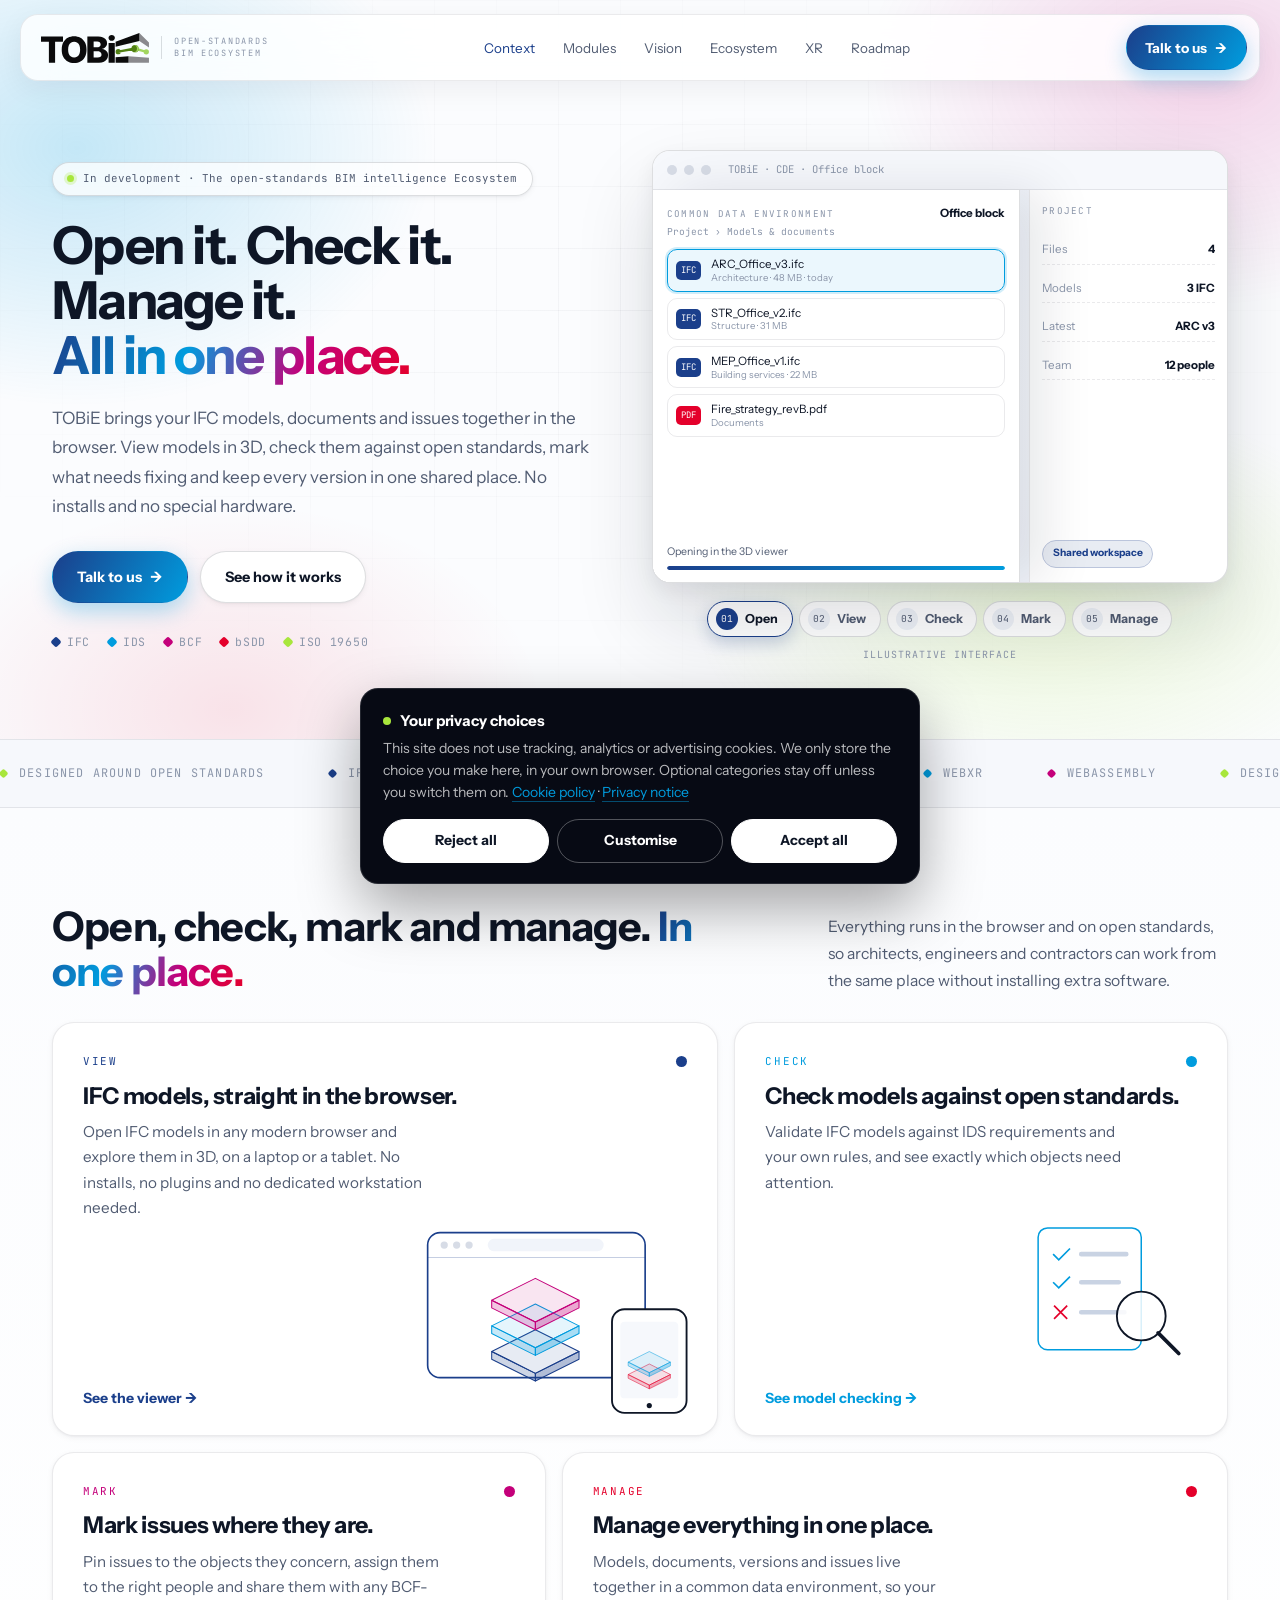
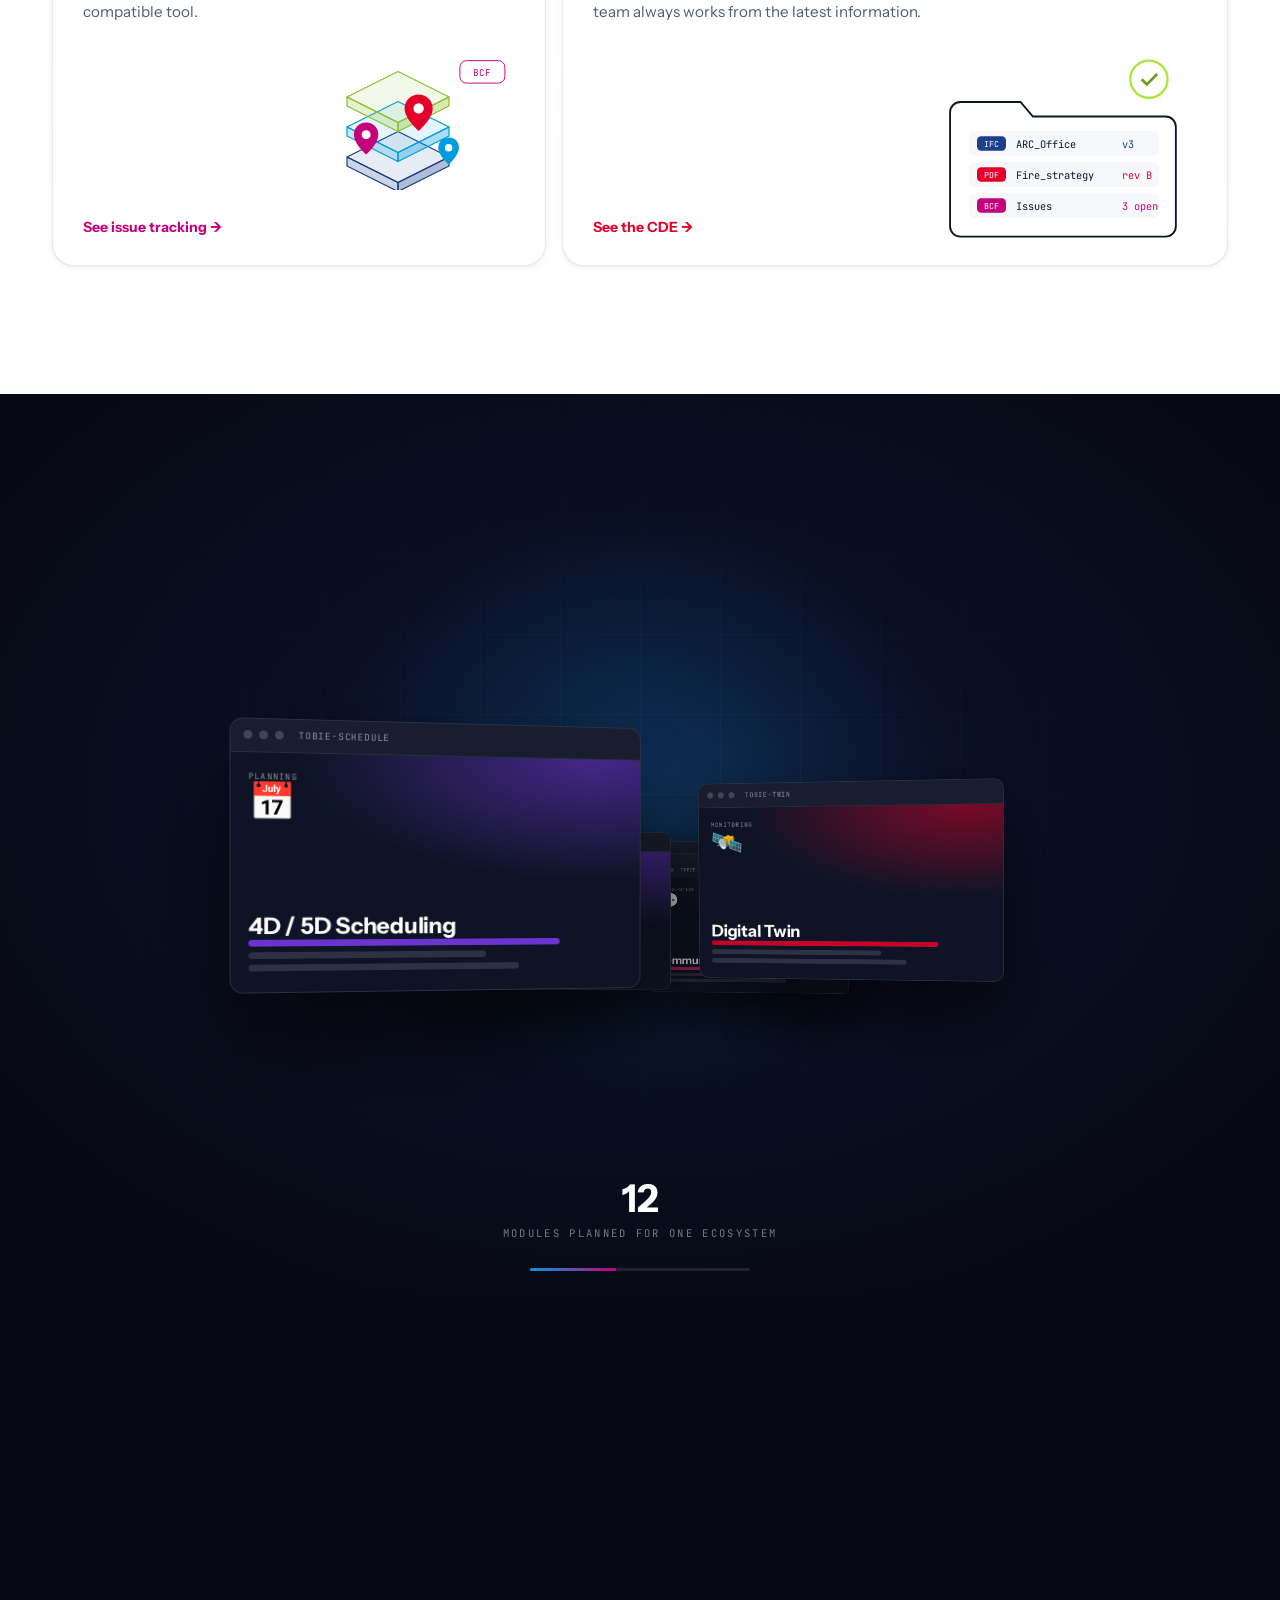
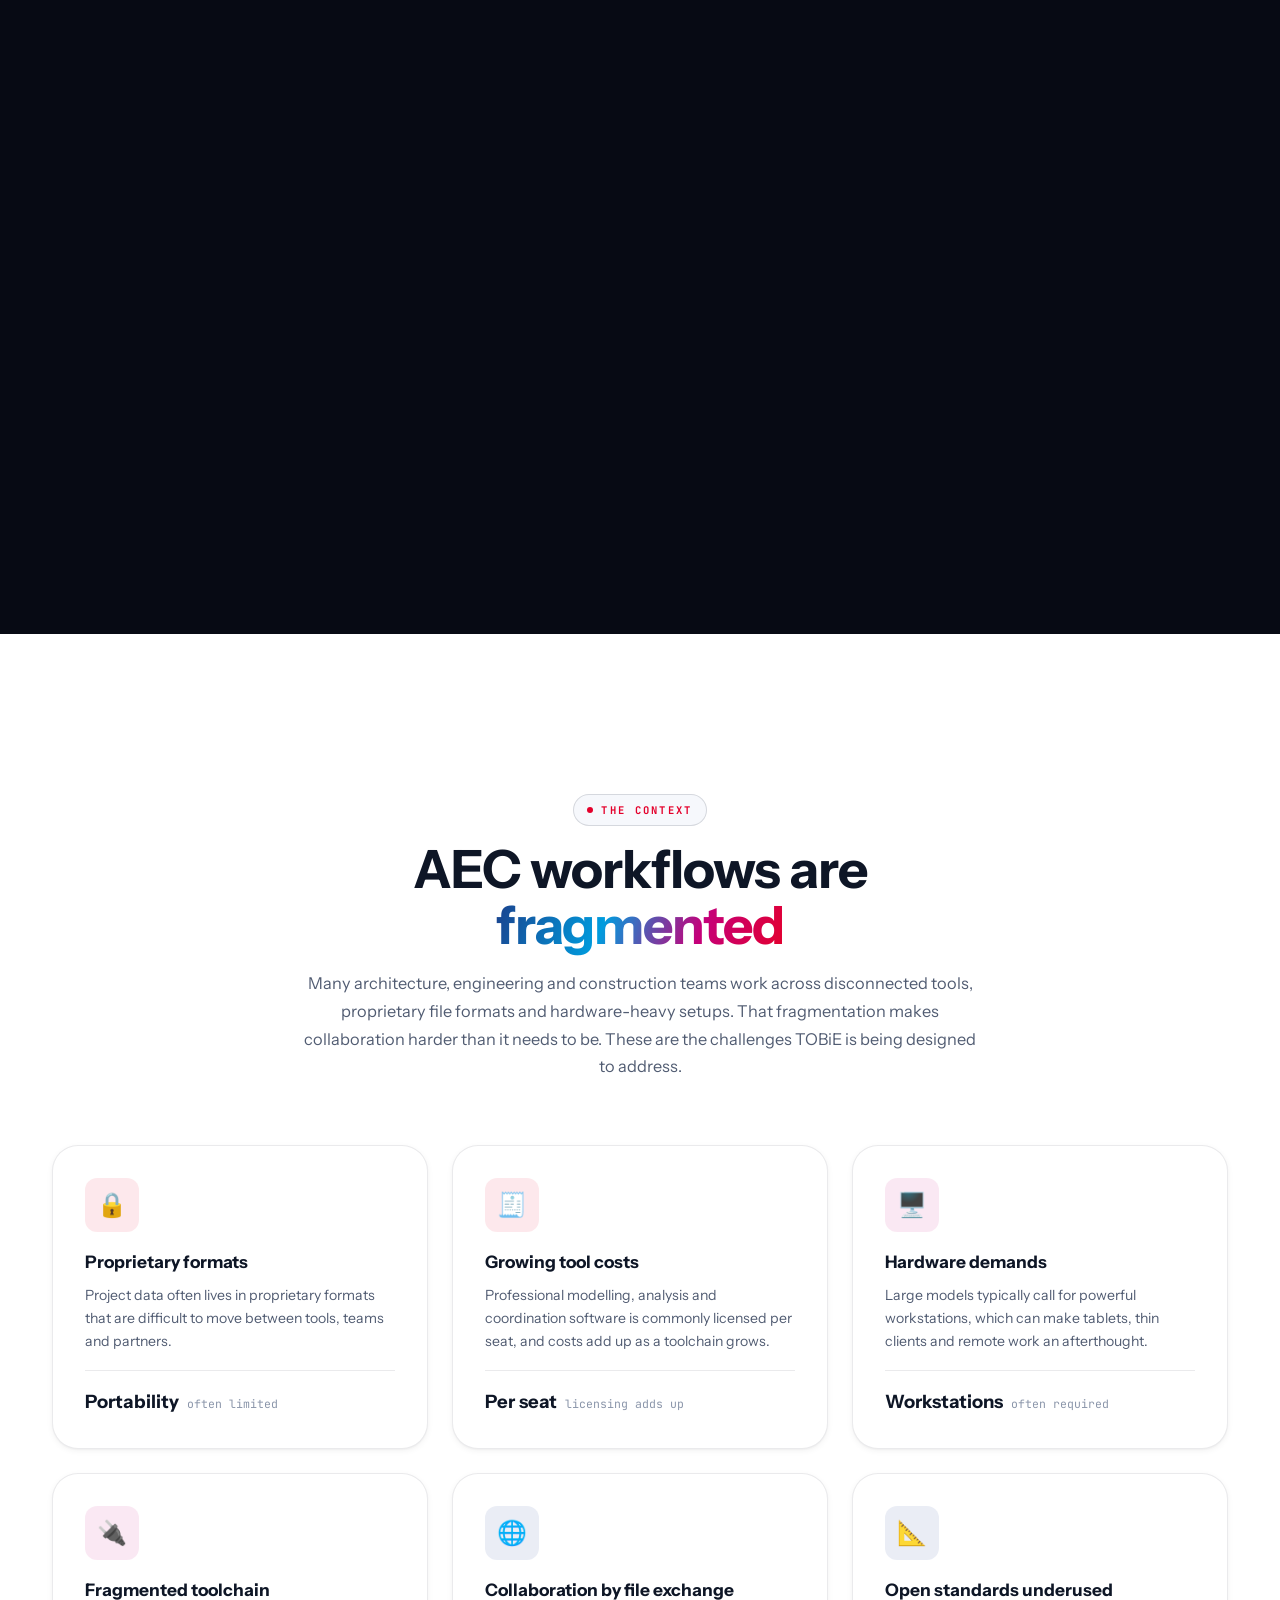
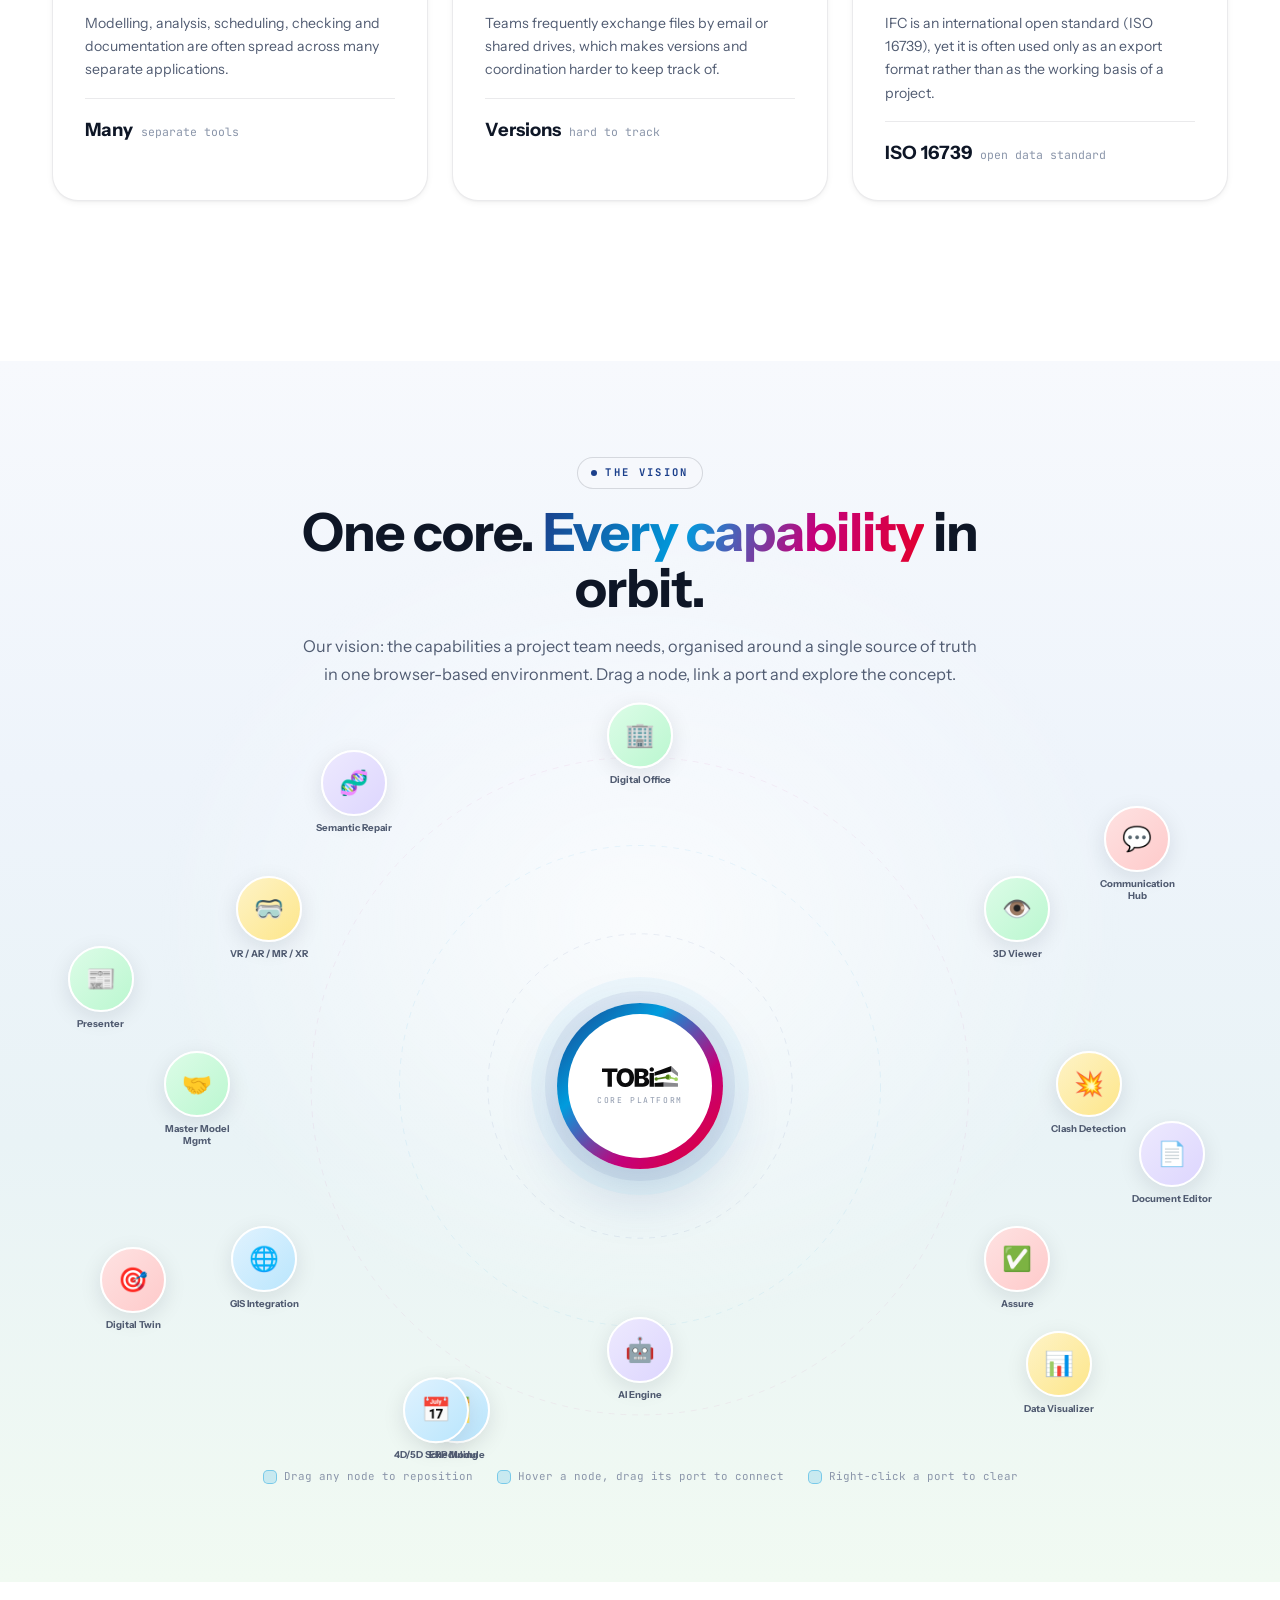
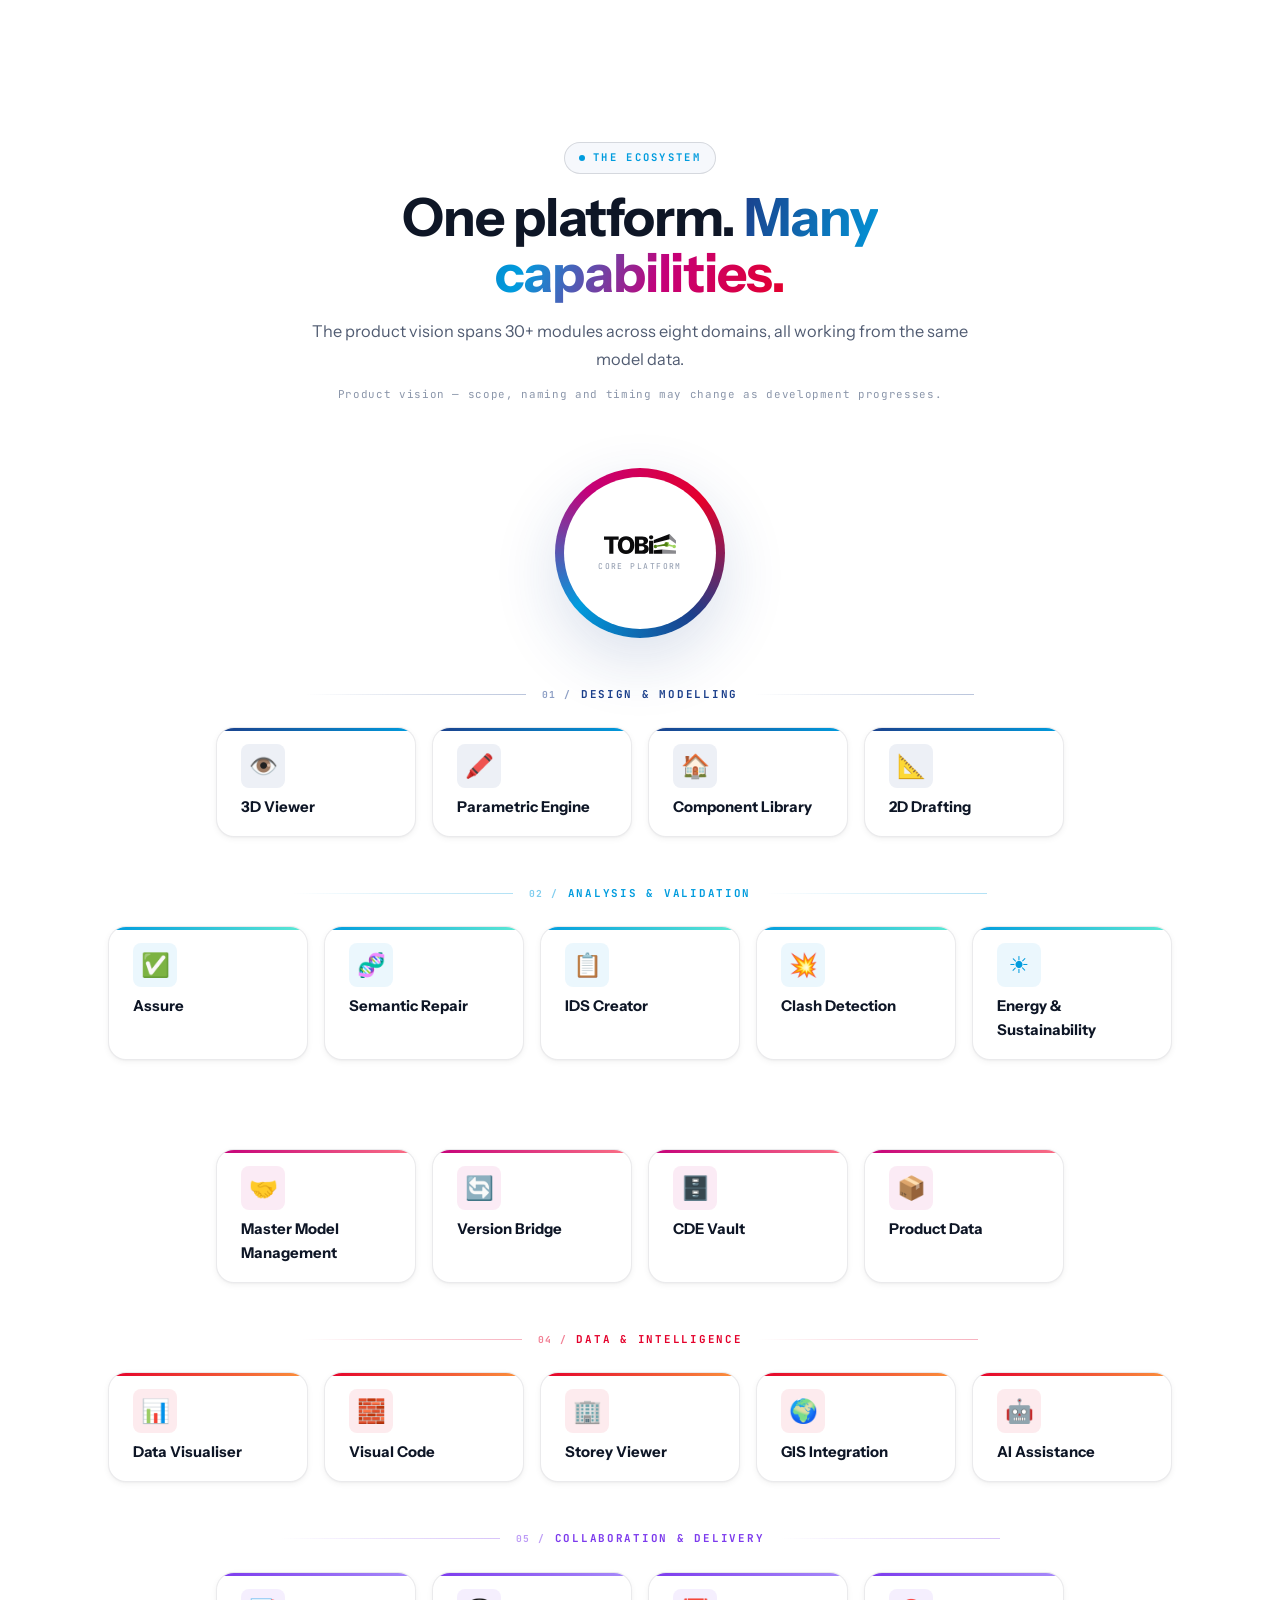
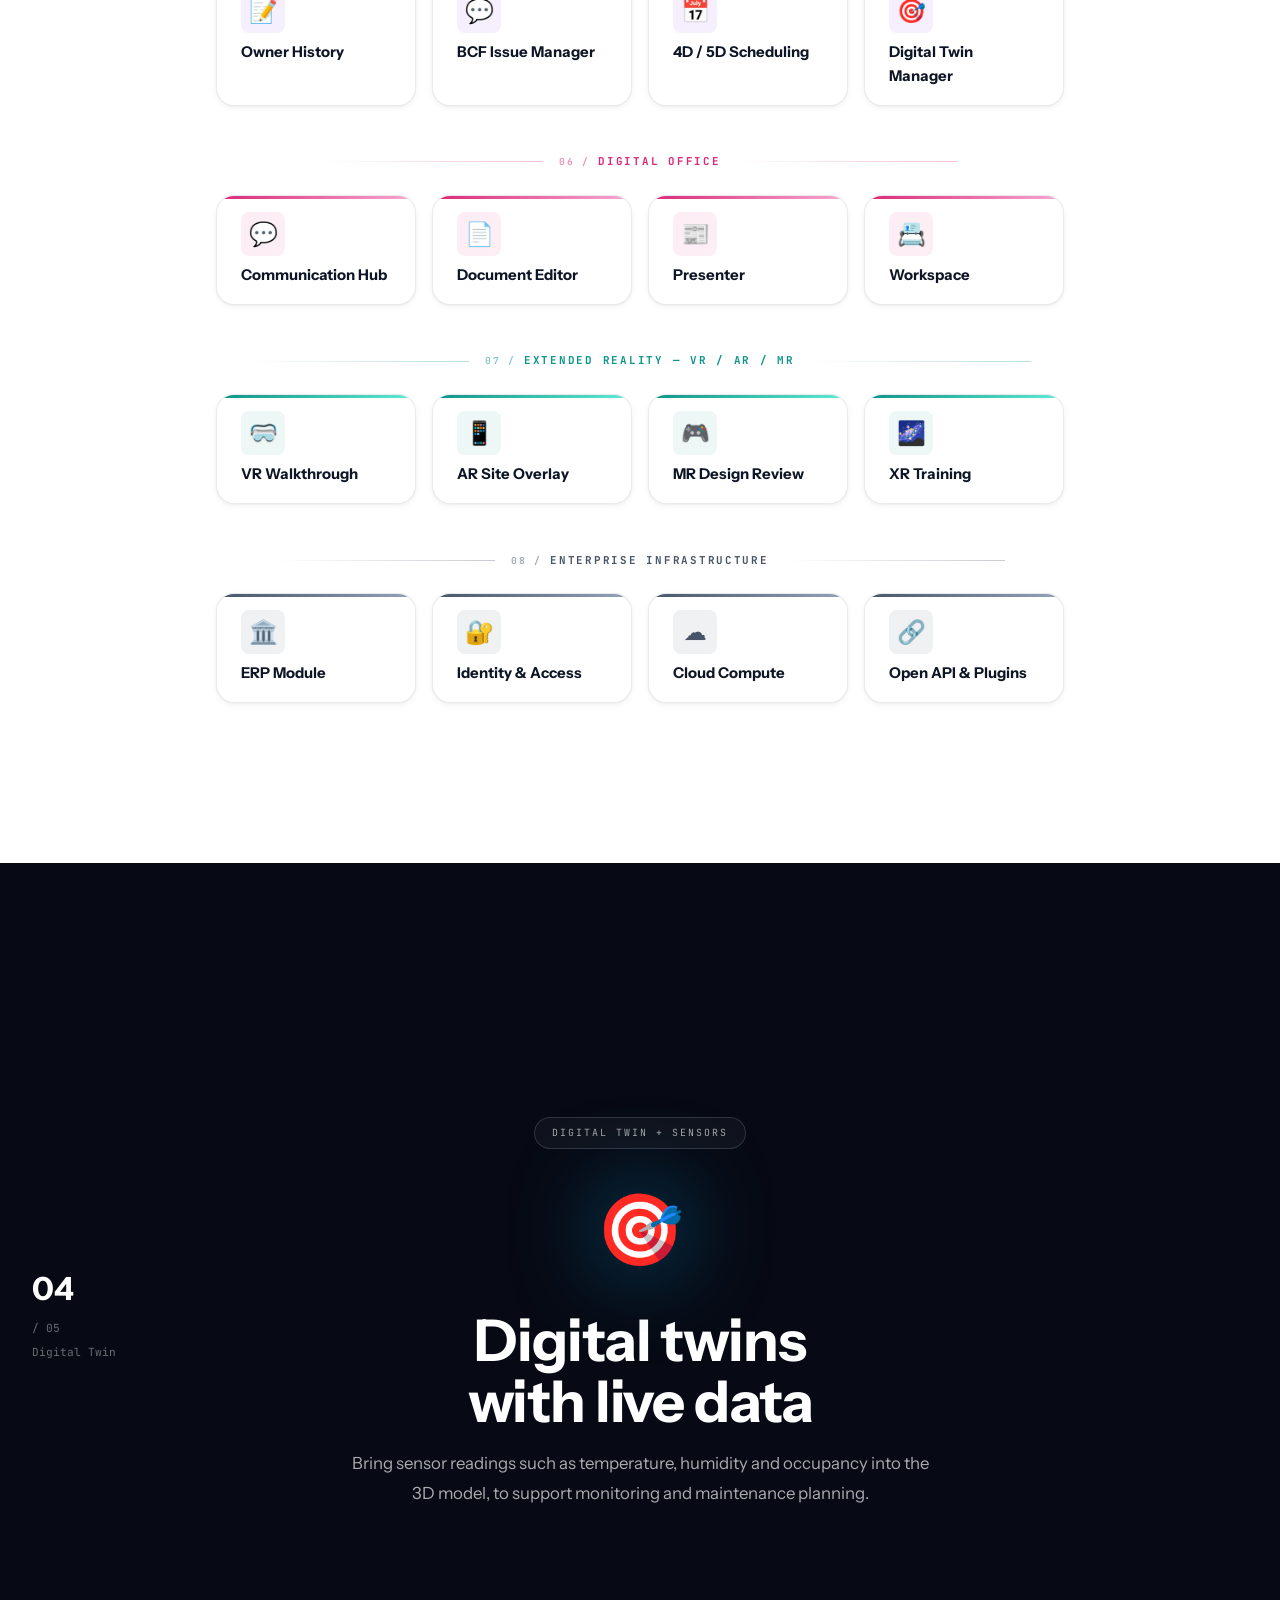
==== commit c70a9c68: "landing page" ====
--- a/index.html
+++ b/index.html
@@ -682,6 +682,208 @@
   .hero-badge{font-size:.6rem;padding:.45rem .8rem}
 }
 
+/* ============================================================  LANDING v2 — floating nav  */
+nav{top:14px;left:50%;right:auto;width:min(1240px,calc(100% - 32px));transform:translateX(-50%);
+  border-radius:18px;border:1px solid var(--line);background:rgba(255,255,255,.84);
+  box-shadow:0 8px 30px rgba(14,22,38,.06);padding:10px 12px 10px 20px}
+nav.scrolled{padding-top:8px;padding-bottom:8px;border-bottom-color:var(--line);box-shadow:0 10px 34px rgba(14,22,38,.09)}
+nav.hide{transform:translate(-50%,-160%)}
+.nav-cta .btn{padding:.66rem 1.15rem;font-size:.86rem}
+@media(max-width:860px){ .nav-links.open{border-radius:0 0 18px 18px;top:calc(100% + 6px);border:1px solid var(--line);border-radius:18px} }
+
+/* ============================================================  LANDING v2 — hero  */
+.hx{position:relative;overflow:hidden;background:#fbfcfe;padding:150px 0 76px}
+.hx-mesh{position:absolute;inset:0;pointer-events:none;
+  background:radial-gradient(40% 50% at 6% 20%,rgba(0,156,222,.22),transparent 70%),
+    radial-gradient(38% 45% at 94% 10%,rgba(196,0,122,.16),transparent 70%),
+    radial-gradient(40% 40% at 82% 82%,rgba(168,230,60,.18),transparent 70%),
+    radial-gradient(35% 40% at 18% 96%,rgba(228,0,43,.10),transparent 70%)}
+.hx-grid{position:absolute;inset:0;pointer-events:none;
+  background-image:linear-gradient(rgba(14,22,38,.04) 1px,transparent 1px),linear-gradient(90deg,rgba(14,22,38,.04) 1px,transparent 1px);
+  background-size:62px 62px;-webkit-mask-image:radial-gradient(70% 70% at 50% 40%,#000,transparent 85%);mask-image:radial-gradient(70% 70% at 50% 40%,#000,transparent 85%)}
+.hx-in{position:relative;display:grid;grid-template-columns:1fr 1.06fr;gap:56px;align-items:center}
+.hx-pill{display:inline-flex;align-items:center;gap:9px;font-family:'JetBrains Mono',monospace;font-size:.68rem;color:var(--text-2);
+  padding:.45rem .9rem;border:1px solid var(--line-2);border-radius:999px;background:rgba(255,255,255,.75);box-shadow:var(--el-1)}
+.hx-pill i{width:7px;height:7px;border-radius:50%;background:var(--lime);box-shadow:0 0 0 3px rgba(168,230,60,.25);flex-shrink:0}
+.hx-h1{font-family:'Instrument Sans',sans-serif;font-size:clamp(2.3rem,4.1vw,3.5rem);line-height:1.05;letter-spacing:-.03em;font-weight:700;margin:22px 0 20px}
+.hx-gt{background:linear-gradient(110deg,var(--blue),var(--cyan) 38%,var(--magenta) 70%,var(--red));-webkit-background-clip:text;background-clip:text;-webkit-text-fill-color:transparent}
+.hx-lede{font-size:1.07rem;color:var(--text-2);max-width:540px;margin-bottom:30px;line-height:1.72}
+.hx-cta{display:flex;gap:12px;flex-wrap:wrap;margin-bottom:30px}
+.hx-std{display:flex;gap:8px 18px;flex-wrap:wrap;font-family:'JetBrains Mono',monospace;font-size:.72rem;color:var(--text-3);letter-spacing:.06em}
+.hx-std b{display:inline-block;width:8px;height:8px;border-radius:2px;transform:rotate(45deg);margin-right:7px}
+
+/* ---------- animated product window ---------- */
+.demo{position:relative;background:#fff;border:1px solid var(--line-2);border-radius:18px;overflow:hidden;
+  box-shadow:0 40px 80px rgba(14,22,38,.14),0 8px 20px rgba(14,22,38,.06)}
+.dw-bar{display:flex;align-items:center;gap:7px;padding:10px 14px;border-bottom:1px solid var(--line);background:var(--bg-soft)}
+.dw-bar>i{width:10px;height:10px;border-radius:50%;background:#d7dce6}
+.dw-path{position:relative;margin-left:10px;height:1.1rem;flex:1;font-family:'JetBrains Mono',monospace;font-size:.66rem;color:var(--text-3)}
+.dw-path span{position:absolute;left:0;top:0;white-space:nowrap;transition:opacity .45s}
+.dw-path .p2{opacity:0}
+.demo.r2 .dw-path .p1{opacity:0}.demo.r2 .dw-path .p2{opacity:1}
+.dw-body{position:relative;display:grid;grid-template-columns:124px 1fr 198px;height:392px}
+.dw-side{border-right:1px solid var(--line);padding:14px 10px;font-size:.72rem;color:var(--text-2)}
+.demo h6{font-family:'JetBrains Mono',monospace;font-size:.58rem;letter-spacing:.14em;text-transform:uppercase;color:var(--text-3);font-weight:400;margin-bottom:8px}
+.dw-tree{opacity:0;transform:translateX(-8px);transition:opacity .5s,transform .5s}
+.demo.r2 .dw-tree{opacity:1;transform:none;transition-delay:.5s}
+.dw-tree ul{list-style:none}
+.dw-tree li{padding:4px 6px;border-radius:6px;display:flex;align-items:center;gap:7px;transition:background .4s}
+.dw-tree li b{width:8px;height:8px;border-radius:2px;flex-shrink:0}
+.demo.r4 .dw-tree li.on{background:rgba(228,0,43,.08);color:var(--text)}
+
+.dw-stage{position:relative;overflow:hidden;background:radial-gradient(70% 70% at 50% 45%,#fff,#f1f4fa)}
+.dw-model{position:absolute;left:6%;top:0;width:88%;height:100%;transition:transform .8s cubic-bezier(.2,.8,.2,1)}
+.demo.r5 .dw-model{transform:translateY(-40px) scale(.84)}
+.sl{opacity:0;transform:translateY(-30px);transition:opacity .5s ease,transform .7s cubic-bezier(.2,.8,.2,1)}
+.demo.r2 .sl{opacity:1;transform:none}
+.demo.r2 .sl1{transition-delay:.35s}.demo.r2 .sl2{transition-delay:.55s}.demo.r2 .sl3{transition-delay:.75s}
+.demo.r2 .sl4{transition-delay:.95s}.demo.r2 .sl5{transition-delay:1.15s}
+.sl-guides{opacity:0;transition:opacity .6s}
+.demo.r2 .sl-guides{opacity:1;transition-delay:1.4s}
+.scan{opacity:0}
+.demo.at-3 .scan{animation:hxScan 2.4s ease-in-out .3s 1 both}
+@keyframes hxScan{0%{opacity:0;transform:translateY(0)}12%{opacity:1}88%{opacity:1}100%{opacity:0;transform:translateY(236px)}}
+.mk{opacity:0;transform:scale(.2);transform-box:view-box;transform-origin:0 0;transition:opacity .35s,transform .5s cubic-bezier(.3,1.5,.5,1)}
+.demo.r4 .mk{opacity:1;transform:none}
+.demo.r4 .mk1{transition-delay:.3s}.demo.r4 .mk2{transition-delay:.75s}.demo.r4 .mk3{transition-delay:1.2s}
+.demo.at-4 .mk-ring{animation:hxPulse 1.6s ease-out 1.4s infinite}
+@keyframes hxPulse{0%{stroke-opacity:.45}100%{stroke-opacity:0}}
+
+.dw-life{position:absolute;left:12px;right:12px;bottom:12px;background:rgba(255,255,255,.94);border:1px solid var(--line);border-radius:12px;
+  padding:10px 12px 8px;opacity:0;transform:translateY(18px);transition:opacity .5s,transform .6s cubic-bezier(.2,.8,.2,1);z-index:2}
+.demo.r5 .dw-life{opacity:1;transform:none;transition-delay:.35s}
+.life-top{display:flex;justify-content:space-between;align-items:center;font-family:'JetBrains Mono',monospace;font-size:.58rem;letter-spacing:.1em;text-transform:uppercase;color:var(--text-3);margin-bottom:8px}
+.vers{display:flex;gap:4px}
+.vers em{font-style:normal;letter-spacing:0;text-transform:none;padding:1px 6px;border-radius:5px;background:var(--bg-mute);color:var(--text-2)}
+.vers em.now{background:var(--blue);color:#fff}
+.life-track{position:relative;height:3px;border-radius:3px;background:linear-gradient(90deg,var(--blue),var(--cyan),var(--magenta),var(--red),var(--lime));opacity:.35}
+.life-dot{position:absolute;top:50%;left:0;width:11px;height:11px;border-radius:50%;background:#fff;border:2.5px solid var(--blue);transform:translate(-50%,-50%)}
+.demo.at-5 .life-dot{animation:hxLife 3.2s cubic-bezier(.5,0,.3,1) .7s both}
+@keyframes hxLife{0%{left:0;border-color:var(--blue)}25%{border-color:var(--cyan)}50%{border-color:var(--magenta)}75%{border-color:var(--red)}100%{left:100%;border-color:#6f9a1f}}
+.life-phases{list-style:none;display:flex;justify-content:space-between;gap:4px;margin-top:7px;font-size:.54rem;color:var(--text-2);white-space:nowrap}
+.life-phases li{display:flex;align-items:center;gap:3px}
+.life-phases li::before{content:'';width:5px;height:5px;border-radius:50%;background:var(--pc);flex-shrink:0}
+
+.cde{position:absolute;left:0;top:0;bottom:0;width:64%;background:#fff;border-right:1px solid var(--line-2);z-index:3;
+  box-shadow:24px 0 48px rgba(14,22,38,.10);padding:14px 14px 12px;display:flex;flex-direction:column;
+  transform:translateX(-106%);transition:transform .65s cubic-bezier(.2,.8,.2,1)}
+.demo.at-1 .cde{transform:none;transition-delay:.15s}
+.cde-h{display:flex;justify-content:space-between;align-items:baseline;gap:8px}
+.cde-h h6{margin-bottom:0}
+.cde-h span{font-size:.72rem;font-weight:700;color:var(--text)}
+.cde-path{font-family:'JetBrains Mono',monospace;font-size:.6rem;color:var(--text-3);margin:2px 0 10px}
+.cde-files{list-style:none;display:flex;flex-direction:column;gap:6px}
+.cde-files .f{display:flex;align-items:center;gap:10px;padding:7px 8px;border-radius:10px;border:1px solid var(--line);font-size:.72rem;color:var(--text);line-height:1.25;opacity:0}
+.cde-files small{display:block;font-size:.6rem;color:var(--text-3)}
+.ext{font-family:'JetBrains Mono',monospace;font-size:.56rem;color:#fff;border-radius:5px;padding:4px 5px;flex-shrink:0}
+.ext.ifc{background:var(--blue)}.ext.pdf{background:var(--red)}
+.demo.at-1 .f{animation:hxIn .4s ease both}
+.demo.at-1 .f1{animation:hxIn .4s ease .5s both,hxPick .45s ease 1.5s forwards}
+.demo.at-1 .f2{animation-delay:.62s}.demo.at-1 .f3{animation-delay:.74s}.demo.at-1 .f4{animation-delay:.86s}
+@keyframes hxIn{from{opacity:0;transform:translateX(-10px)}to{opacity:1;transform:none}}
+@keyframes hxPick{to{background:rgba(0,156,222,.08);border-color:var(--cyan);box-shadow:0 0 0 2px rgba(0,156,222,.18)}}
+.cde-open{margin-top:auto;font-size:.66rem;color:var(--text-2);opacity:0}
+.cde-open i{display:block;height:4px;border-radius:4px;background:var(--bg-mute);margin-top:5px;overflow:hidden}
+.cde-open b{display:block;height:100%;width:0;border-radius:4px;background:linear-gradient(90deg,var(--blue),var(--cyan))}
+.demo.at-1 .cde-open{animation:hxIn .3s ease 2s both}
+.demo.at-1 .cde-open b{animation:hxFill 1.2s ease 2.1s both}
+@keyframes hxFill{to{width:100%}}
+
+.dw-panel{position:relative;border-left:1px solid var(--line)}
+.pl{position:absolute;inset:0;padding:14px 12px;display:flex;flex-direction:column;gap:9px;opacity:0;transform:translateY(8px);
+  transition:opacity .4s,transform .4s;pointer-events:none}
+.demo.at-1 .pl1,.demo.at-2 .pl2,.demo.at-3 .pl3,.demo.at-4 .pl4,.demo.at-5 .pl5{opacity:1;transform:none;transition-delay:.3s}
+.kv{display:flex;justify-content:space-between;font-size:.72rem;color:var(--text-3);padding:5px 0;border-bottom:1px dashed var(--line)}
+.kv strong{color:var(--text);font-weight:700}
+.chip{margin-top:auto;align-self:flex-start;font-size:.64rem;font-weight:700;color:var(--cc);background:color-mix(in srgb,var(--cc) 10%,#fff);
+  border:1px solid color-mix(in srgb,var(--cc) 30%,#fff);padding:.3rem .6rem;border-radius:999px}
+.ruleset{font-family:'JetBrains Mono',monospace;font-size:.62rem;color:var(--text-2);background:var(--bg-soft);border-radius:8px;padding:6px 8px}
+.rules{list-style:none;display:flex;flex-direction:column;gap:4px}
+.rule{display:flex;align-items:center;gap:7px;font-size:.66rem;color:var(--text-2);opacity:0}
+.rule i{width:14px;height:14px;border-radius:50%;flex-shrink:0;position:relative}
+.rule.ok i{background:rgba(0,156,222,.14)}.rule.ok i::after{content:'';position:absolute;left:4px;top:2px;width:4px;height:7px;border:solid var(--cyan);border-width:0 2px 2px 0;transform:rotate(45deg)}
+.rule.bad i{background:rgba(228,0,43,.12)}.rule.bad i::before,.rule.bad i::after{content:'';position:absolute;left:3px;top:6px;width:8px;height:2px;background:var(--red);transform:rotate(45deg)}
+.rule.bad i::after{transform:rotate(-45deg)}
+.demo.at-3 .rule{animation:hxIn .3s ease both}
+.demo.at-3 .rule:nth-child(1){animation-delay:.6s}.demo.at-3 .rule:nth-child(2){animation-delay:.95s}.demo.at-3 .rule:nth-child(3){animation-delay:1.3s}
+.demo.at-3 .rule:nth-child(4){animation-delay:1.65s}.demo.at-3 .rule:nth-child(5){animation-delay:2s}
+.score{display:flex;align-items:center;gap:10px;padding:8px 10px;border:1px solid var(--line);border-radius:12px;margin-top:auto}
+.score svg{width:44px;height:44px;flex-shrink:0}
+.score text{font-family:'Instrument Sans',sans-serif}
+.score div{font-size:.64rem;color:var(--text-3);line-height:1.3}
+.score strong{display:block;font-size:.74rem;color:var(--text)}
+.ring{stroke-dasharray:0 120}
+.demo.at-3 .ring{stroke-dasharray:98 120;transition:stroke-dasharray 1.1s ease 2.3s}
+.find{display:flex;gap:8px;font-size:.68rem;line-height:1.3;padding:7px 8px;border-radius:10px;border:1px solid var(--line);color:var(--text);opacity:0}
+.find b{width:5px;border-radius:3px;background:var(--fc);flex-shrink:0}
+.find span{display:block;font-family:'JetBrains Mono',monospace;font-size:.56rem;color:var(--text-3);margin-top:1px}
+.demo.at-4 .find{animation:hxIn .35s ease both}
+.demo.at-4 .find:nth-of-type(1){animation-delay:.5s}.demo.at-4 .find:nth-of-type(2){animation-delay:.95s}.demo.at-4 .find:nth-of-type(3){animation-delay:1.4s}
+.hist{list-style:none;position:relative;display:flex;flex-direction:column;gap:9px;padding-left:16px}
+.hist::before{content:'';position:absolute;left:4px;top:5px;bottom:5px;width:1.5px;background:var(--line-2)}
+.hist li{position:relative;font-size:.68rem;color:var(--text);line-height:1.3;opacity:0}
+.hist li::before{content:'';position:absolute;left:-16px;top:3px;width:9px;height:9px;border-radius:50%;background:#fff;border:2px solid var(--hc)}
+.hist li span{display:block;font-size:.58rem;color:var(--text-3);font-family:'JetBrains Mono',monospace}
+.demo.at-5 .hist li{animation:hxIn .35s ease both}
+.demo.at-5 .hist li:nth-child(1){animation-delay:.5s}.demo.at-5 .hist li:nth-child(2){animation-delay:1.1s}.demo.at-5 .hist li:nth-child(3){animation-delay:1.7s}.demo.at-5 .hist li:nth-child(4){animation-delay:2.3s}
+
+.demo-steps{list-style:none;display:flex;justify-content:center;gap:6px;flex-wrap:wrap;margin-top:18px}
+.demo-steps button{font:inherit;font-size:.78rem;font-weight:700;color:var(--text-2);background:#fff;border:1px solid var(--line-2);
+  border-radius:999px;padding:.4rem .85rem .4rem .5rem;display:inline-flex;align-items:center;gap:7px;cursor:pointer;
+  transition:background .3s,color .3s,border-color .3s,box-shadow .3s}
+.demo-steps button span{font-family:'JetBrains Mono',monospace;font-size:.6rem;font-weight:400;width:22px;height:22px;border-radius:50%;
+  display:inline-flex;align-items:center;justify-content:center;background:var(--bg-mute);color:var(--text-2);transition:background .3s,color .3s}
+.demo-steps button.on{color:var(--text);border-color:var(--sc);box-shadow:0 6px 16px color-mix(in srgb,var(--sc) 22%,transparent)}
+.demo-steps button.on span{background:var(--sc);color:#fff}
+.demo-steps button:focus-visible{outline:2px solid var(--cyan);outline-offset:2px}
+.demo-note{font-family:'JetBrains Mono',monospace;font-size:.62rem;letter-spacing:.1em;text-transform:uppercase;color:var(--text-3);text-align:center;margin-top:10px}
+
+/* ============================================================  LANDING v2 — capability cards  */
+.fx{position:relative;padding:var(--sp-9) 0 var(--sp-10);background:linear-gradient(180deg,#fbfcfe,#fff)}
+.fx-head{display:flex;justify-content:space-between;align-items:end;gap:24px;margin-bottom:28px;flex-wrap:wrap}
+.fx-head h2{font-family:'Instrument Sans',sans-serif;font-size:clamp(1.8rem,3.2vw,2.6rem);font-weight:700;letter-spacing:-.02em;line-height:1.1;max-width:640px}
+.fx-head p{color:var(--text-2);max-width:400px;font-size:.98rem;line-height:1.7}
+.fx-bento{display:grid;grid-template-columns:1.35fr 1fr;gap:16px}
+.fx-bento.r2{grid-template-columns:1fr 1.35fr;margin-top:16px}
+.fx-card{position:relative;background:#fff;border:1px solid var(--line);border-radius:22px;padding:30px 30px 26px;min-height:320px;
+  overflow:hidden;display:flex;flex-direction:column;box-shadow:var(--el-1);transition:box-shadow var(--dur-3) var(--ease-out),transform var(--dur-3) var(--ease-out)}
+.fx-card:hover{box-shadow:var(--el-3)}
+.fx-k{display:flex;justify-content:space-between;align-items:center;margin-bottom:12px}
+.fx-verb{font-family:'JetBrains Mono',monospace;font-size:.68rem;letter-spacing:.16em;text-transform:uppercase}
+.fx-dot{width:11px;height:11px;border-radius:50%}
+.fx-card h3{font-family:'Instrument Sans',sans-serif;font-size:1.45rem;font-weight:700;letter-spacing:-.015em;line-height:1.15;margin-bottom:10px;max-width:420px}
+.fx-card p{color:var(--text-2);font-size:.95rem;line-height:1.65;max-width:360px}
+.fx-more{margin-top:auto;padding-top:18px;font-size:.88rem;font-weight:700;text-decoration:none;position:relative;z-index:1}
+.fx-more span{display:inline-block;transition:transform var(--dur-2) var(--ease-out)}
+.fx-more:hover span{transform:translateX(4px)}
+.fx-art{position:absolute;right:18px;bottom:14px;width:46%;max-width:290px}
+.fx-card.narrow{min-height:400px}
+.fx-card.narrow .fx-art{position:static;width:auto;height:150px;margin:16px 0 0 auto}
+.fx-card.narrow .fx-more{margin-top:8px}
+
+@media(max-width:980px){
+  .hx{padding:120px 0 56px}
+  .hx-in{grid-template-columns:1fr;gap:40px}
+  .fx-bento,.fx-bento.r2{grid-template-columns:1fr}
+}
+@media(max-width:620px){
+  .hx-pill{font-size:.6rem}
+  .dw-body{grid-template-columns:1fr;grid-template-rows:260px 200px;height:auto}
+  .dw-side{display:none}
+  .dw-panel{border-left:0;border-top:1px solid var(--line)}
+  .cde{width:100%}
+  .life-phases{font-size:.56rem}
+  .demo-steps button{font-size:.72rem;padding:.35rem .7rem .35rem .4rem}
+  .fx-card{min-height:0;padding:24px 22px 200px}
+  .fx-card.narrow{min-height:0;padding-bottom:24px}
+  .fx-card.narrow .fx-art{height:130px}
+  .fx-art{width:64%;right:12px}
+}
+@media(prefers-reduced-motion:reduce){
+  .demo *{animation:none!important;transition:none!important}
+  .demo .f,.demo .rule,.demo .find,.demo .hist li,.demo .cde-open{opacity:1}
+}
+
 .skip-link{position:absolute;left:12px;top:-60px;z-index:3000;background:#0e1626;color:#fff;padding:.6rem 1rem;
   border-radius:10px;font-size:.85rem;text-decoration:none;transition:top .2s}
 .skip-link:focus{top:12px}
@@ -689,7 +891,7 @@
 </head>
 <body>
 
-<a class="skip-link" href="#problem">Skip to content</a>
+<a class="skip-link" href="#features">Skip to content</a>
 
 <nav id="nav" aria-label="Main">
   <a href="#top" class="nav-brand" aria-label="TOBiE home">
@@ -705,41 +907,164 @@
     <li><a href="#roadmap">Roadmap</a></li>
   </ul>
   <div class="nav-cta">
-    <a href="#contact" class="btn btn-primary">Contact <span class="arw">&rarr;</span></a>
+    <a href="#contact" class="btn btn-primary">Talk to us <span class="arw">&rarr;</span></a>
     <button class="nav-burger" id="burger" aria-label="Menu" aria-controls="navLinks"><span></span><span></span><span></span></button>
   </div>
 </nav>
 
-<section class="hero" id="top">
-  <div class="hero-bg"></div>
-  <div class="hero-orbs" aria-hidden="true"><span></span><span></span><span></span><span></span><span></span></div>
-  <div class="hero-grid" aria-hidden="true"></div>
-  <canvas id="heroGL" aria-hidden="true"></canvas>
-  <div class="hero-scrim" aria-hidden="true"></div>
-
-  <div class="hero-inner">
-    <div class="hero-badge reveal" style="--i:0">
-      <span class="liv"><b></b> In development &middot; Browser-based &middot; Open standards</span>
-    </div>
-    <h1 class="hero-title reveal" style="--i:1"><img class="hero-logo" src="assets/brand/tobie-logo-light.svg" alt="TOBiE" width="542" height="150"></h1>
-    <p class="hero-h2 reveal" style="--i:2">The <span class="gtxt">open-standards BIM intelligence Ecosystem</span></p>
-    <p class="hero-tag reveal" style="--i:3">
-      TOBiE is a browser-based platform in development at ZERO.BIM. Our aim is to bring
-      <strong>model checking, coordination, analysis and digital-twin workflows</strong>
-      into one connected environment, built around open standards such as IFC.
-    </p>
-    <div class="hero-cta reveal" style="--i:4">
-      <a href="#stack" class="btn btn-primary">Explore the modules <span class="arw">&rarr;</span></a>
-      <a href="#vision" class="btn btn-ghost">See the vision</a>
-    </div>
-    <div class="hero-stats reveal" style="--i:5">
-      <div class="hstat" data-tilt><div class="hn" data-count="30" data-suffix="+">0</div><div class="hl">Modules planned</div></div>
-      <div class="hstat" data-tilt><div class="hn" data-count="8" data-suffix="">0</div><div class="hl">Capability domains</div></div>
-      <div class="hstat" data-tilt><div class="hn">IFC</div><div class="hl">Open data standard</div></div>
-      <div class="hstat" data-tilt><div class="hn">Web</div><div class="hl">Browser-based</div></div>
+<section class="hx" id="top">
+  <div class="hx-mesh" aria-hidden="true"></div>
+  <div class="hx-grid" aria-hidden="true"></div>
+  <svg width="0" height="0" style="position:absolute" aria-hidden="true" focusable="false">
+    <defs>
+      <g id="hxSlab">
+        <polygon points="0,-34 68,0 0,34 -68,0" fill="currentColor" fill-opacity=".10" stroke="currentColor" stroke-width="1.6" stroke-linejoin="round"/>
+        <polygon points="-68,0 0,34 0,46 -68,12" fill="currentColor" fill-opacity=".22" stroke="currentColor" stroke-width="1.6" stroke-linejoin="round"/>
+        <polygon points="0,34 68,0 68,12 0,46" fill="currentColor" fill-opacity=".34" stroke="currentColor" stroke-width="1.6" stroke-linejoin="round"/>
+      </g>
+      <g id="hxMini">
+        <polygon points="0,-17 34,0 0,17 -34,0" fill="currentColor" fill-opacity=".12" stroke="currentColor" stroke-width="1.4" stroke-linejoin="round"/>
+        <polygon points="-34,0 0,17 0,23 -34,6" fill="currentColor" fill-opacity=".25" stroke="currentColor" stroke-width="1.4" stroke-linejoin="round"/>
+        <polygon points="0,17 34,0 34,6 0,23" fill="currentColor" fill-opacity=".38" stroke="currentColor" stroke-width="1.4" stroke-linejoin="round"/>
+      </g>
+      <linearGradient id="hxScan" x1="0" y1="0" x2="1" y2="0">
+        <stop offset="0" stop-color="#009CDE" stop-opacity="0"/><stop offset=".5" stop-color="#009CDE"/><stop offset="1" stop-color="#009CDE" stop-opacity="0"/>
+      </linearGradient>
+      <linearGradient id="hxRing"><stop offset="0" stop-color="#009CDE"/><stop offset="1" stop-color="#1B3F8B"/></linearGradient>
+    </defs>
+  </svg>
+
+  <div class="wrap hx-in">
+    <div class="hx-copy">
+      <span class="hx-pill reveal" style="--i:0"><i></i>In development &middot; The open-standards BIM intelligence Ecosystem</span>
+      <h1 class="hx-h1 reveal" style="--i:1">Open it. Check it. Manage it.<br><span class="hx-gt">All in one place.</span></h1>
+      <p class="hx-lede reveal" style="--i:2">TOBiE brings your IFC models, documents and issues together in the browser. View models in 3D, check them against open standards, mark what needs fixing and keep every version in one shared place. No installs and no special hardware.</p>
+      <div class="hx-cta reveal" style="--i:3">
+        <a href="#contact" class="btn btn-primary">Talk to us <span class="arw">&rarr;</span></a>
+        <a href="#features" class="btn btn-ghost">See how it works</a>
+      </div>
+      <div class="hx-std reveal" style="--i:4" aria-label="Open standards">
+        <span><b style="background:var(--blue)"></b>IFC</span><span><b style="background:var(--cyan)"></b>IDS</span><span><b style="background:var(--magenta)"></b>BCF</span><span><b style="background:var(--red)"></b>bSDD</span><span><b style="background:var(--lime)"></b>ISO 19650</span>
+      </div>
+    </div>
+
+    <div class="hx-demo reveal" style="--i:2">
+      <div class="demo at-1 r1" id="demo" role="img" aria-label="Illustrative animation: a model is opened from the common data environment, shown in 3D, checked against open standards, marked with issues and managed across its lifecycle.">
+        <div class="dw-bar"><i></i><i></i><i></i>
+          <span class="dw-path"><span class="p1">TOBiE &middot; CDE &middot; Office block</span><span class="p2">TOBiE &middot; Office block &middot; ARC_Office_v3.ifc</span></span>
+        </div>
+        <div class="dw-body">
+          <div class="cde">
+            <div class="cde-h"><h6>Common data environment</h6><span>Office block</span></div>
+            <div class="cde-path">Project &rsaquo; Models &amp; documents</div>
+            <ul class="cde-files">
+              <li class="f f1"><span class="ext ifc">IFC</span><div>ARC_Office_v3.ifc<small>Architecture &middot; 48 MB &middot; today</small></div></li>
+              <li class="f f2"><span class="ext ifc">IFC</span><div>STR_Office_v2.ifc<small>Structure &middot; 31 MB</small></div></li>
+              <li class="f f3"><span class="ext ifc">IFC</span><div>MEP_Office_v1.ifc<small>Building services &middot; 22 MB</small></div></li>
+              <li class="f f4"><span class="ext pdf">PDF</span><div>Fire_strategy_revB.pdf<small>Documents</small></div></li>
+            </ul>
+            <div class="cde-open"><span>Opening in the 3D viewer</span><i><b></b></i></div>
+          </div>
+
+          <aside class="dw-side">
+            <div class="dw-tree">
+              <h6>Model</h6>
+              <ul>
+                <li><b style="background:var(--blue)"></b>Level 03</li>
+                <li><b style="background:var(--cyan)"></b>Walls &middot; 214</li>
+                <li class="on"><b style="background:var(--red)"></b>Doors &middot; 48</li>
+                <li><b style="background:var(--magenta)"></b>Spaces &middot; 62</li>
+                <li><b style="background:var(--lime)"></b>Slabs &middot; 12</li>
+                <li><b style="background:#0d9488"></b>Stairs &middot; 4</li>
+              </ul>
+            </div>
+          </aside>
+
+          <div class="dw-stage">
+            <svg class="dw-model" viewBox="-120 -150 240 300">
+              <g class="sl sl1"><use href="#hxSlab" y="84" style="color:#1B3F8B"/></g>
+              <g class="sl sl2"><use href="#hxSlab" y="44" style="color:#009CDE"/></g>
+              <g class="sl sl3"><use href="#hxSlab" y="4" style="color:#C4007A"/></g>
+              <g class="sl sl4"><use href="#hxSlab" y="-36" style="color:#E4002B"/></g>
+              <g class="sl sl5"><use href="#hxSlab" y="-76" style="color:#8bbf2a"/></g>
+              <g class="sl-guides"><line x1="-68" y1="-76" x2="-68" y2="96" stroke="#1B3F8B" stroke-opacity=".22"/><line x1="68" y1="-76" x2="68" y2="96" stroke="#1B3F8B" stroke-opacity=".22"/></g>
+              <rect class="scan" x="-96" y="-122" width="192" height="5" rx="2.5" fill="url(#hxScan)"/>
+              <g transform="translate(30 -2)"><g class="mk mk1"><circle r="13" fill="none" stroke="#E4002B" stroke-opacity=".35" stroke-width="3" class="mk-ring"/><circle r="6.5" fill="#E4002B"/><rect x="14" y="-12" width="60" height="22" rx="6" fill="#fff" stroke="#E4002B" stroke-opacity=".45"/><text x="44" y="3" text-anchor="middle" font-family="JetBrains Mono,monospace" font-size="9" fill="#0e1626">D-104</text></g></g>
+              <g transform="translate(-40 38)"><g class="mk mk2"><circle r="13" fill="none" stroke="#C4007A" stroke-opacity=".35" stroke-width="3" class="mk-ring"/><circle r="6.5" fill="#C4007A"/><rect x="-74" y="-12" width="60" height="22" rx="6" fill="#fff" stroke="#C4007A" stroke-opacity=".45"/><text x="-44" y="3" text-anchor="middle" font-family="JetBrains Mono,monospace" font-size="9" fill="#0e1626">W-21</text></g></g>
+              <g transform="translate(22 78)"><g class="mk mk3"><circle r="13" fill="none" stroke="#009CDE" stroke-opacity=".35" stroke-width="3" class="mk-ring"/><circle r="6.5" fill="#009CDE"/><rect x="14" y="-12" width="54" height="22" rx="6" fill="#fff" stroke="#009CDE" stroke-opacity=".45"/><text x="41" y="3" text-anchor="middle" font-family="JetBrains Mono,monospace" font-size="9" fill="#0e1626">S-03</text></g></g>
+            </svg>
+
+            <div class="dw-life">
+              <div class="life-top"><span>Project lifecycle</span><span class="vers"><em>v1</em><em>v2</em><em class="now">v3</em></span></div>
+              <div class="life-track"><i class="life-dot"></i></div>
+              <ol class="life-phases">
+                <li style="--pc:var(--blue)">Design</li><li style="--pc:var(--cyan)">Coordinate</li><li style="--pc:var(--magenta)">Build</li><li style="--pc:var(--red)">Handover</li><li style="--pc:var(--lime)">Operate</li>
+              </ol>
+            </div>
+          </div>
+
+          <aside class="dw-panel">
+            <div class="pl pl1">
+              <h6>Project</h6>
+              <div class="kv"><span>Files</span><strong>4</strong></div>
+              <div class="kv"><span>Models</span><strong>3 IFC</strong></div>
+              <div class="kv"><span>Latest</span><strong>ARC v3</strong></div>
+              <div class="kv"><span>Team</span><strong>12 people</strong></div>
+              <div class="chip" style="--cc:var(--blue)">Shared workspace</div>
+            </div>
+            <div class="pl pl2">
+              <h6>Model</h6>
+              <div class="kv"><span>Schema</span><strong>IFC4</strong></div>
+              <div class="kv"><span>Elements</span><strong>1,284</strong></div>
+              <div class="kv"><span>Storeys</span><strong>5</strong></div>
+              <div class="kv"><span>Properties</span><strong>18,420</strong></div>
+              <div class="chip" style="--cc:var(--cyan)">Loaded in the browser</div>
+            </div>
+            <div class="pl pl3">
+              <h6>Check</h6>
+              <div class="ruleset">IDS &middot; Fire doors</div>
+              <ul class="rules">
+                <li class="rule ok"><i></i>Elements have a GlobalId</li>
+                <li class="rule bad"><i></i>Doors have a FireRating</li>
+                <li class="rule ok"><i></i>Storeys are named</li>
+                <li class="rule bad"><i></i>Walls are classified</li>
+                <li class="rule bad"><i></i>Space names are unique</li>
+              </ul>
+              <div class="score">
+                <svg viewBox="0 0 46 46"><circle cx="23" cy="23" r="19" fill="none" stroke="#eef2f8" stroke-width="6"/><circle class="ring" cx="23" cy="23" r="19" fill="none" stroke="url(#hxRing)" stroke-width="6" stroke-linecap="round" transform="rotate(-90 23 23)"/><text x="23" y="27" text-anchor="middle" font-size="11" font-weight="700" fill="#0e1626">82</text></svg>
+                <div><strong>Standard Score</strong>3 items to review</div>
+              </div>
+            </div>
+            <div class="pl pl4">
+              <h6>Issues</h6>
+              <div class="find" style="--fc:var(--red)"><b></b><div>FireRating missing<span>Door D-104 &middot; BCF #12</span></div></div>
+              <div class="find" style="--fc:var(--magenta)"><b></b><div>Classification not set<span>Wall W-21 &middot; BCF #13</span></div></div>
+              <div class="find" style="--fc:var(--cyan)"><b></b><div>Space name duplicated<span>Space S-03 &middot; BCF #14</span></div></div>
+              <div class="chip" style="--cc:var(--magenta)">Assigned to the design team</div>
+            </div>
+            <div class="pl pl5">
+              <h6>History</h6>
+              <ul class="hist">
+                <li style="--hc:var(--blue)">ARC v3 uploaded<span>Architect &middot; today</span></li>
+                <li style="--hc:var(--red)">3 issues resolved<span>Design team</span></li>
+                <li style="--hc:var(--cyan)">Model re-checked<span>All rules pass</span></li>
+                <li style="--hc:var(--lime)">Handover package ready<span>Documents &amp; models</span></li>
+              </ul>
+            </div>
+          </aside>
+        </div>
+      </div>
+
+      <ol class="demo-steps" id="demoSteps" aria-label="Animation steps">
+        <li><button type="button" data-s="1" style="--sc:var(--blue)"><span>01</span>Open</button></li>
+        <li><button type="button" data-s="2" style="--sc:var(--cyan)"><span>02</span>View</button></li>
+        <li><button type="button" data-s="3" style="--sc:#7c3aed"><span>03</span>Check</button></li>
+        <li><button type="button" data-s="4" style="--sc:var(--magenta)"><span>04</span>Mark</button></li>
+        <li><button type="button" data-s="5" style="--sc:var(--red)"><span>05</span>Manage</button></li>
+      </ol>
+      <p class="demo-note">Illustrative interface</p>
     </div>
   </div>
-  <div class="scroll-cue" aria-hidden="true"><div class="mouse"></div><span>Scroll</span></div>
 </section>
 
 <div class="strip" aria-hidden="true">
@@ -754,6 +1079,81 @@
     <span class="strip-item"><b style="background:var(--magenta)"></b> WebAssembly</span>
   </div>
 </div>
+
+<section class="fx" id="features">
+  <div class="wrap">
+    <div class="fx-head reveal">
+      <h2>Open, check, mark and manage. <span class="gtxt">In one place.</span></h2>
+      <p>Everything runs in the browser and on open standards, so architects, engineers and contractors can work from the same place without installing extra software.</p>
+    </div>
+
+    <div class="fx-bento">
+      <article class="fx-card reveal-l" style="--i:0">
+        <div class="fx-k"><span class="fx-verb" style="color:var(--blue)">View</span><span class="fx-dot" style="background:var(--blue)"></span></div>
+        <h3>IFC models, straight in the browser.</h3>
+        <p>Open IFC models in any modern browser and explore them in 3D, on a laptop or a tablet. No installs, no plugins and no dedicated workstation needed.</p>
+        <a class="fx-more" style="color:var(--blue)" href="#ecosystem">See the viewer <span aria-hidden="true">&rarr;</span></a>
+        <svg class="fx-art" viewBox="0 0 280 200" aria-hidden="true">
+          <rect x="18" y="18" width="210" height="140" rx="12" fill="#fff" stroke="#1B3F8B" stroke-width="1.6"/>
+          <path d="M18 42h210" stroke="#1B3F8B" stroke-opacity=".25"/>
+          <circle cx="34" cy="30" r="3.5" fill="#d7dce6"/><circle cx="46" cy="30" r="3.5" fill="#d7dce6"/><circle cx="58" cy="30" r="3.5" fill="#d7dce6"/>
+          <rect x="76" y="24" width="112" height="12" rx="6" fill="#f1f4fa"/>
+          <g transform="translate(122 108) scale(.62)"><use href="#hxSlab" y="40" style="color:#1B3F8B"/><use href="#hxSlab" y="0" style="color:#009CDE"/><use href="#hxSlab" y="-40" style="color:#C4007A"/></g>
+          <rect x="196" y="92" width="72" height="100" rx="12" fill="#fff" stroke="#0e1626" stroke-width="1.8"/>
+          <rect x="204" y="104" width="56" height="74" rx="4" fill="#f6f8fc"/>
+          <g transform="translate(232 146) scale(.3)"><use href="#hxSlab" y="30" style="color:#E4002B"/><use href="#hxSlab" y="-10" style="color:#009CDE"/></g>
+          <circle cx="232" cy="185" r="2.5" fill="#0e1626"/>
+        </svg>
+      </article>
+
+      <article class="fx-card narrow reveal-r" style="--i:1">
+        <div class="fx-k"><span class="fx-verb" style="color:var(--cyan)">Check</span><span class="fx-dot" style="background:var(--cyan)"></span></div>
+        <h3>Check models against open standards.</h3>
+        <p>Validate IFC models against IDS requirements and your own rules, and see exactly which objects need attention.</p>
+        <svg class="fx-art" viewBox="0 0 200 160" aria-hidden="true">
+          <rect x="30" y="18" width="110" height="130" rx="10" fill="#fff" stroke="#009CDE" stroke-width="1.6"/>
+          <g stroke="#009CDE" stroke-width="1.8" fill="none"><path d="M46 46l6 6 12-12"/><path d="M46 76l6 6 12-12"/></g>
+          <g stroke="#E4002B" stroke-width="1.8"><path d="M47 101l14 14M61 101l-14 14"/></g>
+          <g stroke="#c9d3e3" stroke-width="5" stroke-linecap="round"><path d="M76 46h48M76 76h40M76 108h46"/></g>
+          <circle cx="140" cy="112" r="26" fill="#fff" fill-opacity=".85" stroke="#0e1626" stroke-width="2"/><path d="M158 130l22 22" stroke="#0e1626" stroke-width="4" stroke-linecap="round"/>
+        </svg>
+        <a class="fx-more" style="color:var(--cyan)" href="#ecosystem">See model checking <span aria-hidden="true">&rarr;</span></a>
+      </article>
+    </div>
+
+    <div class="fx-bento r2">
+      <article class="fx-card narrow reveal-l" style="--i:0">
+        <div class="fx-k"><span class="fx-verb" style="color:var(--magenta)">Mark</span><span class="fx-dot" style="background:var(--magenta)"></span></div>
+        <h3>Mark issues where they are.</h3>
+        <p>Pin issues to the objects they concern, assign them to the right people and share them with any BCF-compatible tool.</p>
+        <svg class="fx-art" viewBox="0 0 220 160" aria-hidden="true">
+          <g transform="translate(96 96) scale(.8)"><use href="#hxSlab" y="36" style="color:#1B3F8B"/><use href="#hxSlab" y="-4" style="color:#009CDE"/><use href="#hxSlab" y="-44" style="color:#8bbf2a"/></g>
+          <g transform="translate(118 58)"><path d="M0 0c-9 0-15 7-15 15 0 11 15 24 15 24s15-13 15-24c0-8-6-15-15-15z" fill="#E4002B"/><circle cy="15" r="5.5" fill="#fff"/></g>
+          <g transform="translate(62 88)"><path d="M0 0c-8 0-13 6-13 13 0 10 13 21 13 21s13-11 13-21c0-7-5-13-13-13z" fill="#C4007A"/><circle cy="13" r="4.8" fill="#fff"/></g>
+          <g transform="translate(150 104)"><path d="M0 0c-7 0-11 5-11 11 0 8 11 18 11 18s11-10 11-18c0-6-4-11-11-11z" fill="#009CDE"/><circle cy="11" r="4" fill="#fff"/></g>
+          <rect x="162" y="22" width="48" height="24" rx="7" fill="#fff" stroke="#C4007A"/><text x="186" y="38" text-anchor="middle" font-family="JetBrains Mono,monospace" font-size="10" fill="#C4007A">BCF</text>
+        </svg>
+        <a class="fx-more" style="color:var(--magenta)" href="#ecosystem">See issue tracking <span aria-hidden="true">&rarr;</span></a>
+      </article>
+
+      <article class="fx-card reveal-r" style="--i:1">
+        <div class="fx-k"><span class="fx-verb" style="color:var(--red)">Manage</span><span class="fx-dot" style="background:var(--red)"></span></div>
+        <h3>Manage everything in one place.</h3>
+        <p>Models, documents, versions and issues live together in a common data environment, so your team always works from the latest information.</p>
+        <a class="fx-more" style="color:var(--red)" href="#ecosystem">See the CDE <span aria-hidden="true">&rarr;</span></a>
+        <svg class="fx-art" viewBox="0 0 280 200" aria-hidden="true">
+          <path d="M40 56h58l12 14h128a10 10 0 0 1 10 10v96a10 10 0 0 1-10 10H40a10 10 0 0 1-10-10V66a10 10 0 0 1 10-10z" fill="#fff" stroke="#0e1626" stroke-width="1.8"/>
+          <g font-family="JetBrains Mono,monospace" font-size="10">
+            <rect x="48" y="84" width="184" height="24" rx="6" fill="#f6f8fc"/><rect x="56" y="89" width="28" height="14" rx="4" fill="#1B3F8B"/><text x="70" y="99" text-anchor="middle" fill="#fff" font-size="8">IFC</text><text x="94" y="100" fill="#0e1626">ARC_Office</text><text x="196" y="100" fill="#1B3F8B">v3</text>
+            <rect x="48" y="114" width="184" height="24" rx="6" fill="#f6f8fc"/><rect x="56" y="119" width="28" height="14" rx="4" fill="#E4002B"/><text x="70" y="129" text-anchor="middle" fill="#fff" font-size="8">PDF</text><text x="94" y="130" fill="#0e1626">Fire_strategy</text><text x="196" y="130" fill="#E4002B">rev B</text>
+            <rect x="48" y="144" width="184" height="24" rx="6" fill="#f6f8fc"/><rect x="56" y="149" width="28" height="14" rx="4" fill="#C4007A"/><text x="70" y="159" text-anchor="middle" fill="#fff" font-size="8">BCF</text><text x="94" y="160" fill="#0e1626">Issues</text><text x="196" y="160" fill="#C4007A">3 open</text>
+          </g>
+          <g transform="translate(222 34)"><circle r="18" fill="#fff" stroke="#A8E63C" stroke-width="2.2"/><path d="M-7 0l5 5 10-10" stroke="#6f9a1f" stroke-width="2.6" fill="none"/></g>
+        </svg>
+      </article>
+    </div>
+  </div>
+</section>
 
 <section class="stack" id="stack">
   <div class="stack-sticky" id="stackSticky">
@@ -1935,6 +2335,55 @@
 else boot();
 })();
 </script>
+<script>
+/* Landing hero: illustrative product walkthrough (Open, View, Check, Mark, Manage) */
+(function(){
+  'use strict';
+  var demo = document.getElementById('demo');
+  if(!demo) return;
+  var buttons = [].slice.call(document.querySelectorAll('#demoSteps button'));
+  var DURATION = [3900, 3600, 4200, 3700, 4600];
+  var reduce = window.matchMedia('(prefers-reduced-motion: reduce)').matches;
+  var timer = null, current = 1, visible = true;
+
+  function render(step){
+    var cls = ['demo', 'at-' + step];
+    for(var i = 1; i <= step; i++) cls.push('r' + i);
+    demo.className = cls.join(' ');
+    buttons.forEach(function(b){
+      var on = Number(b.getAttribute('data-s')) === step;
+      b.classList.toggle('on', on);
+      if(on) b.setAttribute('aria-current', 'step'); else b.removeAttribute('aria-current');
+    });
+    current = step;
+  }
+  function schedule(){
+    clearTimeout(timer);
+    if(reduce || !visible) return;
+    timer = setTimeout(function(){ go(current % 5 + 1); }, DURATION[current - 1]);
+  }
+  function go(step){ render(step); schedule(); }
+
+  buttons.forEach(function(b){
+    b.addEventListener('click', function(){ go(Number(b.getAttribute('data-s'))); });
+  });
+
+  if(reduce){ render(5); return; }
+
+  if('IntersectionObserver' in window){
+    new IntersectionObserver(function(entries){
+      entries.forEach(function(e){
+        visible = e.isIntersecting;
+        if(visible) schedule(); else clearTimeout(timer);
+      });
+    }, {threshold: 0.2}).observe(demo);
+  }
+  document.addEventListener('visibilitychange', function(){
+    if(document.hidden) clearTimeout(timer); else schedule();
+  });
+  go(1);
+})();
+</script>
 <script src="assets/js/consent.js"></script>
 </body>
 </html>
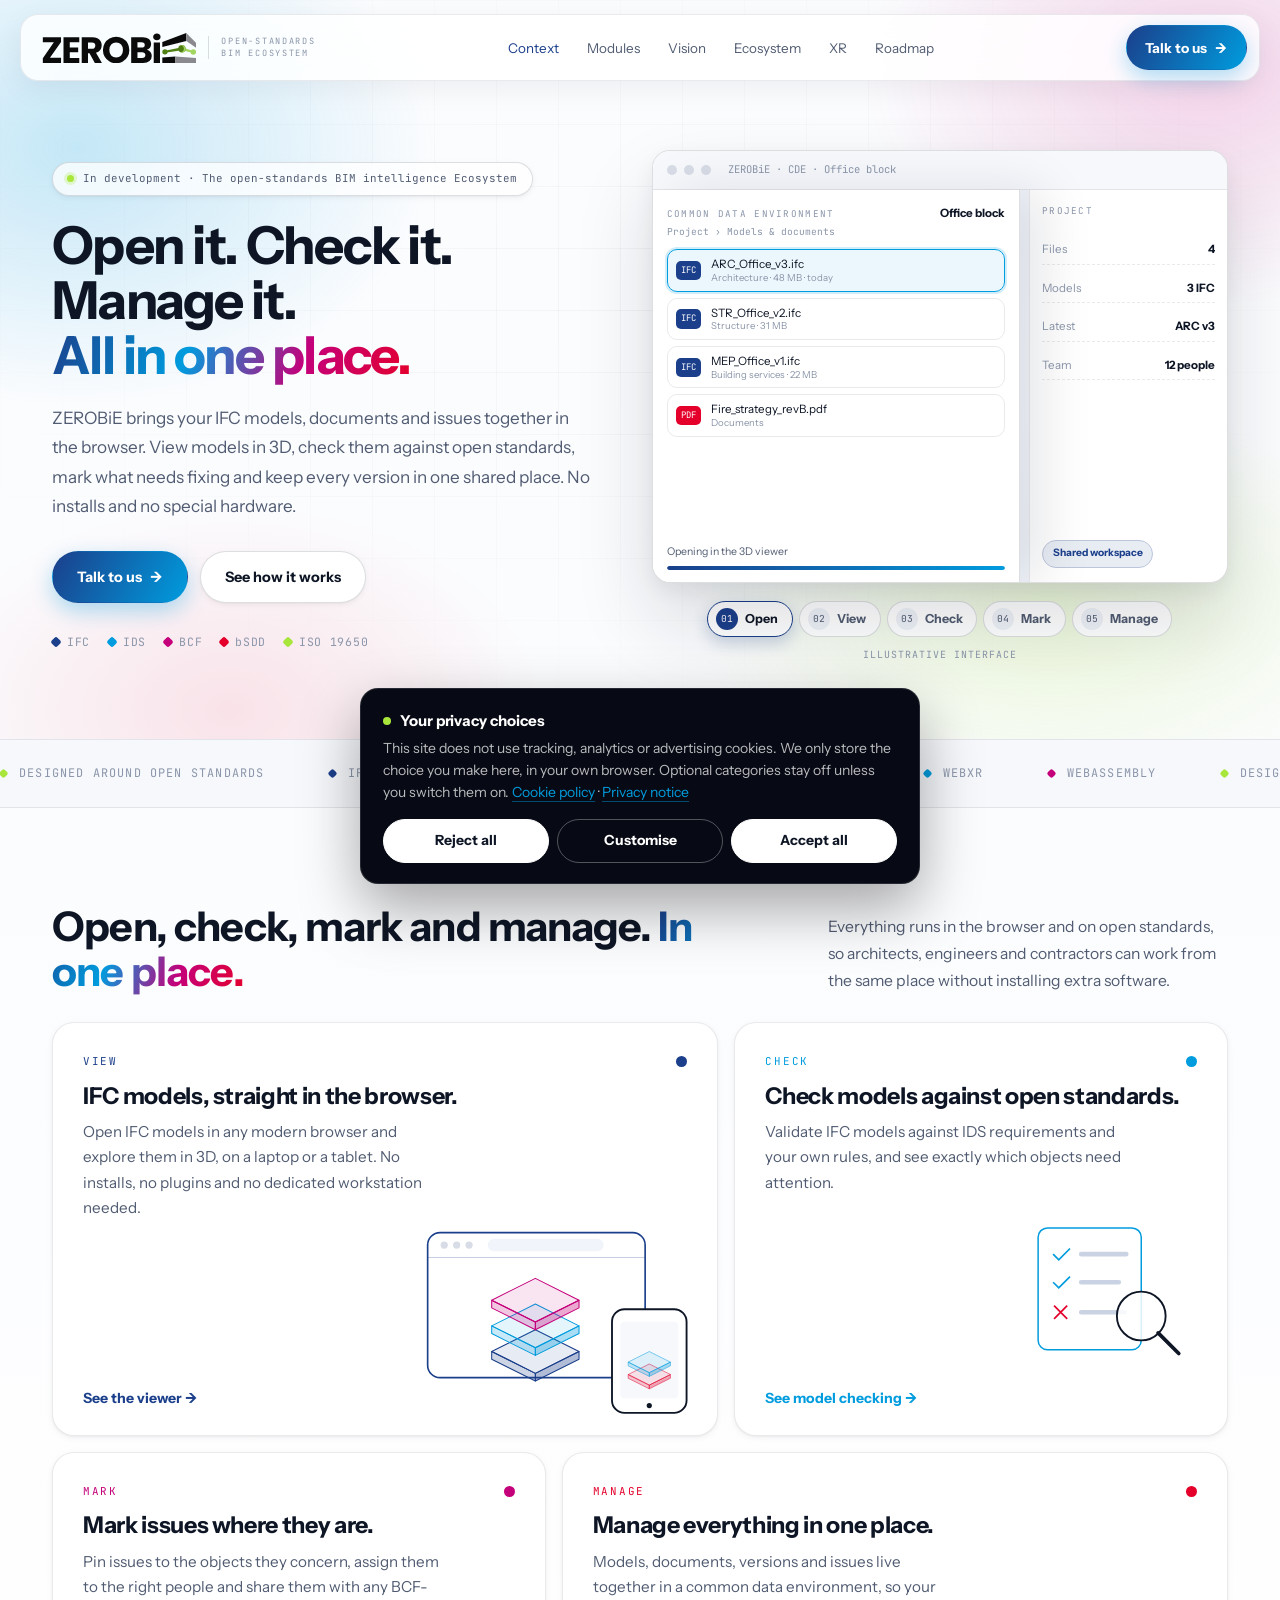
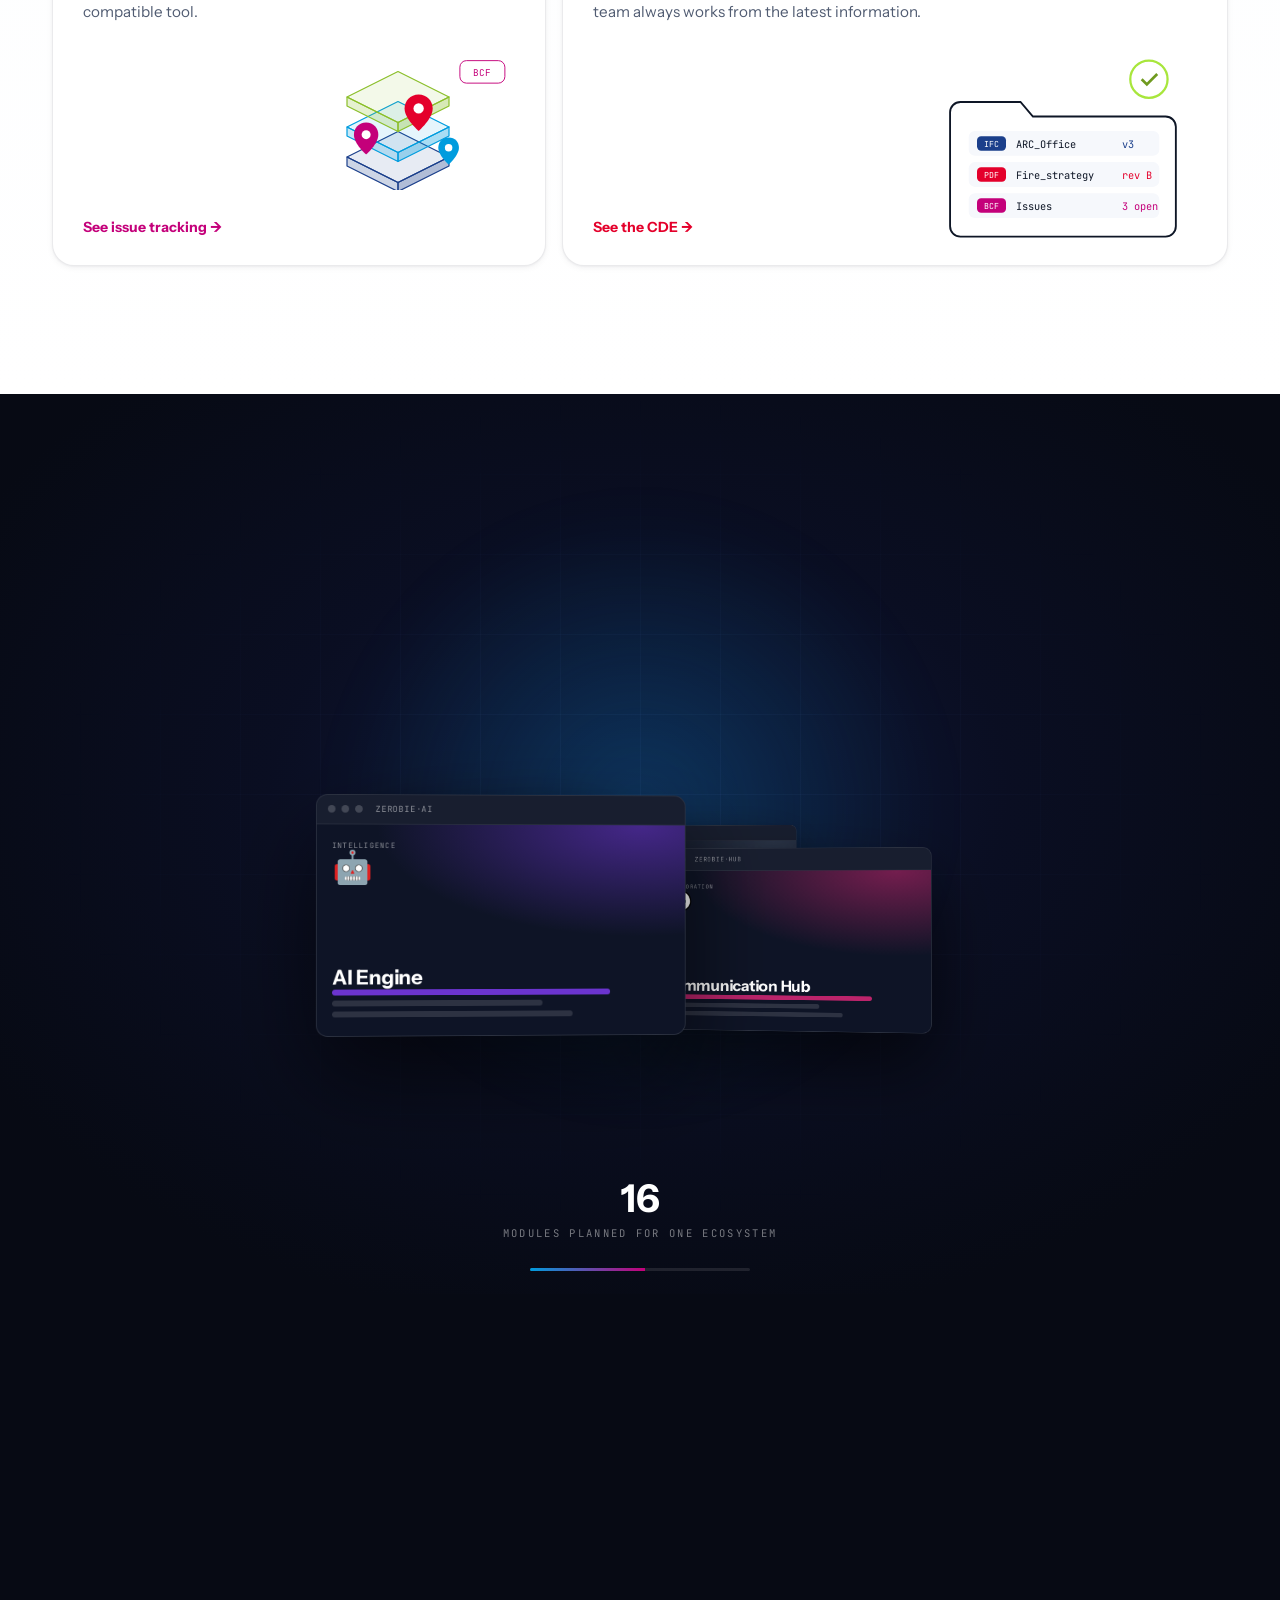
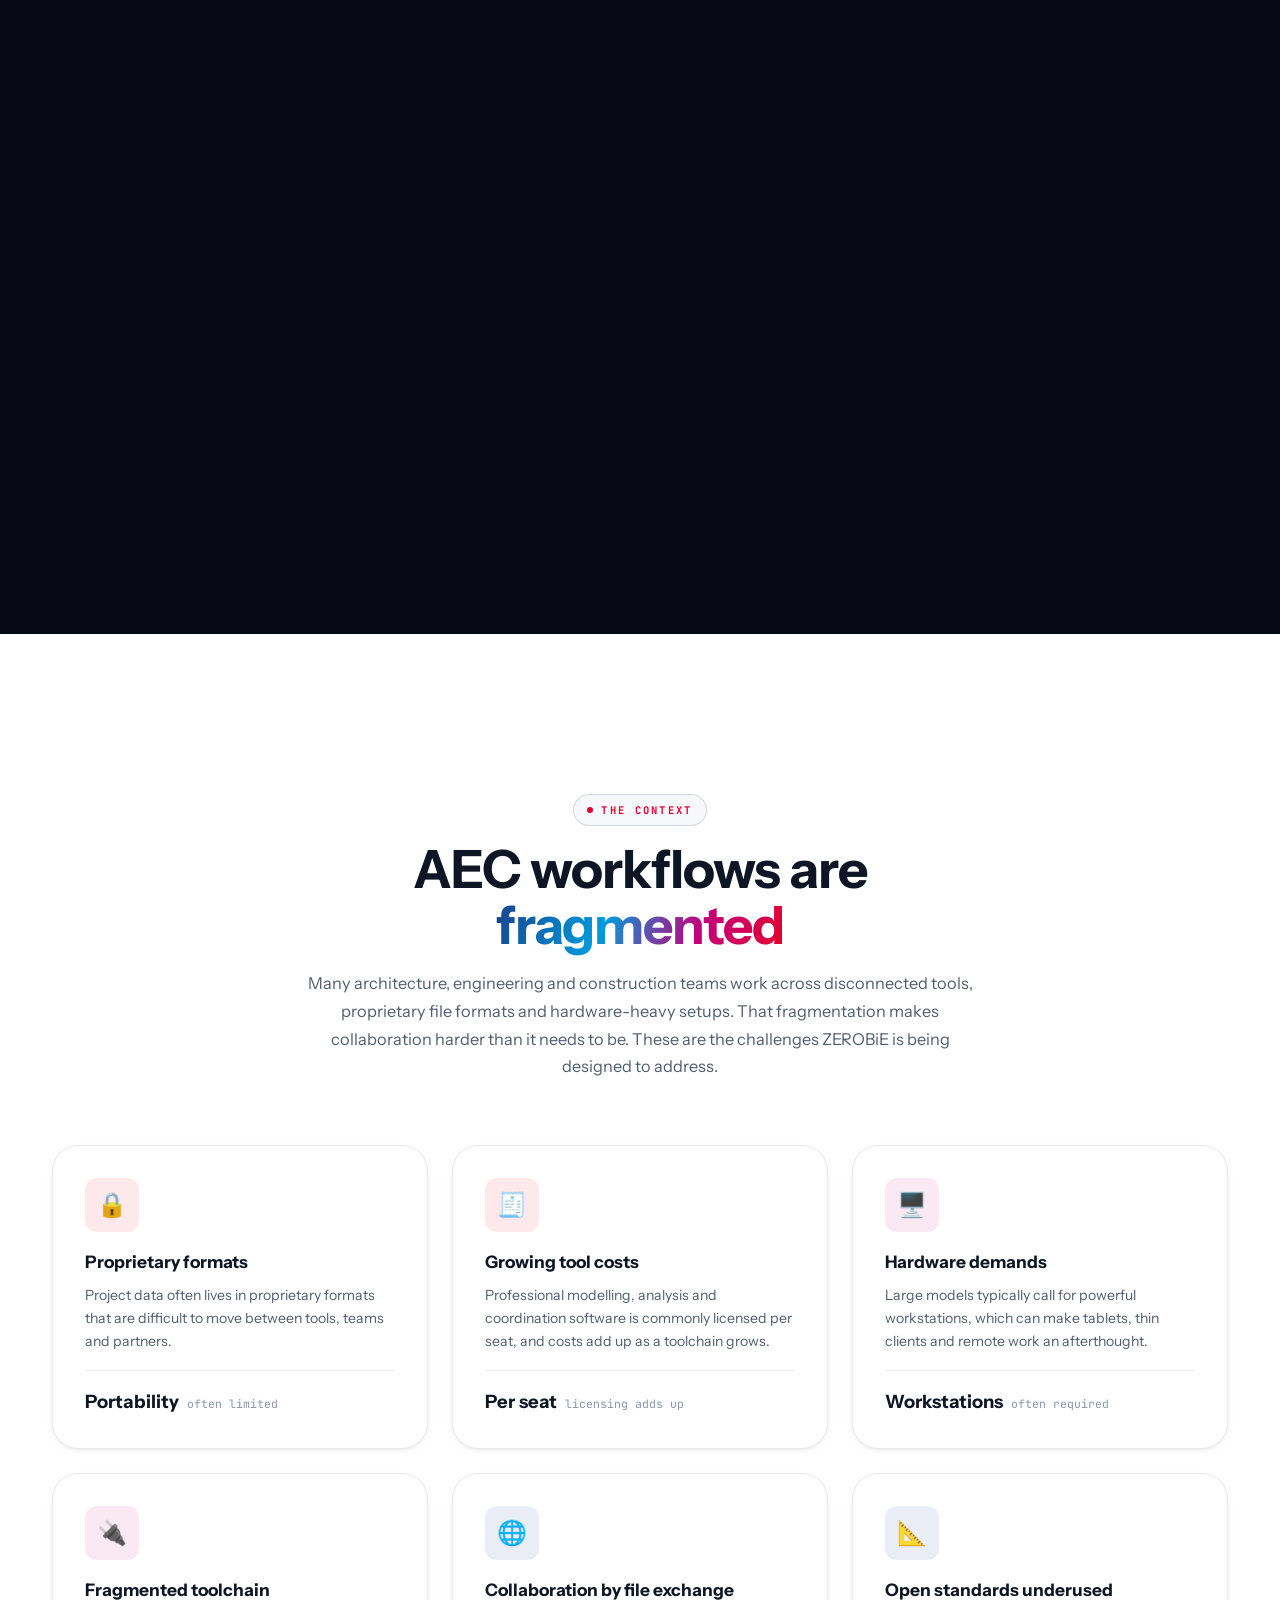
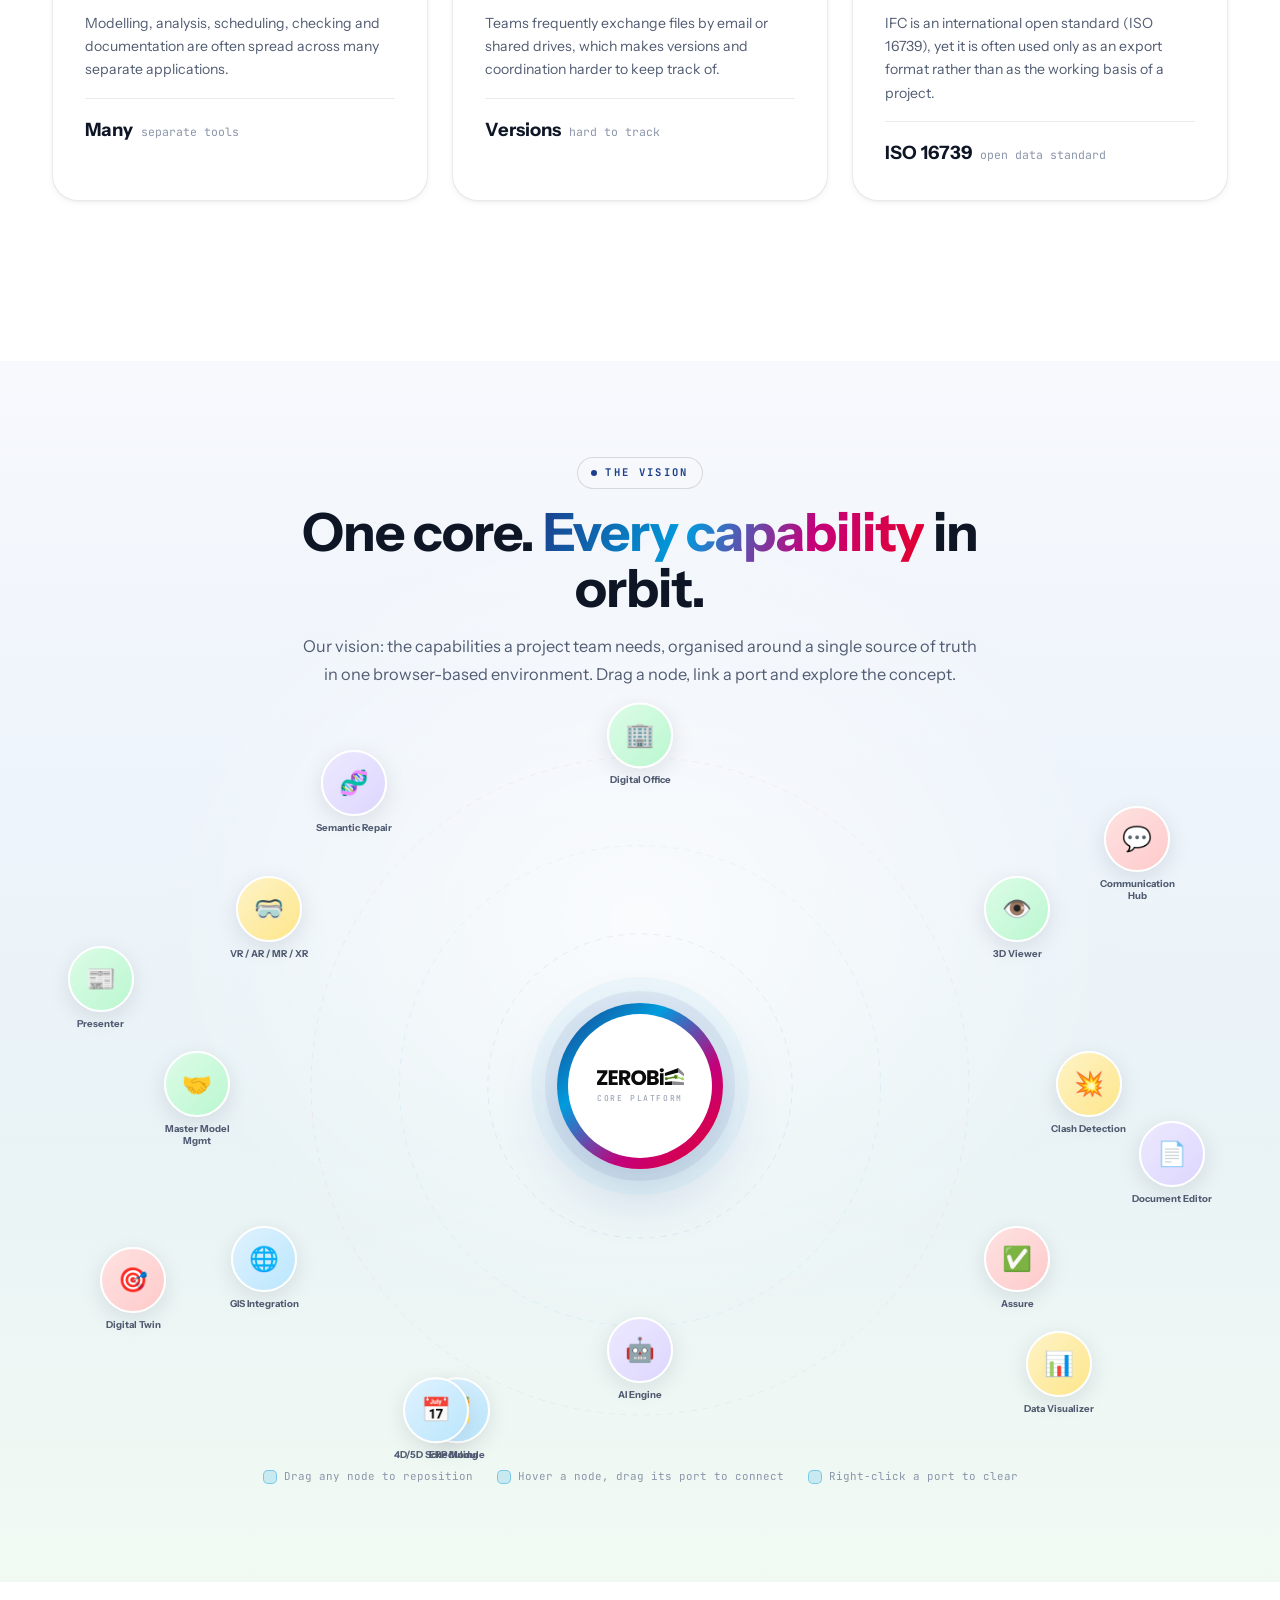
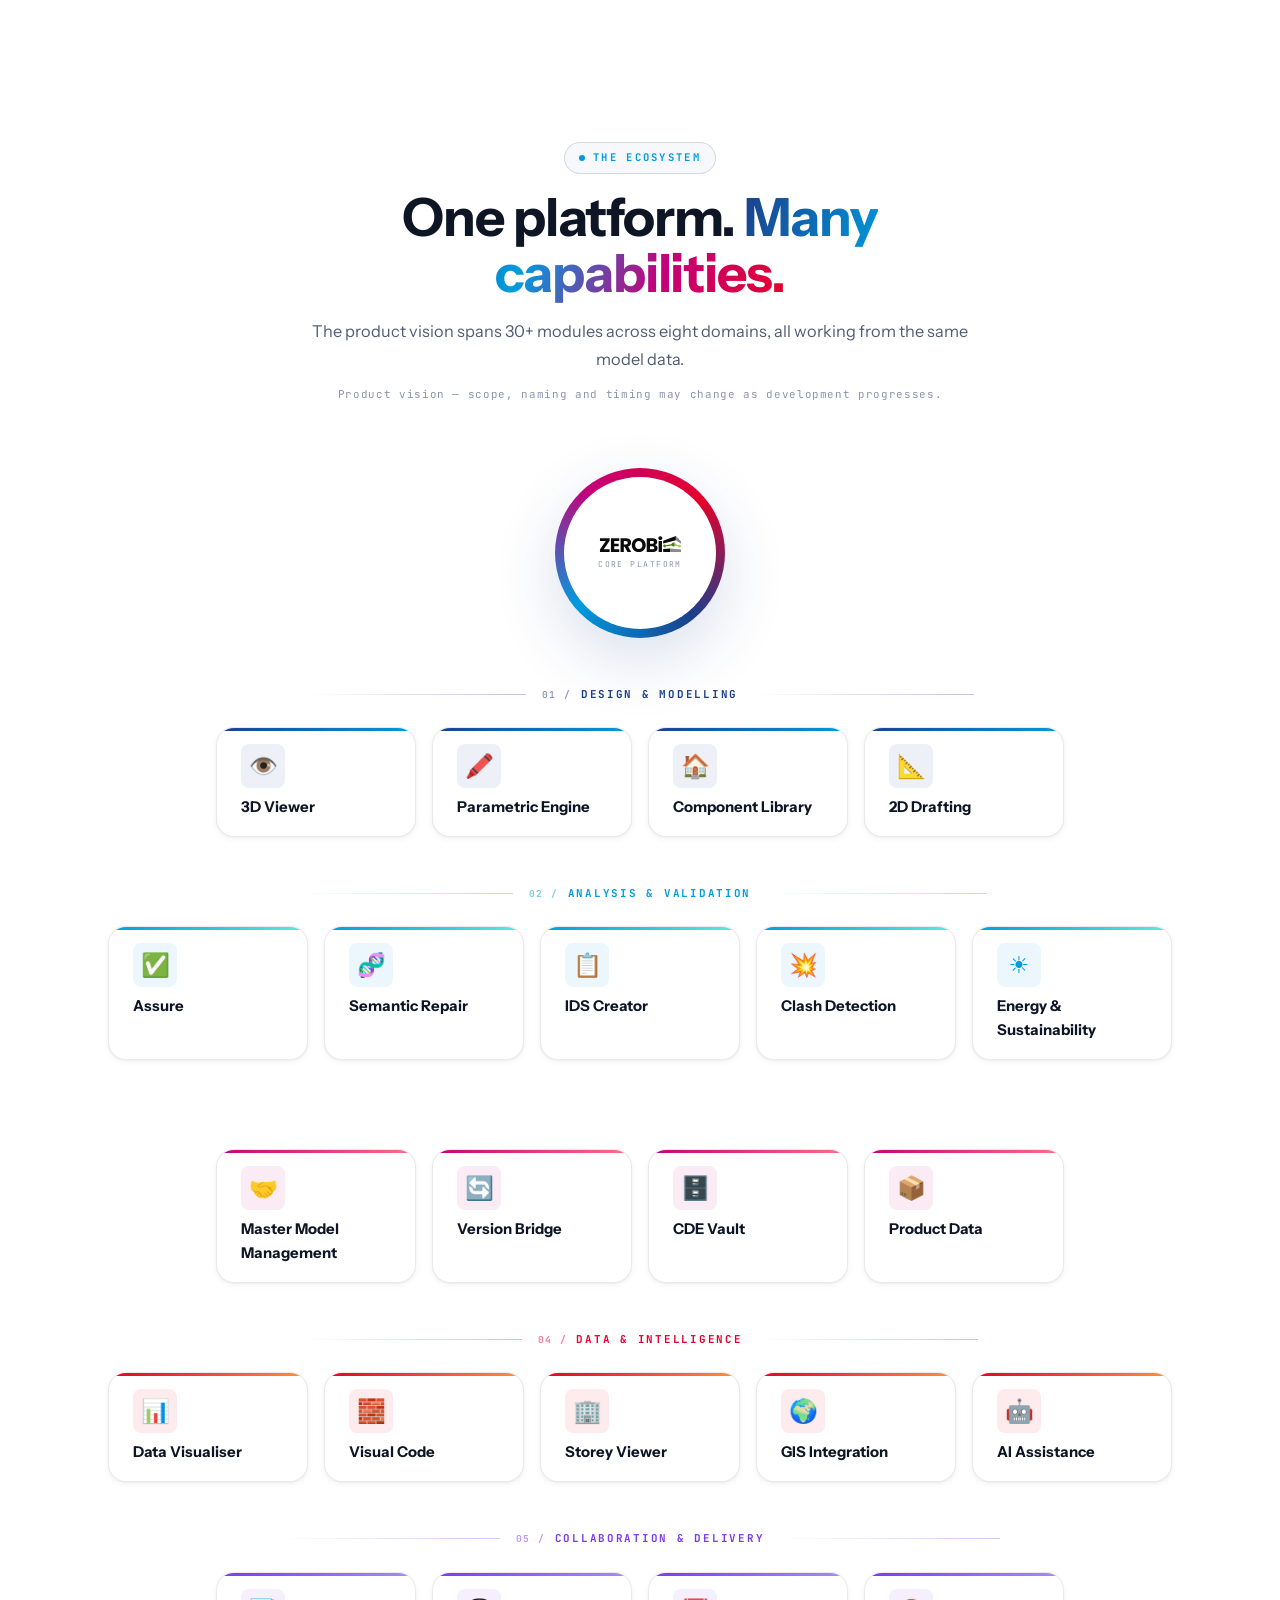
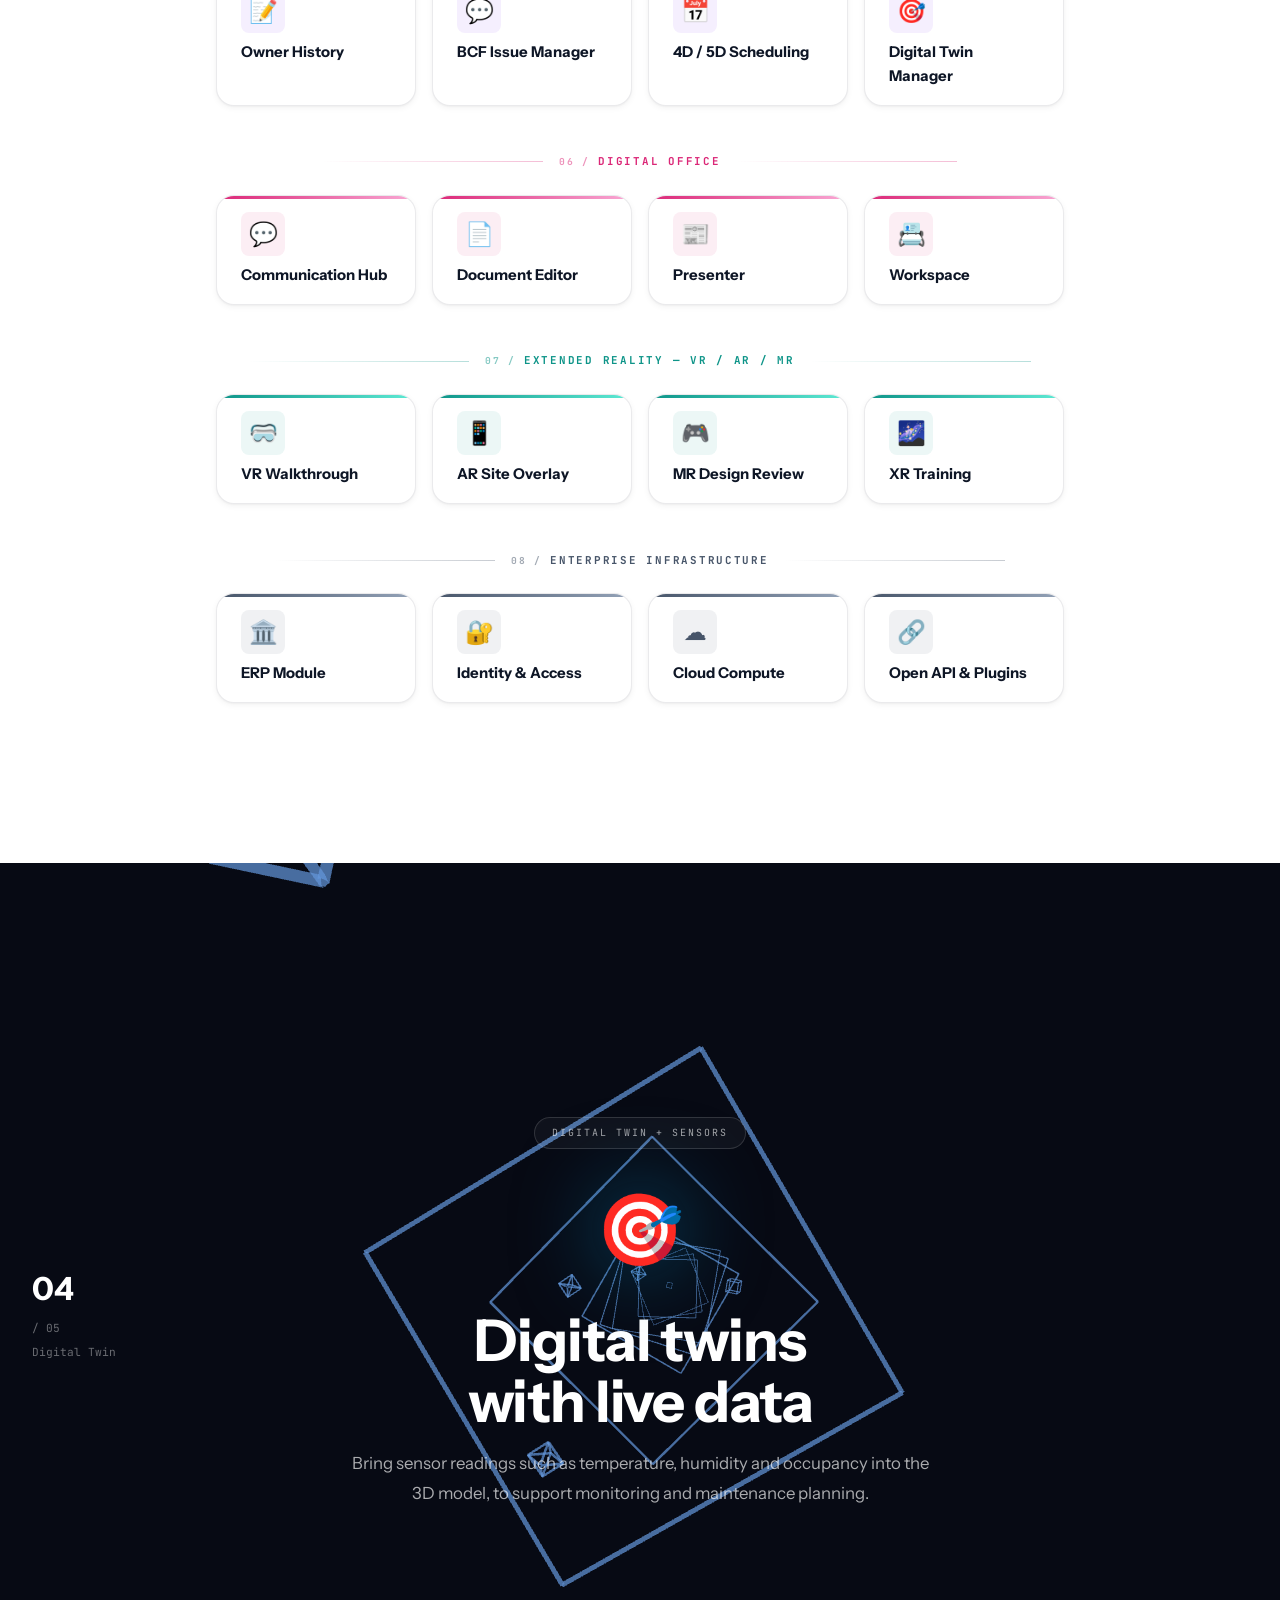
==== commit 84df3795: "ZEROBiE - transformation reupload" ====
--- a/index.html
+++ b/index.html
@@ -3,17 +3,17 @@
 <head>
 <meta charset="UTF-8">
 <meta name="viewport" content="width=device-width, initial-scale=1.0">
-<title>TOBiE | The open-standards BIM intelligence Ecosystem</title>
-<meta name="description" content="TOBiE is a browser-based BIM platform in development at ZERO.BIM, designed around open standards such as IFC. Product vision, planned modules and indicative roadmap.">
-<link rel="canonical" href="https://tobie.io/">
+<title>ZEROBiE | The open-standards BIM intelligence Ecosystem</title>
+<meta name="description" content="ZEROBiE is a browser-based BIM platform in development at ZERO.BIM, designed around open standards such as IFC. Product vision, planned modules and indicative roadmap.">
+<link rel="canonical" href="https://zerobie.com/">
 <meta name="theme-color" content="#070a14">
 <meta name="referrer" content="strict-origin-when-cross-origin">
 <meta property="og:type" content="website">
-<meta property="og:site_name" content="TOBiE">
-<meta property="og:title" content="TOBiE | The open-standards BIM intelligence Ecosystem">
+<meta property="og:site_name" content="ZEROBiE">
+<meta property="og:title" content="ZEROBiE | The open-standards BIM intelligence Ecosystem">
 <meta property="og:description" content="A browser-based BIM platform in development at ZERO.BIM, designed around open standards such as IFC.">
-<meta property="og:url" content="https://tobie.io/">
-<meta property="og:image" content="https://tobie.io/assets/icons/og-image.png">
+<meta property="og:url" content="https://zerobie.com/">
+<meta property="og:image" content="https://zerobie.com/assets/icons/og-image.png">
 <meta property="og:image:width" content="1200">
 <meta property="og:image:height" content="630">
 <meta name="twitter:card" content="summary_large_image">
@@ -26,7 +26,7 @@
 <script src="assets/js/three.min.js"></script>
 <style>
 /* ============================================================
-   TOBiE — interim website · ZERO.BIM · brand v2
+   ZEROBiE — interim website · ZERO.BIM · brand v2
    Cinematic 3D · physics-tuned easing · intentional design
    ============================================================ */
 *{margin:0;padding:0;box-sizing:border-box}
@@ -355,7 +355,7 @@
   box-shadow:0 0 0 12px rgba(27,63,139,.07),0 0 0 26px rgba(0,156,222,.045),0 22px 60px rgba(27,63,139,.2)}
 .rev-center-inner{width:144px;height:144px;border-radius:50%;background:#fff;display:flex;
   align-items:center;justify-content:center;flex-direction:column;gap:7px}
-.rev-center-inner .brand-logo{height:21px}
+.rev-center-inner .brand-logo{height:17px}
 .rev-center-inner span{font-family:'JetBrains Mono',monospace;font-size:.5rem;
   letter-spacing:.2em;color:var(--text-3);text-transform:uppercase}
 .rev-orbit{position:absolute;left:50%;top:50%;border-radius:50%;
@@ -388,7 +388,7 @@
   display:flex;align-items:center;justify-content:center;box-shadow:0 22px 64px rgba(27,63,139,.16)}
 .eco-center::before{content:'';position:absolute;inset:9px;border-radius:50%;background:#fff}
 .eco-center .ecc{position:relative;display:flex;flex-direction:column;align-items:center;gap:6px}
-.eco-center .ecc .brand-logo{height:20px}
+.eco-center .ecc .brand-logo{height:16px}
 .eco-center .ecc small{font-family:'JetBrains Mono',monospace;font-size:.5rem;
   letter-spacing:.18em;color:var(--text-3);text-transform:uppercase}
 .ring-label{display:flex;align-items:center;gap:var(--sp-4);justify-content:center;margin:var(--sp-7) 0 var(--sp-5)}
@@ -894,8 +894,8 @@
 <a class="skip-link" href="#features">Skip to content</a>
 
 <nav id="nav" aria-label="Main">
-  <a href="#top" class="nav-brand" aria-label="TOBiE home">
-    <img class="brand-logo" src="assets/brand/tobie-logo-light.svg" alt="TOBiE" width="108" height="30">
+  <a href="#top" class="nav-brand" aria-label="ZEROBiE home">
+    <img class="brand-logo" src="assets/brand/zerobie-logo-light.svg" alt="ZEROBiE" width="155" height="30">
     <span class="brand-sub">Open-standards<br>BIM ecosystem</span>
   </a>
   <ul class="nav-links" id="navLinks">
@@ -938,7 +938,7 @@
     <div class="hx-copy">
       <span class="hx-pill reveal" style="--i:0"><i></i>In development &middot; The open-standards BIM intelligence Ecosystem</span>
       <h1 class="hx-h1 reveal" style="--i:1">Open it. Check it. Manage it.<br><span class="hx-gt">All in one place.</span></h1>
-      <p class="hx-lede reveal" style="--i:2">TOBiE brings your IFC models, documents and issues together in the browser. View models in 3D, check them against open standards, mark what needs fixing and keep every version in one shared place. No installs and no special hardware.</p>
+      <p class="hx-lede reveal" style="--i:2">ZEROBiE brings your IFC models, documents and issues together in the browser. View models in 3D, check them against open standards, mark what needs fixing and keep every version in one shared place. No installs and no special hardware.</p>
       <div class="hx-cta reveal" style="--i:3">
         <a href="#contact" class="btn btn-primary">Talk to us <span class="arw">&rarr;</span></a>
         <a href="#features" class="btn btn-ghost">See how it works</a>
@@ -951,7 +951,7 @@
     <div class="hx-demo reveal" style="--i:2">
       <div class="demo at-1 r1" id="demo" role="img" aria-label="Illustrative animation: a model is opened from the common data environment, shown in 3D, checked against open standards, marked with issues and managed across its lifecycle.">
         <div class="dw-bar"><i></i><i></i><i></i>
-          <span class="dw-path"><span class="p1">TOBiE &middot; CDE &middot; Office block</span><span class="p2">TOBiE &middot; Office block &middot; ARC_Office_v3.ifc</span></span>
+          <span class="dw-path"><span class="p1">ZEROBiE &middot; CDE &middot; Office block</span><span class="p2">ZEROBiE &middot; Office block &middot; ARC_Office_v3.ifc</span></span>
         </div>
         <div class="dw-body">
           <div class="cde">
@@ -1168,18 +1168,18 @@
 
     <div class="stack-stage" aria-hidden="true">
       <div class="stack-scene" id="stackScene">
-        <div class="app-win" style="--awc:#009CDE"><div class="aw-bar"><i></i><i></i><i></i><span class="aw-title">tobie&middot;3d-viewer</span></div><div class="aw-body"><div><div class="aw-tag">Visualization</div><div class="aw-glyph">&#x1f9ca;</div></div><div><div class="aw-name">3D Viewer</div><div class="aw-rows"><span></span><span></span><span></span></div></div></div></div>
-        <div class="app-win" style="--awc:#C4007A"><div class="aw-bar"><i></i><i></i><i></i><span class="aw-title">tobie&middot;clash</span></div><div class="aw-body"><div><div class="aw-tag">Coordination</div><div class="aw-glyph">&#x1f4a5;</div></div><div><div class="aw-name">Clash Detection</div><div class="aw-rows"><span></span><span></span><span></span></div></div></div></div>
-        <div class="app-win" style="--awc:#E4002B"><div class="aw-bar"><i></i><i></i><i></i><span class="aw-title">tobie&middot;assure</span></div><div class="aw-body"><div><div class="aw-tag">Validation</div><div class="aw-glyph">&#x2705;</div></div><div><div class="aw-name">Assure</div><div class="aw-rows"><span></span><span></span><span></span></div></div></div></div>
-        <div class="app-win" style="--awc:#009CDE"><div class="aw-bar"><i></i><i></i><i></i><span class="aw-title">tobie&middot;gis</span></div><div class="aw-body"><div><div class="aw-tag">Geospatial</div><div class="aw-glyph">&#x1f310;</div></div><div><div class="aw-name">GIS Integration</div><div class="aw-rows"><span></span><span></span><span></span></div></div></div></div>
-        <div class="app-win" style="--awc:#7c3aed"><div class="aw-bar"><i></i><i></i><i></i><span class="aw-title">tobie&middot;schedule</span></div><div class="aw-body"><div><div class="aw-tag">Planning</div><div class="aw-glyph">&#x1f4c5;</div></div><div><div class="aw-name">4D / 5D Scheduling</div><div class="aw-rows"><span></span><span></span><span></span></div></div></div></div>
-        <div class="app-win" style="--awc:#E4002B"><div class="aw-bar"><i></i><i></i><i></i><span class="aw-title">tobie&middot;twin</span></div><div class="aw-body"><div><div class="aw-tag">Monitoring</div><div class="aw-glyph">&#x1f6f0;&#xfe0f;</div></div><div><div class="aw-name">Digital Twin</div><div class="aw-rows"><span></span><span></span><span></span></div></div></div></div>
-        <div class="app-win" style="--awc:#7c3aed"><div class="aw-bar"><i></i><i></i><i></i><span class="aw-title">tobie&middot;ai</span></div><div class="aw-body"><div><div class="aw-tag">Intelligence</div><div class="aw-glyph">&#x1f916;</div></div><div><div class="aw-name">AI Engine</div><div class="aw-rows"><span></span><span></span><span></span></div></div></div></div>
-        <div class="app-win" style="--awc:#db2777"><div class="aw-bar"><i></i><i></i><i></i><span class="aw-title">tobie&middot;hub</span></div><div class="aw-body"><div><div class="aw-tag">Collaboration</div><div class="aw-glyph">&#x1f4ac;</div></div><div><div class="aw-name">Communication Hub</div><div class="aw-rows"><span></span><span></span><span></span></div></div></div></div>
-        <div class="app-win" style="--awc:#C4007A"><div class="aw-bar"><i></i><i></i><i></i><span class="aw-title">tobie&middot;docs</span></div><div class="aw-body"><div><div class="aw-tag">Documents</div><div class="aw-glyph">&#x1f4c4;</div></div><div><div class="aw-name">Document Editor</div><div class="aw-rows"><span></span><span></span><span></span></div></div></div></div>
-        <div class="app-win" style="--awc:#475569"><div class="aw-bar"><i></i><i></i><i></i><span class="aw-title">tobie&middot;cde</span></div><div class="aw-body"><div><div class="aw-tag">Data Environment</div><div class="aw-glyph">&#x1f5c4;&#xfe0f;</div></div><div><div class="aw-name">CDE Vault</div><div class="aw-rows"><span></span><span></span><span></span></div></div></div></div>
-        <div class="app-win" style="--awc:#0d9488"><div class="aw-bar"><i></i><i></i><i></i><span class="aw-title">tobie&middot;xr</span></div><div class="aw-body"><div><div class="aw-tag">Immersion</div><div class="aw-glyph">&#x1f97d;</div></div><div><div class="aw-name">VR / XR Studio</div><div class="aw-rows"><span></span><span></span><span></span></div></div></div></div>
-        <div class="app-win" style="--awc:#1B3F8B"><div class="aw-bar"><i></i><i></i><i></i><span class="aw-title">tobie&middot;data-viz</span></div><div class="aw-body"><div><div class="aw-tag">Analytics</div><div class="aw-glyph">&#x1f4ca;</div></div><div><div class="aw-name">Data Visualizer</div><div class="aw-rows"><span></span><span></span><span></span></div></div></div></div>
+        <div class="app-win" style="--awc:#009CDE"><div class="aw-bar"><i></i><i></i><i></i><span class="aw-title">zerobie&middot;3d-viewer</span></div><div class="aw-body"><div><div class="aw-tag">Visualization</div><div class="aw-glyph">&#x1f9ca;</div></div><div><div class="aw-name">3D Viewer</div><div class="aw-rows"><span></span><span></span><span></span></div></div></div></div>
+        <div class="app-win" style="--awc:#C4007A"><div class="aw-bar"><i></i><i></i><i></i><span class="aw-title">zerobie&middot;clash</span></div><div class="aw-body"><div><div class="aw-tag">Coordination</div><div class="aw-glyph">&#x1f4a5;</div></div><div><div class="aw-name">Clash Detection</div><div class="aw-rows"><span></span><span></span><span></span></div></div></div></div>
+        <div class="app-win" style="--awc:#E4002B"><div class="aw-bar"><i></i><i></i><i></i><span class="aw-title">zerobie&middot;assure</span></div><div class="aw-body"><div><div class="aw-tag">Validation</div><div class="aw-glyph">&#x2705;</div></div><div><div class="aw-name">Assure</div><div class="aw-rows"><span></span><span></span><span></span></div></div></div></div>
+        <div class="app-win" style="--awc:#009CDE"><div class="aw-bar"><i></i><i></i><i></i><span class="aw-title">zerobie&middot;gis</span></div><div class="aw-body"><div><div class="aw-tag">Geospatial</div><div class="aw-glyph">&#x1f310;</div></div><div><div class="aw-name">GIS Integration</div><div class="aw-rows"><span></span><span></span><span></span></div></div></div></div>
+        <div class="app-win" style="--awc:#7c3aed"><div class="aw-bar"><i></i><i></i><i></i><span class="aw-title">zerobie&middot;schedule</span></div><div class="aw-body"><div><div class="aw-tag">Planning</div><div class="aw-glyph">&#x1f4c5;</div></div><div><div class="aw-name">4D / 5D Scheduling</div><div class="aw-rows"><span></span><span></span><span></span></div></div></div></div>
+        <div class="app-win" style="--awc:#E4002B"><div class="aw-bar"><i></i><i></i><i></i><span class="aw-title">zerobie&middot;twin</span></div><div class="aw-body"><div><div class="aw-tag">Monitoring</div><div class="aw-glyph">&#x1f6f0;&#xfe0f;</div></div><div><div class="aw-name">Digital Twin</div><div class="aw-rows"><span></span><span></span><span></span></div></div></div></div>
+        <div class="app-win" style="--awc:#7c3aed"><div class="aw-bar"><i></i><i></i><i></i><span class="aw-title">zerobie&middot;ai</span></div><div class="aw-body"><div><div class="aw-tag">Intelligence</div><div class="aw-glyph">&#x1f916;</div></div><div><div class="aw-name">AI Engine</div><div class="aw-rows"><span></span><span></span><span></span></div></div></div></div>
+        <div class="app-win" style="--awc:#db2777"><div class="aw-bar"><i></i><i></i><i></i><span class="aw-title">zerobie&middot;hub</span></div><div class="aw-body"><div><div class="aw-tag">Collaboration</div><div class="aw-glyph">&#x1f4ac;</div></div><div><div class="aw-name">Communication Hub</div><div class="aw-rows"><span></span><span></span><span></span></div></div></div></div>
+        <div class="app-win" style="--awc:#C4007A"><div class="aw-bar"><i></i><i></i><i></i><span class="aw-title">zerobie&middot;docs</span></div><div class="aw-body"><div><div class="aw-tag">Documents</div><div class="aw-glyph">&#x1f4c4;</div></div><div><div class="aw-name">Document Editor</div><div class="aw-rows"><span></span><span></span><span></span></div></div></div></div>
+        <div class="app-win" style="--awc:#475569"><div class="aw-bar"><i></i><i></i><i></i><span class="aw-title">zerobie&middot;cde</span></div><div class="aw-body"><div><div class="aw-tag">Data Environment</div><div class="aw-glyph">&#x1f5c4;&#xfe0f;</div></div><div><div class="aw-name">CDE Vault</div><div class="aw-rows"><span></span><span></span><span></span></div></div></div></div>
+        <div class="app-win" style="--awc:#0d9488"><div class="aw-bar"><i></i><i></i><i></i><span class="aw-title">zerobie&middot;xr</span></div><div class="aw-body"><div><div class="aw-tag">Immersion</div><div class="aw-glyph">&#x1f97d;</div></div><div><div class="aw-name">VR / XR Studio</div><div class="aw-rows"><span></span><span></span><span></span></div></div></div></div>
+        <div class="app-win" style="--awc:#1B3F8B"><div class="aw-bar"><i></i><i></i><i></i><span class="aw-title">zerobie&middot;data-viz</span></div><div class="aw-body"><div><div class="aw-tag">Analytics</div><div class="aw-glyph">&#x1f4ca;</div></div><div><div class="aw-name">Data Visualizer</div><div class="aw-rows"><span></span><span></span><span></span></div></div></div></div>
       </div>
     </div>
 
@@ -1217,7 +1217,7 @@
       <h2>AEC workflows are <span class="gtxt">fragmented</span></h2>
       <p>Many architecture, engineering and construction teams work across disconnected tools,
       proprietary file formats and hardware-heavy setups. That fragmentation makes collaboration
-      harder than it needs to be. These are the challenges TOBiE is being designed to address.</p>
+      harder than it needs to be. These are the challenges ZEROBiE is being designed to address.</p>
     </div>
     <div class="prob-grid">
       <div class="prob-card r reveal-l" data-tilt style="--i:0">
@@ -1283,7 +1283,7 @@
 
         <div class="rev-center">
           <div class="rev-center-inner">
-            <img class="brand-logo" src="assets/brand/tobie-logo-light.svg" alt="TOBiE" width="76" height="21">
+            <img class="brand-logo" src="assets/brand/zerobie-logo-light.svg" alt="ZEROBiE" width="109" height="21">
             <span>Core Platform</span>
           </div>
         </div>
@@ -1341,7 +1341,7 @@
     </div>
 
     <div class="eco-center reveal">
-      <div class="ecc"><img class="brand-logo" src="assets/brand/tobie-logo-light.svg" alt="TOBiE" width="72" height="20"><small>Core Platform</small></div>
+      <div class="ecc"><img class="brand-logo" src="assets/brand/zerobie-logo-light.svg" alt="ZEROBiE" width="104" height="20"><small>Core Platform</small></div>
     </div>
 
     <div class="ring-label rl-blue reveal"><span><span class="rn">01 /</span> Design &amp; Modelling</span></div>
@@ -1431,7 +1431,7 @@
         <div class="xr-tag">Extended Reality &mdash; vision</div>
         <div class="xr-ic" aria-hidden="true">&#x1f97d;</div>
         <h3>Step into your<br><span class="gtxt">building before it exists</span></h3>
-        <p>TOBiE is being designed to bring VR, AR and MR experiences to the browser through WebXR, so a BIM model can become a walkable, interactive experience.</p>
+        <p>ZEROBiE is being designed to bring VR, AR and MR experiences to the browser through WebXR, so a BIM model can become a walkable, interactive experience.</p>
       </div>
     </div>
     <div class="xr-panel" data-index="1">
@@ -1538,7 +1538,7 @@
       <div class="cta-grid" aria-hidden="true"></div>
       <span class="cta-pill"><span class="cta-dot"></span> In development</span>
       <h2>Build the future of AEC<br><span class="gtxt">in your browser</span></h2>
-      <p>TOBiE is being developed by ZERO.BIM. For partnership or early-access enquiries,
+      <p>ZEROBiE is being developed by ZERO.BIM. For partnership or early-access enquiries,
       please get in touch with the ZERO.BIM team.</p>
       <div class="hero-cta">
         <a href="https://zerobim.eu/en/about/#contact" class="btn btn-light" rel="noopener" target="_blank">Contact ZERO.BIM <span class="arw">&rarr;</span></a>
@@ -1553,7 +1553,7 @@
   <div class="wrap">
     <div class="foot-top">
       <div class="foot-brand">
-        <img class="foot-logo" src="assets/brand/tobie-logo-dark.svg" alt="TOBiE" width="137" height="38">
+        <img class="foot-logo" src="assets/brand/zerobie-logo-dark.svg" alt="ZEROBiE" width="197" height="38">
         <p>A browser-based BIM platform in development, designed around open standards.</p>
         <div class="foot-by">
           <span class="foot-by-label">An initiative by</span>
@@ -1581,7 +1581,7 @@
       </div>
     </div>
     <div class="foot-legal">
-      <p>TOBiE is a product in development by ZERO.BIM s.r.o., Chudenick&aacute; 1059/30, Hostiva&rcaron;, 102&nbsp;00 Praha&nbsp;10, Czech Republic &middot; I&Ccaron;O 295&nbsp;59&nbsp;332 &middot; registered in the Commercial Register maintained by the Municipal Court in Prague.</p>
+      <p>ZEROBiE is a product in development by ZERO.BIM s.r.o., Chudenick&aacute; 1059/30, Hostiva&rcaron;, 102&nbsp;00 Praha&nbsp;10, Czech Republic &middot; I&Ccaron;O 295&nbsp;59&nbsp;332 &middot; registered in the Commercial Register maintained by the Municipal Court in Prague.</p>
       <p>This website describes a product vision for information only. It is not an offer, and features, modules and timelines may change. IFC, IDS, BCF and bSDD are standards of buildingSMART International; ISO 19650 and ISO 16739 are ISO standards. Other names mentioned may be trademarks of their respective owners. References to them are descriptive and do not imply endorsement, certification or affiliation.</p>
     </div>
     <div class="foot-bot">
@@ -1597,7 +1597,7 @@
 
 <script>
 /* ============================================================
-   TOBiE v3 — motion system
+   ZEROBiE v3 — motion system
    cinematic 3D · physics-tuned easing · scroll choreography
    ============================================================ */
 (function(){
@@ -2328,7 +2328,7 @@
 function boot(){
   [initReveals,initCounters,initTilt,initNav,initMarquees,initDrawLines,
    initStack,initXR,initXRScene,initRevolution,initHero3D].forEach(function(fn){
-    try{ fn(); }catch(err){ if(window.console) console.warn('TOBiE init skipped:', err); }
+    try{ fn(); }catch(err){ if(window.console) console.warn('ZEROBiE init skipped:', err); }
   });
 }
 if(document.readyState === 'loading') document.addEventListener('DOMContentLoaded', boot);
--- a/assets/css/consent.css
+++ b/assets/css/consent.css
@@ -1,4 +1,4 @@
-/* Consent banner — TOBiE original colour theme */
+/* Consent banner — ZEROBiE original colour theme */
 .tc-banner{position:fixed;left:16px;right:16px;bottom:16px;z-index:5000;display:flex;justify-content:center;pointer-events:none}
 .tc-box{pointer-events:auto;width:100%;max-width:560px;background:#070a14;color:#fff;border:1px solid rgba(255,255,255,.12);
   border-radius:18px;padding:20px 22px;box-shadow:0 24px 60px rgba(0,0,0,.35);
